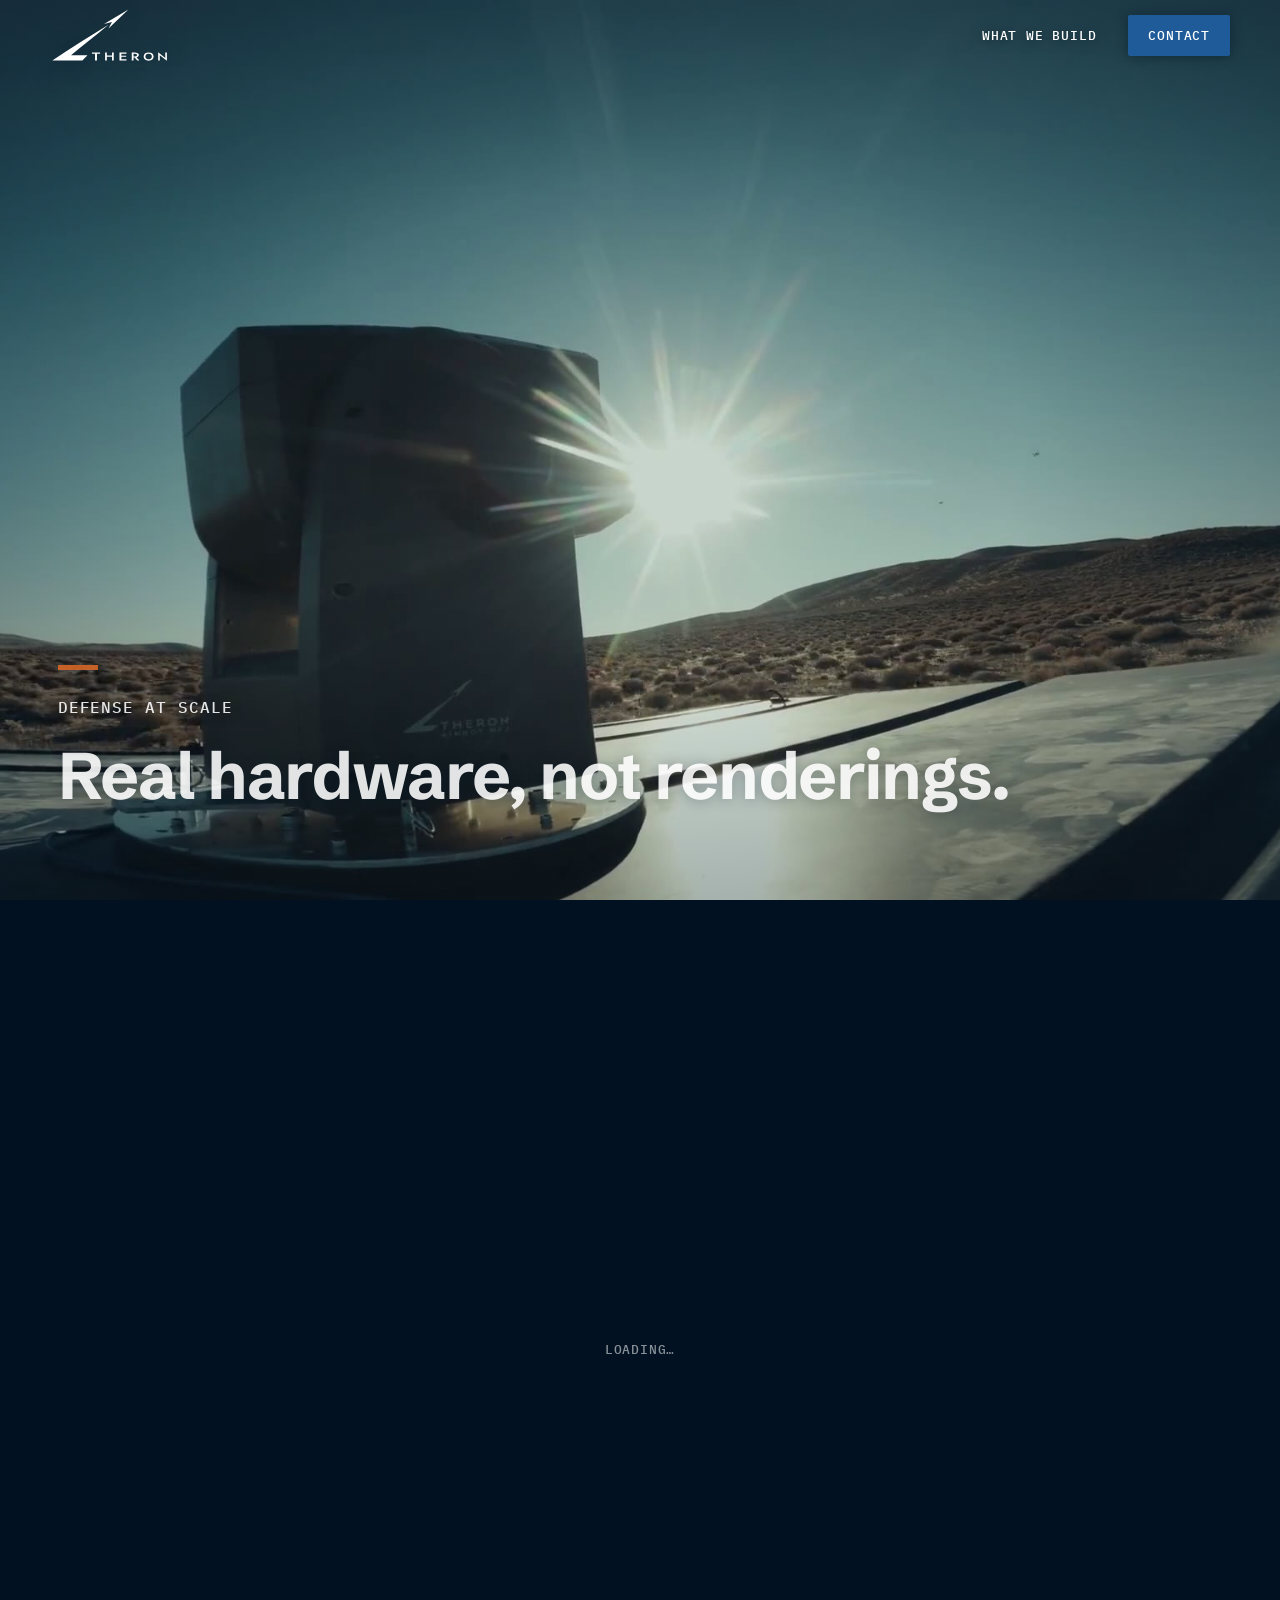
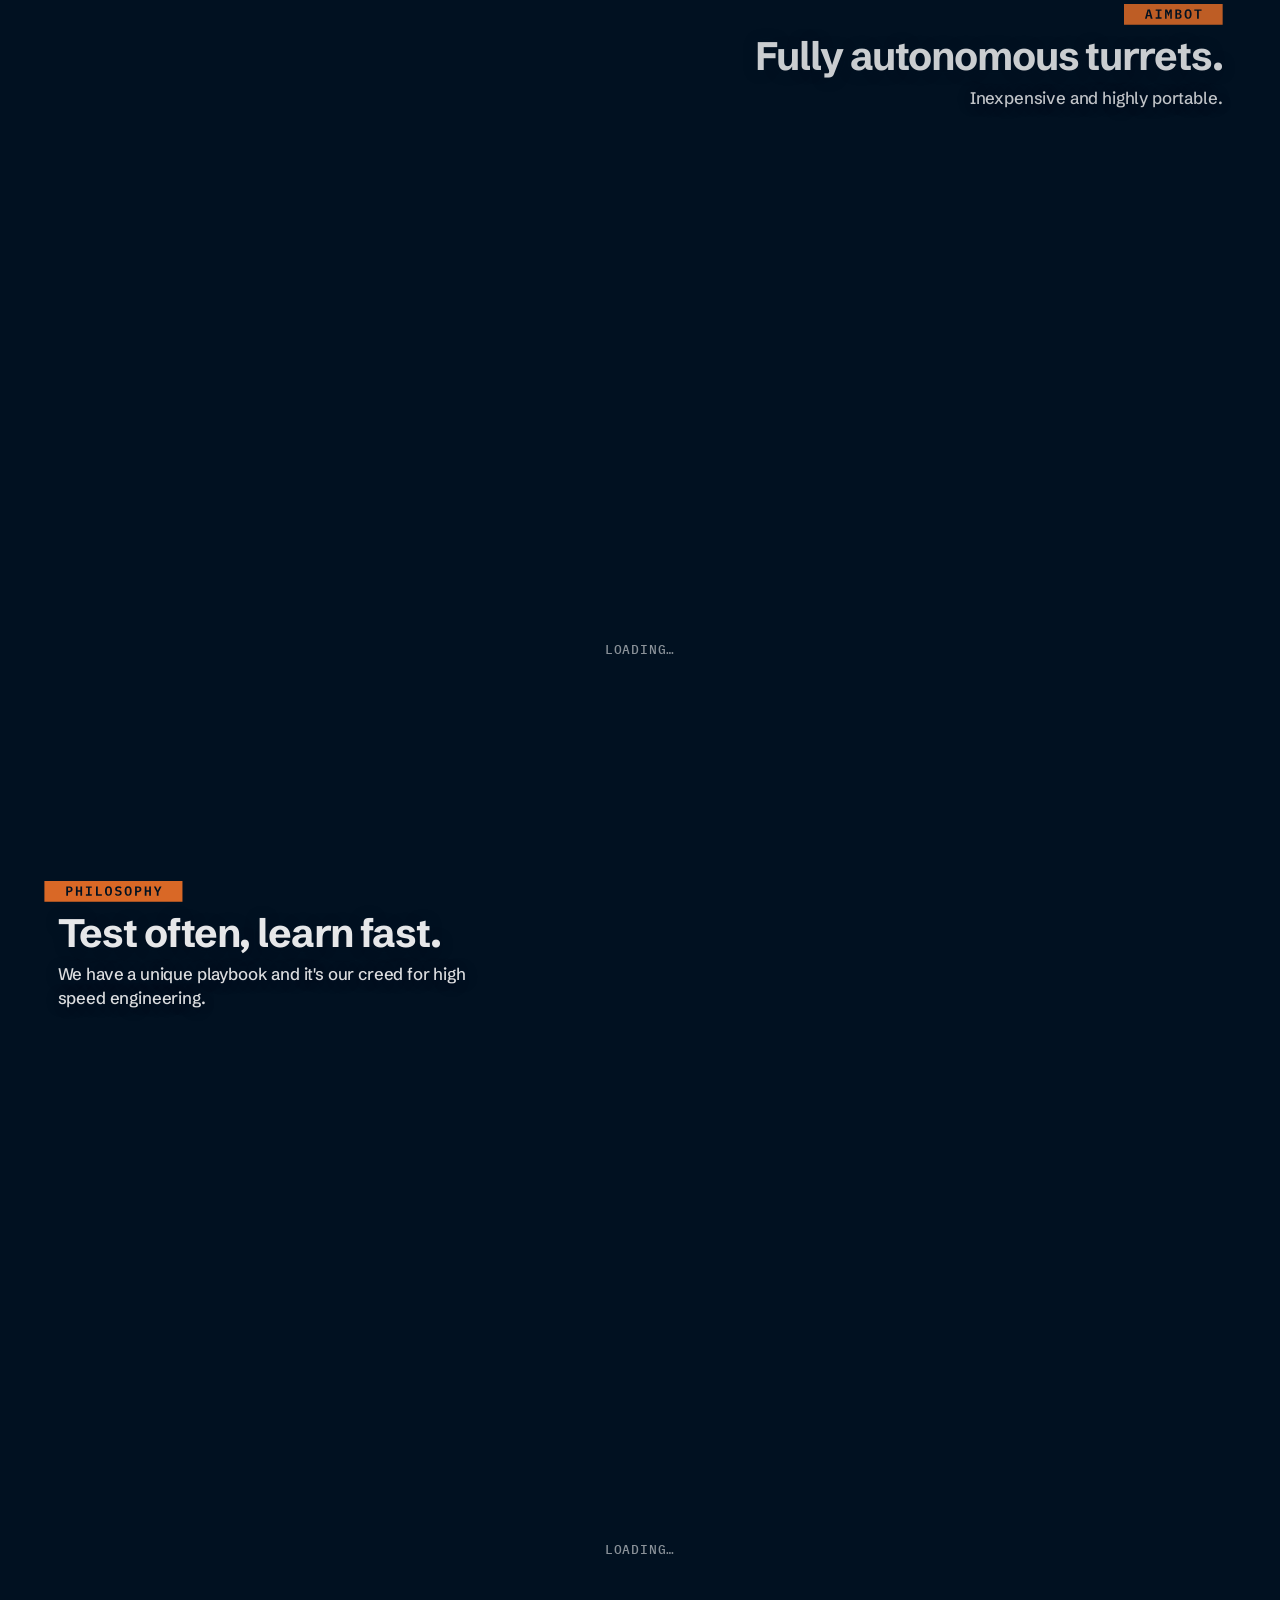
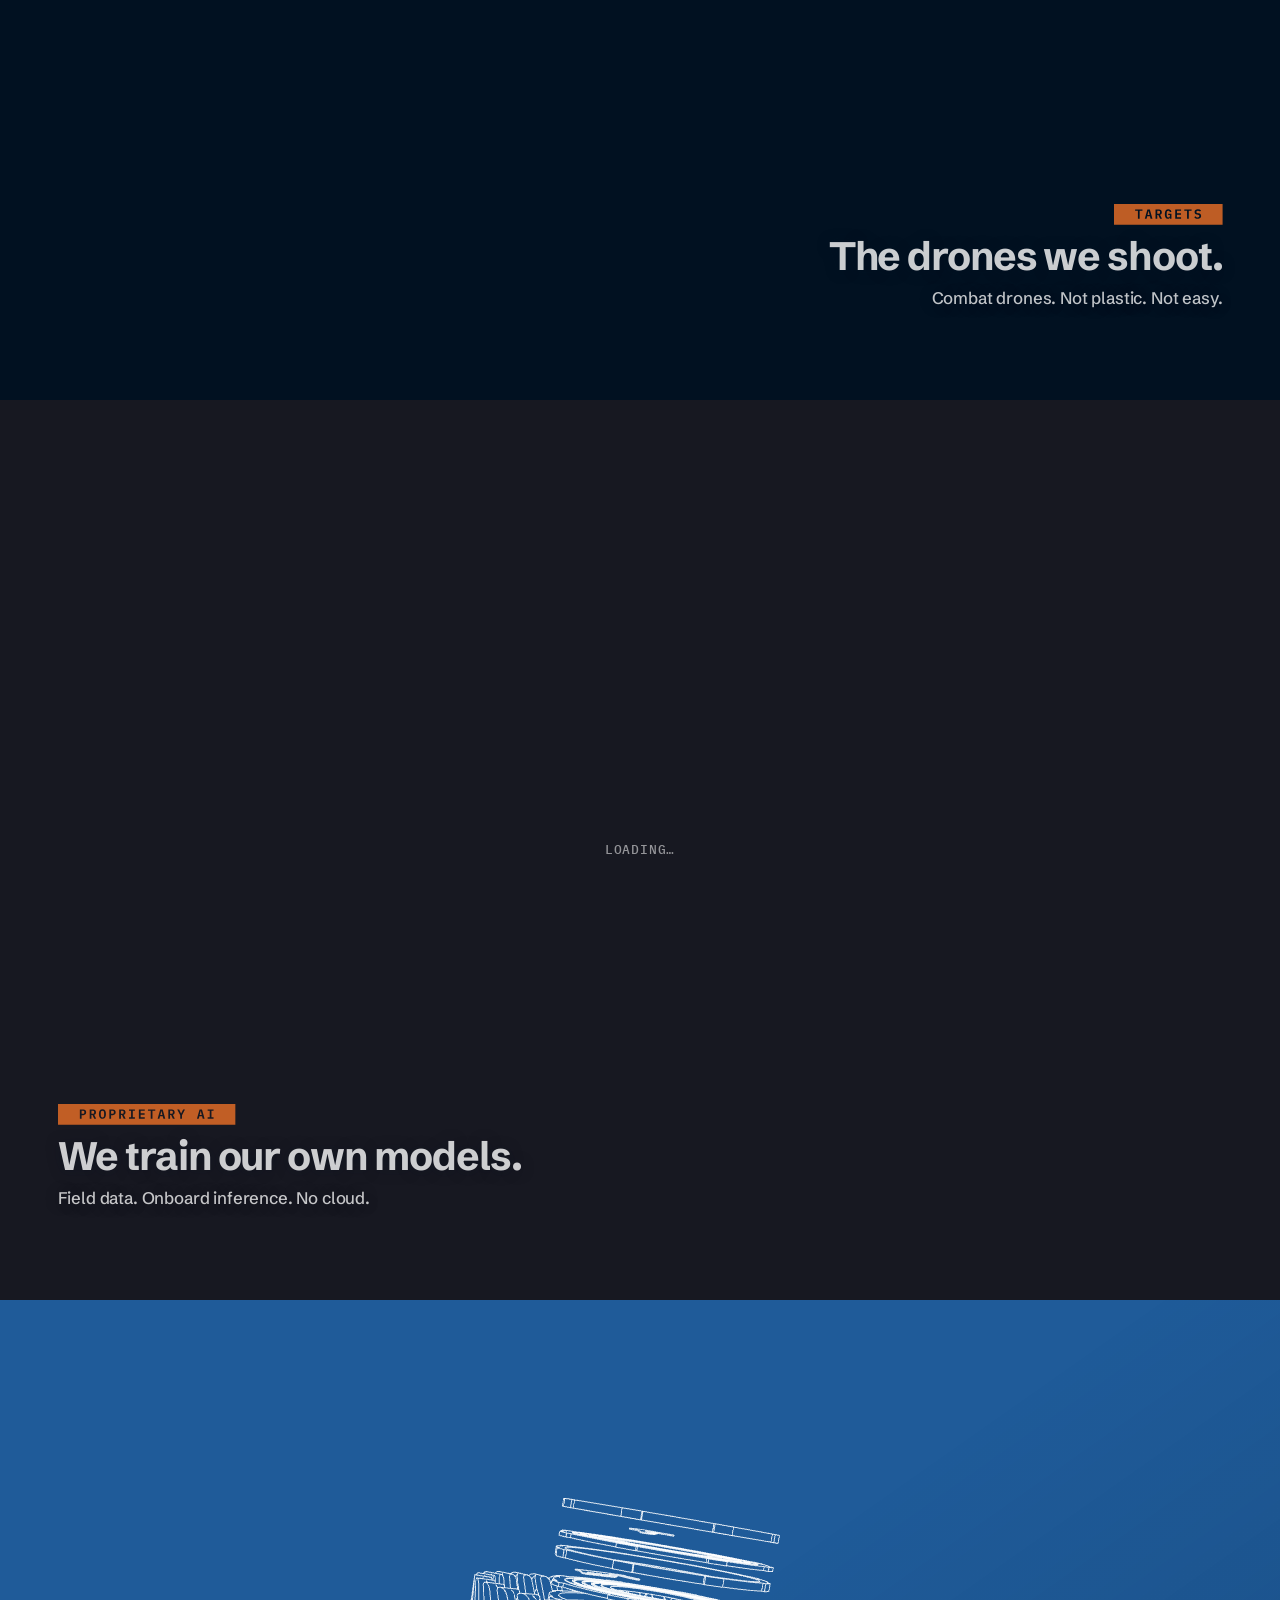
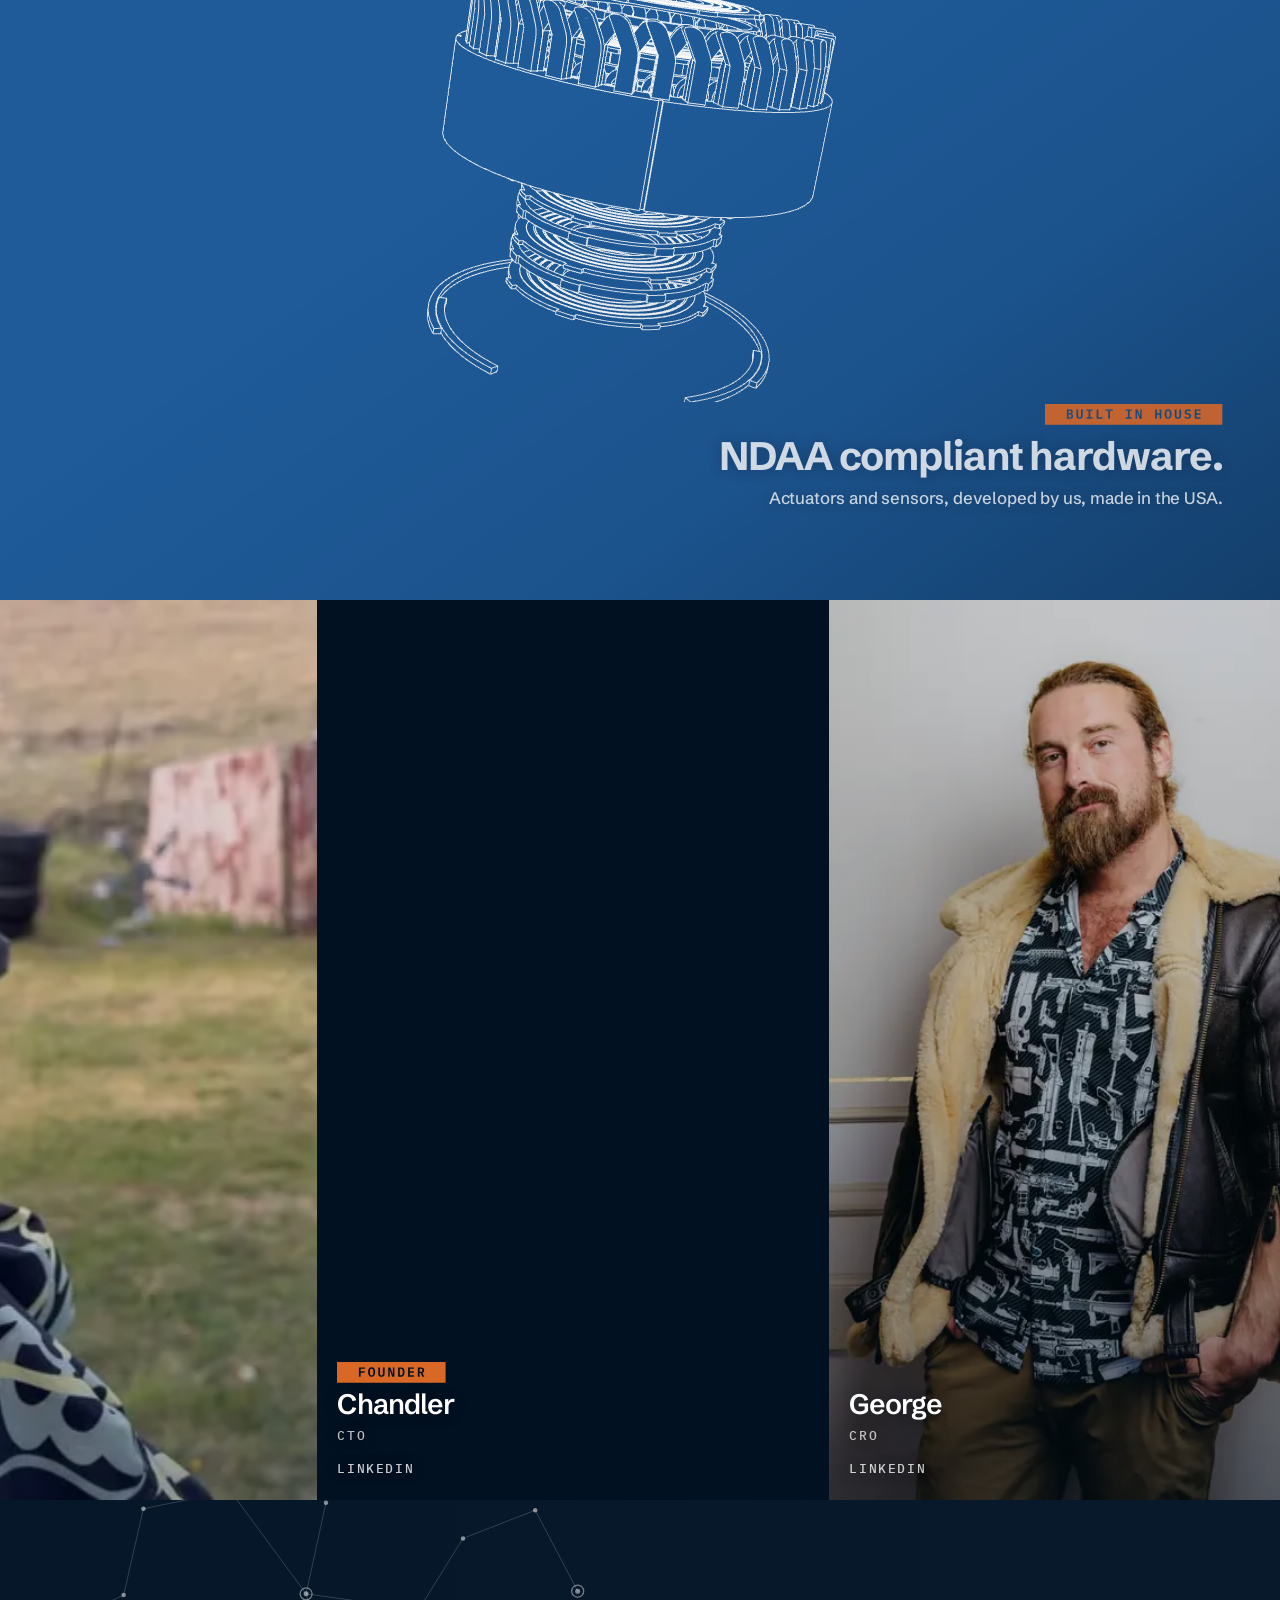
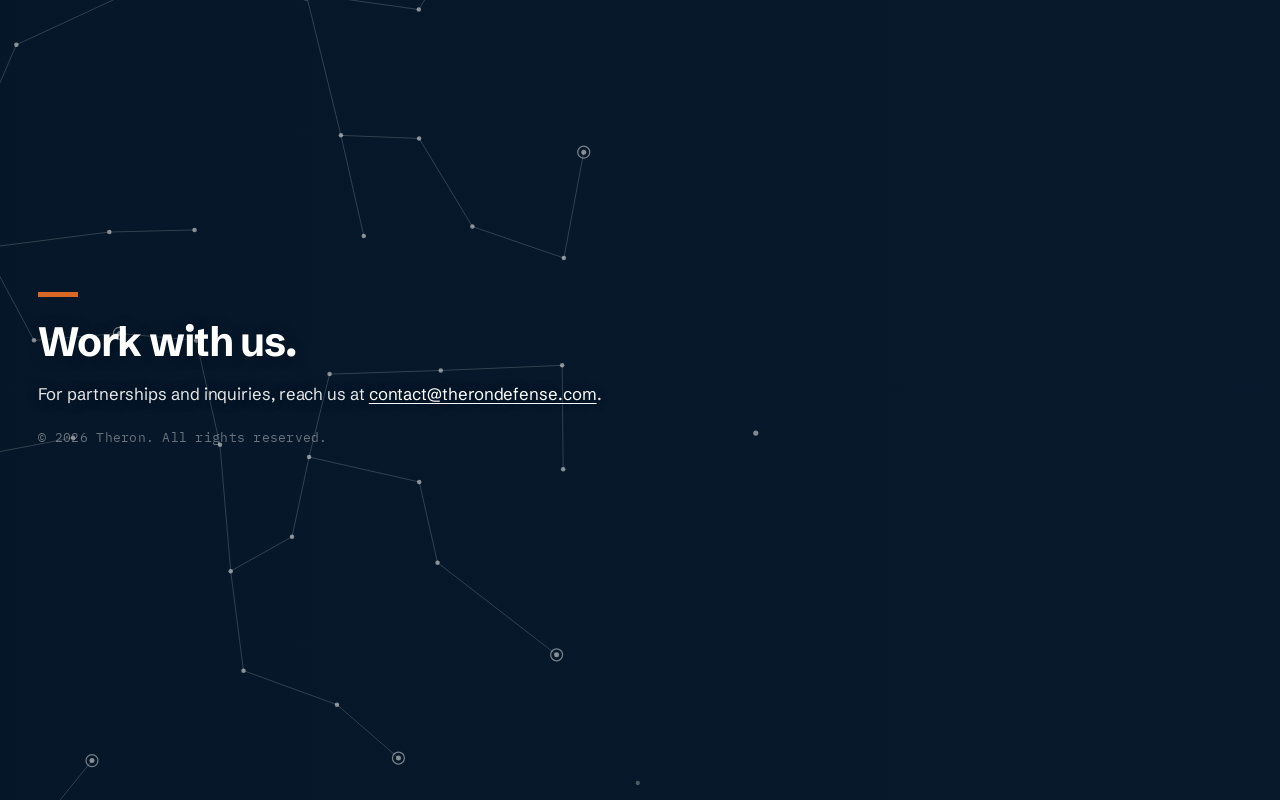
==== index.html @ 2fbc1fd6 "NDAA actuator: quaternion trackball rotation about world axes; no pitch limits, no gimbal flip." ====
<!DOCTYPE html>
<html lang="en">
<head>
  <meta charset="UTF-8">
  <meta name="viewport" content="width=device-width, initial-scale=1.0">
  <meta name="description" content="Theron. Fully autonomous hardware, usable in the field today. We work towards the final weapon, embodied AI protecting the West.">
  <meta name="color-scheme" content="light">
  <title>Theron</title>
  <link rel="icon" href="assets/brand/favicon.svg" type="image/svg+xml">
  <link rel="preconnect" href="https://fonts.googleapis.com">
  <link rel="preconnect" href="https://fonts.gstatic.com" crossorigin>
  <link href="https://fonts.googleapis.com/css2?family=Schibsted+Grotesk:ital,wght@0,400;0,500;0,600;0,700;1,400&family=IBM+Plex+Mono:wght@400;500;600&display=swap" rel="stylesheet">
  <link rel="stylesheet" href="css/styles.css?v=285">
  <link rel="preload" as="image" href="assets/images/hero-poster.jpg?v=2">
  <script>
    document.documentElement.classList.add('js');
    (function () {
      if (window.CSS && CSS.supports && CSS.supports('height', '100dvh')) return;
      var vv = window.visualViewport;
      var h = Math.round((vv && vv.height) || window.innerHeight || 0);
      if (h) document.documentElement.style.setProperty('--pane-h', h + 'px');
    })();
  </script>
</head>
<body class="bg-warm-light font-sans text-base leading-[1.6] text-ink antialiased">
  <header class="site-header on-hero fixed inset-x-0 top-0 z-50 h-[72px] border-b border-line">
    <div class="mx-auto flex h-full w-[min(100%-2.5rem,1180px)] items-center justify-between gap-4">
      <a href="#top" class="shrink-0" aria-label="Theron home">
        <img src="assets/brand/logo.svg?v=2" alt="Theron" class="site-logo logo-on-light" width="158" height="73">
        <img src="assets/brand/logo-white.svg" alt="Theron" class="site-logo logo-on-dark hidden" width="158" height="73">
      </a>
      <div class="flex items-center gap-5 md:gap-8">
        <button class="nav-toggle peer -mr-1 flex shrink-0 cursor-pointer flex-col justify-center gap-1.5 border-0 bg-transparent p-2 md:hidden" aria-expanded="false" aria-controls="site-nav" aria-label="Open menu">
          <span class="nav-bar block h-0.5 w-6 bg-near-black transition-transform duration-300"></span>
          <span class="nav-bar block h-0.5 w-6 bg-near-black transition-transform duration-300"></span>
        </button>
        <nav class="site-nav flex items-center gap-8 max-md:pointer-events-none max-md:fixed max-md:inset-x-0 max-md:top-[72px] max-md:-translate-y-[110%] max-md:flex-col max-md:items-stretch max-md:gap-0 max-md:border-b max-md:border-line max-md:bg-warm-light max-md:px-5 max-md:pt-2 max-md:pb-6 max-md:opacity-0 max-md:transition-all max-md:duration-300 max-md:peer-aria-expanded:pointer-events-auto max-md:peer-aria-expanded:translate-y-0 max-md:peer-aria-expanded:opacity-100" id="site-nav">
          <a href="#aimbot" class="nav-link font-mono text-small font-medium uppercase tracking-[0.06em] transition-colors hover:text-brand-blue max-md:border-b max-md:border-line max-md:py-3.5">What we build</a>
          <a href="#contact" class="rounded-[2px] bg-brand-blue px-5 py-2.5 font-mono text-small font-medium uppercase tracking-[0.06em] text-white transition-colors hover:bg-brand-blue-hover max-md:mt-3 max-md:text-center">Contact</a>
        </nav>
      </div>
    </div>
  </header>

  <main>
    <section class="hero snap-pane" id="top">
      <video class="hero-video" autoplay muted loop playsinline preload="metadata" fetchpriority="high" poster="assets/images/hero-poster.jpg?v=2" aria-hidden="true">
        <source src="assets/videos/hero-loop.mp4?v=4" type="video/mp4">
      </video>
      <div class="hero-scrim" aria-hidden="true"></div>
      <div class="hero-content">
        <div class="hero-copy reveal-group">
          <div class="mb-6 h-[0.3125rem] w-10 bg-signal-orange reveal" aria-hidden="true"></div>
          <p class="eyebrow hero-eyebrow reveal">Defense at Scale</p>
          <h1 class="reveal">Real hardware, not renderings.</h1>
        </div>
      </div>
    </section>

    <section id="capabilities">
      <div class="product-stack">
        <article class="product-panel product-panel--pair" tabindex="0" aria-label="Aimbot, fully autonomous turrets">
          <div class="product-panel-media product-panel-media--lead snap-pane" id="aimbot">
            <video class="product-panel-video" muted loop playsinline preload="none" aria-hidden="true">
              <source src="assets/videos/dawn-demo.mp4?v=3" type="video/mp4">
            </video>
            <div class="product-panel-scrim" aria-hidden="true"></div>
            <div class="product-panel-copy product-panel-copy--intro reveal-group">
              <p class="product-index reveal" aria-label="Aimbot"><svg viewBox="0 0 85.4 18" width="85.4" height="18" aria-hidden="true"><path fill="currentColor" fill-rule="evenodd" d="M0 0H85.4V18H0Z M23.1635 12.7 22.6 10.6645H20.2195L19.6675 12.7H18.1495L20.4035 4.673H22.4965L24.762 12.7ZM21.4615 6.156499999999999H21.3695L20.484 9.434H22.347Z M27.406999999999996 12.7V11.572999999999999H29.2125V5.8H27.406999999999996V4.673H32.513V5.8H30.707499999999996V11.572999999999999H32.513V12.7Z M40.056999999999995 8.985499999999998 40.126 6.6625H40.022499999999994L38.47 10.790999999999999L36.9175 6.6625H36.81399999999999L36.882999999999996 8.985499999999998V12.7H35.571999999999996V4.673H37.366L38.4815 7.628499999999999H38.562L39.68899999999999 4.673H41.367999999999995V12.7H40.056999999999995Z M44.45 4.673H47.2445Q48.383 4.673 48.99825 5.24225Q49.6135 5.8115 49.6135 6.789Q49.6135 7.478999999999999 49.27425 7.892999999999999Q48.935 8.306999999999999 48.314 8.491V8.5485Q49.0385 8.721 49.45825 9.17525Q49.878 9.6295 49.878 10.4575Q49.878 10.9635 49.71125 11.371749999999999Q49.5445 11.78 49.23975 12.079Q48.935 12.378 48.50375 12.539Q48.0725 12.7 47.532000000000004 12.7H44.45ZM47.072 11.6075Q47.7045 11.6075 48.02075000000001 11.371749999999999Q48.337 11.136 48.337 10.561V10.1815Q48.337 9.617999999999999 48.02075000000001 9.382249999999999Q47.7045 9.1465 47.072 9.1465H45.922000000000004V11.6075ZM46.8765 8.1Q47.486000000000004 8.1 47.779250000000005 7.881499999999999Q48.0725 7.662999999999999 48.0725 7.1225V6.742999999999999Q48.0725 6.2025 47.779250000000005 5.984Q47.486000000000004 5.765499999999999 46.8765 5.765499999999999H45.922000000000004V8.1Z M55.49 12.838Q54.708 12.838 54.132999999999996 12.556249999999999Q53.558 12.2745 53.18425 11.7455Q52.8105 11.2165 52.63225 10.446Q52.454 9.6755 52.454 8.686499999999999Q52.454 7.709 52.63225 6.9327499999999995Q52.8105 6.156499999999999 53.18425 5.6274999999999995Q53.558 5.0985 54.132999999999996 4.81675Q54.708 4.535 55.49 4.535Q57.054 4.535 57.79 5.6274999999999995Q58.525999999999996 6.72 58.525999999999996 8.686499999999999Q58.525999999999996 10.652999999999999 57.79 11.7455Q57.054 12.838 55.49 12.838ZM55.49 11.6075Q55.8925 11.6075 56.168499999999995 11.45225Q56.4445 11.296999999999999 56.61125 11.0095Q56.778 10.722 56.85275 10.30225Q56.9275 9.8825 56.9275 9.364999999999998V7.996499999999999Q56.9275 6.961499999999999 56.61125 6.363499999999999Q56.295 5.765499999999999 55.49 5.765499999999999Q54.685 5.765499999999999 54.368750000000006 6.363499999999999Q54.0525 6.961499999999999 54.0525 7.996499999999999V9.3765Q54.0525 10.4115 54.368750000000006 11.0095Q54.685 11.6075 55.49 11.6075Z M64.7475 5.914999999999999V12.7H63.2525V5.914999999999999H60.8375V4.673H67.1625V5.914999999999999Z"/></svg></p>
              <h3 class="reveal">Fully autonomous turrets.</h3>
              <p class="product-panel-kicker reveal">Inexpensive and highly portable.</p>
            </div>
          </div>
          <div class="product-panel-media product-panel-media--demo snap-pane">
            <video class="product-panel-video" muted loop playsinline preload="none" aria-hidden="true">
              <source src="assets/videos/blue-moving-demo.mp4?v=5" type="video/mp4">
            </video>
            <div class="product-panel-scrim" aria-hidden="true"></div>
            <div class="product-panel-copy product-panel-copy--philosophy reveal-group">
              <p class="product-index reveal" aria-label="Philosophy"><svg viewBox="0 0 119.5 18" width="119.5" height="18" aria-hidden="true"><path fill="currentColor" fill-rule="evenodd" d="M0 0H119.5V18H0Z M18.92 12.7V4.673H21.9675Q23.1405 4.673 23.761499999999998 5.34Q24.3825 6.007 24.3825 7.156999999999999Q24.3825 8.306999999999999 23.761499999999998 8.973999999999998Q23.1405 9.640999999999998 21.9675 9.640999999999998H20.4265V12.7ZM20.4265 8.410499999999999H21.657Q22.2665 8.410499999999999 22.531 8.16325Q22.7955 7.9159999999999995 22.7955 7.3755V6.9384999999999994Q22.7955 6.398 22.531 6.1507499999999995Q22.2665 5.903499999999999 21.657 5.903499999999999H20.4265Z M31.133 9.25H28.787V12.7H27.280499999999996V4.673H28.787V8.008H31.133V4.673H32.6395V12.7H31.133Z M35.916999999999994 12.7V11.572999999999999H37.7225V5.8H35.916999999999994V4.673H41.022999999999996V5.8H39.217499999999994V11.572999999999999H41.022999999999996V12.7Z M44.68 12.7V4.673H46.1865V11.457999999999998H49.74V12.7Z M55.49 12.838Q54.708 12.838 54.132999999999996 12.556249999999999Q53.558 12.2745 53.18425 11.7455Q52.8105 11.2165 52.63225 10.446Q52.454 9.6755 52.454 8.686499999999999Q52.454 7.709 52.63225 6.9327499999999995Q52.8105 6.156499999999999 53.18425 5.6274999999999995Q53.558 5.0985 54.132999999999996 4.81675Q54.708 4.535 55.49 4.535Q57.054 4.535 57.79 5.6274999999999995Q58.525999999999996 6.72 58.525999999999996 8.686499999999999Q58.525999999999996 10.652999999999999 57.79 11.7455Q57.054 12.838 55.49 12.838ZM55.49 11.6075Q55.8925 11.6075 56.168499999999995 11.45225Q56.4445 11.296999999999999 56.61125 11.0095Q56.778 10.722 56.85275 10.30225Q56.9275 9.8825 56.9275 9.364999999999998V7.996499999999999Q56.9275 6.961499999999999 56.61125 6.363499999999999Q56.295 5.765499999999999 55.49 5.765499999999999Q54.685 5.765499999999999 54.368750000000006 6.363499999999999Q54.0525 6.961499999999999 54.0525 7.996499999999999V9.3765Q54.0525 10.4115 54.368750000000006 11.0095Q54.685 11.6075 55.49 11.6075Z M63.907999999999994 12.838Q62.873 12.838 62.14274999999999 12.4815Q61.412499999999994 12.125 60.9525 11.538499999999999L61.861 10.5955Q62.3095 11.113 62.83275 11.36025Q63.355999999999995 11.6075 63.95399999999999 11.6075Q64.64399999999999 11.6075 65.012 11.297Q65.38 10.9865 65.38 10.399999999999999Q65.38 9.917 65.104 9.66975Q64.828 9.4225 64.1725 9.318999999999999L63.3215 9.181Q62.205999999999996 8.985499999999998 61.7345 8.370249999999999Q61.263 7.754999999999999 61.263 6.9155Q61.263 5.765499999999999 62.01049999999999 5.15025Q62.757999999999996 4.535 64.0805 4.535Q65.0235 4.535 65.70775 4.834Q66.392 5.132999999999999 66.806 5.650499999999999L65.9205 6.5935Q65.5985 6.2139999999999995 65.15 5.989749999999999Q64.7015 5.765499999999999 64.092 5.765499999999999Q62.781 5.765499999999999 62.781 6.8465Q62.781 7.3065 63.057 7.548Q63.333 7.789499999999999 64.0 7.9045L64.8395 8.053999999999998Q65.886 8.2495 66.392 8.8245Q66.898 9.3995 66.898 10.2965Q66.898 10.86 66.70249999999999 11.32575Q66.50699999999999 11.7915 66.1275 12.130749999999999Q65.74799999999999 12.469999999999999 65.19024999999999 12.654Q64.6325 12.838 63.907999999999994 12.838Z M72.51 12.838Q71.72800000000001 12.838 71.153 12.556249999999999Q70.578 12.2745 70.20425 11.7455Q69.8305 11.2165 69.65225000000001 10.446Q69.474 9.6755 69.474 8.686499999999999Q69.474 7.709 69.65225000000001 6.9327499999999995Q69.8305 6.156499999999999 70.20425 5.6274999999999995Q70.578 5.0985 71.153 4.81675Q71.72800000000001 4.535 72.51 4.535Q74.074 4.535 74.81 5.6274999999999995Q75.546 6.72 75.546 8.686499999999999Q75.546 10.652999999999999 74.81 11.7455Q74.074 12.838 72.51 12.838ZM72.51 11.6075Q72.91250000000001 11.6075 73.1885 11.45225Q73.4645 11.296999999999999 73.63125 11.0095Q73.798 10.722 73.87275 10.30225Q73.9475 9.8825 73.9475 9.364999999999998V7.996499999999999Q73.9475 6.961499999999999 73.63125 6.363499999999999Q73.315 5.765499999999999 72.51 5.765499999999999Q71.705 5.765499999999999 71.38875 6.363499999999999Q71.0725 6.961499999999999 71.0725 7.996499999999999V9.3765Q71.0725 10.4115 71.38875 11.0095Q71.705 11.6075 72.51 11.6075Z M78.49 12.7V4.673H81.5375Q82.7105 4.673 83.33149999999999 5.34Q83.95249999999999 6.007 83.95249999999999 7.156999999999999Q83.95249999999999 8.306999999999999 83.33149999999999 8.973999999999998Q82.7105 9.640999999999998 81.5375 9.640999999999998H79.9965V12.7ZM79.9965 8.410499999999999H81.22699999999999Q81.83649999999999 8.410499999999999 82.101 8.16325Q82.3655 7.9159999999999995 82.3655 7.3755V6.9384999999999994Q82.3655 6.398 82.101 6.1507499999999995Q81.83649999999999 5.903499999999999 81.22699999999999 5.903499999999999H79.9965Z M90.703 9.25H88.357V12.7H86.8505V4.673H88.357V8.008H90.703V4.673H92.20949999999999V12.7H90.703Z M97.2925 12.7V9.767499999999998L94.682 4.673H96.361L97.2925 6.6049999999999995L98.01700000000001 8.2495H98.0975L98.8335 6.6049999999999995L99.7765 4.673H101.398L98.78750000000001 9.767499999999998V12.7Z"/></svg></p>
              <h3 class="reveal">Test often, learn fast.</h3>
              <p class="product-panel-kicker reveal">We have a unique playbook and it's our creed for high speed engineering.</p>
            </div>
          </div>
        </article>

        <article class="product-panel product-panel--film snap-pane" tabindex="0" aria-label="The drones we shoot">
          <div class="product-panel-media">
            <video class="product-panel-video" muted loop playsinline preload="none" aria-hidden="true">
              <source src="assets/videos/drone-demo.mp4?v=1" type="video/mp4">
            </video>
          </div>
          <div class="product-panel-scrim" aria-hidden="true"></div>
          <div class="product-panel-copy reveal-group">
            <p class="product-index reveal" aria-label="Targets"><svg viewBox="0 0 94.0 18" width="94.0" height="18" aria-hidden="true"><path fill="currentColor" fill-rule="evenodd" d="M0 0H94.0V18H0Z M22.197499999999998 5.914999999999999V12.7H20.7025V5.914999999999999H18.2875V4.673H24.6125V5.914999999999999Z M31.673499999999997 12.7 31.11 10.6645H28.729499999999998L28.1775 12.7H26.659499999999998L28.9135 4.673H31.0065L33.272 12.7ZM29.9715 6.156499999999999H29.879499999999997L28.994 9.434H30.857Z M37.44649999999999 12.7H35.94V4.673H38.9875Q40.1605 4.673 40.781499999999994 5.34Q41.402499999999996 6.007 41.402499999999996 7.156999999999999Q41.402499999999996 8.0425 40.994249999999994 8.64625Q40.586 9.25 39.827 9.411L41.540499999999994 12.7H39.884499999999996L38.355 9.583499999999999H37.44649999999999ZM38.67699999999999 8.410499999999999Q39.2865 8.410499999999999 39.550999999999995 8.16325Q39.81549999999999 7.9159999999999995 39.81549999999999 7.3755V6.9384999999999994Q39.81549999999999 6.398 39.550999999999995 6.1507499999999995Q39.2865 5.903499999999999 38.67699999999999 5.903499999999999H37.44649999999999V8.410499999999999Z M48.3715 11.584499999999998H48.2795Q48.176 11.825999999999999 48.0265 12.056Q47.877 12.286 47.658500000000004 12.458499999999999Q47.44 12.630999999999998 47.14675 12.734499999999999Q46.853500000000004 12.838 46.474000000000004 12.838Q45.255 12.838 44.62825 11.76275Q44.0015 10.6875 44.0015 8.744Q44.0015 6.696999999999999 44.7375 5.616Q45.4735 4.535 47.003 4.535Q47.601 4.535 48.05525 4.696Q48.5095 4.856999999999999 48.83725 5.144499999999999Q49.165 5.4319999999999995 49.37775 5.828749999999999Q49.5905 6.225499999999999 49.717 6.685499999999999L48.337 7.076499999999999Q48.2565 6.823499999999999 48.15875 6.581999999999999Q48.061 6.3405 47.90575 6.162249999999999Q47.7505 5.983999999999999 47.532000000000004 5.874749999999999Q47.313500000000005 5.765499999999999 46.9915 5.765499999999999Q46.244 5.765499999999999 45.922 6.363499999999999Q45.6 6.961499999999999 45.6 7.996499999999999V9.2845Q45.6 9.802 45.67475 10.23325Q45.7495 10.6645 45.922 10.975Q46.094500000000004 11.285499999999999 46.37050000000001 11.45225Q46.6465 11.619 47.060500000000005 11.619Q47.7045 11.619 48.038 11.23375Q48.3715 10.8485 48.3715 10.250499999999999V9.594999999999999H46.911V8.5025H49.717V12.7H48.3715Z M52.9945 12.7V4.673H58.066V5.914999999999999H54.501V8.008H57.939499999999995V9.25H54.501V11.457999999999998H58.066V12.7Z M64.7475 5.914999999999999V12.7H63.2525V5.914999999999999H60.8375V4.673H67.1625V5.914999999999999Z M72.418 12.838Q71.383 12.838 70.65275 12.4815Q69.9225 12.125 69.4625 11.538499999999999L70.37100000000001 10.5955Q70.8195 11.113 71.34275 11.36025Q71.866 11.6075 72.464 11.6075Q73.154 11.6075 73.52199999999999 11.297Q73.89 10.9865 73.89 10.399999999999999Q73.89 9.917 73.614 9.66975Q73.33800000000001 9.4225 72.6825 9.318999999999999L71.8315 9.181Q70.71600000000001 8.985499999999998 70.2445 8.370249999999999Q69.773 7.754999999999999 69.773 6.9155Q69.773 5.765499999999999 70.5205 5.15025Q71.268 4.535 72.5905 4.535Q73.5335 4.535 74.21775 4.834Q74.902 5.132999999999999 75.316 5.650499999999999L74.4305 6.5935Q74.1085 6.2139999999999995 73.66 5.989749999999999Q73.2115 5.765499999999999 72.602 5.765499999999999Q71.291 5.765499999999999 71.291 6.8465Q71.291 7.3065 71.56700000000001 7.548Q71.843 7.789499999999999 72.51 7.9045L73.3495 8.053999999999998Q74.396 8.2495 74.902 8.8245Q75.408 9.3995 75.408 10.2965Q75.408 10.86 75.2125 11.32575Q75.017 11.7915 74.63749999999999 12.130749999999999Q74.258 12.469999999999999 73.70025 12.654Q73.1425 12.838 72.418 12.838Z"/></svg></p>
            <h3 class="reveal">The drones we shoot.</h3>
            <p class="product-panel-kicker reveal">Combat drones. Not plastic. Not easy.</p>
          </div>
        </article>

        <article class="product-panel product-panel--film product-panel--ai-viz snap-pane" tabindex="0" aria-label="Proprietary AI models">
          <div class="product-panel-media">
            <video class="product-panel-video" muted loop playsinline preload="none" aria-hidden="true">
              <source src="assets/videos/rotating-drone-loop.mp4?v=1" type="video/mp4">
            </video>
          </div>
          <div class="product-panel-scrim" aria-hidden="true"></div>
          <div class="product-panel-copy product-panel-copy--ai reveal-group">
            <p class="product-index reveal" aria-label="Proprietary AI"><svg viewBox="0 0 153.5 18" width="153.5" height="18" aria-hidden="true"><path fill="currentColor" fill-rule="evenodd" d="M0 0H153.5V18H0Z M18.92 12.7V4.673H21.9675Q23.1405 4.673 23.761499999999998 5.34Q24.3825 6.007 24.3825 7.156999999999999Q24.3825 8.306999999999999 23.761499999999998 8.973999999999998Q23.1405 9.640999999999998 21.9675 9.640999999999998H20.4265V12.7ZM20.4265 8.410499999999999H21.657Q22.2665 8.410499999999999 22.531 8.16325Q22.7955 7.9159999999999995 22.7955 7.3755V6.9384999999999994Q22.7955 6.398 22.531 6.1507499999999995Q22.2665 5.903499999999999 21.657 5.903499999999999H20.4265Z M28.9365 12.7H27.43V4.673H30.4775Q31.650499999999997 4.673 32.271499999999996 5.34Q32.8925 6.007 32.8925 7.156999999999999Q32.8925 8.0425 32.48425 8.64625Q32.076 9.25 31.316999999999997 9.411L33.030499999999996 12.7H31.374499999999998L29.845 9.583499999999999H28.9365ZM30.166999999999998 8.410499999999999Q30.7765 8.410499999999999 31.040999999999997 8.16325Q31.3055 7.9159999999999995 31.3055 7.3755V6.9384999999999994Q31.3055 6.398 31.040999999999997 6.1507499999999995Q30.7765 5.903499999999999 30.166999999999998 5.903499999999999H28.9365V8.410499999999999Z M38.47 12.838Q37.687999999999995 12.838 37.113 12.556249999999999Q36.538 12.2745 36.164249999999996 11.7455Q35.790499999999994 11.2165 35.612249999999996 10.446Q35.434 9.6755 35.434 8.686499999999999Q35.434 7.709 35.612249999999996 6.9327499999999995Q35.790499999999994 6.156499999999999 36.164249999999996 5.6274999999999995Q36.538 5.0985 37.113 4.81675Q37.687999999999995 4.535 38.47 4.535Q40.034 4.535 40.769999999999996 5.6274999999999995Q41.50599999999999 6.72 41.50599999999999 8.686499999999999Q41.50599999999999 10.652999999999999 40.769999999999996 11.7455Q40.034 12.838 38.47 12.838ZM38.47 11.6075Q38.872499999999995 11.6075 39.1485 11.45225Q39.424499999999995 11.296999999999999 39.591249999999995 11.0095Q39.757999999999996 10.722 39.83275 10.30225Q39.9075 9.8825 39.9075 9.364999999999998V7.996499999999999Q39.9075 6.961499999999999 39.59125 6.363499999999999Q39.275 5.765499999999999 38.47 5.765499999999999Q37.665 5.765499999999999 37.348749999999995 6.363499999999999Q37.0325 6.961499999999999 37.0325 7.996499999999999V9.3765Q37.0325 10.4115 37.348749999999995 11.0095Q37.665 11.6075 38.47 11.6075Z M44.45 12.7V4.673H47.4975Q48.670500000000004 4.673 49.2915 5.34Q49.9125 6.007 49.9125 7.156999999999999Q49.9125 8.306999999999999 49.2915 8.973999999999998Q48.670500000000004 9.640999999999998 47.4975 9.640999999999998H45.9565V12.7ZM45.9565 8.410499999999999H47.187Q47.7965 8.410499999999999 48.061 8.16325Q48.3255 7.9159999999999995 48.3255 7.3755V6.9384999999999994Q48.3255 6.398 48.061 6.1507499999999995Q47.7965 5.903499999999999 47.187 5.903499999999999H45.9565Z M54.466499999999996 12.7H52.96V4.673H56.0075Q57.1805 4.673 57.801500000000004 5.34Q58.4225 6.007 58.4225 7.156999999999999Q58.4225 8.0425 58.014250000000004 8.64625Q57.606 9.25 56.847 9.411L58.5605 12.7H56.9045L55.375 9.583499999999999H54.466499999999996ZM55.697 8.410499999999999Q56.3065 8.410499999999999 56.571 8.16325Q56.835499999999996 7.9159999999999995 56.835499999999996 7.3755V6.9384999999999994Q56.835499999999996 6.398 56.571 6.1507499999999995Q56.3065 5.903499999999999 55.697 5.903499999999999H54.466499999999996V8.410499999999999Z M61.446999999999996 12.7V11.572999999999999H63.2525V5.8H61.446999999999996V4.673H66.553V5.8H64.7475V11.572999999999999H66.553V12.7Z M70.0145 12.7V4.673H75.086V5.914999999999999H71.521V8.008H74.9595V9.25H71.521V11.457999999999998H75.086V12.7Z M81.7675 5.914999999999999V12.7H80.2725V5.914999999999999H77.85749999999999V4.673H84.18249999999999V5.914999999999999Z M91.2435 12.7 90.67999999999999 10.6645H88.2995L87.7475 12.7H86.2295L88.48349999999999 4.673H90.5765L92.842 12.7ZM89.5415 6.156499999999999H89.4495L88.564 9.434H90.42699999999999Z M97.01650000000001 12.7H95.51V4.673H98.5575Q99.7305 4.673 100.3515 5.34Q100.9725 6.007 100.9725 7.156999999999999Q100.9725 8.0425 100.56425 8.64625Q100.156 9.25 99.397 9.411L101.1105 12.7H99.4545L97.925 9.583499999999999H97.01650000000001ZM98.247 8.410499999999999Q98.8565 8.410499999999999 99.12100000000001 8.16325Q99.38550000000001 7.9159999999999995 99.38550000000001 7.3755V6.9384999999999994Q99.38550000000001 6.398 99.12100000000001 6.1507499999999995Q98.8565 5.903499999999999 98.247 5.903499999999999H97.01650000000001V8.410499999999999Z M105.80250000000001 12.7V9.767499999999998L103.19200000000001 4.673H104.87100000000001L105.80250000000001 6.6049999999999995L106.52700000000002 8.2495H106.6075L107.3435 6.6049999999999995L108.2865 4.673H109.90800000000002L107.29750000000001 9.767499999999998V12.7Z M125.28350000000002 12.7 124.72000000000001 10.6645H122.33950000000002L121.78750000000002 12.7H120.26950000000002L122.52350000000001 4.673H124.61650000000002L126.88200000000002 12.7ZM123.58150000000002 6.156499999999999H123.48950000000002L122.60400000000001 9.434H124.46700000000001Z M129.52700000000002 12.7V11.572999999999999H131.3325V5.8H129.52700000000002V4.673H134.63300000000004V5.8H132.82750000000001V11.572999999999999H134.63300000000004V12.7Z"/></svg></p>
            <h3 class="reveal">We train our own models.</h3>
            <p class="product-panel-kicker reveal">Field data. Onboard inference. No cloud.</p>
          </div>
        </article>

        <article class="product-panel product-panel--film product-panel--ndaa snap-pane" tabindex="0" aria-label="NDAA compliant hardware, built in house">
          <div class="product-panel-media">
            <canvas class="product-hw-canvas" data-model="assets/models/actuator-exploded.glb" aria-hidden="true"></canvas>
          </div>
          <div class="product-panel-scrim" aria-hidden="true"></div>
          <div class="product-panel-copy reveal-group">
            <p class="product-index reveal" aria-label="Built in house"><svg viewBox="0 0 153.5 18" width="153.5" height="18" aria-hidden="true"><path fill="currentColor" fill-rule="evenodd" d="M0 0H153.5V18H0Z M18.92 4.673H21.7145Q22.853 4.673 23.46825 5.24225Q24.0835 5.8115 24.0835 6.789Q24.0835 7.478999999999999 23.74425 7.892999999999999Q23.405 8.306999999999999 22.784 8.491V8.5485Q23.508499999999998 8.721 23.92825 9.17525Q24.348 9.6295 24.348 10.4575Q24.348 10.9635 24.18125 11.371749999999999Q24.014499999999998 11.78 23.70975 12.079Q23.405 12.378 22.973750000000003 12.539Q22.5425 12.7 22.002 12.7H18.92ZM21.542 11.6075Q22.174500000000002 11.6075 22.49075 11.371749999999999Q22.807 11.136 22.807 10.561V10.1815Q22.807 9.617999999999999 22.49075 9.382249999999999Q22.174500000000002 9.1465 21.542 9.1465H20.392V11.6075ZM21.3465 8.1Q21.956 8.1 22.24925 7.881499999999999Q22.5425 7.662999999999999 22.5425 7.1225V6.742999999999999Q22.5425 6.2025 22.24925 5.984Q21.956 5.765499999999999 21.3465 5.765499999999999H20.392V8.1Z M28.729499999999998 4.673V9.6755Q28.729499999999998 10.123999999999999 28.758249999999997 10.4805Q28.787 10.837 28.90775 11.084249999999999Q29.028499999999998 11.331499999999998 29.275749999999995 11.4695Q29.522999999999996 11.6075 29.959999999999997 11.6075Q30.397 11.6075 30.64425 11.4695Q30.891499999999997 11.331499999999998 31.012249999999998 11.084249999999999Q31.133 10.837 31.161749999999998 10.4805Q31.1905 10.123999999999999 31.1905 9.6755V4.673H32.696999999999996V9.4455Q32.696999999999996 10.2965 32.59349999999999 10.928999999999998Q32.489999999999995 11.561499999999999 32.190999999999995 11.986999999999998Q31.891999999999996 12.4125 31.357249999999997 12.62525Q30.822499999999998 12.838 29.959999999999997 12.838Q29.097499999999997 12.838 28.562749999999998 12.62525Q28.028 12.4125 27.729 11.986999999999998Q27.43 11.561499999999999 27.3265 10.928999999999998Q27.223 10.2965 27.223 9.4455V4.673Z M35.916999999999994 12.7V11.572999999999999H37.7225V5.8H35.916999999999994V4.673H41.022999999999996V5.8H39.217499999999994V11.572999999999999H41.022999999999996V12.7Z M44.68 12.7V4.673H46.1865V11.457999999999998H49.74V12.7Z M56.2375 5.914999999999999V12.7H54.7425V5.914999999999999H52.3275V4.673H58.652499999999996V5.914999999999999Z M69.95700000000001 12.7V11.572999999999999H71.7625V5.8H69.95700000000001V4.673H75.063V5.8H73.25750000000001V11.572999999999999H75.063V12.7Z M79.7435 6.9384999999999994H79.62849999999999V12.7H78.34049999999999V4.673H80.192L82.2965 10.4345H82.41149999999999V4.673H83.6995V12.7H81.848Z M99.21300000000001 9.25H96.867V12.7H95.3605V4.673H96.867V8.008H99.21300000000001V4.673H100.71950000000001V12.7H99.21300000000001Z M106.55000000000001 12.838Q105.76800000000001 12.838 105.19300000000001 12.556249999999999Q104.61800000000001 12.2745 104.24425000000001 11.7455Q103.8705 11.2165 103.69225 10.446Q103.51400000000001 9.6755 103.51400000000001 8.686499999999999Q103.51400000000001 7.709 103.69225 6.9327499999999995Q103.8705 6.156499999999999 104.24425000000001 5.6274999999999995Q104.61800000000001 5.0985 105.19300000000001 4.81675Q105.76800000000001 4.535 106.55000000000001 4.535Q108.114 4.535 108.85000000000001 5.6274999999999995Q109.58600000000001 6.72 109.58600000000001 8.686499999999999Q109.58600000000001 10.652999999999999 108.85000000000001 11.7455Q108.114 12.838 106.55000000000001 12.838ZM106.55000000000001 11.6075Q106.95250000000001 11.6075 107.22850000000001 11.45225Q107.50450000000001 11.296999999999999 107.67125000000001 11.0095Q107.83800000000001 10.722 107.91275000000002 10.30225Q107.98750000000001 9.8825 107.98750000000001 9.364999999999998V7.996499999999999Q107.98750000000001 6.961499999999999 107.67125000000001 6.363499999999999Q107.355 5.765499999999999 106.55000000000001 5.765499999999999Q105.745 5.765499999999999 105.42875000000001 6.363499999999999Q105.11250000000001 6.961499999999999 105.11250000000001 7.996499999999999V9.3765Q105.11250000000001 10.4115 105.42875000000001 11.0095Q105.745 11.6075 106.55000000000001 11.6075Z M113.82950000000001 4.673V9.6755Q113.82950000000001 10.123999999999999 113.85825000000001 10.4805Q113.88700000000001 10.837 114.00775000000002 11.084249999999999Q114.12850000000002 11.331499999999998 114.37575000000001 11.4695Q114.62300000000002 11.6075 115.06000000000002 11.6075Q115.49700000000001 11.6075 115.74425000000002 11.4695Q115.99150000000002 11.331499999999998 116.11225000000002 11.084249999999999Q116.23300000000002 10.837 116.26175 10.4805Q116.29050000000001 10.123999999999999 116.29050000000001 9.6755V4.673H117.79700000000001V9.4455Q117.79700000000001 10.2965 117.69350000000001 10.928999999999998Q117.59000000000002 11.561499999999999 117.29100000000003 11.986999999999998Q116.99200000000002 12.4125 116.45725000000002 12.62525Q115.92250000000001 12.838 115.06000000000002 12.838Q114.19750000000002 12.838 113.66275000000002 12.62525Q113.12800000000001 12.4125 112.82900000000001 11.986999999999998Q112.53000000000002 11.561499999999999 112.4265 10.928999999999998Q112.32300000000001 10.2965 112.32300000000001 9.4455V4.673Z M123.47800000000002 12.838Q122.44300000000001 12.838 121.71275000000001 12.4815Q120.98250000000002 12.125 120.52250000000002 11.538499999999999L121.43100000000001 10.5955Q121.87950000000002 11.113 122.40275000000003 11.36025Q122.92600000000002 11.6075 123.52400000000002 11.6075Q124.21400000000001 11.6075 124.58200000000002 11.297Q124.95000000000002 10.9865 124.95000000000002 10.399999999999999Q124.95000000000002 9.917 124.67400000000002 9.66975Q124.39800000000002 9.4225 123.74250000000002 9.318999999999999L122.89150000000002 9.181Q121.77600000000002 8.985499999999998 121.30450000000002 8.370249999999999Q120.83300000000001 7.754999999999999 120.83300000000001 6.9155Q120.83300000000001 5.765499999999999 121.58050000000001 5.15025Q122.32800000000002 4.535 123.65050000000002 4.535Q124.59350000000002 4.535 125.27775000000003 4.834Q125.96200000000002 5.132999999999999 126.37600000000002 5.650499999999999L125.49050000000003 6.5935Q125.16850000000002 6.2139999999999995 124.72000000000003 5.989749999999999Q124.27150000000002 5.765499999999999 123.66200000000002 5.765499999999999Q122.35100000000001 5.765499999999999 122.35100000000001 6.8465Q122.35100000000001 7.3065 122.62700000000001 7.548Q122.90300000000002 7.789499999999999 123.57000000000002 7.9045L124.40950000000002 8.053999999999998Q125.45600000000002 8.2495 125.96200000000002 8.8245Q126.46800000000002 9.3995 126.46800000000002 10.2965Q126.46800000000002 10.86 126.27250000000001 11.32575Q126.07700000000001 11.7915 125.69750000000002 12.130749999999999Q125.31800000000001 12.469999999999999 124.76025000000001 12.654Q124.20250000000001 12.838 123.47800000000002 12.838Z M129.58450000000002 12.7V4.673H134.65600000000003V5.914999999999999H131.09100000000004V8.008H134.5295V9.25H131.09100000000004V11.457999999999998H134.65600000000003V12.7Z"/></svg></p>
            <h3 class="reveal">NDAA compliant hardware.</h3>
            <p class="product-panel-kicker reveal">Actuators and sensors, developed by us, made in the USA.</p>
          </div>
        </article>
      </div>
    </section>

    <section class="team-section snap-pane" id="about">
      <div class="team-viewport">
      <div class="founder-split" id="team">
        <article class="founder-pane" data-slideshow>
          <div class="founder-pane-media">
            <img src="assets/images/team/hagen/01.webp?v=2" alt="Hagen O&rsquo;Neill" class="is-active hagen-field" width="800" height="600" loading="eager" decoding="async">
            <img src="assets/images/team/hagen/02.webp" alt="Hagen O&rsquo;Neill" width="800" height="451" loading="eager" decoding="async">
          </div>
          <div class="founder-pane-copy">
            <p class="founder-mark" aria-label="Founder"><svg viewBox="0 0 94.0 18" width="94.0" height="18" aria-hidden="true"><path fill="currentColor" fill-rule="evenodd" d="M0 0H94.0V18H0Z M18.9545 12.7V4.673H24.1985V5.914999999999999H20.461V8.008H23.8305V9.25H20.461V12.7Z M29.959999999999997 12.838Q29.177999999999997 12.838 28.602999999999998 12.556249999999999Q28.028 12.2745 27.654249999999998 11.7455Q27.280499999999996 11.2165 27.102249999999998 10.446Q26.924 9.6755 26.924 8.686499999999999Q26.924 7.709 27.102249999999998 6.9327499999999995Q27.280499999999996 6.156499999999999 27.654249999999998 5.6274999999999995Q28.028 5.0985 28.602999999999998 4.81675Q29.177999999999997 4.535 29.959999999999997 4.535Q31.523999999999997 4.535 32.26 5.6274999999999995Q32.995999999999995 6.72 32.995999999999995 8.686499999999999Q32.995999999999995 10.652999999999999 32.26 11.7455Q31.523999999999997 12.838 29.959999999999997 12.838ZM29.959999999999997 11.6075Q30.362499999999997 11.6075 30.638499999999997 11.45225Q30.914499999999997 11.296999999999999 31.081249999999997 11.0095Q31.247999999999998 10.722 31.32275 10.30225Q31.397499999999997 9.8825 31.397499999999997 9.364999999999998V7.996499999999999Q31.397499999999997 6.961499999999999 31.081249999999997 6.363499999999999Q30.764999999999997 5.765499999999999 29.959999999999997 5.765499999999999Q29.154999999999998 5.765499999999999 28.838749999999997 6.363499999999999Q28.522499999999997 6.961499999999999 28.522499999999997 7.996499999999999V9.3765Q28.522499999999997 10.4115 28.838749999999997 11.0095Q29.154999999999998 11.6075 29.959999999999997 11.6075Z M37.23949999999999 4.673V9.6755Q37.23949999999999 10.123999999999999 37.268249999999995 10.4805Q37.297 10.837 37.41775 11.084249999999999Q37.5385 11.331499999999998 37.78574999999999 11.4695Q38.032999999999994 11.6075 38.47 11.6075Q38.907 11.6075 39.15425 11.4695Q39.4015 11.331499999999998 39.52225 11.084249999999999Q39.642999999999994 10.837 39.671749999999996 10.4805Q39.7005 10.123999999999999 39.7005 9.6755V4.673H41.206999999999994V9.4455Q41.206999999999994 10.2965 41.1035 10.928999999999998Q40.99999999999999 11.561499999999999 40.70099999999999 11.986999999999998Q40.401999999999994 12.4125 39.86725 12.62525Q39.332499999999996 12.838 38.47 12.838Q37.607499999999995 12.838 37.07275 12.62525Q36.538 12.4125 36.239 11.986999999999998Q35.94 11.561499999999999 35.8365 10.928999999999998Q35.733 10.2965 35.733 9.4455V4.673Z M45.7035 6.9384999999999994H45.5885V12.7H44.3005V4.673H46.152L48.2565 10.4345H48.3715V4.673H49.6595V12.7H47.808Z M52.8795 4.673H55.375Q56.939 4.673 57.70375 5.708Q58.4685 6.742999999999999 58.4685 8.686499999999999Q58.4685 10.641499999999999 57.70375 11.670749999999998Q56.939 12.7 55.375 12.7H52.8795ZM55.271499999999996 11.4925Q56.0995 11.4925 56.49625 10.952Q56.893 10.4115 56.893 9.3765V7.984999999999999Q56.893 6.961499999999999 56.49625 6.420999999999999Q56.0995 5.8805 55.271499999999996 5.8805H54.363V11.4925Z M61.5045 12.7V4.673H66.576V5.914999999999999H63.010999999999996V8.008H66.4495V9.25H63.010999999999996V11.457999999999998H66.576V12.7Z M71.4865 12.7H69.98V4.673H73.0275Q74.2005 4.673 74.8215 5.34Q75.4425 6.007 75.4425 7.156999999999999Q75.4425 8.0425 75.03425 8.64625Q74.626 9.25 73.867 9.411L75.5805 12.7H73.9245L72.395 9.583499999999999H71.4865ZM72.717 8.410499999999999Q73.3265 8.410499999999999 73.59100000000001 8.16325Q73.8555 7.9159999999999995 73.8555 7.3755V6.9384999999999994Q73.8555 6.398 73.59100000000001 6.1507499999999995Q73.3265 5.903499999999999 72.717 5.903499999999999H71.4865V8.410499999999999Z"/></svg></p>
            <p class="founder-name">Hagen</p>
            <p class="founder-role">CEO</p>
            <a class="founder-social" href="https://www.linkedin.com/in/hagen-o-neill-5105b7207/" target="_blank" rel="noopener noreferrer">LinkedIn</a>
          </div>
        </article>
        <article class="founder-pane" data-slideshow>
          <div class="founder-pane-media">
            <img src="assets/images/team/chandler/03.webp" alt="Chandler Johnson" class="is-active" width="600" height="800" loading="eager" decoding="async">
            <img src="assets/images/team/chandler/01.webp" alt="Chandler Johnson" width="600" height="800" loading="eager" decoding="async">
            <img src="assets/images/team/chandler/02.webp?v=3" alt="Chandler Johnson" width="600" height="800" loading="eager" decoding="async">
          </div>
          <div class="founder-pane-copy">
            <p class="founder-mark" aria-label="Founder"><svg viewBox="0 0 94.0 18" width="94.0" height="18" aria-hidden="true"><path fill="currentColor" fill-rule="evenodd" d="M0 0H94.0V18H0Z M18.9545 12.7V4.673H24.1985V5.914999999999999H20.461V8.008H23.8305V9.25H20.461V12.7Z M29.959999999999997 12.838Q29.177999999999997 12.838 28.602999999999998 12.556249999999999Q28.028 12.2745 27.654249999999998 11.7455Q27.280499999999996 11.2165 27.102249999999998 10.446Q26.924 9.6755 26.924 8.686499999999999Q26.924 7.709 27.102249999999998 6.9327499999999995Q27.280499999999996 6.156499999999999 27.654249999999998 5.6274999999999995Q28.028 5.0985 28.602999999999998 4.81675Q29.177999999999997 4.535 29.959999999999997 4.535Q31.523999999999997 4.535 32.26 5.6274999999999995Q32.995999999999995 6.72 32.995999999999995 8.686499999999999Q32.995999999999995 10.652999999999999 32.26 11.7455Q31.523999999999997 12.838 29.959999999999997 12.838ZM29.959999999999997 11.6075Q30.362499999999997 11.6075 30.638499999999997 11.45225Q30.914499999999997 11.296999999999999 31.081249999999997 11.0095Q31.247999999999998 10.722 31.32275 10.30225Q31.397499999999997 9.8825 31.397499999999997 9.364999999999998V7.996499999999999Q31.397499999999997 6.961499999999999 31.081249999999997 6.363499999999999Q30.764999999999997 5.765499999999999 29.959999999999997 5.765499999999999Q29.154999999999998 5.765499999999999 28.838749999999997 6.363499999999999Q28.522499999999997 6.961499999999999 28.522499999999997 7.996499999999999V9.3765Q28.522499999999997 10.4115 28.838749999999997 11.0095Q29.154999999999998 11.6075 29.959999999999997 11.6075Z M37.23949999999999 4.673V9.6755Q37.23949999999999 10.123999999999999 37.268249999999995 10.4805Q37.297 10.837 37.41775 11.084249999999999Q37.5385 11.331499999999998 37.78574999999999 11.4695Q38.032999999999994 11.6075 38.47 11.6075Q38.907 11.6075 39.15425 11.4695Q39.4015 11.331499999999998 39.52225 11.084249999999999Q39.642999999999994 10.837 39.671749999999996 10.4805Q39.7005 10.123999999999999 39.7005 9.6755V4.673H41.206999999999994V9.4455Q41.206999999999994 10.2965 41.1035 10.928999999999998Q40.99999999999999 11.561499999999999 40.70099999999999 11.986999999999998Q40.401999999999994 12.4125 39.86725 12.62525Q39.332499999999996 12.838 38.47 12.838Q37.607499999999995 12.838 37.07275 12.62525Q36.538 12.4125 36.239 11.986999999999998Q35.94 11.561499999999999 35.8365 10.928999999999998Q35.733 10.2965 35.733 9.4455V4.673Z M45.7035 6.9384999999999994H45.5885V12.7H44.3005V4.673H46.152L48.2565 10.4345H48.3715V4.673H49.6595V12.7H47.808Z M52.8795 4.673H55.375Q56.939 4.673 57.70375 5.708Q58.4685 6.742999999999999 58.4685 8.686499999999999Q58.4685 10.641499999999999 57.70375 11.670749999999998Q56.939 12.7 55.375 12.7H52.8795ZM55.271499999999996 11.4925Q56.0995 11.4925 56.49625 10.952Q56.893 10.4115 56.893 9.3765V7.984999999999999Q56.893 6.961499999999999 56.49625 6.420999999999999Q56.0995 5.8805 55.271499999999996 5.8805H54.363V11.4925Z M61.5045 12.7V4.673H66.576V5.914999999999999H63.010999999999996V8.008H66.4495V9.25H63.010999999999996V11.457999999999998H66.576V12.7Z M71.4865 12.7H69.98V4.673H73.0275Q74.2005 4.673 74.8215 5.34Q75.4425 6.007 75.4425 7.156999999999999Q75.4425 8.0425 75.03425 8.64625Q74.626 9.25 73.867 9.411L75.5805 12.7H73.9245L72.395 9.583499999999999H71.4865ZM72.717 8.410499999999999Q73.3265 8.410499999999999 73.59100000000001 8.16325Q73.8555 7.9159999999999995 73.8555 7.3755V6.9384999999999994Q73.8555 6.398 73.59100000000001 6.1507499999999995Q73.3265 5.903499999999999 72.717 5.903499999999999H71.4865V8.410499999999999Z"/></svg></p>
            <p class="founder-name">Chandler</p>
            <p class="founder-role">CTO</p>
            <a class="founder-social" href="https://www.linkedin.com/in/cyberpunkcoder/" target="_blank" rel="noopener noreferrer">LinkedIn</a>
          </div>
        </article>
        <article class="founder-pane">
          <div class="founder-pane-media">
            <img src="assets/images/team/george/03.webp" alt="George Stratch" class="is-active top-anchor" width="600" height="800" loading="eager" decoding="async">
          </div>
          <div class="founder-pane-copy">
            <p class="founder-name">George</p>
            <p class="founder-role">CRO</p>
            <a class="founder-social" href="https://www.linkedin.com/in/gstratch/" target="_blank" rel="noopener noreferrer">LinkedIn</a>
          </div>
        </article>
        <article class="founder-pane">
          <div class="founder-pane-media">
            <img src="assets/images/team/skylar/01.webp" alt="Skylar" class="is-active" width="600" height="800" loading="eager" decoding="async">
          </div>
          <div class="founder-pane-copy">
            <p class="founder-name">Skylar</p>
            <p class="founder-role">COS</p>
            <a class="founder-social" href="https://www.linkedin.com/in/skylar-kesselring/" target="_blank" rel="noopener noreferrer">LinkedIn</a>
          </div>
        </article>
        <article class="founder-pane">
          <div class="founder-pane-media">
            <img src="assets/images/team/aaron/01.webp?v=6" alt="Aaron" class="is-active aaron-shop" width="900" height="1133" loading="eager" decoding="async">
          </div>
          <div class="founder-pane-copy">
            <p class="founder-name">Aaron</p>
            <p class="founder-role">Tech</p>
            <span class="founder-social founder-social--empty" aria-hidden="true"></span>
          </div>
        </article>
        <article class="founder-pane">
          <div class="founder-pane-media">
            <img src="assets/images/team/eric/01.webp" alt="Eric" class="is-active top-anchor" width="900" height="1200" loading="eager" decoding="async">
          </div>
          <div class="founder-pane-copy">
            <p class="founder-name">Eric</p>
            <p class="founder-role">SWE</p>
            <a class="founder-social" href="https://www.linkedin.com/in/eric-hurchey/" target="_blank" rel="noopener noreferrer">LinkedIn</a>
          </div>
        </article>
      </div>
      </div>
    </section>

  </main>

  <footer class="site-foot snap-pane" id="contact">
    <div class="section-band-field" aria-hidden="true">
      <canvas class="section-band-network"></canvas>
    </div>
    <div class="site-foot-copy reveal-group">
      <div class="mb-6 h-[0.3125rem] w-10 bg-signal-orange reveal" aria-hidden="true"></div>
      <h2 class="reveal">Work with us.</h2>
      <p class="reveal">
        For partnerships and inquiries, reach us at
        <a href="mailto:contact@therondefense.com">contact@therondefense.com</a>.
      </p>
    </div>
    <p class="site-foot-legal">&copy; <span id="year"></span> Theron. All rights reserved.</p>
  </footer>

  <script src="js/main.js?v=73"></script>
  <script type="module" src="js/wireframe.bundle.js?v=4"></script>
</body>
</html>
---- css/styles.css ----
/*! tailwindcss v4.3.3 | MIT License | https://tailwindcss.com */
@layer properties{@supports (((-webkit-hyphens:none)) and (not (margin-trim:inline))) or ((-moz-orient:inline) and (not (color:rgb(from red r g b)))){*,:before,:after,::backdrop{--tw-rotate-x:initial;--tw-rotate-y:initial;--tw-rotate-z:initial;--tw-skew-x:initial;--tw-skew-y:initial;--tw-border-style:solid;--tw-leading:initial;--tw-font-weight:initial;--tw-tracking:initial;--tw-shadow:0 0 #0000;--tw-shadow-color:initial;--tw-shadow-alpha:100%;--tw-inset-shadow:0 0 #0000;--tw-inset-shadow-color:initial;--tw-inset-shadow-alpha:100%;--tw-ring-color:initial;--tw-ring-shadow:0 0 #0000;--tw-inset-ring-color:initial;--tw-inset-ring-shadow:0 0 #0000;--tw-ring-inset:initial;--tw-ring-offset-width:0px;--tw-ring-offset-color:#fff;--tw-ring-offset-shadow:0 0 #0000;--tw-outline-style:solid;--tw-blur:initial;--tw-brightness:initial;--tw-contrast:initial;--tw-grayscale:initial;--tw-hue-rotate:initial;--tw-invert:initial;--tw-opacity:initial;--tw-saturate:initial;--tw-sepia:initial;--tw-drop-shadow:initial;--tw-drop-shadow-color:initial;--tw-drop-shadow-alpha:100%;--tw-drop-shadow-size:initial;--tw-duration:initial;--tw-translate-x:0;--tw-translate-y:0;--tw-translate-z:0}}}@layer theme{:root,:host{--font-sans:"Schibsted Grotesk", -apple-system, BlinkMacSystemFont, "Segoe UI", sans-serif;--font-mono:"IBM Plex Mono", ui-monospace, "SF Mono", Menlo, Consolas, monospace;--color-white:#fff;--spacing:.25rem;--text-base:1rem;--text-base--line-height:calc(1.5 / 1);--font-weight-medium:500;--default-transition-duration:.15s;--default-transition-timing-function:cubic-bezier(.4, 0, .2, 1);--default-font-family:var(--font-sans);--default-mono-font-family:var(--font-mono);--font-display:"Schibsted Grotesk", -apple-system, BlinkMacSystemFont, sans-serif;--text-h2:2.488rem;--text-h3:2.074rem;--text-h5:1.44rem;--text-small:.833rem;--color-near-black:#011121;--color-brand-blue:#1f5b99;--color-brand-blue-hover:#1a4f86;--color-signal-orange:#d96826;--color-slate-blue:#243f5b;--color-warm-light:#f2f0ed;--color-warm-mid:#e8dfda;--color-ink:#011121b8;--color-line:#0111211f}}@layer base{*,:after,:before,::backdrop{box-sizing:border-box;border:0 solid;margin:0;padding:0}::file-selector-button{box-sizing:border-box;border:0 solid;margin:0;padding:0}html,:host{-webkit-text-size-adjust:100%;tab-size:4;line-height:1.5;font-family:var(--default-font-family,-apple-system, BlinkMacSystemFont, "Segoe UI", Roboto, "Helvetica Neue", "Noto Sans", Arial, sans-serif, "Apple Color Emoji", "Segoe UI Emoji", "Segoe UI Symbol", "Noto Color Emoji");font-feature-settings:var(--default-font-feature-settings,normal);font-variation-settings:var(--default-font-variation-settings,normal);-webkit-tap-highlight-color:transparent}hr{height:0;color:inherit;border-top-width:1px}abbr:where([title]){-webkit-text-decoration:underline dotted;text-decoration:underline dotted}h1,h2,h3,h4,h5,h6{font-size:inherit;font-weight:inherit}a{color:inherit;-webkit-text-decoration:inherit;-webkit-text-decoration:inherit;-webkit-text-decoration:inherit;text-decoration:inherit}b,strong{font-weight:bolder}code,kbd,samp,pre{font-family:var(--default-mono-font-family,ui-monospace, SFMono-Regular, Menlo, Monaco, Consolas, "Liberation Mono", "Courier New", monospace);font-feature-settings:var(--default-mono-font-feature-settings,normal);font-variation-settings:var(--default-mono-font-variation-settings,normal);font-size:1em}small{font-size:80%}sub,sup{vertical-align:baseline;font-size:75%;line-height:0;position:relative}sub{bottom:-.25em}sup{top:-.5em}table{text-indent:0;border-color:inherit;border-collapse:collapse}:-moz-focusring:where(:not(iframe)){outline:auto}progress{vertical-align:baseline}summary{display:list-item}ol,ul,menu{list-style:none}img,svg,video,canvas,audio,iframe,embed,object{vertical-align:middle;display:block}img,video{max-width:100%;height:auto}button,input,select,optgroup,textarea{font:inherit;font-feature-settings:inherit;font-variation-settings:inherit;letter-spacing:inherit;color:inherit;opacity:1;background-color:#0000;border-radius:0}::file-selector-button{font:inherit;font-feature-settings:inherit;font-variation-settings:inherit;letter-spacing:inherit;color:inherit;opacity:1;background-color:#0000;border-radius:0}:where(select:is([multiple],[size])) optgroup{font-weight:bolder}:where(select:is([multiple],[size])) optgroup option{padding-inline-start:20px}::file-selector-button{margin-inline-end:4px}::placeholder{opacity:1}@supports (not ((-webkit-appearance:-apple-pay-button))) or (contain-intrinsic-size:1px){::placeholder{color:currentColor}@supports (color:color-mix(in lab, red, red)){::placeholder{color:color-mix(in oklab, currentcolor 50%, transparent)}}}textarea{resize:vertical}::-webkit-search-decoration{-webkit-appearance:none}::-webkit-date-and-time-value{min-height:1lh;text-align:inherit}::-webkit-datetime-edit{display:inline-flex}::-webkit-datetime-edit-fields-wrapper{padding:0}::-webkit-datetime-edit{padding-block:0}::-webkit-datetime-edit-year-field{padding-block:0}::-webkit-datetime-edit-month-field{padding-block:0}::-webkit-datetime-edit-day-field{padding-block:0}::-webkit-datetime-edit-hour-field{padding-block:0}::-webkit-datetime-edit-minute-field{padding-block:0}::-webkit-datetime-edit-second-field{padding-block:0}::-webkit-datetime-edit-millisecond-field{padding-block:0}::-webkit-datetime-edit-meridiem-field{padding-block:0}::-webkit-calendar-picker-indicator{line-height:1}:-moz-ui-invalid{box-shadow:none}button,input:where([type=button],[type=reset],[type=submit]){appearance:button}::file-selector-button{appearance:button}::-webkit-inner-spin-button{height:auto}::-webkit-outer-spin-button{height:auto}[hidden]:where(:not([hidden=until-found])){display:none!important}}@layer components;@layer utilities{.visible{visibility:visible}.absolute{position:absolute}.fixed{position:fixed}.static{position:static}.inset-x-0{inset-inline:0}.top-0{top:0}.z-50{z-index:50}.m-4922{margin:calc(var(--spacing) * 4922)}.mx-auto{margin-inline:auto}.-mr-1{margin-right:calc(var(--spacing) * -1)}.mb-6{margin-bottom:calc(var(--spacing) * 6)}.block{display:block}.flex{display:flex}.grid{display:grid}.hidden{display:none}.h-0\.5{height:calc(var(--spacing) * .5)}.h-\[0\.3125rem\]{height:.3125rem}.h-\[72px\]{height:72px}.h-full{height:100%}.w-6{width:calc(var(--spacing) * 6)}.w-10{width:calc(var(--spacing) * 10)}.w-\[min\(100\%-2\.5rem\,1180px\)\]{width:min(100% - 2.5rem,1180px)}.shrink-0{flex-shrink:0}.transform{transform:var(--tw-rotate-x,) var(--tw-rotate-y,) var(--tw-rotate-z,) var(--tw-skew-x,) var(--tw-skew-y,)}.cursor-pointer{cursor:pointer}.resize{resize:both}.flex-col{flex-direction:column}.items-center{align-items:center}.justify-between{justify-content:space-between}.justify-center{justify-content:center}.gap-1\.5{gap:calc(var(--spacing) * 1.5)}.gap-4{gap:calc(var(--spacing) * 4)}.gap-5{gap:calc(var(--spacing) * 5)}.gap-8{gap:calc(var(--spacing) * 8)}.rounded-\[2px\]{border-radius:2px}.border-0{border-style:var(--tw-border-style);border-width:0}.border-b{border-bottom-style:var(--tw-border-style);border-bottom-width:1px}.border-line{border-color:var(--color-line)}.bg-brand-blue{background-color:var(--color-brand-blue)}.bg-near-black{background-color:var(--color-near-black)}.bg-signal-orange{background-color:var(--color-signal-orange)}.bg-transparent{background-color:#0000}.bg-warm-light{background-color:var(--color-warm-light)}.p-2{padding:calc(var(--spacing) * 2)}.px-5{padding-inline:calc(var(--spacing) * 5)}.py-2\.5{padding-block:calc(var(--spacing) * 2.5)}.font-mono{font-family:var(--font-mono)}.font-sans{font-family:var(--font-sans)}.text-base{font-size:var(--text-base);line-height:var(--tw-leading,var(--text-base--line-height))}.text-small{font-size:var(--text-small)}.leading-\[1\.6\]{--tw-leading:1.6;line-height:1.6}.font-medium{--tw-font-weight:var(--font-weight-medium);font-weight:var(--font-weight-medium)}.tracking-\[0\.06em\]{--tw-tracking:.06em;letter-spacing:.06em}.text-ink{color:var(--color-ink)}.text-white{color:var(--color-white)}.uppercase{text-transform:uppercase}.antialiased{-webkit-font-smoothing:antialiased;-moz-osx-font-smoothing:grayscale}.shadow{--tw-shadow:0 1px 3px 0 var(--tw-shadow-color,#0000001a), 0 1px 2px -1px var(--tw-shadow-color,#0000001a);box-shadow:var(--tw-inset-shadow), var(--tw-inset-ring-shadow), var(--tw-ring-offset-shadow), var(--tw-ring-shadow), var(--tw-shadow)}.shadow\!{--tw-shadow:0 1px 3px 0 var(--tw-shadow-color,#0000001a), 0 1px 2px -1px var(--tw-shadow-color,#0000001a)!important;box-shadow:var(--tw-inset-shadow), var(--tw-inset-ring-shadow), var(--tw-ring-offset-shadow), var(--tw-ring-shadow), var(--tw-shadow)!important}.outline{outline-style:var(--tw-outline-style);outline-width:1px}.blur{--tw-blur:blur(8px);filter:var(--tw-blur,) var(--tw-brightness,) var(--tw-contrast,) var(--tw-grayscale,) var(--tw-hue-rotate,) var(--tw-invert,) var(--tw-saturate,) var(--tw-sepia,) var(--tw-drop-shadow,)}.transition{transition-property:color,background-color,border-color,outline-color,text-decoration-color,fill,stroke,--tw-gradient-from,--tw-gradient-via,--tw-gradient-to,opacity,box-shadow,transform,translate,scale,rotate,filter,-webkit-backdrop-filter,backdrop-filter,display,content-visibility,overlay,pointer-events;transition-timing-function:var(--tw-ease,var(--default-transition-timing-function));transition-duration:var(--tw-duration,var(--default-transition-duration))}.transition-colors{transition-property:color,background-color,border-color,outline-color,text-decoration-color,fill,stroke,--tw-gradient-from,--tw-gradient-via,--tw-gradient-to;transition-timing-function:var(--tw-ease,var(--default-transition-timing-function));transition-duration:var(--tw-duration,var(--default-transition-duration))}.transition-transform{transition-property:transform,translate,scale,rotate;transition-timing-function:var(--tw-ease,var(--default-transition-timing-function));transition-duration:var(--tw-duration,var(--default-transition-duration))}.duration-300{--tw-duration:.3s;transition-duration:.3s}@media (hover:hover){.hover\:bg-brand-blue-hover:hover{background-color:var(--color-brand-blue-hover)}.hover\:text-brand-blue:hover{color:var(--color-brand-blue)}}@media not all and (min-width:48rem){.max-md\:pointer-events-none{pointer-events:none}.max-md\:fixed{position:fixed}.max-md\:inset-x-0{inset-inline:0}.max-md\:top-\[72px\]{top:72px}.max-md\:mt-3{margin-top:calc(var(--spacing) * 3)}.max-md\:-translate-y-\[110\%\]{--tw-translate-y:calc(110% * -1);translate:var(--tw-translate-x) var(--tw-translate-y)}.max-md\:flex-col{flex-direction:column}.max-md\:items-stretch{align-items:stretch}.max-md\:gap-0{gap:0}.max-md\:border-b{border-bottom-style:var(--tw-border-style);border-bottom-width:1px}.max-md\:border-line{border-color:var(--color-line)}.max-md\:bg-warm-light{background-color:var(--color-warm-light)}.max-md\:px-5{padding-inline:calc(var(--spacing) * 5)}.max-md\:py-3\.5{padding-block:calc(var(--spacing) * 3.5)}.max-md\:pt-2{padding-top:calc(var(--spacing) * 2)}.max-md\:pb-6{padding-bottom:calc(var(--spacing) * 6)}.max-md\:text-center{text-align:center}.max-md\:opacity-0{opacity:0}.max-md\:transition-all{transition-property:all;transition-timing-function:var(--tw-ease,var(--default-transition-timing-function));transition-duration:var(--tw-duration,var(--default-transition-duration))}.max-md\:duration-300{--tw-duration:.3s;transition-duration:.3s}.max-md\:peer-aria-expanded\:pointer-events-auto:is(:where(.peer)[aria-expanded=true]~*){pointer-events:auto}.max-md\:peer-aria-expanded\:translate-y-0:is(:where(.peer)[aria-expanded=true]~*){--tw-translate-y:0px;translate:var(--tw-translate-x) var(--tw-translate-y)}.max-md\:peer-aria-expanded\:opacity-100:is(:where(.peer)[aria-expanded=true]~*){opacity:1}}@media (min-width:48rem){.md\:hidden{display:none}.md\:gap-8{gap:calc(var(--spacing) * 8)}}}html{scroll-behavior:auto;scroll-snap-type:y mandatory;overscroll-behavior-y:none;overflow-x:clip}:root{--font-display:"Schibsted Grotesk", -apple-system, BlinkMacSystemFont, sans-serif;--pane-h:100dvh}@supports not (height:100dvh){:root{--pane-h:100vh}}@media (prefers-reduced-motion:reduce){html{scroll-behavior:auto;scroll-snap-type:none}}#capabilities,#aimbot,#about,#team,#contact{scroll-margin-top:0}#capabilities,#about{background:var(--color-warm-mid)}.eyebrow{font-family:var(--font-mono);font-size:var(--text-small);letter-spacing:.06em;text-transform:uppercase;font-weight:500}main{font-family:var(--font-display)}.site-logo{width:120px;height:auto}.site-header{box-shadow:none;background:0 0;border-color:#0000;transition:color .35s}.site-header.on-hero,.site-header.on-team{box-shadow:none;-webkit-backdrop-filter:none;background:0 0;border-color:#0000}.site-header.on-hero .logo-on-light,.site-header.on-team .logo-on-light{display:none}.site-header.on-hero .nav-link,.site-header.on-team .nav-link{color:#fff;text-shadow:0 1px 12px #0111218c}.site-header.on-hero .nav-link:hover,.site-header.on-team .nav-link:hover{color:#fff}.site-header.on-hero .logo-on-dark,.site-header.on-team .logo-on-dark{filter:drop-shadow(0 1px 10px #01112173);display:block}.site-header.on-hero .nav-bar,.site-header.on-team .nav-bar{background:#fff}.site-header.on-hero .site-nav,.site-header.on-team .site-nav{border-color:#ffffff14}.site-header.on-hero a[href=\#contact],.site-header.on-team a[href=\#contact],.site-header.on-ndaa a[href=\#contact]{box-shadow:0 1px 12px #01112173}.site-header.on-ndaa a[href=\#contact]{color:var(--color-brand-blue);background:#fff}.site-header.on-ndaa a[href=\#contact]:hover{background:var(--color-warm-light);color:var(--color-brand-blue)}@media (max-width:767px){.site-header.menu-open,.site-header.menu-open.on-hero,.site-header.menu-open.on-team{background:var(--color-near-black);box-shadow:none;-webkit-backdrop-filter:none;border-color:#0000}.site-header.menu-open .logo-on-light{display:none}.site-header.menu-open .logo-on-dark{filter:none;display:block}.site-header.menu-open .nav-bar{background:#fff}.site-header.menu-open .nav-bar:first-child{transform:translateY(4px)rotate(45deg)}.site-header.menu-open .nav-bar:last-child{transform:translateY(-4px)rotate(-45deg)}.site-header .site-nav,.site-header.on-hero .site-nav,.site-header.on-team .site-nav,.site-header.menu-open .site-nav{background:var(--color-near-black);color:#fff;border:0;height:calc(100dvh - 72px);padding:1.5rem max(1.25rem,4.5vw) 2.5rem;top:72px}.site-header .site-nav .nav-link,.site-header .site-nav a[href=\#contact]{font-family:var(--font-display);font-size:var(--text-h3);letter-spacing:-.02em;text-transform:none;text-shadow:none;color:#fff;text-align:left;background:0 0;border-bottom:1px solid #ffffff1a;border-radius:0;margin:0;padding:1.1rem 0;font-weight:600;line-height:1.1}.site-header .site-nav .nav-link:hover,.site-header .site-nav a[href=\#contact]:hover{color:#fff;background:0 0}.site-header .site-nav a[href=\#contact]{color:var(--color-signal-orange)}}.product-panel-media.is-loading:after{content:"Loading…";font-family:var(--font-mono);font-size:var(--text-small);letter-spacing:.06em;text-transform:uppercase;color:#ffffff8c;pointer-events:none;z-index:0;place-items:center;font-weight:500;animation:1.6s ease-in-out infinite loading-pulse;display:grid;position:absolute;inset:0}@keyframes loading-pulse{0%,to{opacity:.45}50%{opacity:1}}@media (prefers-reduced-motion:reduce){.product-panel-media.is-loading:after{animation:none}}.hero{height:var(--pane-h);min-height:var(--pane-h);background:var(--color-near-black);color:#fff;align-items:flex-end;display:flex;position:relative;overflow:hidden}.hero-video{object-fit:cover;pointer-events:none;width:100%;max-width:none;height:100%;position:absolute;inset:0}.hero-scrim{background:linear-gradient(#01112124,#01112124),radial-gradient(#0000 42%,#01112138 78%,#0111216b 100%);position:absolute;inset:0}.hero-content{z-index:1;width:100%;margin:0;padding:0 max(1.25rem,4.5vw) max(2.5rem,7vw);position:relative}.hero-copy{text-shadow:0 1px 14px #01112159;opacity:.88}.hero-eyebrow{font-size:var(--text-base);color:#fff;margin:0 0 1.25rem}.hero-copy h1{font-family:var(--font-display);font-size:var(--text-h2);letter-spacing:-.02em;color:#fff;text-wrap:balance;margin:0;font-weight:700;line-height:1.05}@media (min-width:768px){.hero-copy h1{white-space:nowrap;font-size:5.14vw}}.js .reveal{opacity:0;transition:opacity .5s cubic-bezier(.22,1,.36,1),transform .5s cubic-bezier(.22,1,.36,1);transition-delay:var(--reveal-delay,0s);transform:translate(-.85rem)}.js .reveal-group.is-in .reveal{opacity:1;transform:none}.js .reveal-group:not(.is-in) .reveal{transition-duration:.32s;transition-delay:0s}.js .reveal-group .reveal:first-child{--reveal-delay:0s}.js .reveal-group .reveal:nth-child(2){--reveal-delay:45ms}.js .reveal-group .reveal:nth-child(3){--reveal-delay:80ms}.js .reveal-group .reveal:nth-child(4){--reveal-delay:.11s}.js .product-panel-copy--intro .reveal,.js .product-panel--film:not(.product-panel--ai-viz) .reveal-group .reveal{transform:translate(.85rem)}.js .product-panel-copy--intro.is-in .reveal,.js .product-panel--film:not(.product-panel--ai-viz) .reveal-group.is-in .reveal{transform:none}main h3{font-weight:600}main p{letter-spacing:-.01em;font-weight:400;line-height:1.7}.team-section{background:var(--color-warm-mid);padding:0;position:relative}.team-viewport{touch-action:pan-x;cursor:grab;-webkit-user-select:none;user-select:none;width:100%;height:100%;overflow:hidden}.team-viewport.is-dragging{cursor:grabbing}.founder-split{--team-rows:2;--team-row-h:calc(var(--pane-h) / var(--team-rows));grid-auto-flow:column;grid-template-rows:repeat(var(--team-rows), minmax(0, 1fr));grid-auto-columns:max(50vw, calc(var(--team-row-h) * .78));will-change:transform;gap:0;width:max-content;height:100%;margin-top:0;display:grid}@media (orientation:landscape) and (min-width:768px){.founder-split{--team-rows:1;grid-auto-columns:40vw}}.founder-pane-media img{-webkit-user-drag:none}.founder-pane{isolation:isolate;aspect-ratio:auto;background:var(--color-near-black);border-radius:0;min-height:min(76svh,48rem);position:relative;overflow:hidden}.founder-pane:after{content:"";z-index:1;pointer-events:none;background:linear-gradient(#0111211a 0%,#0111212e 58%,#0111216b 100%);width:100%;height:100%;position:absolute;inset:0}.founder-pane-media{position:absolute;inset:0}.founder-pane-media img{object-fit:cover;object-position:50% 10%;opacity:0;width:100%;height:100%;transition:opacity .7s;position:absolute;inset:0}.founder-pane-media img.is-active{opacity:1}.founder-pane-media img.aaron-shop,.founder-pane-media img.top-anchor{object-position:50% 0%}.founder-pane-media img.hagen-field{object-position:28% 30%}.founder-pane-copy{--founder-copy-inset:max(1.15rem, 1.6vw);z-index:2;padding:0 var(--founder-copy-inset) var(--founder-copy-inset);color:#fff;text-shadow:0 1px 14px #01112159;display:grid;position:absolute;bottom:0;left:0;right:0}.founder-mark{margin:0 0 .45rem;display:block}.founder-name{font-family:var(--font-display);letter-spacing:-.032em;margin:0;font-size:clamp(1.75rem,2.2vw,2.6rem);font-weight:600;line-height:1.02}.founder-role{font-family:var(--font-mono);font-size:var(--text-small);letter-spacing:.12em;text-transform:uppercase;color:#ffffffb8;margin:.35rem 0 0;font-weight:500}.founder-social{font-family:var(--font-mono);font-size:var(--text-small);letter-spacing:.12em;text-transform:uppercase;color:#ffffffc7;margin-top:.7rem;font-weight:500;text-decoration:none;display:inline-block}.founder-social--empty{pointer-events:none}.founder-social--empty:before{content:" "}.founder-social:hover{color:#fff}@media (max-width:639px){.team-section{padding:0}.founder-pane{min-height:min(72svh,36rem)}.founder-pane-copy{--founder-copy-inset:.65rem}.founder-name{font-size:1.2rem}.founder-role,.founder-social{letter-spacing:.1em;font-size:.68rem}}.site-foot{isolation:isolate;background:var(--color-near-black);flex-direction:column;justify-content:center;min-height:min(42svh,26rem);padding:0;display:flex;position:relative;overflow:hidden}.section-band-field{pointer-events:none;position:absolute;inset:0;overflow:hidden}.site-foot .section-band-field{background:linear-gradient(90deg,#051728 0%,#07192b 100%)}@supports (color:color-mix(in lab, red, red)){.site-foot .section-band-field{background:linear-gradient(90deg, color-mix(in srgb, var(--color-near-black) 88%, var(--color-slate-blue)) 0%, color-mix(in srgb, var(--color-near-black) 82%, var(--color-slate-blue)) 100%)}}.site-foot .section-band-field{opacity:1}.section-band-field:not(.is-live){background:url(../assets/images/vision-network.svg?v=4) 50%/cover no-repeat,linear-gradient(90deg,#051728 0%,#07192b 100%)}@supports (color:color-mix(in lab, red, red)){.section-band-field:not(.is-live){background:url(../assets/images/vision-network.svg?v=4) center / cover no-repeat, linear-gradient(90deg, color-mix(in srgb, var(--color-near-black) 88%, var(--color-slate-blue)) 0%, color-mix(in srgb, var(--color-near-black) 82%, var(--color-slate-blue)) 100%)}}.section-band-network{pointer-events:none;width:100%;height:100%;position:absolute;inset:0}.site-foot-copy{z-index:1;color:#ffffffe6;text-shadow:0 1px 14px #01112159;max-width:54rem;padding:clamp(2.75rem,5vw,4rem) clamp(1.5rem,3vw,2.5rem) 1.25rem;position:relative}.site-foot h2{font-family:var(--font-display);letter-spacing:-.032em;color:#fff;margin:0;font-size:clamp(2rem,3.2vw,3.6rem);font-weight:700;line-height:1.02}.site-foot-copy p{letter-spacing:-.005em;margin:clamp(1rem,1.4vw,1.6rem) 0 0;font-size:clamp(1.05rem,1.15vw,1.35rem);line-height:1.55}.site-foot-copy a{z-index:2;pointer-events:auto;color:#fff;text-underline-offset:3px;text-decoration:underline;position:relative}.site-foot-copy a:hover{opacity:.8}.site-foot-legal{z-index:1;font-family:var(--font-mono);font-size:var(--text-small);letter-spacing:.02em;color:#fff6;margin:0;padding:0 clamp(1.5rem,3vw,2.5rem) 1.5rem;position:relative}@media (max-width:768px){.site-logo{width:min(120px,34vw)}}.product-stack{flex-direction:column;display:flex}.product-panel{isolation:isolate;color:#fff;outline:none;align-items:flex-end;display:flex;position:relative;overflow:hidden}.product-panel:focus-visible{box-shadow:inset 0 0 0 2px var(--color-signal-orange)}.product-panel-media{background:var(--color-near-black);position:absolute;inset:0}.product-panel-scrim{pointer-events:none;background:linear-gradient(#01112114 0%,#01112147 58%,#011121c7 100%);position:absolute;inset:0}.product-panel-copy{z-index:1;opacity:.88;width:min(100% - 2.5rem,1180px);margin:0 auto;padding:4.5rem 0 3.25rem;position:relative}.product-panel--film{height:var(--pane-h);min-height:var(--pane-h);background:var(--color-near-black);align-items:flex-end}.product-panel--film .product-panel-media{position:absolute;inset:0}.product-panel--film .product-panel-video{object-fit:cover;width:100%;height:100%;display:block}.product-hw-canvas{box-sizing:border-box;touch-action:none;cursor:grab;-webkit-user-select:none;user-select:none;display:block}.product-hw-canvas.is-dragging{cursor:grabbing}.product-panel--film .product-hw-canvas{width:88%;height:calc(78% - 5rem);margin:0;position:absolute;inset:5rem 6% 22%}@media (max-width:639px){.product-panel--ndaa .product-hw-canvas{width:100%;height:calc(86% - 4.25rem);inset:4.25rem 0 14%}}.product-panel--ndaa,.product-panel--ndaa .product-panel-media{background:var(--color-brand-blue)}.product-panel--ndaa .product-panel-scrim{background:linear-gradient(to top left,#01112147 0%,#01112114 28%,#01112100 55%)}.product-panel--pair{background:var(--color-near-black);flex-direction:column;align-items:stretch;min-height:0;display:flex;overflow:visible}.product-panel--pair .product-panel-media--lead,.product-panel--pair .product-panel-media--demo{width:100%;min-width:0;height:var(--pane-h);min-height:var(--pane-h);flex:none;justify-content:flex-end;align-items:flex-end;display:flex;position:relative;inset:auto;overflow:hidden}.product-panel--pair .product-panel-media--demo{justify-content:flex-start}.product-panel--pair .product-panel-video{object-fit:cover;width:100%;height:100%;display:block;position:absolute;inset:0}.product-panel--film .product-panel-scrim,.product-panel--pair .product-panel-scrim{z-index:1;background:linear-gradient(to top left,#01112161 0%,#0111211a 28%,#01112100 55%)}.product-panel--film .product-panel-copy,.product-panel--pair .product-panel-copy{z-index:2;color:#fff;text-align:right;text-shadow:0 1px 14px #01112159;mix-blend-mode:normal;flex-direction:column;align-items:flex-end;width:100%;max-width:none;margin:0;padding:0 max(1.25rem,4.5vw) max(2.5rem,7vw);display:flex;position:relative}.product-panel--ndaa .product-panel-copy,.product-panel--ai-viz .product-panel-copy{mix-blend-mode:normal;text-shadow:0 1px 14px #01112159}.product-panel--film .product-index,.product-panel--pair .product-index{margin:0 0 .65rem;display:block}.founder-mark,.product-panel--film .product-index,.product-panel--pair .product-index{color:var(--color-signal-orange);line-height:0}.founder-mark svg,.product-panel--film .product-index svg,.product-panel--pair .product-index svg{width:auto;height:1.3rem;display:inline-block;overflow:visible}.product-panel.product-panel--film h3,.product-panel.product-panel--pair h3{letter-spacing:-.028em;color:#ffffffe6;max-width:100%;font-size:clamp(1.95rem,3.1vw,2.85rem);font-weight:700;line-height:1.08}.product-panel--film .product-panel-kicker,.product-panel--pair .product-panel-kicker{color:#ffffffdb;width:max-content;max-width:100%;margin:.55rem 0 0;font-size:clamp(1.05rem,1.2vw,1.2rem);font-weight:500;line-height:1.4}.product-panel--pair .product-panel-copy--philosophy{text-align:left;opacity:1;align-items:flex-start}.product-panel--pair .product-panel-copy--philosophy .product-index{opacity:1;justify-content:flex-start}.product-panel--pair .product-panel-copy--philosophy .product-panel-kicker{width:auto;max-width:min(26rem,100%)}.product-panel--ai-viz,.product-panel--ai-viz .product-panel-media{background:#171821}.product-panel--ai-viz .product-panel-media{justify-content:center;align-items:center;padding:0;display:flex}.product-panel--film.product-panel--ai-viz .product-panel-video{object-fit:contain;width:min(64rem,96%);height:auto;max-height:88vh;margin:0 auto}.product-panel--ai-viz .product-panel-copy,.product-panel--ai-viz .product-panel-copy--ai{text-align:left;align-items:flex-start}.product-panel--ai-viz .product-index{justify-content:flex-start}.product-panel--ai-viz .product-panel-scrim{background:linear-gradient(to top right,#17182161 0%,#1718211a 28%,#17182100 55%)}.product-panel--pair .product-panel-media--demo .product-panel-scrim{background:linear-gradient(to top right,#01112161 0%,#0111211a 28%,#01112100 55%)}.product-index{font-family:var(--font-mono);font-size:var(--text-h5);letter-spacing:.04em;color:var(--color-signal-orange);margin:0 0 .85rem;font-weight:600}.product-panel h3{max-width:18ch;font-family:var(--font-display);letter-spacing:-.03em;margin:0;font-size:clamp(2.4rem,6vw,5rem);font-weight:700;line-height:1.05}.snap-pane{scroll-snap-align:start;scroll-snap-stop:always;box-sizing:border-box}.team-section.snap-pane{height:var(--pane-h);min-height:var(--pane-h);display:flex}.team-section.snap-pane .team-viewport{flex:1;min-height:0}.team-section.snap-pane .founder-pane{min-height:0}.site-foot.snap-pane{height:var(--pane-h);min-height:var(--pane-h)}.hero,.product-panel--film,.product-panel--pair .product-panel-media--lead,.product-panel--pair .product-panel-media--demo,.team-section.snap-pane,.site-foot.snap-pane{height:var(--pane-h);min-height:var(--pane-h);max-height:var(--pane-h)}@media (prefers-reduced-motion:reduce){.js .reveal,.js .reveal-group.is-in .reveal{opacity:1;transition:none;transform:none}.hero-video{display:none}.hero{background-image:url(../assets/images/hero-field.jpg);background-position:72%;background-size:cover}}@media (max-width:767px) and (orientation:portrait){.hero,.product-panel--film:not(.product-panel--ai-viz):not(.product-panel--ndaa),.product-panel--pair,.product-panel--film:not(.product-panel--ai-viz):not(.product-panel--ndaa) .product-panel-media,.product-panel--pair .product-panel-media--lead,.product-panel--pair .product-panel-media--demo{background:#000}.hero-scrim{background:0 0}.hero-video,.product-panel--film:not(.product-panel--ai-viz):not(.product-panel--ndaa) .product-panel-video,.product-panel--pair .product-panel-video{object-fit:contain;background:#000;width:136%;max-width:none;height:100%;inset:0 auto 0 -18%}}@media (pointer:coarse){html{scroll-snap-type:y proximity}.snap-pane{scroll-snap-stop:normal}}html.touch-pager{overscroll-behavior:none;scroll-snap-type:none;height:100%;overflow:hidden}html.touch-pager body{overscroll-behavior:none;width:100%;height:100%;position:fixed;inset:0;overflow:hidden}html.touch-pager .snap-track{will-change:transform;transition:transform .65s cubic-bezier(.22,1,.36,1)}@property --tw-rotate-x{syntax:"*";inherits:false}@property --tw-rotate-y{syntax:"*";inherits:false}@property --tw-rotate-z{syntax:"*";inherits:false}@property --tw-skew-x{syntax:"*";inherits:false}@property --tw-skew-y{syntax:"*";inherits:false}@property --tw-border-style{syntax:"*";inherits:false;initial-value:solid}@property --tw-leading{syntax:"*";inherits:false}@property --tw-font-weight{syntax:"*";inherits:false}@property --tw-tracking{syntax:"*";inherits:false}@property --tw-shadow{syntax:"*";inherits:false;initial-value:0 0 #0000}@property --tw-shadow-color{syntax:"*";inherits:false}@property --tw-shadow-alpha{syntax:"<percentage>";inherits:false;initial-value:100%}@property --tw-inset-shadow{syntax:"*";inherits:false;initial-value:0 0 #0000}@property --tw-inset-shadow-color{syntax:"*";inherits:false}@property --tw-inset-shadow-alpha{syntax:"<percentage>";inherits:false;initial-value:100%}@property --tw-ring-color{syntax:"*";inherits:false}@property --tw-ring-shadow{syntax:"*";inherits:false;initial-value:0 0 #0000}@property --tw-inset-ring-color{syntax:"*";inherits:false}@property --tw-inset-ring-shadow{syntax:"*";inherits:false;initial-value:0 0 #0000}@property --tw-ring-inset{syntax:"*";inherits:false}@property --tw-ring-offset-width{syntax:"<length>";inherits:false;initial-value:0}@property --tw-ring-offset-color{syntax:"*";inherits:false;initial-value:#fff}@property --tw-ring-offset-shadow{syntax:"*";inherits:false;initial-value:0 0 #0000}@property --tw-outline-style{syntax:"*";inherits:false;initial-value:solid}@property --tw-blur{syntax:"*";inherits:false}@property --tw-brightness{syntax:"*";inherits:false}@property --tw-contrast{syntax:"*";inherits:false}@property --tw-grayscale{syntax:"*";inherits:false}@property --tw-hue-rotate{syntax:"*";inherits:false}@property --tw-invert{syntax:"*";inherits:false}@property --tw-opacity{syntax:"*";inherits:false}@property --tw-saturate{syntax:"*";inherits:false}@property --tw-sepia{syntax:"*";inherits:false}@property --tw-drop-shadow{syntax:"*";inherits:false}@property --tw-drop-shadow-color{syntax:"*";inherits:false}@property --tw-drop-shadow-alpha{syntax:"<percentage>";inherits:false;initial-value:100%}@property --tw-drop-shadow-size{syntax:"*";inherits:false}@property --tw-duration{syntax:"*";inherits:false}@property --tw-translate-x{syntax:"*";inherits:false;initial-value:0}@property --tw-translate-y{syntax:"*";inherits:false;initial-value:0}@property --tw-translate-z{syntax:"*";inherits:false;initial-value:0}
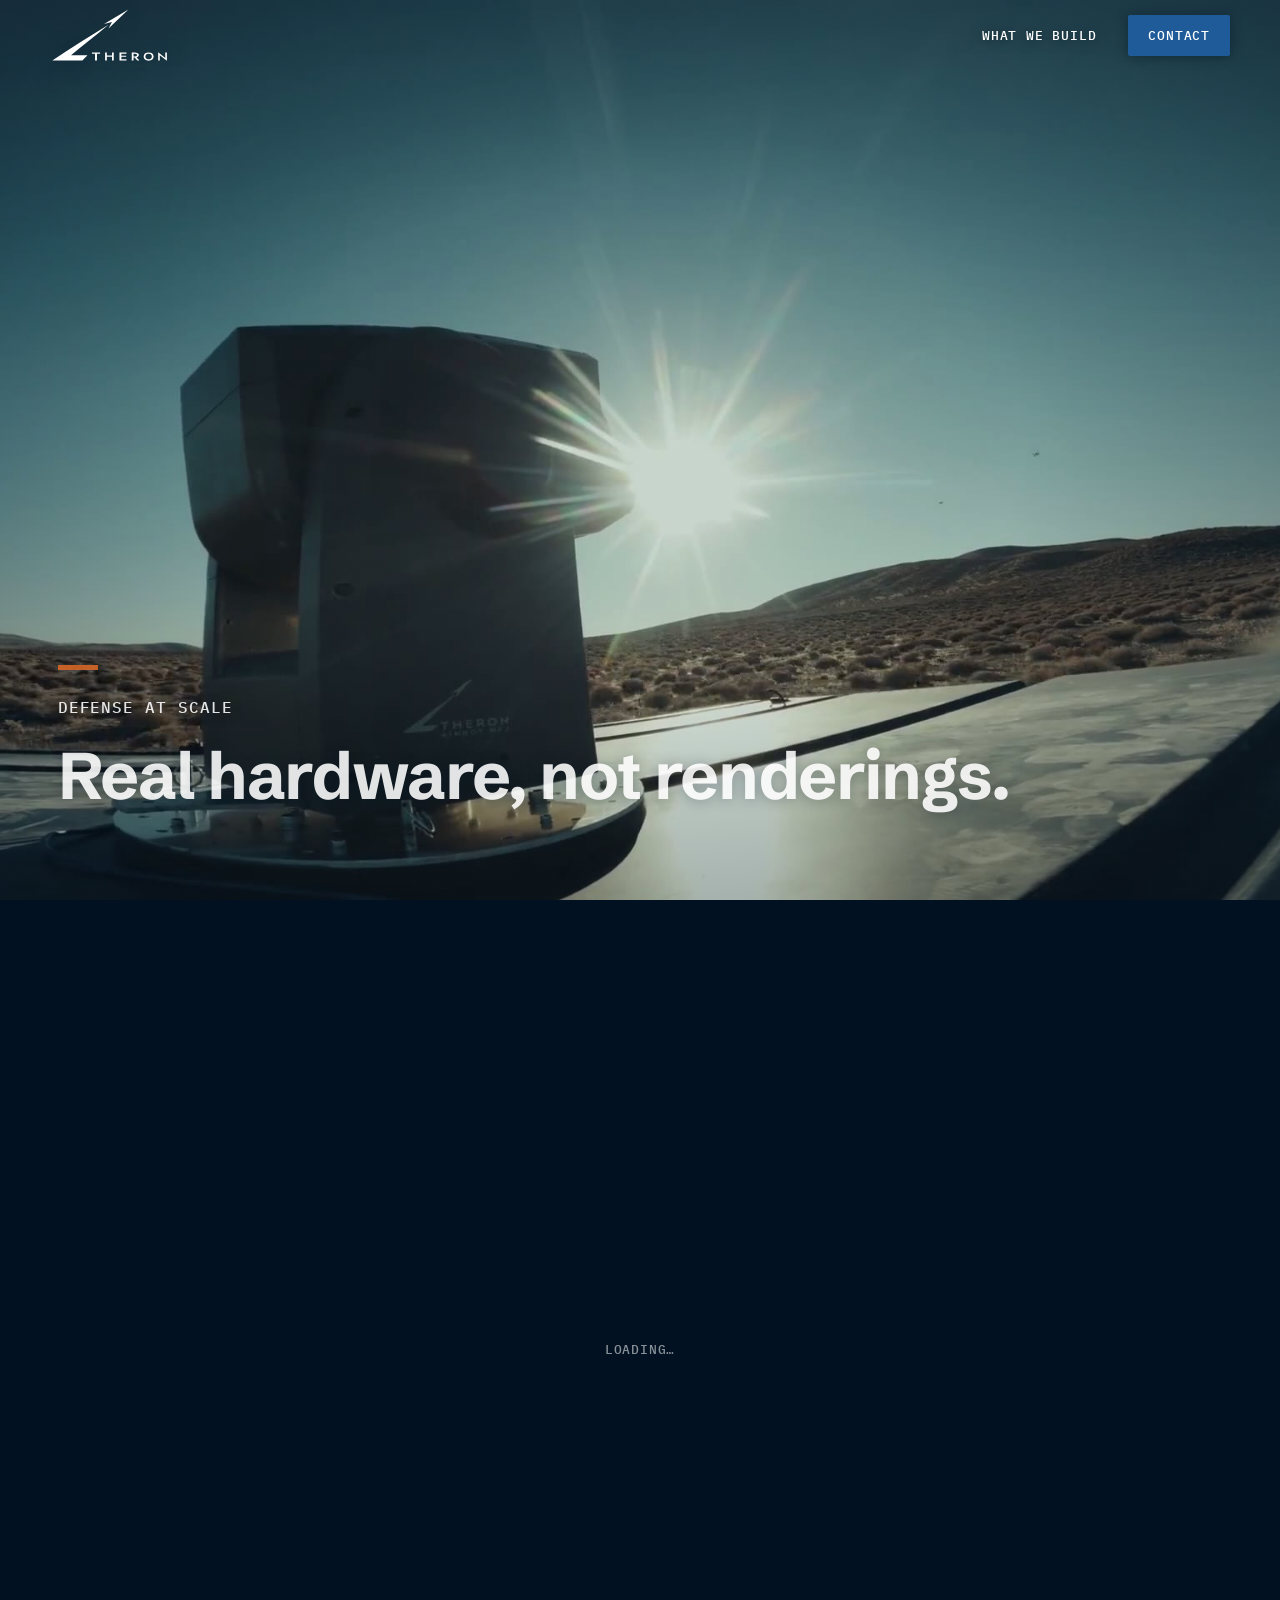
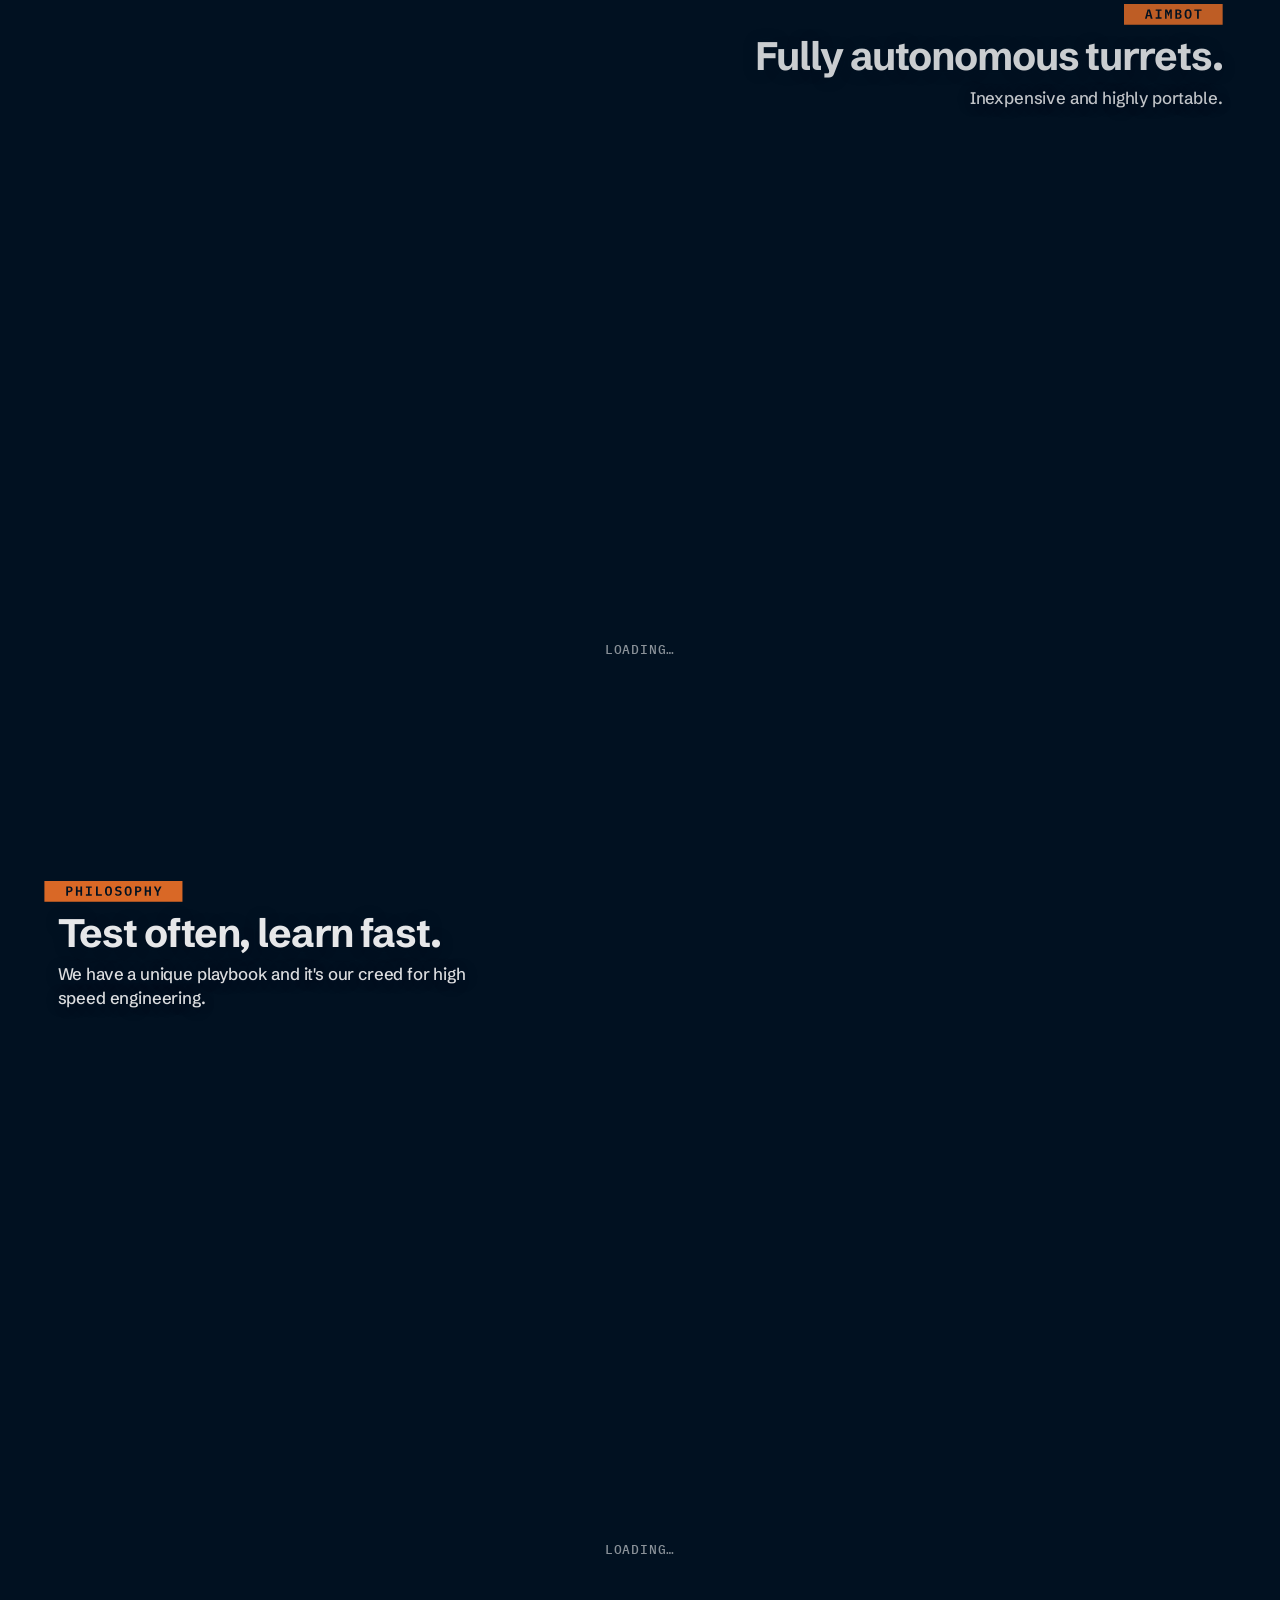
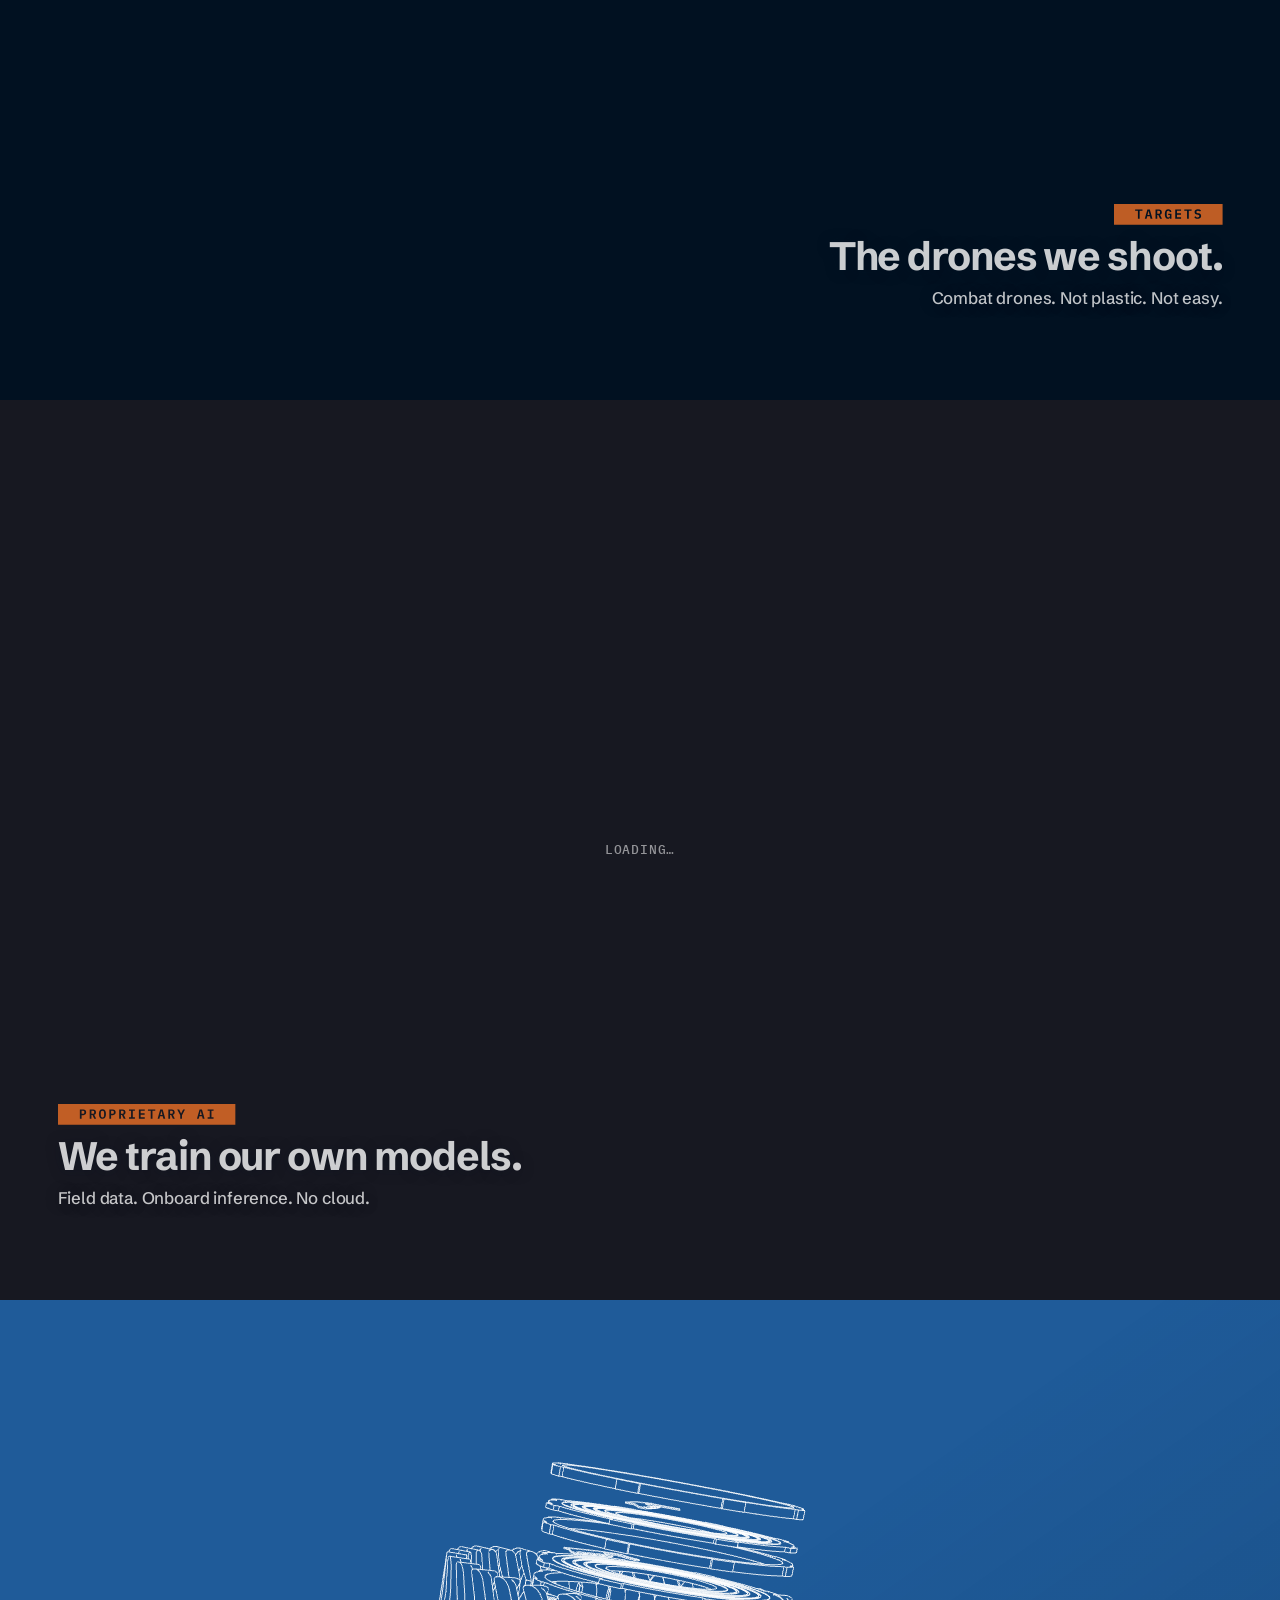
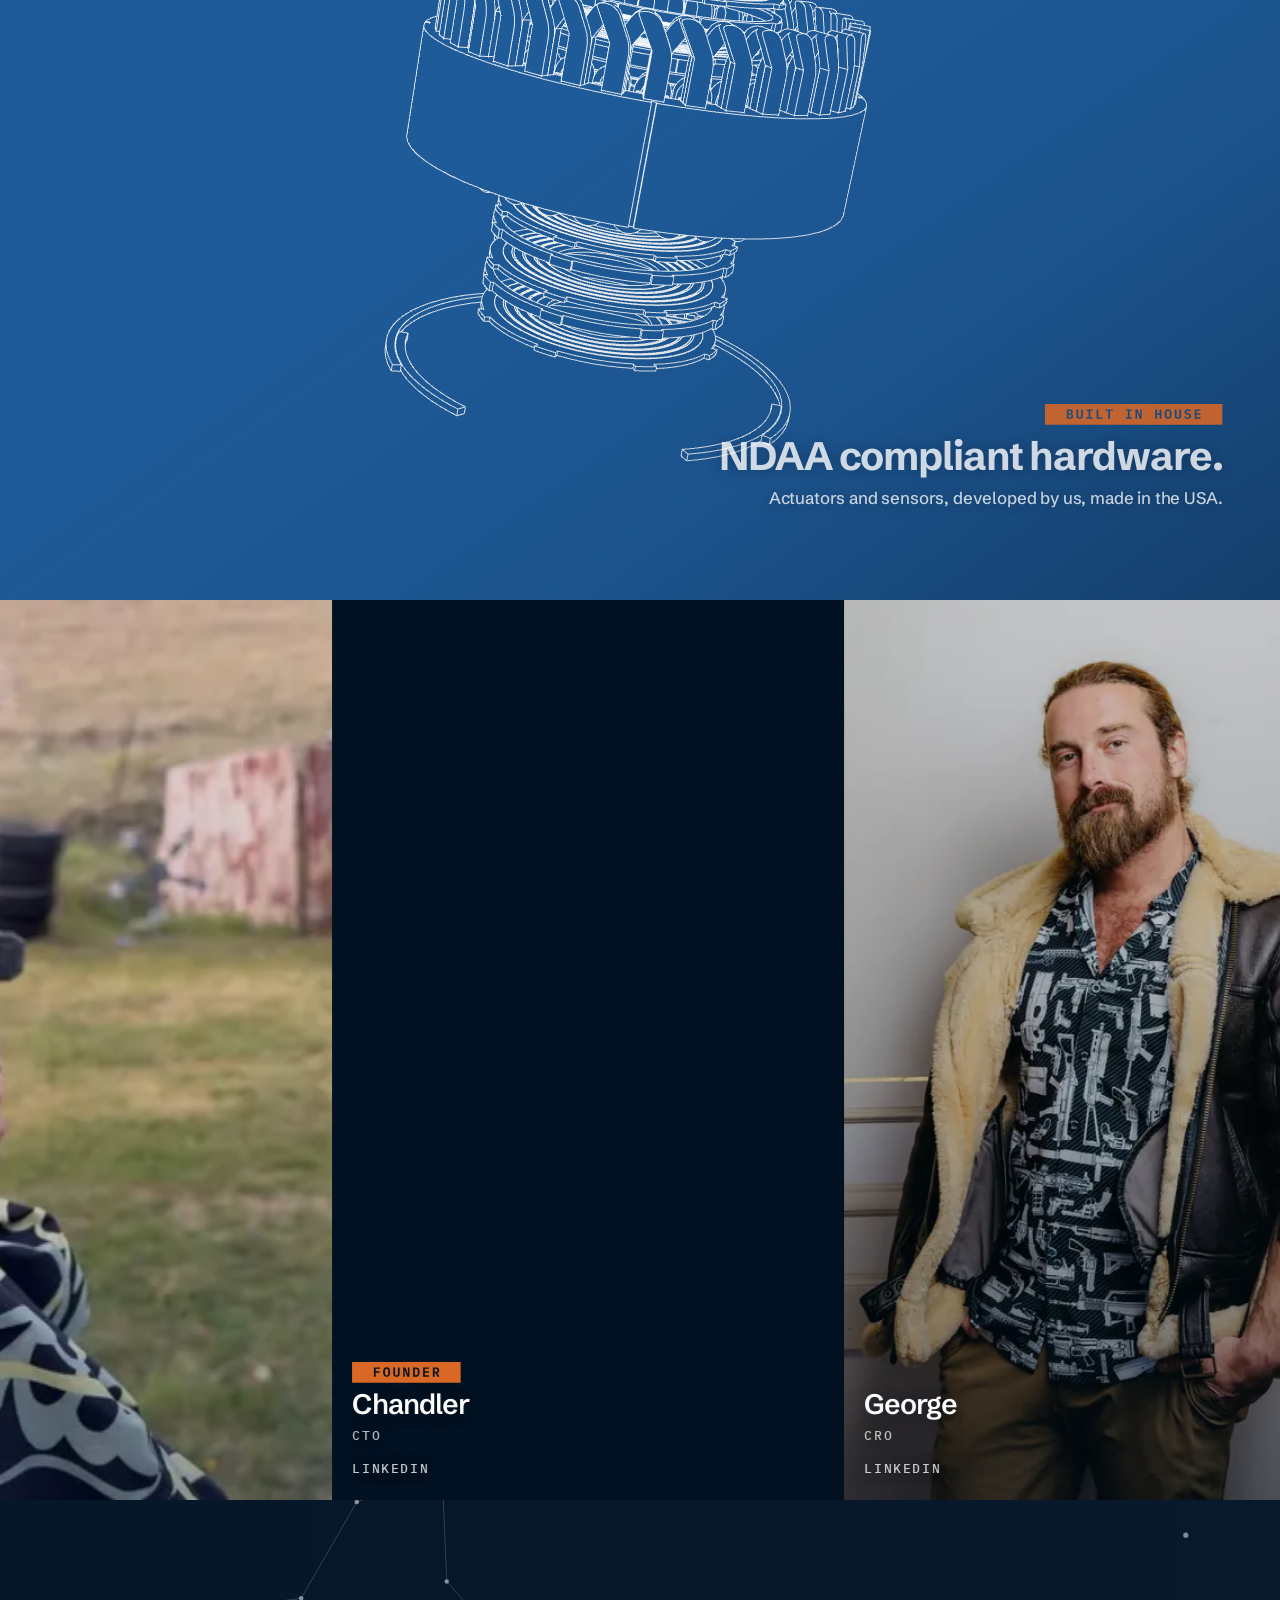
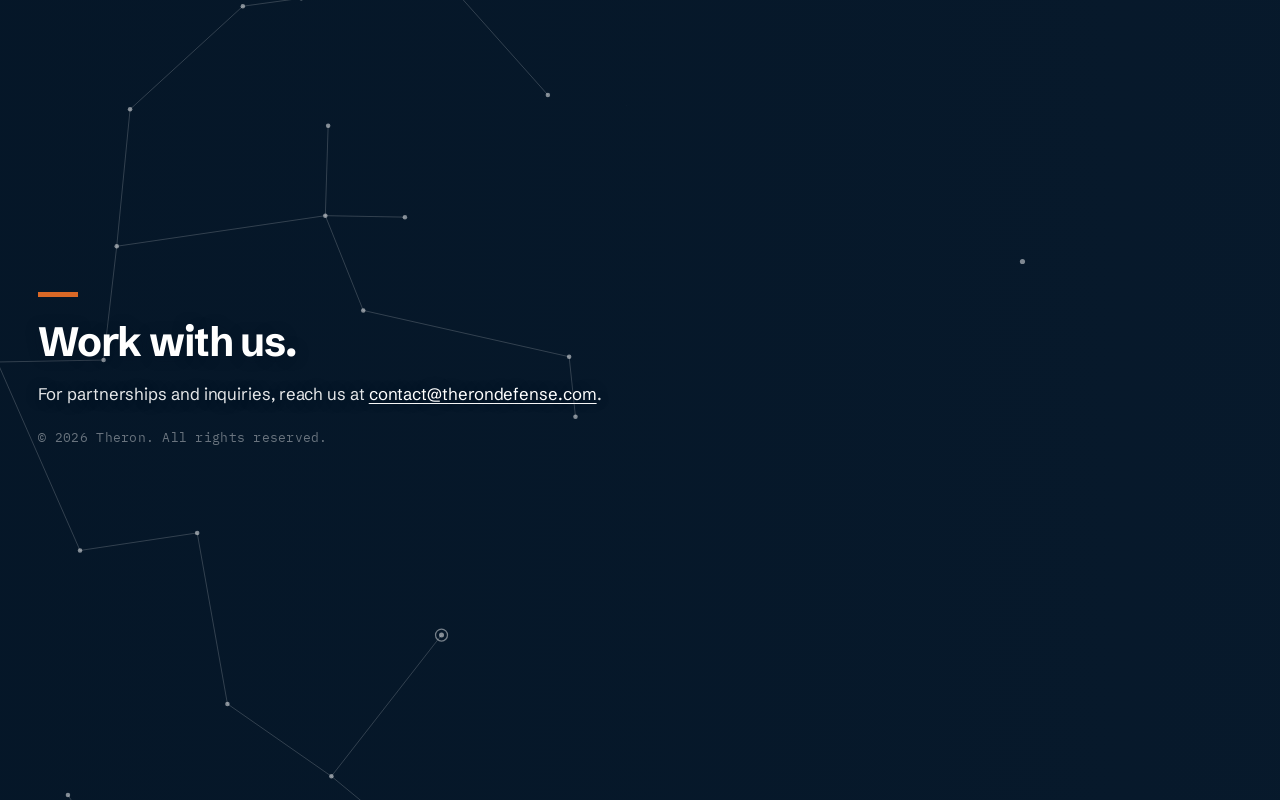
==== commit ab4b55a4: "NDAA actuator: full-pane canvas (never clips), camera fits the bounding sphere, separate grip box fo" ====
--- a/index.html
+++ b/index.html
@@ -10,7 +10,7 @@
   <link rel="preconnect" href="https://fonts.googleapis.com">
   <link rel="preconnect" href="https://fonts.gstatic.com" crossorigin>
   <link href="https://fonts.googleapis.com/css2?family=Schibsted+Grotesk:ital,wght@0,400;0,500;0,600;0,700;1,400&family=IBM+Plex+Mono:wght@400;500;600&display=swap" rel="stylesheet">
-  <link rel="stylesheet" href="css/styles.css?v=285">
+  <link rel="stylesheet" href="css/styles.css?v=286">
   <link rel="preload" as="image" href="assets/images/hero-poster.jpg?v=2">
   <script>
     document.documentElement.classList.add('js');
@@ -115,6 +115,7 @@
         <article class="product-panel product-panel--film product-panel--ndaa snap-pane" tabindex="0" aria-label="NDAA compliant hardware, built in house">
           <div class="product-panel-media">
             <canvas class="product-hw-canvas" data-model="assets/models/actuator-exploded.glb" aria-hidden="true"></canvas>
+            <div class="product-hw-grip" aria-hidden="true"></div>
           </div>
           <div class="product-panel-scrim" aria-hidden="true"></div>
           <div class="product-panel-copy reveal-group">
@@ -215,7 +216,7 @@
     <p class="site-foot-legal">&copy; <span id="year"></span> Theron. All rights reserved.</p>
   </footer>
 
-  <script src="js/main.js?v=73"></script>
-  <script type="module" src="js/wireframe.bundle.js?v=4"></script>
+  <script src="js/main.js?v=74"></script>
+  <script type="module" src="js/wireframe.bundle.js?v=6"></script>
 </body>
 </html>
--- a/css/styles.css
+++ b/css/styles.css
@@ -1,2 +1,2 @@
 /*! tailwindcss v4.3.3 | MIT License | https://tailwindcss.com */
-@layer properties{@supports (((-webkit-hyphens:none)) and (not (margin-trim:inline))) or ((-moz-orient:inline) and (not (color:rgb(from red r g b)))){*,:before,:after,::backdrop{--tw-rotate-x:initial;--tw-rotate-y:initial;--tw-rotate-z:initial;--tw-skew-x:initial;--tw-skew-y:initial;--tw-border-style:solid;--tw-leading:initial;--tw-font-weight:initial;--tw-tracking:initial;--tw-shadow:0 0 #0000;--tw-shadow-color:initial;--tw-shadow-alpha:100%;--tw-inset-shadow:0 0 #0000;--tw-inset-shadow-color:initial;--tw-inset-shadow-alpha:100%;--tw-ring-color:initial;--tw-ring-shadow:0 0 #0000;--tw-inset-ring-color:initial;--tw-inset-ring-shadow:0 0 #0000;--tw-ring-inset:initial;--tw-ring-offset-width:0px;--tw-ring-offset-color:#fff;--tw-ring-offset-shadow:0 0 #0000;--tw-outline-style:solid;--tw-blur:initial;--tw-brightness:initial;--tw-contrast:initial;--tw-grayscale:initial;--tw-hue-rotate:initial;--tw-invert:initial;--tw-opacity:initial;--tw-saturate:initial;--tw-sepia:initial;--tw-drop-shadow:initial;--tw-drop-shadow-color:initial;--tw-drop-shadow-alpha:100%;--tw-drop-shadow-size:initial;--tw-duration:initial;--tw-translate-x:0;--tw-translate-y:0;--tw-translate-z:0}}}@layer theme{:root,:host{--font-sans:"Schibsted Grotesk", -apple-system, BlinkMacSystemFont, "Segoe UI", sans-serif;--font-mono:"IBM Plex Mono", ui-monospace, "SF Mono", Menlo, Consolas, monospace;--color-white:#fff;--spacing:.25rem;--text-base:1rem;--text-base--line-height:calc(1.5 / 1);--font-weight-medium:500;--default-transition-duration:.15s;--default-transition-timing-function:cubic-bezier(.4, 0, .2, 1);--default-font-family:var(--font-sans);--default-mono-font-family:var(--font-mono);--font-display:"Schibsted Grotesk", -apple-system, BlinkMacSystemFont, sans-serif;--text-h2:2.488rem;--text-h3:2.074rem;--text-h5:1.44rem;--text-small:.833rem;--color-near-black:#011121;--color-brand-blue:#1f5b99;--color-brand-blue-hover:#1a4f86;--color-signal-orange:#d96826;--color-slate-blue:#243f5b;--color-warm-light:#f2f0ed;--color-warm-mid:#e8dfda;--color-ink:#011121b8;--color-line:#0111211f}}@layer base{*,:after,:before,::backdrop{box-sizing:border-box;border:0 solid;margin:0;padding:0}::file-selector-button{box-sizing:border-box;border:0 solid;margin:0;padding:0}html,:host{-webkit-text-size-adjust:100%;tab-size:4;line-height:1.5;font-family:var(--default-font-family,-apple-system, BlinkMacSystemFont, "Segoe UI", Roboto, "Helvetica Neue", "Noto Sans", Arial, sans-serif, "Apple Color Emoji", "Segoe UI Emoji", "Segoe UI Symbol", "Noto Color Emoji");font-feature-settings:var(--default-font-feature-settings,normal);font-variation-settings:var(--default-font-variation-settings,normal);-webkit-tap-highlight-color:transparent}hr{height:0;color:inherit;border-top-width:1px}abbr:where([title]){-webkit-text-decoration:underline dotted;text-decoration:underline dotted}h1,h2,h3,h4,h5,h6{font-size:inherit;font-weight:inherit}a{color:inherit;-webkit-text-decoration:inherit;-webkit-text-decoration:inherit;-webkit-text-decoration:inherit;text-decoration:inherit}b,strong{font-weight:bolder}code,kbd,samp,pre{font-family:var(--default-mono-font-family,ui-monospace, SFMono-Regular, Menlo, Monaco, Consolas, "Liberation Mono", "Courier New", monospace);font-feature-settings:var(--default-mono-font-feature-settings,normal);font-variation-settings:var(--default-mono-font-variation-settings,normal);font-size:1em}small{font-size:80%}sub,sup{vertical-align:baseline;font-size:75%;line-height:0;position:relative}sub{bottom:-.25em}sup{top:-.5em}table{text-indent:0;border-color:inherit;border-collapse:collapse}:-moz-focusring:where(:not(iframe)){outline:auto}progress{vertical-align:baseline}summary{display:list-item}ol,ul,menu{list-style:none}img,svg,video,canvas,audio,iframe,embed,object{vertical-align:middle;display:block}img,video{max-width:100%;height:auto}button,input,select,optgroup,textarea{font:inherit;font-feature-settings:inherit;font-variation-settings:inherit;letter-spacing:inherit;color:inherit;opacity:1;background-color:#0000;border-radius:0}::file-selector-button{font:inherit;font-feature-settings:inherit;font-variation-settings:inherit;letter-spacing:inherit;color:inherit;opacity:1;background-color:#0000;border-radius:0}:where(select:is([multiple],[size])) optgroup{font-weight:bolder}:where(select:is([multiple],[size])) optgroup option{padding-inline-start:20px}::file-selector-button{margin-inline-end:4px}::placeholder{opacity:1}@supports (not ((-webkit-appearance:-apple-pay-button))) or (contain-intrinsic-size:1px){::placeholder{color:currentColor}@supports (color:color-mix(in lab, red, red)){::placeholder{color:color-mix(in oklab, currentcolor 50%, transparent)}}}textarea{resize:vertical}::-webkit-search-decoration{-webkit-appearance:none}::-webkit-date-and-time-value{min-height:1lh;text-align:inherit}::-webkit-datetime-edit{display:inline-flex}::-webkit-datetime-edit-fields-wrapper{padding:0}::-webkit-datetime-edit{padding-block:0}::-webkit-datetime-edit-year-field{padding-block:0}::-webkit-datetime-edit-month-field{padding-block:0}::-webkit-datetime-edit-day-field{padding-block:0}::-webkit-datetime-edit-hour-field{padding-block:0}::-webkit-datetime-edit-minute-field{padding-block:0}::-webkit-datetime-edit-second-field{padding-block:0}::-webkit-datetime-edit-millisecond-field{padding-block:0}::-webkit-datetime-edit-meridiem-field{padding-block:0}::-webkit-calendar-picker-indicator{line-height:1}:-moz-ui-invalid{box-shadow:none}button,input:where([type=button],[type=reset],[type=submit]){appearance:button}::file-selector-button{appearance:button}::-webkit-inner-spin-button{height:auto}::-webkit-outer-spin-button{height:auto}[hidden]:where(:not([hidden=until-found])){display:none!important}}@layer components;@layer utilities{.visible{visibility:visible}.absolute{position:absolute}.fixed{position:fixed}.static{position:static}.inset-x-0{inset-inline:0}.top-0{top:0}.z-50{z-index:50}.m-4922{margin:calc(var(--spacing) * 4922)}.mx-auto{margin-inline:auto}.-mr-1{margin-right:calc(var(--spacing) * -1)}.mb-6{margin-bottom:calc(var(--spacing) * 6)}.block{display:block}.flex{display:flex}.grid{display:grid}.hidden{display:none}.h-0\.5{height:calc(var(--spacing) * .5)}.h-\[0\.3125rem\]{height:.3125rem}.h-\[72px\]{height:72px}.h-full{height:100%}.w-6{width:calc(var(--spacing) * 6)}.w-10{width:calc(var(--spacing) * 10)}.w-\[min\(100\%-2\.5rem\,1180px\)\]{width:min(100% - 2.5rem,1180px)}.shrink-0{flex-shrink:0}.transform{transform:var(--tw-rotate-x,) var(--tw-rotate-y,) var(--tw-rotate-z,) var(--tw-skew-x,) var(--tw-skew-y,)}.cursor-pointer{cursor:pointer}.resize{resize:both}.flex-col{flex-direction:column}.items-center{align-items:center}.justify-between{justify-content:space-between}.justify-center{justify-content:center}.gap-1\.5{gap:calc(var(--spacing) * 1.5)}.gap-4{gap:calc(var(--spacing) * 4)}.gap-5{gap:calc(var(--spacing) * 5)}.gap-8{gap:calc(var(--spacing) * 8)}.rounded-\[2px\]{border-radius:2px}.border-0{border-style:var(--tw-border-style);border-width:0}.border-b{border-bottom-style:var(--tw-border-style);border-bottom-width:1px}.border-line{border-color:var(--color-line)}.bg-brand-blue{background-color:var(--color-brand-blue)}.bg-near-black{background-color:var(--color-near-black)}.bg-signal-orange{background-color:var(--color-signal-orange)}.bg-transparent{background-color:#0000}.bg-warm-light{background-color:var(--color-warm-light)}.p-2{padding:calc(var(--spacing) * 2)}.px-5{padding-inline:calc(var(--spacing) * 5)}.py-2\.5{padding-block:calc(var(--spacing) * 2.5)}.font-mono{font-family:var(--font-mono)}.font-sans{font-family:var(--font-sans)}.text-base{font-size:var(--text-base);line-height:var(--tw-leading,var(--text-base--line-height))}.text-small{font-size:var(--text-small)}.leading-\[1\.6\]{--tw-leading:1.6;line-height:1.6}.font-medium{--tw-font-weight:var(--font-weight-medium);font-weight:var(--font-weight-medium)}.tracking-\[0\.06em\]{--tw-tracking:.06em;letter-spacing:.06em}.text-ink{color:var(--color-ink)}.text-white{color:var(--color-white)}.uppercase{text-transform:uppercase}.antialiased{-webkit-font-smoothing:antialiased;-moz-osx-font-smoothing:grayscale}.shadow{--tw-shadow:0 1px 3px 0 var(--tw-shadow-color,#0000001a), 0 1px 2px -1px var(--tw-shadow-color,#0000001a);box-shadow:var(--tw-inset-shadow), var(--tw-inset-ring-shadow), var(--tw-ring-offset-shadow), var(--tw-ring-shadow), var(--tw-shadow)}.shadow\!{--tw-shadow:0 1px 3px 0 var(--tw-shadow-color,#0000001a), 0 1px 2px -1px var(--tw-shadow-color,#0000001a)!important;box-shadow:var(--tw-inset-shadow), var(--tw-inset-ring-shadow), var(--tw-ring-offset-shadow), var(--tw-ring-shadow), var(--tw-shadow)!important}.outline{outline-style:var(--tw-outline-style);outline-width:1px}.blur{--tw-blur:blur(8px);filter:var(--tw-blur,) var(--tw-brightness,) var(--tw-contrast,) var(--tw-grayscale,) var(--tw-hue-rotate,) var(--tw-invert,) var(--tw-saturate,) var(--tw-sepia,) var(--tw-drop-shadow,)}.transition{transition-property:color,background-color,border-color,outline-color,text-decoration-color,fill,stroke,--tw-gradient-from,--tw-gradient-via,--tw-gradient-to,opacity,box-shadow,transform,translate,scale,rotate,filter,-webkit-backdrop-filter,backdrop-filter,display,content-visibility,overlay,pointer-events;transition-timing-function:var(--tw-ease,var(--default-transition-timing-function));transition-duration:var(--tw-duration,var(--default-transition-duration))}.transition-colors{transition-property:color,background-color,border-color,outline-color,text-decoration-color,fill,stroke,--tw-gradient-from,--tw-gradient-via,--tw-gradient-to;transition-timing-function:var(--tw-ease,var(--default-transition-timing-function));transition-duration:var(--tw-duration,var(--default-transition-duration))}.transition-transform{transition-property:transform,translate,scale,rotate;transition-timing-function:var(--tw-ease,var(--default-transition-timing-function));transition-duration:var(--tw-duration,var(--default-transition-duration))}.duration-300{--tw-duration:.3s;transition-duration:.3s}@media (hover:hover){.hover\:bg-brand-blue-hover:hover{background-color:var(--color-brand-blue-hover)}.hover\:text-brand-blue:hover{color:var(--color-brand-blue)}}@media not all and (min-width:48rem){.max-md\:pointer-events-none{pointer-events:none}.max-md\:fixed{position:fixed}.max-md\:inset-x-0{inset-inline:0}.max-md\:top-\[72px\]{top:72px}.max-md\:mt-3{margin-top:calc(var(--spacing) * 3)}.max-md\:-translate-y-\[110\%\]{--tw-translate-y:calc(110% * -1);translate:var(--tw-translate-x) var(--tw-translate-y)}.max-md\:flex-col{flex-direction:column}.max-md\:items-stretch{align-items:stretch}.max-md\:gap-0{gap:0}.max-md\:border-b{border-bottom-style:var(--tw-border-style);border-bottom-width:1px}.max-md\:border-line{border-color:var(--color-line)}.max-md\:bg-warm-light{background-color:var(--color-warm-light)}.max-md\:px-5{padding-inline:calc(var(--spacing) * 5)}.max-md\:py-3\.5{padding-block:calc(var(--spacing) * 3.5)}.max-md\:pt-2{padding-top:calc(var(--spacing) * 2)}.max-md\:pb-6{padding-bottom:calc(var(--spacing) * 6)}.max-md\:text-center{text-align:center}.max-md\:opacity-0{opacity:0}.max-md\:transition-all{transition-property:all;transition-timing-function:var(--tw-ease,var(--default-transition-timing-function));transition-duration:var(--tw-duration,var(--default-transition-duration))}.max-md\:duration-300{--tw-duration:.3s;transition-duration:.3s}.max-md\:peer-aria-expanded\:pointer-events-auto:is(:where(.peer)[aria-expanded=true]~*){pointer-events:auto}.max-md\:peer-aria-expanded\:translate-y-0:is(:where(.peer)[aria-expanded=true]~*){--tw-translate-y:0px;translate:var(--tw-translate-x) var(--tw-translate-y)}.max-md\:peer-aria-expanded\:opacity-100:is(:where(.peer)[aria-expanded=true]~*){opacity:1}}@media (min-width:48rem){.md\:hidden{display:none}.md\:gap-8{gap:calc(var(--spacing) * 8)}}}html{scroll-behavior:auto;scroll-snap-type:y mandatory;overscroll-behavior-y:none;overflow-x:clip}:root{--font-display:"Schibsted Grotesk", -apple-system, BlinkMacSystemFont, sans-serif;--pane-h:100dvh}@supports not (height:100dvh){:root{--pane-h:100vh}}@media (prefers-reduced-motion:reduce){html{scroll-behavior:auto;scroll-snap-type:none}}#capabilities,#aimbot,#about,#team,#contact{scroll-margin-top:0}#capabilities,#about{background:var(--color-warm-mid)}.eyebrow{font-family:var(--font-mono);font-size:var(--text-small);letter-spacing:.06em;text-transform:uppercase;font-weight:500}main{font-family:var(--font-display)}.site-logo{width:120px;height:auto}.site-header{box-shadow:none;background:0 0;border-color:#0000;transition:color .35s}.site-header.on-hero,.site-header.on-team{box-shadow:none;-webkit-backdrop-filter:none;background:0 0;border-color:#0000}.site-header.on-hero .logo-on-light,.site-header.on-team .logo-on-light{display:none}.site-header.on-hero .nav-link,.site-header.on-team .nav-link{color:#fff;text-shadow:0 1px 12px #0111218c}.site-header.on-hero .nav-link:hover,.site-header.on-team .nav-link:hover{color:#fff}.site-header.on-hero .logo-on-dark,.site-header.on-team .logo-on-dark{filter:drop-shadow(0 1px 10px #01112173);display:block}.site-header.on-hero .nav-bar,.site-header.on-team .nav-bar{background:#fff}.site-header.on-hero .site-nav,.site-header.on-team .site-nav{border-color:#ffffff14}.site-header.on-hero a[href=\#contact],.site-header.on-team a[href=\#contact],.site-header.on-ndaa a[href=\#contact]{box-shadow:0 1px 12px #01112173}.site-header.on-ndaa a[href=\#contact]{color:var(--color-brand-blue);background:#fff}.site-header.on-ndaa a[href=\#contact]:hover{background:var(--color-warm-light);color:var(--color-brand-blue)}@media (max-width:767px){.site-header.menu-open,.site-header.menu-open.on-hero,.site-header.menu-open.on-team{background:var(--color-near-black);box-shadow:none;-webkit-backdrop-filter:none;border-color:#0000}.site-header.menu-open .logo-on-light{display:none}.site-header.menu-open .logo-on-dark{filter:none;display:block}.site-header.menu-open .nav-bar{background:#fff}.site-header.menu-open .nav-bar:first-child{transform:translateY(4px)rotate(45deg)}.site-header.menu-open .nav-bar:last-child{transform:translateY(-4px)rotate(-45deg)}.site-header .site-nav,.site-header.on-hero .site-nav,.site-header.on-team .site-nav,.site-header.menu-open .site-nav{background:var(--color-near-black);color:#fff;border:0;height:calc(100dvh - 72px);padding:1.5rem max(1.25rem,4.5vw) 2.5rem;top:72px}.site-header .site-nav .nav-link,.site-header .site-nav a[href=\#contact]{font-family:var(--font-display);font-size:var(--text-h3);letter-spacing:-.02em;text-transform:none;text-shadow:none;color:#fff;text-align:left;background:0 0;border-bottom:1px solid #ffffff1a;border-radius:0;margin:0;padding:1.1rem 0;font-weight:600;line-height:1.1}.site-header .site-nav .nav-link:hover,.site-header .site-nav a[href=\#contact]:hover{color:#fff;background:0 0}.site-header .site-nav a[href=\#contact]{color:var(--color-signal-orange)}}.product-panel-media.is-loading:after{content:"Loading…";font-family:var(--font-mono);font-size:var(--text-small);letter-spacing:.06em;text-transform:uppercase;color:#ffffff8c;pointer-events:none;z-index:0;place-items:center;font-weight:500;animation:1.6s ease-in-out infinite loading-pulse;display:grid;position:absolute;inset:0}@keyframes loading-pulse{0%,to{opacity:.45}50%{opacity:1}}@media (prefers-reduced-motion:reduce){.product-panel-media.is-loading:after{animation:none}}.hero{height:var(--pane-h);min-height:var(--pane-h);background:var(--color-near-black);color:#fff;align-items:flex-end;display:flex;position:relative;overflow:hidden}.hero-video{object-fit:cover;pointer-events:none;width:100%;max-width:none;height:100%;position:absolute;inset:0}.hero-scrim{background:linear-gradient(#01112124,#01112124),radial-gradient(#0000 42%,#01112138 78%,#0111216b 100%);position:absolute;inset:0}.hero-content{z-index:1;width:100%;margin:0;padding:0 max(1.25rem,4.5vw) max(2.5rem,7vw);position:relative}.hero-copy{text-shadow:0 1px 14px #01112159;opacity:.88}.hero-eyebrow{font-size:var(--text-base);color:#fff;margin:0 0 1.25rem}.hero-copy h1{font-family:var(--font-display);font-size:var(--text-h2);letter-spacing:-.02em;color:#fff;text-wrap:balance;margin:0;font-weight:700;line-height:1.05}@media (min-width:768px){.hero-copy h1{white-space:nowrap;font-size:5.14vw}}.js .reveal{opacity:0;transition:opacity .5s cubic-bezier(.22,1,.36,1),transform .5s cubic-bezier(.22,1,.36,1);transition-delay:var(--reveal-delay,0s);transform:translate(-.85rem)}.js .reveal-group.is-in .reveal{opacity:1;transform:none}.js .reveal-group:not(.is-in) .reveal{transition-duration:.32s;transition-delay:0s}.js .reveal-group .reveal:first-child{--reveal-delay:0s}.js .reveal-group .reveal:nth-child(2){--reveal-delay:45ms}.js .reveal-group .reveal:nth-child(3){--reveal-delay:80ms}.js .reveal-group .reveal:nth-child(4){--reveal-delay:.11s}.js .product-panel-copy--intro .reveal,.js .product-panel--film:not(.product-panel--ai-viz) .reveal-group .reveal{transform:translate(.85rem)}.js .product-panel-copy--intro.is-in .reveal,.js .product-panel--film:not(.product-panel--ai-viz) .reveal-group.is-in .reveal{transform:none}main h3{font-weight:600}main p{letter-spacing:-.01em;font-weight:400;line-height:1.7}.team-section{background:var(--color-warm-mid);padding:0;position:relative}.team-viewport{touch-action:pan-x;cursor:grab;-webkit-user-select:none;user-select:none;width:100%;height:100%;overflow:hidden}.team-viewport.is-dragging{cursor:grabbing}.founder-split{--team-rows:2;--team-row-h:calc(var(--pane-h) / var(--team-rows));grid-auto-flow:column;grid-template-rows:repeat(var(--team-rows), minmax(0, 1fr));grid-auto-columns:max(50vw, calc(var(--team-row-h) * .78));will-change:transform;gap:0;width:max-content;height:100%;margin-top:0;display:grid}@media (orientation:landscape) and (min-width:768px){.founder-split{--team-rows:1;grid-auto-columns:40vw}}.founder-pane-media img{-webkit-user-drag:none}.founder-pane{isolation:isolate;aspect-ratio:auto;background:var(--color-near-black);border-radius:0;min-height:min(76svh,48rem);position:relative;overflow:hidden}.founder-pane:after{content:"";z-index:1;pointer-events:none;background:linear-gradient(#0111211a 0%,#0111212e 58%,#0111216b 100%);width:100%;height:100%;position:absolute;inset:0}.founder-pane-media{position:absolute;inset:0}.founder-pane-media img{object-fit:cover;object-position:50% 10%;opacity:0;width:100%;height:100%;transition:opacity .7s;position:absolute;inset:0}.founder-pane-media img.is-active{opacity:1}.founder-pane-media img.aaron-shop,.founder-pane-media img.top-anchor{object-position:50% 0%}.founder-pane-media img.hagen-field{object-position:28% 30%}.founder-pane-copy{--founder-copy-inset:max(1.15rem, 1.6vw);z-index:2;padding:0 var(--founder-copy-inset) var(--founder-copy-inset);color:#fff;text-shadow:0 1px 14px #01112159;display:grid;position:absolute;bottom:0;left:0;right:0}.founder-mark{margin:0 0 .45rem;display:block}.founder-name{font-family:var(--font-display);letter-spacing:-.032em;margin:0;font-size:clamp(1.75rem,2.2vw,2.6rem);font-weight:600;line-height:1.02}.founder-role{font-family:var(--font-mono);font-size:var(--text-small);letter-spacing:.12em;text-transform:uppercase;color:#ffffffb8;margin:.35rem 0 0;font-weight:500}.founder-social{font-family:var(--font-mono);font-size:var(--text-small);letter-spacing:.12em;text-transform:uppercase;color:#ffffffc7;margin-top:.7rem;font-weight:500;text-decoration:none;display:inline-block}.founder-social--empty{pointer-events:none}.founder-social--empty:before{content:" "}.founder-social:hover{color:#fff}@media (max-width:639px){.team-section{padding:0}.founder-pane{min-height:min(72svh,36rem)}.founder-pane-copy{--founder-copy-inset:.65rem}.founder-name{font-size:1.2rem}.founder-role,.founder-social{letter-spacing:.1em;font-size:.68rem}}.site-foot{isolation:isolate;background:var(--color-near-black);flex-direction:column;justify-content:center;min-height:min(42svh,26rem);padding:0;display:flex;position:relative;overflow:hidden}.section-band-field{pointer-events:none;position:absolute;inset:0;overflow:hidden}.site-foot .section-band-field{background:linear-gradient(90deg,#051728 0%,#07192b 100%)}@supports (color:color-mix(in lab, red, red)){.site-foot .section-band-field{background:linear-gradient(90deg, color-mix(in srgb, var(--color-near-black) 88%, var(--color-slate-blue)) 0%, color-mix(in srgb, var(--color-near-black) 82%, var(--color-slate-blue)) 100%)}}.site-foot .section-band-field{opacity:1}.section-band-field:not(.is-live){background:url(../assets/images/vision-network.svg?v=4) 50%/cover no-repeat,linear-gradient(90deg,#051728 0%,#07192b 100%)}@supports (color:color-mix(in lab, red, red)){.section-band-field:not(.is-live){background:url(../assets/images/vision-network.svg?v=4) center / cover no-repeat, linear-gradient(90deg, color-mix(in srgb, var(--color-near-black) 88%, var(--color-slate-blue)) 0%, color-mix(in srgb, var(--color-near-black) 82%, var(--color-slate-blue)) 100%)}}.section-band-network{pointer-events:none;width:100%;height:100%;position:absolute;inset:0}.site-foot-copy{z-index:1;color:#ffffffe6;text-shadow:0 1px 14px #01112159;max-width:54rem;padding:clamp(2.75rem,5vw,4rem) clamp(1.5rem,3vw,2.5rem) 1.25rem;position:relative}.site-foot h2{font-family:var(--font-display);letter-spacing:-.032em;color:#fff;margin:0;font-size:clamp(2rem,3.2vw,3.6rem);font-weight:700;line-height:1.02}.site-foot-copy p{letter-spacing:-.005em;margin:clamp(1rem,1.4vw,1.6rem) 0 0;font-size:clamp(1.05rem,1.15vw,1.35rem);line-height:1.55}.site-foot-copy a{z-index:2;pointer-events:auto;color:#fff;text-underline-offset:3px;text-decoration:underline;position:relative}.site-foot-copy a:hover{opacity:.8}.site-foot-legal{z-index:1;font-family:var(--font-mono);font-size:var(--text-small);letter-spacing:.02em;color:#fff6;margin:0;padding:0 clamp(1.5rem,3vw,2.5rem) 1.5rem;position:relative}@media (max-width:768px){.site-logo{width:min(120px,34vw)}}.product-stack{flex-direction:column;display:flex}.product-panel{isolation:isolate;color:#fff;outline:none;align-items:flex-end;display:flex;position:relative;overflow:hidden}.product-panel:focus-visible{box-shadow:inset 0 0 0 2px var(--color-signal-orange)}.product-panel-media{background:var(--color-near-black);position:absolute;inset:0}.product-panel-scrim{pointer-events:none;background:linear-gradient(#01112114 0%,#01112147 58%,#011121c7 100%);position:absolute;inset:0}.product-panel-copy{z-index:1;opacity:.88;width:min(100% - 2.5rem,1180px);margin:0 auto;padding:4.5rem 0 3.25rem;position:relative}.product-panel--film{height:var(--pane-h);min-height:var(--pane-h);background:var(--color-near-black);align-items:flex-end}.product-panel--film .product-panel-media{position:absolute;inset:0}.product-panel--film .product-panel-video{object-fit:cover;width:100%;height:100%;display:block}.product-hw-canvas{box-sizing:border-box;touch-action:none;cursor:grab;-webkit-user-select:none;user-select:none;display:block}.product-hw-canvas.is-dragging{cursor:grabbing}.product-panel--film .product-hw-canvas{width:88%;height:calc(78% - 5rem);margin:0;position:absolute;inset:5rem 6% 22%}@media (max-width:639px){.product-panel--ndaa .product-hw-canvas{width:100%;height:calc(86% - 4.25rem);inset:4.25rem 0 14%}}.product-panel--ndaa,.product-panel--ndaa .product-panel-media{background:var(--color-brand-blue)}.product-panel--ndaa .product-panel-scrim{background:linear-gradient(to top left,#01112147 0%,#01112114 28%,#01112100 55%)}.product-panel--pair{background:var(--color-near-black);flex-direction:column;align-items:stretch;min-height:0;display:flex;overflow:visible}.product-panel--pair .product-panel-media--lead,.product-panel--pair .product-panel-media--demo{width:100%;min-width:0;height:var(--pane-h);min-height:var(--pane-h);flex:none;justify-content:flex-end;align-items:flex-end;display:flex;position:relative;inset:auto;overflow:hidden}.product-panel--pair .product-panel-media--demo{justify-content:flex-start}.product-panel--pair .product-panel-video{object-fit:cover;width:100%;height:100%;display:block;position:absolute;inset:0}.product-panel--film .product-panel-scrim,.product-panel--pair .product-panel-scrim{z-index:1;background:linear-gradient(to top left,#01112161 0%,#0111211a 28%,#01112100 55%)}.product-panel--film .product-panel-copy,.product-panel--pair .product-panel-copy{z-index:2;color:#fff;text-align:right;text-shadow:0 1px 14px #01112159;mix-blend-mode:normal;flex-direction:column;align-items:flex-end;width:100%;max-width:none;margin:0;padding:0 max(1.25rem,4.5vw) max(2.5rem,7vw);display:flex;position:relative}.product-panel--ndaa .product-panel-copy,.product-panel--ai-viz .product-panel-copy{mix-blend-mode:normal;text-shadow:0 1px 14px #01112159}.product-panel--film .product-index,.product-panel--pair .product-index{margin:0 0 .65rem;display:block}.founder-mark,.product-panel--film .product-index,.product-panel--pair .product-index{color:var(--color-signal-orange);line-height:0}.founder-mark svg,.product-panel--film .product-index svg,.product-panel--pair .product-index svg{width:auto;height:1.3rem;display:inline-block;overflow:visible}.product-panel.product-panel--film h3,.product-panel.product-panel--pair h3{letter-spacing:-.028em;color:#ffffffe6;max-width:100%;font-size:clamp(1.95rem,3.1vw,2.85rem);font-weight:700;line-height:1.08}.product-panel--film .product-panel-kicker,.product-panel--pair .product-panel-kicker{color:#ffffffdb;width:max-content;max-width:100%;margin:.55rem 0 0;font-size:clamp(1.05rem,1.2vw,1.2rem);font-weight:500;line-height:1.4}.product-panel--pair .product-panel-copy--philosophy{text-align:left;opacity:1;align-items:flex-start}.product-panel--pair .product-panel-copy--philosophy .product-index{opacity:1;justify-content:flex-start}.product-panel--pair .product-panel-copy--philosophy .product-panel-kicker{width:auto;max-width:min(26rem,100%)}.product-panel--ai-viz,.product-panel--ai-viz .product-panel-media{background:#171821}.product-panel--ai-viz .product-panel-media{justify-content:center;align-items:center;padding:0;display:flex}.product-panel--film.product-panel--ai-viz .product-panel-video{object-fit:contain;width:min(64rem,96%);height:auto;max-height:88vh;margin:0 auto}.product-panel--ai-viz .product-panel-copy,.product-panel--ai-viz .product-panel-copy--ai{text-align:left;align-items:flex-start}.product-panel--ai-viz .product-index{justify-content:flex-start}.product-panel--ai-viz .product-panel-scrim{background:linear-gradient(to top right,#17182161 0%,#1718211a 28%,#17182100 55%)}.product-panel--pair .product-panel-media--demo .product-panel-scrim{background:linear-gradient(to top right,#01112161 0%,#0111211a 28%,#01112100 55%)}.product-index{font-family:var(--font-mono);font-size:var(--text-h5);letter-spacing:.04em;color:var(--color-signal-orange);margin:0 0 .85rem;font-weight:600}.product-panel h3{max-width:18ch;font-family:var(--font-display);letter-spacing:-.03em;margin:0;font-size:clamp(2.4rem,6vw,5rem);font-weight:700;line-height:1.05}.snap-pane{scroll-snap-align:start;scroll-snap-stop:always;box-sizing:border-box}.team-section.snap-pane{height:var(--pane-h);min-height:var(--pane-h);display:flex}.team-section.snap-pane .team-viewport{flex:1;min-height:0}.team-section.snap-pane .founder-pane{min-height:0}.site-foot.snap-pane{height:var(--pane-h);min-height:var(--pane-h)}.hero,.product-panel--film,.product-panel--pair .product-panel-media--lead,.product-panel--pair .product-panel-media--demo,.team-section.snap-pane,.site-foot.snap-pane{height:var(--pane-h);min-height:var(--pane-h);max-height:var(--pane-h)}@media (prefers-reduced-motion:reduce){.js .reveal,.js .reveal-group.is-in .reveal{opacity:1;transition:none;transform:none}.hero-video{display:none}.hero{background-image:url(../assets/images/hero-field.jpg);background-position:72%;background-size:cover}}@media (max-width:767px) and (orientation:portrait){.hero,.product-panel--film:not(.product-panel--ai-viz):not(.product-panel--ndaa),.product-panel--pair,.product-panel--film:not(.product-panel--ai-viz):not(.product-panel--ndaa) .product-panel-media,.product-panel--pair .product-panel-media--lead,.product-panel--pair .product-panel-media--demo{background:#000}.hero-scrim{background:0 0}.hero-video,.product-panel--film:not(.product-panel--ai-viz):not(.product-panel--ndaa) .product-panel-video,.product-panel--pair .product-panel-video{object-fit:contain;background:#000;width:136%;max-width:none;height:100%;inset:0 auto 0 -18%}}@media (pointer:coarse){html{scroll-snap-type:y proximity}.snap-pane{scroll-snap-stop:normal}}html.touch-pager{overscroll-behavior:none;scroll-snap-type:none;height:100%;overflow:hidden}html.touch-pager body{overscroll-behavior:none;width:100%;height:100%;position:fixed;inset:0;overflow:hidden}html.touch-pager .snap-track{will-change:transform;transition:transform .65s cubic-bezier(.22,1,.36,1)}@property --tw-rotate-x{syntax:"*";inherits:false}@property --tw-rotate-y{syntax:"*";inherits:false}@property --tw-rotate-z{syntax:"*";inherits:false}@property --tw-skew-x{syntax:"*";inherits:false}@property --tw-skew-y{syntax:"*";inherits:false}@property --tw-border-style{syntax:"*";inherits:false;initial-value:solid}@property --tw-leading{syntax:"*";inherits:false}@property --tw-font-weight{syntax:"*";inherits:false}@property --tw-tracking{syntax:"*";inherits:false}@property --tw-shadow{syntax:"*";inherits:false;initial-value:0 0 #0000}@property --tw-shadow-color{syntax:"*";inherits:false}@property --tw-shadow-alpha{syntax:"<percentage>";inherits:false;initial-value:100%}@property --tw-inset-shadow{syntax:"*";inherits:false;initial-value:0 0 #0000}@property --tw-inset-shadow-color{syntax:"*";inherits:false}@property --tw-inset-shadow-alpha{syntax:"<percentage>";inherits:false;initial-value:100%}@property --tw-ring-color{syntax:"*";inherits:false}@property --tw-ring-shadow{syntax:"*";inherits:false;initial-value:0 0 #0000}@property --tw-inset-ring-color{syntax:"*";inherits:false}@property --tw-inset-ring-shadow{syntax:"*";inherits:false;initial-value:0 0 #0000}@property --tw-ring-inset{syntax:"*";inherits:false}@property --tw-ring-offset-width{syntax:"<length>";inherits:false;initial-value:0}@property --tw-ring-offset-color{syntax:"*";inherits:false;initial-value:#fff}@property --tw-ring-offset-shadow{syntax:"*";inherits:false;initial-value:0 0 #0000}@property --tw-outline-style{syntax:"*";inherits:false;initial-value:solid}@property --tw-blur{syntax:"*";inherits:false}@property --tw-brightness{syntax:"*";inherits:false}@property --tw-contrast{syntax:"*";inherits:false}@property --tw-grayscale{syntax:"*";inherits:false}@property --tw-hue-rotate{syntax:"*";inherits:false}@property --tw-invert{syntax:"*";inherits:false}@property --tw-opacity{syntax:"*";inherits:false}@property --tw-saturate{syntax:"*";inherits:false}@property --tw-sepia{syntax:"*";inherits:false}@property --tw-drop-shadow{syntax:"*";inherits:false}@property --tw-drop-shadow-color{syntax:"*";inherits:false}@property --tw-drop-shadow-alpha{syntax:"<percentage>";inherits:false;initial-value:100%}@property --tw-drop-shadow-size{syntax:"*";inherits:false}@property --tw-duration{syntax:"*";inherits:false}@property --tw-translate-x{syntax:"*";inherits:false;initial-value:0}@property --tw-translate-y{syntax:"*";inherits:false;initial-value:0}@property --tw-translate-z{syntax:"*";inherits:false;initial-value:0}+@layer properties{@supports (((-webkit-hyphens:none)) and (not (margin-trim:inline))) or ((-moz-orient:inline) and (not (color:rgb(from red r g b)))){*,:before,:after,::backdrop{--tw-rotate-x:initial;--tw-rotate-y:initial;--tw-rotate-z:initial;--tw-skew-x:initial;--tw-skew-y:initial;--tw-border-style:solid;--tw-leading:initial;--tw-font-weight:initial;--tw-tracking:initial;--tw-shadow:0 0 #0000;--tw-shadow-color:initial;--tw-shadow-alpha:100%;--tw-inset-shadow:0 0 #0000;--tw-inset-shadow-color:initial;--tw-inset-shadow-alpha:100%;--tw-ring-color:initial;--tw-ring-shadow:0 0 #0000;--tw-inset-ring-color:initial;--tw-inset-ring-shadow:0 0 #0000;--tw-ring-inset:initial;--tw-ring-offset-width:0px;--tw-ring-offset-color:#fff;--tw-ring-offset-shadow:0 0 #0000;--tw-outline-style:solid;--tw-blur:initial;--tw-brightness:initial;--tw-contrast:initial;--tw-grayscale:initial;--tw-hue-rotate:initial;--tw-invert:initial;--tw-opacity:initial;--tw-saturate:initial;--tw-sepia:initial;--tw-drop-shadow:initial;--tw-drop-shadow-color:initial;--tw-drop-shadow-alpha:100%;--tw-drop-shadow-size:initial;--tw-duration:initial;--tw-translate-x:0;--tw-translate-y:0;--tw-translate-z:0}}}@layer theme{:root,:host{--font-sans:"Schibsted Grotesk", -apple-system, BlinkMacSystemFont, "Segoe UI", sans-serif;--font-mono:"IBM Plex Mono", ui-monospace, "SF Mono", Menlo, Consolas, monospace;--color-white:#fff;--spacing:.25rem;--text-base:1rem;--text-base--line-height:calc(1.5 / 1);--font-weight-medium:500;--default-transition-duration:.15s;--default-transition-timing-function:cubic-bezier(.4, 0, .2, 1);--default-font-family:var(--font-sans);--default-mono-font-family:var(--font-mono);--font-display:"Schibsted Grotesk", -apple-system, BlinkMacSystemFont, sans-serif;--text-h2:2.488rem;--text-h3:2.074rem;--text-h5:1.44rem;--text-small:.833rem;--color-near-black:#011121;--color-brand-blue:#1f5b99;--color-brand-blue-hover:#1a4f86;--color-signal-orange:#d96826;--color-slate-blue:#243f5b;--color-warm-light:#f2f0ed;--color-warm-mid:#e8dfda;--color-ink:#011121b8;--color-line:#0111211f}}@layer base{*,:after,:before,::backdrop{box-sizing:border-box;border:0 solid;margin:0;padding:0}::file-selector-button{box-sizing:border-box;border:0 solid;margin:0;padding:0}html,:host{-webkit-text-size-adjust:100%;tab-size:4;line-height:1.5;font-family:var(--default-font-family,-apple-system, BlinkMacSystemFont, "Segoe UI", Roboto, "Helvetica Neue", "Noto Sans", Arial, sans-serif, "Apple Color Emoji", "Segoe UI Emoji", "Segoe UI Symbol", "Noto Color Emoji");font-feature-settings:var(--default-font-feature-settings,normal);font-variation-settings:var(--default-font-variation-settings,normal);-webkit-tap-highlight-color:transparent}hr{height:0;color:inherit;border-top-width:1px}abbr:where([title]){-webkit-text-decoration:underline dotted;text-decoration:underline dotted}h1,h2,h3,h4,h5,h6{font-size:inherit;font-weight:inherit}a{color:inherit;-webkit-text-decoration:inherit;-webkit-text-decoration:inherit;-webkit-text-decoration:inherit;text-decoration:inherit}b,strong{font-weight:bolder}code,kbd,samp,pre{font-family:var(--default-mono-font-family,ui-monospace, SFMono-Regular, Menlo, Monaco, Consolas, "Liberation Mono", "Courier New", monospace);font-feature-settings:var(--default-mono-font-feature-settings,normal);font-variation-settings:var(--default-mono-font-variation-settings,normal);font-size:1em}small{font-size:80%}sub,sup{vertical-align:baseline;font-size:75%;line-height:0;position:relative}sub{bottom:-.25em}sup{top:-.5em}table{text-indent:0;border-color:inherit;border-collapse:collapse}:-moz-focusring:where(:not(iframe)){outline:auto}progress{vertical-align:baseline}summary{display:list-item}ol,ul,menu{list-style:none}img,svg,video,canvas,audio,iframe,embed,object{vertical-align:middle;display:block}img,video{max-width:100%;height:auto}button,input,select,optgroup,textarea{font:inherit;font-feature-settings:inherit;font-variation-settings:inherit;letter-spacing:inherit;color:inherit;opacity:1;background-color:#0000;border-radius:0}::file-selector-button{font:inherit;font-feature-settings:inherit;font-variation-settings:inherit;letter-spacing:inherit;color:inherit;opacity:1;background-color:#0000;border-radius:0}:where(select:is([multiple],[size])) optgroup{font-weight:bolder}:where(select:is([multiple],[size])) optgroup option{padding-inline-start:20px}::file-selector-button{margin-inline-end:4px}::placeholder{opacity:1}@supports (not ((-webkit-appearance:-apple-pay-button))) or (contain-intrinsic-size:1px){::placeholder{color:currentColor}@supports (color:color-mix(in lab, red, red)){::placeholder{color:color-mix(in oklab, currentcolor 50%, transparent)}}}textarea{resize:vertical}::-webkit-search-decoration{-webkit-appearance:none}::-webkit-date-and-time-value{min-height:1lh;text-align:inherit}::-webkit-datetime-edit{display:inline-flex}::-webkit-datetime-edit-fields-wrapper{padding:0}::-webkit-datetime-edit{padding-block:0}::-webkit-datetime-edit-year-field{padding-block:0}::-webkit-datetime-edit-month-field{padding-block:0}::-webkit-datetime-edit-day-field{padding-block:0}::-webkit-datetime-edit-hour-field{padding-block:0}::-webkit-datetime-edit-minute-field{padding-block:0}::-webkit-datetime-edit-second-field{padding-block:0}::-webkit-datetime-edit-millisecond-field{padding-block:0}::-webkit-datetime-edit-meridiem-field{padding-block:0}::-webkit-calendar-picker-indicator{line-height:1}:-moz-ui-invalid{box-shadow:none}button,input:where([type=button],[type=reset],[type=submit]){appearance:button}::file-selector-button{appearance:button}::-webkit-inner-spin-button{height:auto}::-webkit-outer-spin-button{height:auto}[hidden]:where(:not([hidden=until-found])){display:none!important}}@layer components;@layer utilities{.visible{visibility:visible}.absolute{position:absolute}.fixed{position:fixed}.static{position:static}.inset-x-0{inset-inline:0}.top-0{top:0}.z-50{z-index:50}.m-4922{margin:calc(var(--spacing) * 4922)}.mx-auto{margin-inline:auto}.-mr-1{margin-right:calc(var(--spacing) * -1)}.mb-6{margin-bottom:calc(var(--spacing) * 6)}.block{display:block}.flex{display:flex}.grid{display:grid}.hidden{display:none}.h-0\.5{height:calc(var(--spacing) * .5)}.h-\[0\.3125rem\]{height:.3125rem}.h-\[72px\]{height:72px}.h-full{height:100%}.w-6{width:calc(var(--spacing) * 6)}.w-10{width:calc(var(--spacing) * 10)}.w-\[min\(100\%-2\.5rem\,1180px\)\]{width:min(100% - 2.5rem,1180px)}.shrink-0{flex-shrink:0}.transform{transform:var(--tw-rotate-x,) var(--tw-rotate-y,) var(--tw-rotate-z,) var(--tw-skew-x,) var(--tw-skew-y,)}.cursor-pointer{cursor:pointer}.resize{resize:both}.flex-col{flex-direction:column}.items-center{align-items:center}.justify-between{justify-content:space-between}.justify-center{justify-content:center}.gap-1\.5{gap:calc(var(--spacing) * 1.5)}.gap-4{gap:calc(var(--spacing) * 4)}.gap-5{gap:calc(var(--spacing) * 5)}.gap-8{gap:calc(var(--spacing) * 8)}.rounded-\[2px\]{border-radius:2px}.border-0{border-style:var(--tw-border-style);border-width:0}.border-b{border-bottom-style:var(--tw-border-style);border-bottom-width:1px}.border-line{border-color:var(--color-line)}.bg-brand-blue{background-color:var(--color-brand-blue)}.bg-near-black{background-color:var(--color-near-black)}.bg-signal-orange{background-color:var(--color-signal-orange)}.bg-transparent{background-color:#0000}.bg-warm-light{background-color:var(--color-warm-light)}.p-2{padding:calc(var(--spacing) * 2)}.px-5{padding-inline:calc(var(--spacing) * 5)}.py-2\.5{padding-block:calc(var(--spacing) * 2.5)}.font-mono{font-family:var(--font-mono)}.font-sans{font-family:var(--font-sans)}.text-base{font-size:var(--text-base);line-height:var(--tw-leading,var(--text-base--line-height))}.text-small{font-size:var(--text-small)}.leading-\[1\.6\]{--tw-leading:1.6;line-height:1.6}.font-medium{--tw-font-weight:var(--font-weight-medium);font-weight:var(--font-weight-medium)}.tracking-\[0\.06em\]{--tw-tracking:.06em;letter-spacing:.06em}.text-ink{color:var(--color-ink)}.text-white{color:var(--color-white)}.uppercase{text-transform:uppercase}.antialiased{-webkit-font-smoothing:antialiased;-moz-osx-font-smoothing:grayscale}.shadow{--tw-shadow:0 1px 3px 0 var(--tw-shadow-color,#0000001a), 0 1px 2px -1px var(--tw-shadow-color,#0000001a);box-shadow:var(--tw-inset-shadow), var(--tw-inset-ring-shadow), var(--tw-ring-offset-shadow), var(--tw-ring-shadow), var(--tw-shadow)}.shadow\!{--tw-shadow:0 1px 3px 0 var(--tw-shadow-color,#0000001a), 0 1px 2px -1px var(--tw-shadow-color,#0000001a)!important;box-shadow:var(--tw-inset-shadow), var(--tw-inset-ring-shadow), var(--tw-ring-offset-shadow), var(--tw-ring-shadow), var(--tw-shadow)!important}.outline{outline-style:var(--tw-outline-style);outline-width:1px}.blur{--tw-blur:blur(8px);filter:var(--tw-blur,) var(--tw-brightness,) var(--tw-contrast,) var(--tw-grayscale,) var(--tw-hue-rotate,) var(--tw-invert,) var(--tw-saturate,) var(--tw-sepia,) var(--tw-drop-shadow,)}.transition{transition-property:color,background-color,border-color,outline-color,text-decoration-color,fill,stroke,--tw-gradient-from,--tw-gradient-via,--tw-gradient-to,opacity,box-shadow,transform,translate,scale,rotate,filter,-webkit-backdrop-filter,backdrop-filter,display,content-visibility,overlay,pointer-events;transition-timing-function:var(--tw-ease,var(--default-transition-timing-function));transition-duration:var(--tw-duration,var(--default-transition-duration))}.transition-colors{transition-property:color,background-color,border-color,outline-color,text-decoration-color,fill,stroke,--tw-gradient-from,--tw-gradient-via,--tw-gradient-to;transition-timing-function:var(--tw-ease,var(--default-transition-timing-function));transition-duration:var(--tw-duration,var(--default-transition-duration))}.transition-transform{transition-property:transform,translate,scale,rotate;transition-timing-function:var(--tw-ease,var(--default-transition-timing-function));transition-duration:var(--tw-duration,var(--default-transition-duration))}.duration-300{--tw-duration:.3s;transition-duration:.3s}@media (hover:hover){.hover\:bg-brand-blue-hover:hover{background-color:var(--color-brand-blue-hover)}.hover\:text-brand-blue:hover{color:var(--color-brand-blue)}}@media not all and (min-width:48rem){.max-md\:pointer-events-none{pointer-events:none}.max-md\:fixed{position:fixed}.max-md\:inset-x-0{inset-inline:0}.max-md\:top-\[72px\]{top:72px}.max-md\:mt-3{margin-top:calc(var(--spacing) * 3)}.max-md\:-translate-y-\[110\%\]{--tw-translate-y:calc(110% * -1);translate:var(--tw-translate-x) var(--tw-translate-y)}.max-md\:flex-col{flex-direction:column}.max-md\:items-stretch{align-items:stretch}.max-md\:gap-0{gap:0}.max-md\:border-b{border-bottom-style:var(--tw-border-style);border-bottom-width:1px}.max-md\:border-line{border-color:var(--color-line)}.max-md\:bg-warm-light{background-color:var(--color-warm-light)}.max-md\:px-5{padding-inline:calc(var(--spacing) * 5)}.max-md\:py-3\.5{padding-block:calc(var(--spacing) * 3.5)}.max-md\:pt-2{padding-top:calc(var(--spacing) * 2)}.max-md\:pb-6{padding-bottom:calc(var(--spacing) * 6)}.max-md\:text-center{text-align:center}.max-md\:opacity-0{opacity:0}.max-md\:transition-all{transition-property:all;transition-timing-function:var(--tw-ease,var(--default-transition-timing-function));transition-duration:var(--tw-duration,var(--default-transition-duration))}.max-md\:duration-300{--tw-duration:.3s;transition-duration:.3s}.max-md\:peer-aria-expanded\:pointer-events-auto:is(:where(.peer)[aria-expanded=true]~*){pointer-events:auto}.max-md\:peer-aria-expanded\:translate-y-0:is(:where(.peer)[aria-expanded=true]~*){--tw-translate-y:0px;translate:var(--tw-translate-x) var(--tw-translate-y)}.max-md\:peer-aria-expanded\:opacity-100:is(:where(.peer)[aria-expanded=true]~*){opacity:1}}@media (min-width:48rem){.md\:hidden{display:none}.md\:gap-8{gap:calc(var(--spacing) * 8)}}}html{scroll-behavior:auto;scroll-snap-type:y mandatory;overscroll-behavior-y:none;overflow-x:clip}:root{--font-display:"Schibsted Grotesk", -apple-system, BlinkMacSystemFont, sans-serif;--pane-h:100dvh}@supports not (height:100dvh){:root{--pane-h:100vh}}@media (prefers-reduced-motion:reduce){html{scroll-behavior:auto;scroll-snap-type:none}}#capabilities,#aimbot,#about,#team,#contact{scroll-margin-top:0}#capabilities,#about{background:var(--color-warm-mid)}.eyebrow{font-family:var(--font-mono);font-size:var(--text-small);letter-spacing:.06em;text-transform:uppercase;font-weight:500}main{font-family:var(--font-display)}.site-logo{width:120px;height:auto}.site-header{box-shadow:none;background:0 0;border-color:#0000;transition:color .35s}.site-header.on-hero,.site-header.on-team{box-shadow:none;-webkit-backdrop-filter:none;background:0 0;border-color:#0000}.site-header.on-hero .logo-on-light,.site-header.on-team .logo-on-light{display:none}.site-header.on-hero .nav-link,.site-header.on-team .nav-link{color:#fff;text-shadow:0 1px 12px #0111218c}.site-header.on-hero .nav-link:hover,.site-header.on-team .nav-link:hover{color:#fff}.site-header.on-hero .logo-on-dark,.site-header.on-team .logo-on-dark{filter:drop-shadow(0 1px 10px #01112173);display:block}.site-header.on-hero .nav-bar,.site-header.on-team .nav-bar{background:#fff}.site-header.on-hero .site-nav,.site-header.on-team .site-nav{border-color:#ffffff14}.site-header.on-hero a[href=\#contact],.site-header.on-team a[href=\#contact],.site-header.on-ndaa a[href=\#contact]{box-shadow:0 1px 12px #01112173}.site-header.on-ndaa a[href=\#contact]{color:var(--color-brand-blue);background:#fff}.site-header.on-ndaa a[href=\#contact]:hover{background:var(--color-warm-light);color:var(--color-brand-blue)}@media (max-width:767px){.site-header.menu-open,.site-header.menu-open.on-hero,.site-header.menu-open.on-team{background:var(--color-near-black);box-shadow:none;-webkit-backdrop-filter:none;border-color:#0000}.site-header.menu-open .logo-on-light{display:none}.site-header.menu-open .logo-on-dark{filter:none;display:block}.site-header.menu-open .nav-bar{background:#fff}.site-header.menu-open .nav-bar:first-child{transform:translateY(4px)rotate(45deg)}.site-header.menu-open .nav-bar:last-child{transform:translateY(-4px)rotate(-45deg)}.site-header .site-nav,.site-header.on-hero .site-nav,.site-header.on-team .site-nav,.site-header.menu-open .site-nav{background:var(--color-near-black);color:#fff;border:0;height:calc(100dvh - 72px);padding:1.5rem max(1.25rem,4.5vw) 2.5rem;top:72px}.site-header .site-nav .nav-link,.site-header .site-nav a[href=\#contact]{font-family:var(--font-display);font-size:var(--text-h3);letter-spacing:-.02em;text-transform:none;text-shadow:none;color:#fff;text-align:left;background:0 0;border-bottom:1px solid #ffffff1a;border-radius:0;margin:0;padding:1.1rem 0;font-weight:600;line-height:1.1}.site-header .site-nav .nav-link:hover,.site-header .site-nav a[href=\#contact]:hover{color:#fff;background:0 0}.site-header .site-nav a[href=\#contact]{color:var(--color-signal-orange)}}.product-panel-media.is-loading:after{content:"Loading…";font-family:var(--font-mono);font-size:var(--text-small);letter-spacing:.06em;text-transform:uppercase;color:#ffffff8c;pointer-events:none;z-index:0;place-items:center;font-weight:500;animation:1.6s ease-in-out infinite loading-pulse;display:grid;position:absolute;inset:0}@keyframes loading-pulse{0%,to{opacity:.45}50%{opacity:1}}@media (prefers-reduced-motion:reduce){.product-panel-media.is-loading:after{animation:none}}.hero{height:var(--pane-h);min-height:var(--pane-h);background:var(--color-near-black);color:#fff;align-items:flex-end;display:flex;position:relative;overflow:hidden}.hero-video{object-fit:cover;pointer-events:none;width:100%;max-width:none;height:100%;position:absolute;inset:0}.hero-scrim{background:linear-gradient(#01112124,#01112124),radial-gradient(#0000 42%,#01112138 78%,#0111216b 100%);position:absolute;inset:0}.hero-content{z-index:1;width:100%;margin:0;padding:0 max(1.25rem,4.5vw) max(2.5rem,7vw);position:relative}.hero-copy{text-shadow:0 1px 14px #01112159;opacity:.88}.hero-eyebrow{font-size:var(--text-base);color:#fff;margin:0 0 1.25rem}.hero-copy h1{font-family:var(--font-display);font-size:var(--text-h2);letter-spacing:-.02em;color:#fff;text-wrap:balance;margin:0;font-weight:700;line-height:1.05}@media (min-width:768px){.hero-copy h1{white-space:nowrap;font-size:5.14vw}}.js .reveal{opacity:0;transition:opacity .5s cubic-bezier(.22,1,.36,1),transform .5s cubic-bezier(.22,1,.36,1);transition-delay:var(--reveal-delay,0s);transform:translate(-.85rem)}.js .reveal-group.is-in .reveal{opacity:1;transform:none}.js .reveal-group:not(.is-in) .reveal{transition-duration:.32s;transition-delay:0s}.js .reveal-group .reveal:first-child{--reveal-delay:0s}.js .reveal-group .reveal:nth-child(2){--reveal-delay:45ms}.js .reveal-group .reveal:nth-child(3){--reveal-delay:80ms}.js .reveal-group .reveal:nth-child(4){--reveal-delay:.11s}.js .product-panel-copy--intro .reveal,.js .product-panel--film:not(.product-panel--ai-viz) .reveal-group .reveal{transform:translate(.85rem)}.js .product-panel-copy--intro.is-in .reveal,.js .product-panel--film:not(.product-panel--ai-viz) .reveal-group.is-in .reveal{transform:none}main h3{font-weight:600}main p{letter-spacing:-.01em;font-weight:400;line-height:1.7}.team-section{background:var(--color-warm-mid);padding:0;position:relative}.team-viewport{touch-action:pan-x;cursor:grab;-webkit-user-select:none;user-select:none;width:100%;height:100%;overflow:hidden}.team-viewport.is-dragging{cursor:grabbing}.founder-split{--team-rows:2;--team-row-h:calc(var(--pane-h) / var(--team-rows));grid-auto-flow:column;grid-template-rows:repeat(var(--team-rows), minmax(0, 1fr));grid-auto-columns:max(50vw, calc(var(--team-row-h) * .78));will-change:transform;gap:0;width:max-content;height:100%;margin-top:0;display:grid}@media (orientation:landscape) and (min-width:768px){.founder-split{--team-rows:1;grid-auto-columns:40vw}}.founder-pane-media img{-webkit-user-drag:none}.founder-pane{isolation:isolate;aspect-ratio:auto;background:var(--color-near-black);border-radius:0;min-height:min(76svh,48rem);position:relative;overflow:hidden}.founder-pane:after{content:"";z-index:1;pointer-events:none;background:linear-gradient(#0111211a 0%,#0111212e 58%,#0111216b 100%);width:100%;height:100%;position:absolute;inset:0}.founder-pane-media{position:absolute;inset:0}.founder-pane-media img{object-fit:cover;object-position:50% 10%;opacity:0;width:100%;height:100%;transition:opacity .7s;position:absolute;inset:0}.founder-pane-media img.is-active{opacity:1}.founder-pane-media img.aaron-shop,.founder-pane-media img.top-anchor{object-position:50% 0%}.founder-pane-media img.hagen-field{object-position:28% 30%}.founder-pane-copy{--founder-copy-inset:max(1.15rem, 1.6vw);z-index:2;padding:0 var(--founder-copy-inset) var(--founder-copy-inset);color:#fff;text-shadow:0 1px 14px #01112159;display:grid;position:absolute;bottom:0;left:0;right:0}.founder-mark{margin:0 0 .45rem;display:block}.founder-name{font-family:var(--font-display);letter-spacing:-.032em;margin:0;font-size:clamp(1.75rem,2.2vw,2.6rem);font-weight:600;line-height:1.02}.founder-role{font-family:var(--font-mono);font-size:var(--text-small);letter-spacing:.12em;text-transform:uppercase;color:#ffffffb8;margin:.35rem 0 0;font-weight:500}.founder-social{font-family:var(--font-mono);font-size:var(--text-small);letter-spacing:.12em;text-transform:uppercase;color:#ffffffc7;margin-top:.7rem;font-weight:500;text-decoration:none;display:inline-block}.founder-social--empty{pointer-events:none}.founder-social--empty:before{content:" "}.founder-social:hover{color:#fff}@media (max-width:639px){.team-section{padding:0}.founder-pane{min-height:min(72svh,36rem)}.founder-pane-copy{--founder-copy-inset:.65rem}.founder-name{font-size:1.2rem}.founder-role,.founder-social{letter-spacing:.1em;font-size:.68rem}}.site-foot{isolation:isolate;background:var(--color-near-black);flex-direction:column;justify-content:center;min-height:min(42svh,26rem);padding:0;display:flex;position:relative;overflow:hidden}.section-band-field{pointer-events:none;position:absolute;inset:0;overflow:hidden}.site-foot .section-band-field{background:linear-gradient(90deg,#051728 0%,#07192b 100%)}@supports (color:color-mix(in lab, red, red)){.site-foot .section-band-field{background:linear-gradient(90deg, color-mix(in srgb, var(--color-near-black) 88%, var(--color-slate-blue)) 0%, color-mix(in srgb, var(--color-near-black) 82%, var(--color-slate-blue)) 100%)}}.site-foot .section-band-field{opacity:1}.section-band-field:not(.is-live){background:url(../assets/images/vision-network.svg?v=4) 50%/cover no-repeat,linear-gradient(90deg,#051728 0%,#07192b 100%)}@supports (color:color-mix(in lab, red, red)){.section-band-field:not(.is-live){background:url(../assets/images/vision-network.svg?v=4) center / cover no-repeat, linear-gradient(90deg, color-mix(in srgb, var(--color-near-black) 88%, var(--color-slate-blue)) 0%, color-mix(in srgb, var(--color-near-black) 82%, var(--color-slate-blue)) 100%)}}.section-band-network{pointer-events:none;width:100%;height:100%;position:absolute;inset:0}.site-foot-copy{z-index:1;color:#ffffffe6;text-shadow:0 1px 14px #01112159;max-width:54rem;padding:clamp(2.75rem,5vw,4rem) clamp(1.5rem,3vw,2.5rem) 1.25rem;position:relative}.site-foot h2{font-family:var(--font-display);letter-spacing:-.032em;color:#fff;margin:0;font-size:clamp(2rem,3.2vw,3.6rem);font-weight:700;line-height:1.02}.site-foot-copy p{letter-spacing:-.005em;margin:clamp(1rem,1.4vw,1.6rem) 0 0;font-size:clamp(1.05rem,1.15vw,1.35rem);line-height:1.55}.site-foot-copy a{z-index:2;pointer-events:auto;color:#fff;text-underline-offset:3px;text-decoration:underline;position:relative}.site-foot-copy a:hover{opacity:.8}.site-foot-legal{z-index:1;font-family:var(--font-mono);font-size:var(--text-small);letter-spacing:.02em;color:#fff6;margin:0;padding:0 clamp(1.5rem,3vw,2.5rem) 1.5rem;position:relative}@media (max-width:768px){.site-logo{width:min(120px,34vw)}}.product-stack{flex-direction:column;display:flex}.product-panel{isolation:isolate;color:#fff;outline:none;align-items:flex-end;display:flex;position:relative;overflow:hidden}.product-panel:focus-visible{box-shadow:inset 0 0 0 2px var(--color-signal-orange)}.product-panel-media{background:var(--color-near-black);position:absolute;inset:0}.product-panel-scrim{pointer-events:none;background:linear-gradient(#01112114 0%,#01112147 58%,#011121c7 100%);position:absolute;inset:0}.product-panel-copy{z-index:1;opacity:.88;width:min(100% - 2.5rem,1180px);margin:0 auto;padding:4.5rem 0 3.25rem;position:relative}.product-panel--film{height:var(--pane-h);min-height:var(--pane-h);background:var(--color-near-black);align-items:flex-end}.product-panel--film .product-panel-media{position:absolute;inset:0}.product-panel--film .product-panel-video{object-fit:cover;width:100%;height:100%;display:block}.product-hw-canvas{box-sizing:border-box;touch-action:none;cursor:grab;-webkit-user-select:none;user-select:none;display:block}.product-panel--film .product-hw-canvas{pointer-events:none;width:100%;height:100%;margin:0;position:absolute;inset:0}.product-hw-grip{z-index:1;touch-action:none;cursor:grab;-webkit-user-select:none;user-select:none;position:absolute;inset:5rem 6% 22%}.product-hw-grip.is-dragging{cursor:grabbing}@media (max-width:639px){.product-panel--ndaa .product-hw-grip{inset:4.25rem 0 14%}}.product-panel--ndaa,.product-panel--ndaa .product-panel-media{background:var(--color-brand-blue)}.product-panel--ndaa .product-panel-scrim{background:linear-gradient(to top left,#01112147 0%,#01112114 28%,#01112100 55%)}.product-panel--pair{background:var(--color-near-black);flex-direction:column;align-items:stretch;min-height:0;display:flex;overflow:visible}.product-panel--pair .product-panel-media--lead,.product-panel--pair .product-panel-media--demo{width:100%;min-width:0;height:var(--pane-h);min-height:var(--pane-h);flex:none;justify-content:flex-end;align-items:flex-end;display:flex;position:relative;inset:auto;overflow:hidden}.product-panel--pair .product-panel-media--demo{justify-content:flex-start}.product-panel--pair .product-panel-video{object-fit:cover;width:100%;height:100%;display:block;position:absolute;inset:0}.product-panel--film .product-panel-scrim,.product-panel--pair .product-panel-scrim{z-index:1;background:linear-gradient(to top left,#01112161 0%,#0111211a 28%,#01112100 55%)}.product-panel--film .product-panel-copy,.product-panel--pair .product-panel-copy{z-index:2;color:#fff;text-align:right;text-shadow:0 1px 14px #01112159;mix-blend-mode:normal;flex-direction:column;align-items:flex-end;width:100%;max-width:none;margin:0;padding:0 max(1.25rem,4.5vw) max(2.5rem,7vw);display:flex;position:relative}.product-panel--ndaa .product-panel-copy,.product-panel--ai-viz .product-panel-copy{mix-blend-mode:normal;text-shadow:0 1px 14px #01112159}.product-panel--film .product-index,.product-panel--pair .product-index{margin:0 0 .65rem;display:block}.founder-mark,.product-panel--film .product-index,.product-panel--pair .product-index{color:var(--color-signal-orange);line-height:0}.founder-mark svg,.product-panel--film .product-index svg,.product-panel--pair .product-index svg{width:auto;height:1.3rem;display:inline-block;overflow:visible}.product-panel.product-panel--film h3,.product-panel.product-panel--pair h3{letter-spacing:-.028em;color:#ffffffe6;max-width:100%;font-size:clamp(1.95rem,3.1vw,2.85rem);font-weight:700;line-height:1.08}.product-panel--film .product-panel-kicker,.product-panel--pair .product-panel-kicker{color:#ffffffdb;width:max-content;max-width:100%;margin:.55rem 0 0;font-size:clamp(1.05rem,1.2vw,1.2rem);font-weight:500;line-height:1.4}.product-panel--pair .product-panel-copy--philosophy{text-align:left;opacity:1;align-items:flex-start}.product-panel--pair .product-panel-copy--philosophy .product-index{opacity:1;justify-content:flex-start}.product-panel--pair .product-panel-copy--philosophy .product-panel-kicker{width:auto;max-width:min(26rem,100%)}.product-panel--ai-viz,.product-panel--ai-viz .product-panel-media{background:#171821}.product-panel--ai-viz .product-panel-media{justify-content:center;align-items:center;padding:0;display:flex}.product-panel--film.product-panel--ai-viz .product-panel-video{object-fit:contain;width:min(64rem,96%);height:auto;max-height:88vh;margin:0 auto}.product-panel--ai-viz .product-panel-copy,.product-panel--ai-viz .product-panel-copy--ai{text-align:left;align-items:flex-start}.product-panel--ai-viz .product-index{justify-content:flex-start}.product-panel--ai-viz .product-panel-scrim{background:linear-gradient(to top right,#17182161 0%,#1718211a 28%,#17182100 55%)}.product-panel--pair .product-panel-media--demo .product-panel-scrim{background:linear-gradient(to top right,#01112161 0%,#0111211a 28%,#01112100 55%)}.product-index{font-family:var(--font-mono);font-size:var(--text-h5);letter-spacing:.04em;color:var(--color-signal-orange);margin:0 0 .85rem;font-weight:600}.product-panel h3{max-width:18ch;font-family:var(--font-display);letter-spacing:-.03em;margin:0;font-size:clamp(2.4rem,6vw,5rem);font-weight:700;line-height:1.05}.snap-pane{scroll-snap-align:start;scroll-snap-stop:always;box-sizing:border-box}.team-section.snap-pane{height:var(--pane-h);min-height:var(--pane-h);display:flex}.team-section.snap-pane .team-viewport{flex:1;min-height:0}.team-section.snap-pane .founder-pane{min-height:0}.site-foot.snap-pane{height:var(--pane-h);min-height:var(--pane-h)}.hero,.product-panel--film,.product-panel--pair .product-panel-media--lead,.product-panel--pair .product-panel-media--demo,.team-section.snap-pane,.site-foot.snap-pane{height:var(--pane-h);min-height:var(--pane-h);max-height:var(--pane-h)}@media (prefers-reduced-motion:reduce){.js .reveal,.js .reveal-group.is-in .reveal{opacity:1;transition:none;transform:none}.hero-video{display:none}.hero{background-image:url(../assets/images/hero-field.jpg);background-position:72%;background-size:cover}}@media (max-width:767px) and (orientation:portrait){.hero,.product-panel--film:not(.product-panel--ai-viz):not(.product-panel--ndaa),.product-panel--pair,.product-panel--film:not(.product-panel--ai-viz):not(.product-panel--ndaa) .product-panel-media,.product-panel--pair .product-panel-media--lead,.product-panel--pair .product-panel-media--demo{background:#000}.hero-scrim{background:0 0}.hero-video,.product-panel--film:not(.product-panel--ai-viz):not(.product-panel--ndaa) .product-panel-video,.product-panel--pair .product-panel-video{object-fit:contain;background:#000;width:136%;max-width:none;height:100%;inset:0 auto 0 -18%}}@media (pointer:coarse){html{scroll-snap-type:y proximity}.snap-pane{scroll-snap-stop:normal}}html.touch-pager{overscroll-behavior:none;scroll-snap-type:none;height:100%;overflow:hidden}html.touch-pager body{overscroll-behavior:none;width:100%;height:100%;position:fixed;inset:0;overflow:hidden}html.touch-pager .snap-track{will-change:transform;transition:transform .65s cubic-bezier(.22,1,.36,1)}@property --tw-rotate-x{syntax:"*";inherits:false}@property --tw-rotate-y{syntax:"*";inherits:false}@property --tw-rotate-z{syntax:"*";inherits:false}@property --tw-skew-x{syntax:"*";inherits:false}@property --tw-skew-y{syntax:"*";inherits:false}@property --tw-border-style{syntax:"*";inherits:false;initial-value:solid}@property --tw-leading{syntax:"*";inherits:false}@property --tw-font-weight{syntax:"*";inherits:false}@property --tw-tracking{syntax:"*";inherits:false}@property --tw-shadow{syntax:"*";inherits:false;initial-value:0 0 #0000}@property --tw-shadow-color{syntax:"*";inherits:false}@property --tw-shadow-alpha{syntax:"<percentage>";inherits:false;initial-value:100%}@property --tw-inset-shadow{syntax:"*";inherits:false;initial-value:0 0 #0000}@property --tw-inset-shadow-color{syntax:"*";inherits:false}@property --tw-inset-shadow-alpha{syntax:"<percentage>";inherits:false;initial-value:100%}@property --tw-ring-color{syntax:"*";inherits:false}@property --tw-ring-shadow{syntax:"*";inherits:false;initial-value:0 0 #0000}@property --tw-inset-ring-color{syntax:"*";inherits:false}@property --tw-inset-ring-shadow{syntax:"*";inherits:false;initial-value:0 0 #0000}@property --tw-ring-inset{syntax:"*";inherits:false}@property --tw-ring-offset-width{syntax:"<length>";inherits:false;initial-value:0}@property --tw-ring-offset-color{syntax:"*";inherits:false;initial-value:#fff}@property --tw-ring-offset-shadow{syntax:"*";inherits:false;initial-value:0 0 #0000}@property --tw-outline-style{syntax:"*";inherits:false;initial-value:solid}@property --tw-blur{syntax:"*";inherits:false}@property --tw-brightness{syntax:"*";inherits:false}@property --tw-contrast{syntax:"*";inherits:false}@property --tw-grayscale{syntax:"*";inherits:false}@property --tw-hue-rotate{syntax:"*";inherits:false}@property --tw-invert{syntax:"*";inherits:false}@property --tw-opacity{syntax:"*";inherits:false}@property --tw-saturate{syntax:"*";inherits:false}@property --tw-sepia{syntax:"*";inherits:false}@property --tw-drop-shadow{syntax:"*";inherits:false}@property --tw-drop-shadow-color{syntax:"*";inherits:false}@property --tw-drop-shadow-alpha{syntax:"<percentage>";inherits:false;initial-value:100%}@property --tw-drop-shadow-size{syntax:"*";inherits:false}@property --tw-duration{syntax:"*";inherits:false}@property --tw-translate-x{syntax:"*";inherits:false;initial-value:0}@property --tw-translate-y{syntax:"*";inherits:false;initial-value:0}@property --tw-translate-z{syntax:"*";inherits:false;initial-value:0}
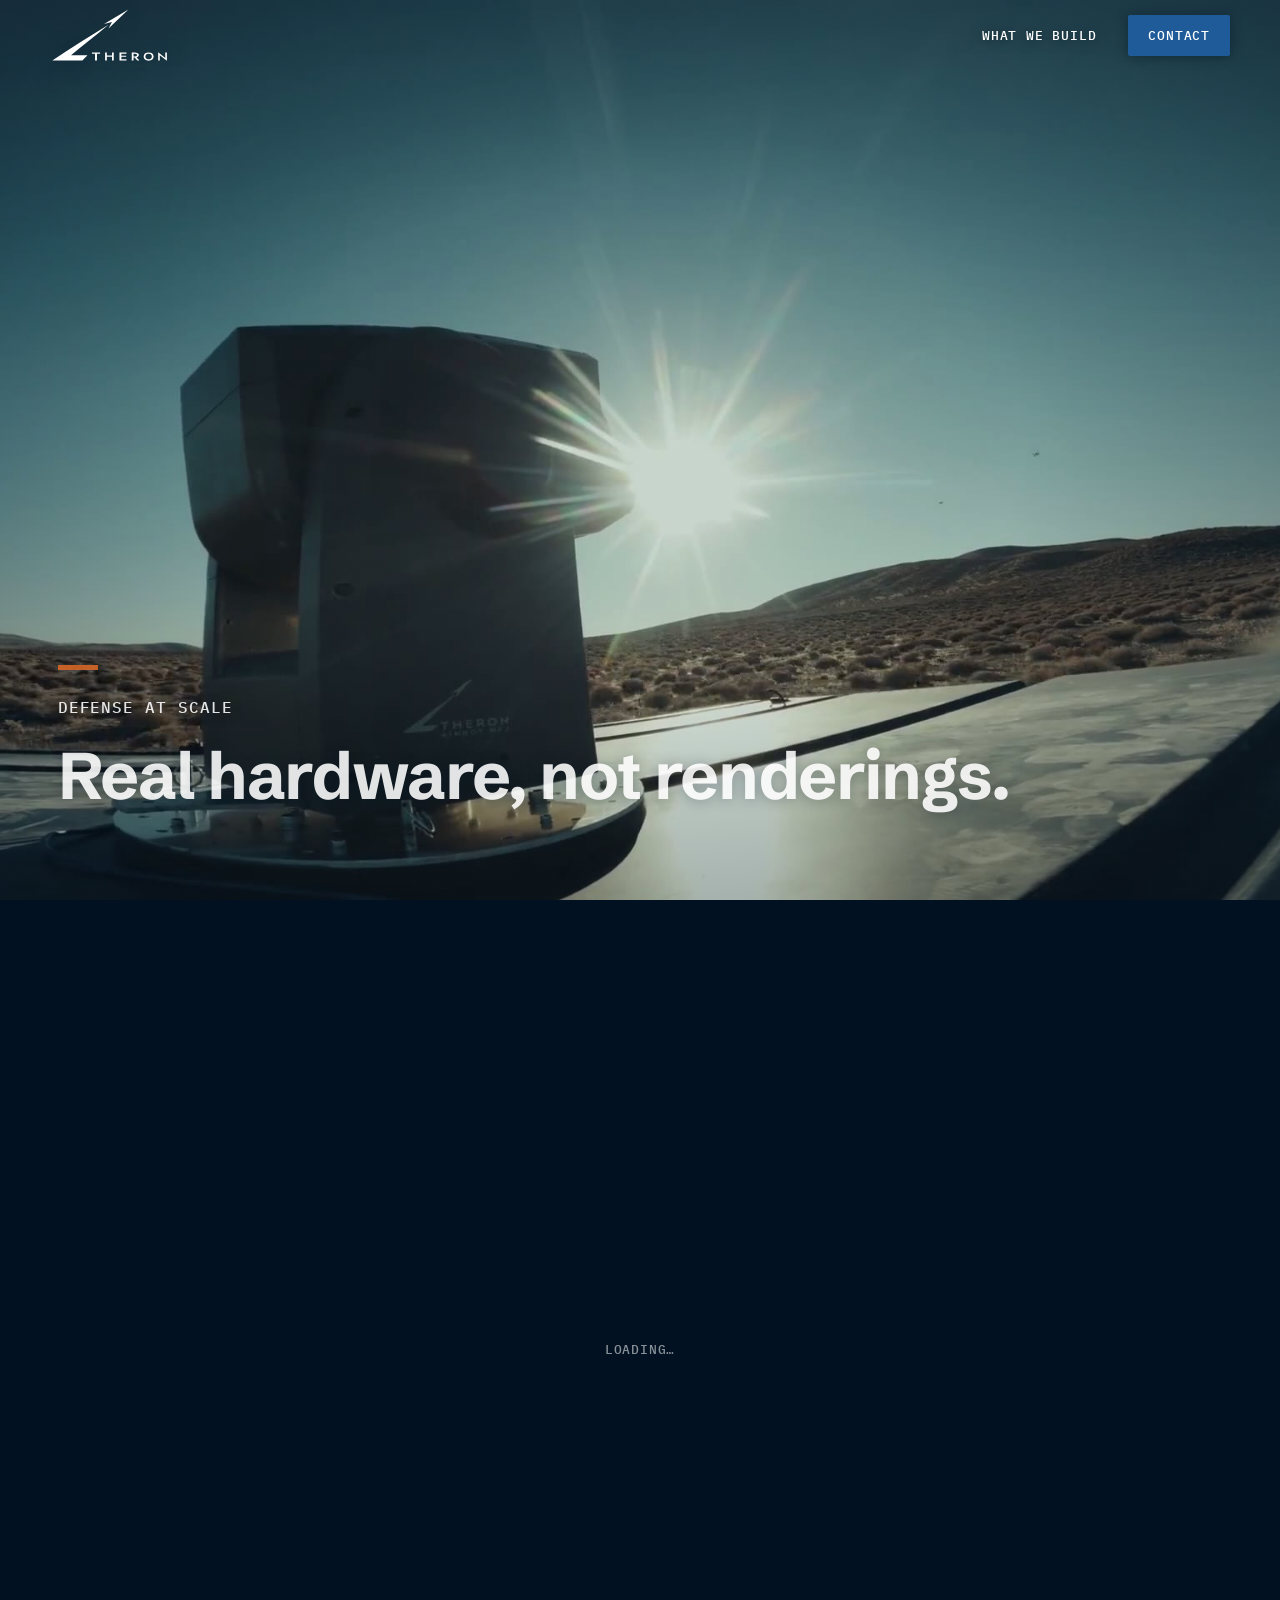
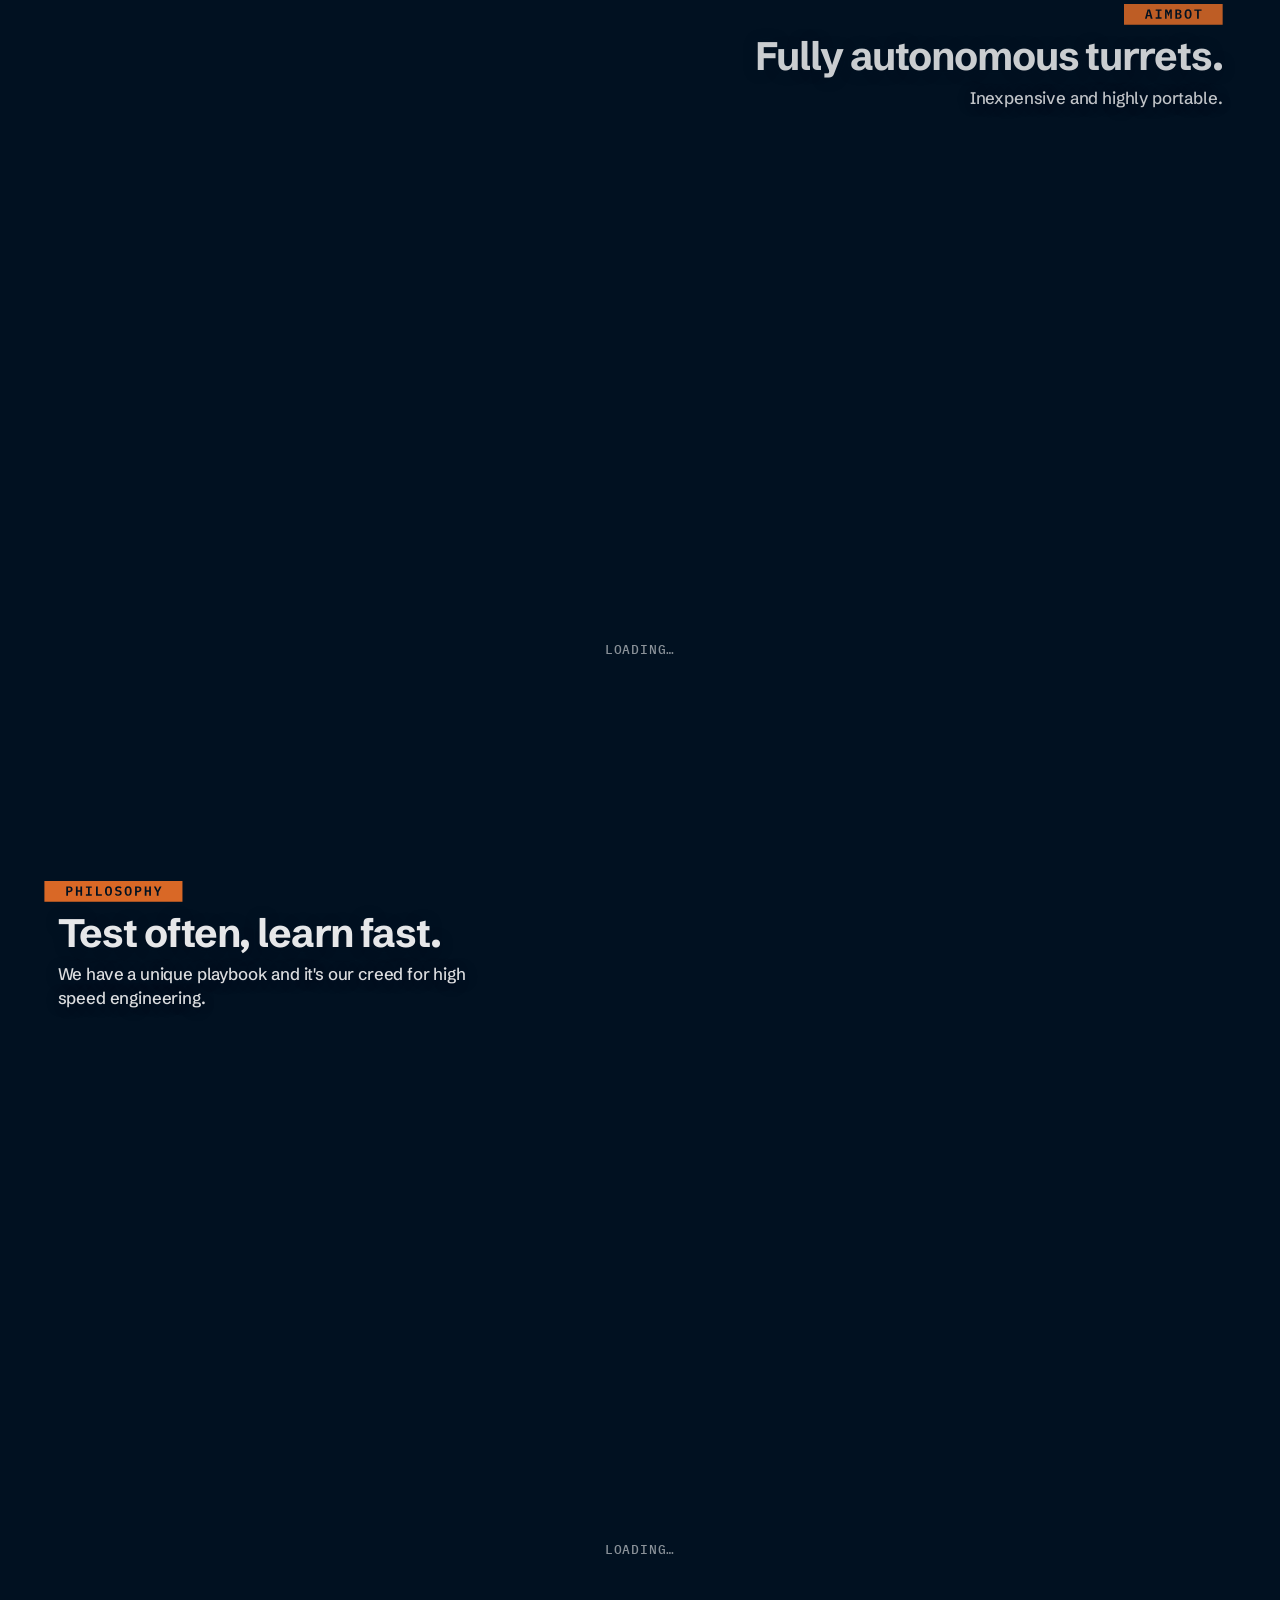
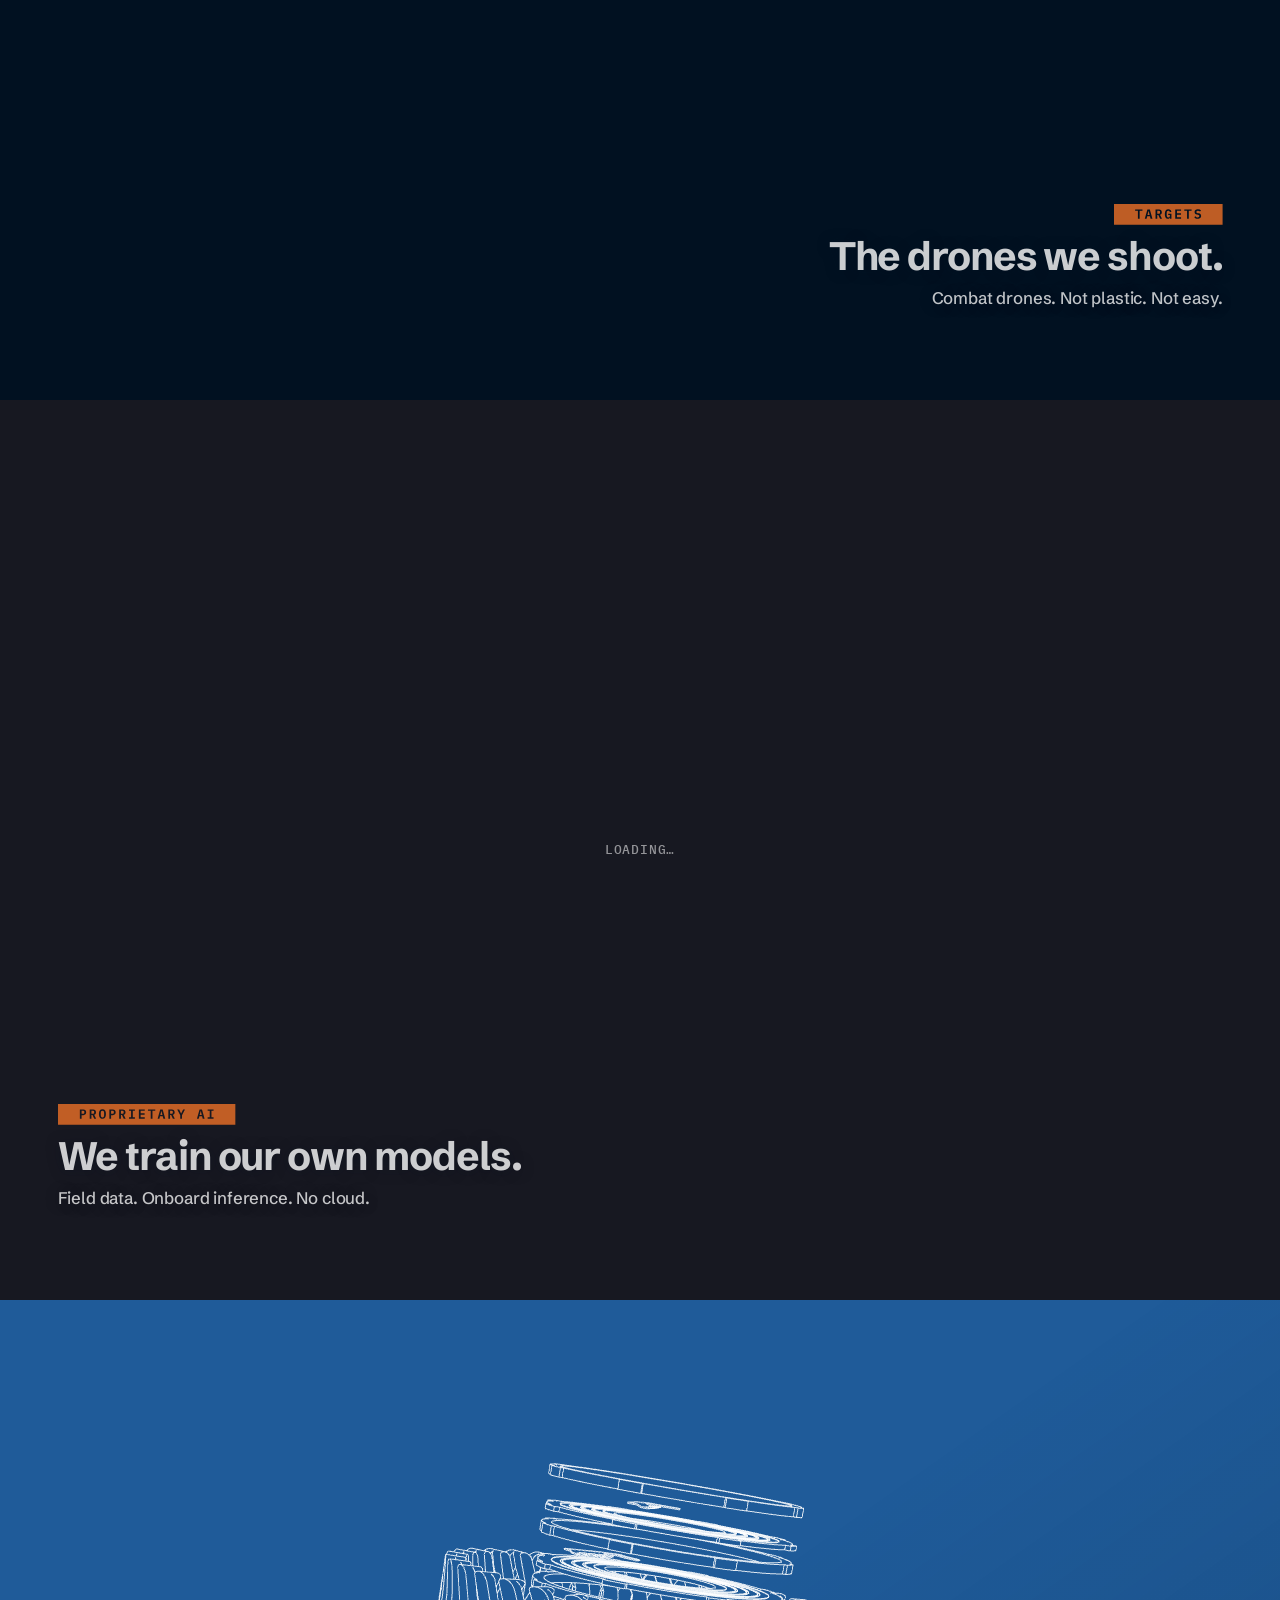
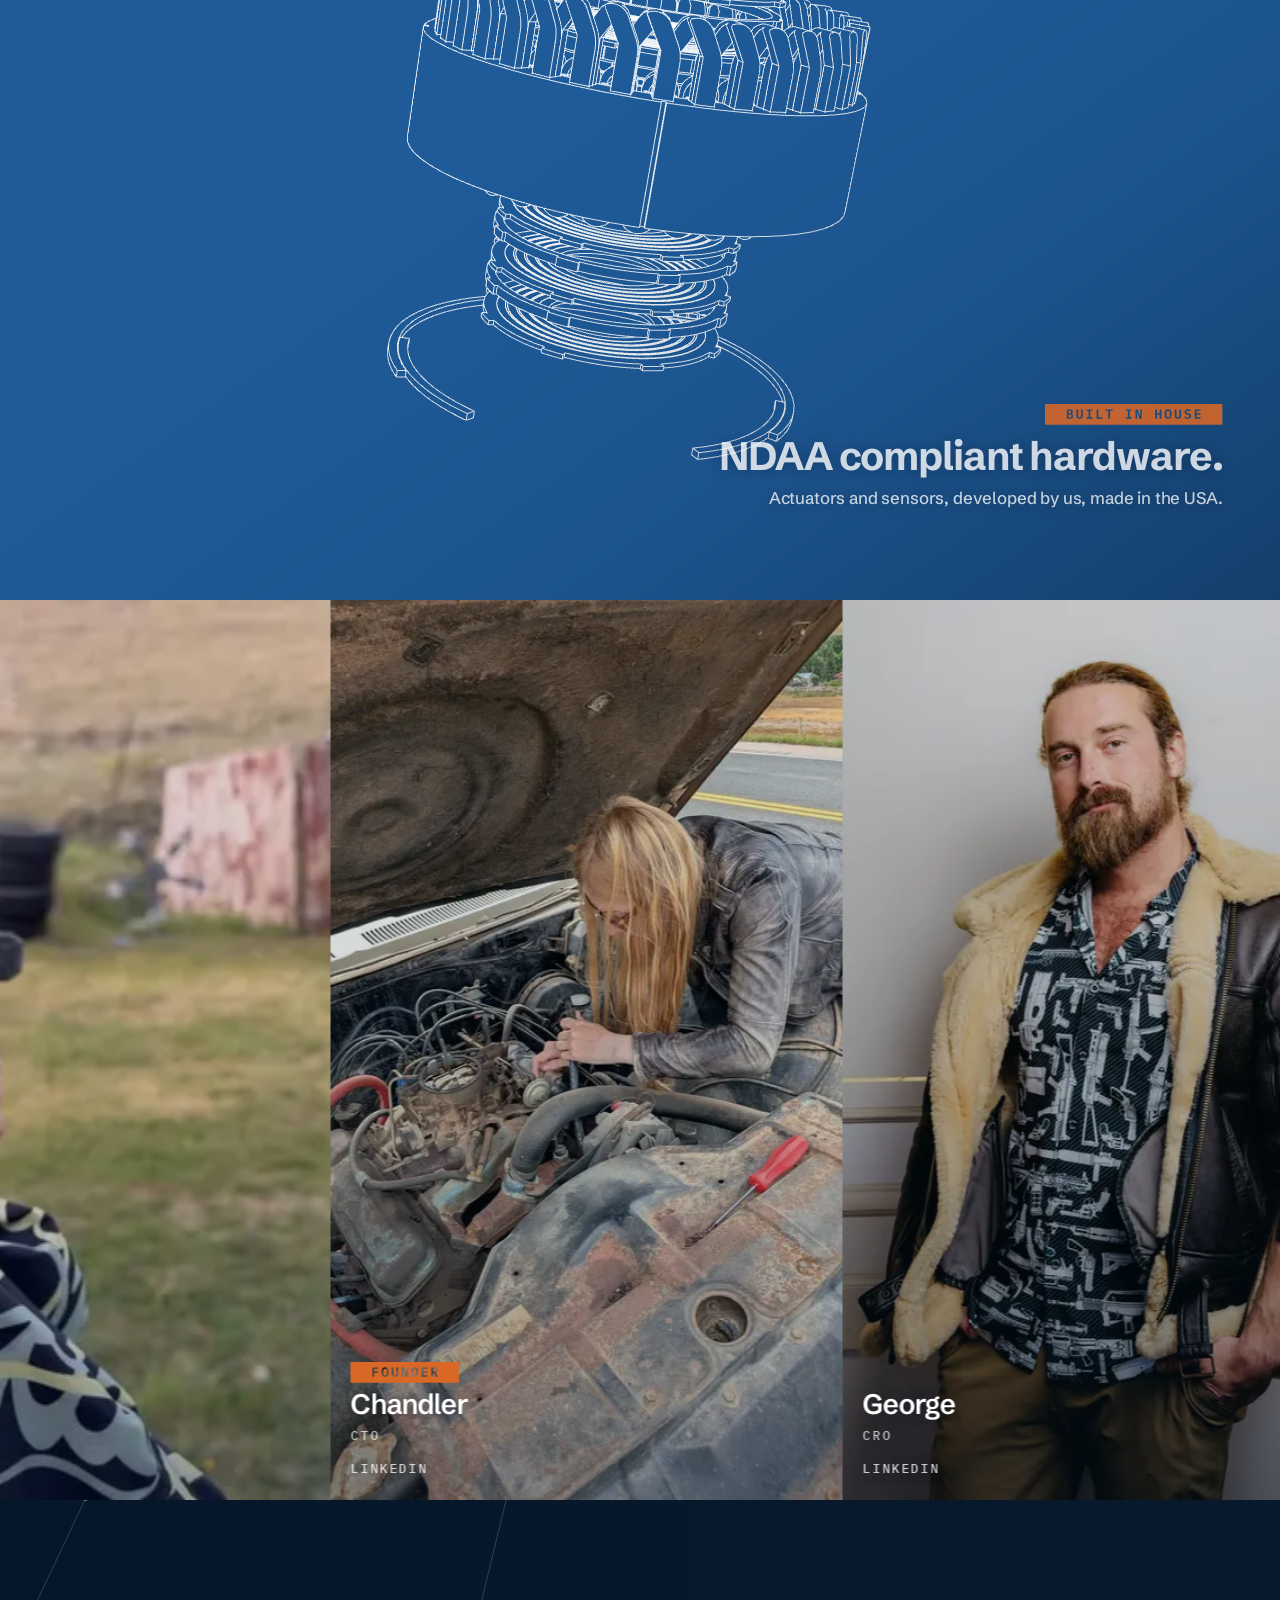
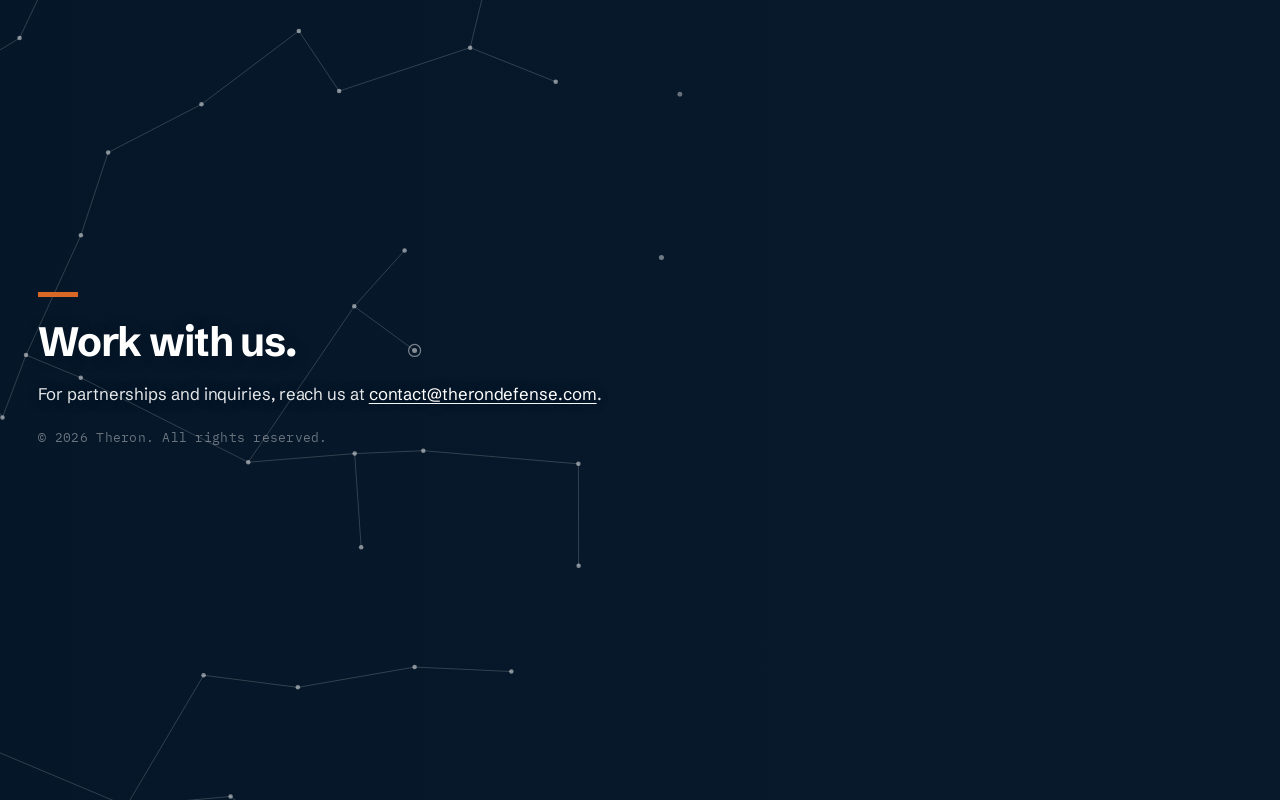
==== commit de561642: "Add Raquel (VP of Operations) after Skylar." ====
--- a/index.html
+++ b/index.html
@@ -177,6 +177,16 @@
         </article>
         <article class="founder-pane">
           <div class="founder-pane-media">
+            <img src="assets/images/team/raquel/01.webp" alt="Raquel" class="is-active" width="900" height="1200" loading="eager" decoding="async">
+          </div>
+          <div class="founder-pane-copy">
+            <p class="founder-name">Raquel</p>
+            <p class="founder-role">VP of Operations</p>
+            <span class="founder-social founder-social--empty" aria-hidden="true"></span>
+          </div>
+        </article>
+        <article class="founder-pane">
+          <div class="founder-pane-media">
             <img src="assets/images/team/aaron/01.webp?v=6" alt="Aaron" class="is-active aaron-shop" width="900" height="1133" loading="eager" decoding="async">
           </div>
           <div class="founder-pane-copy">
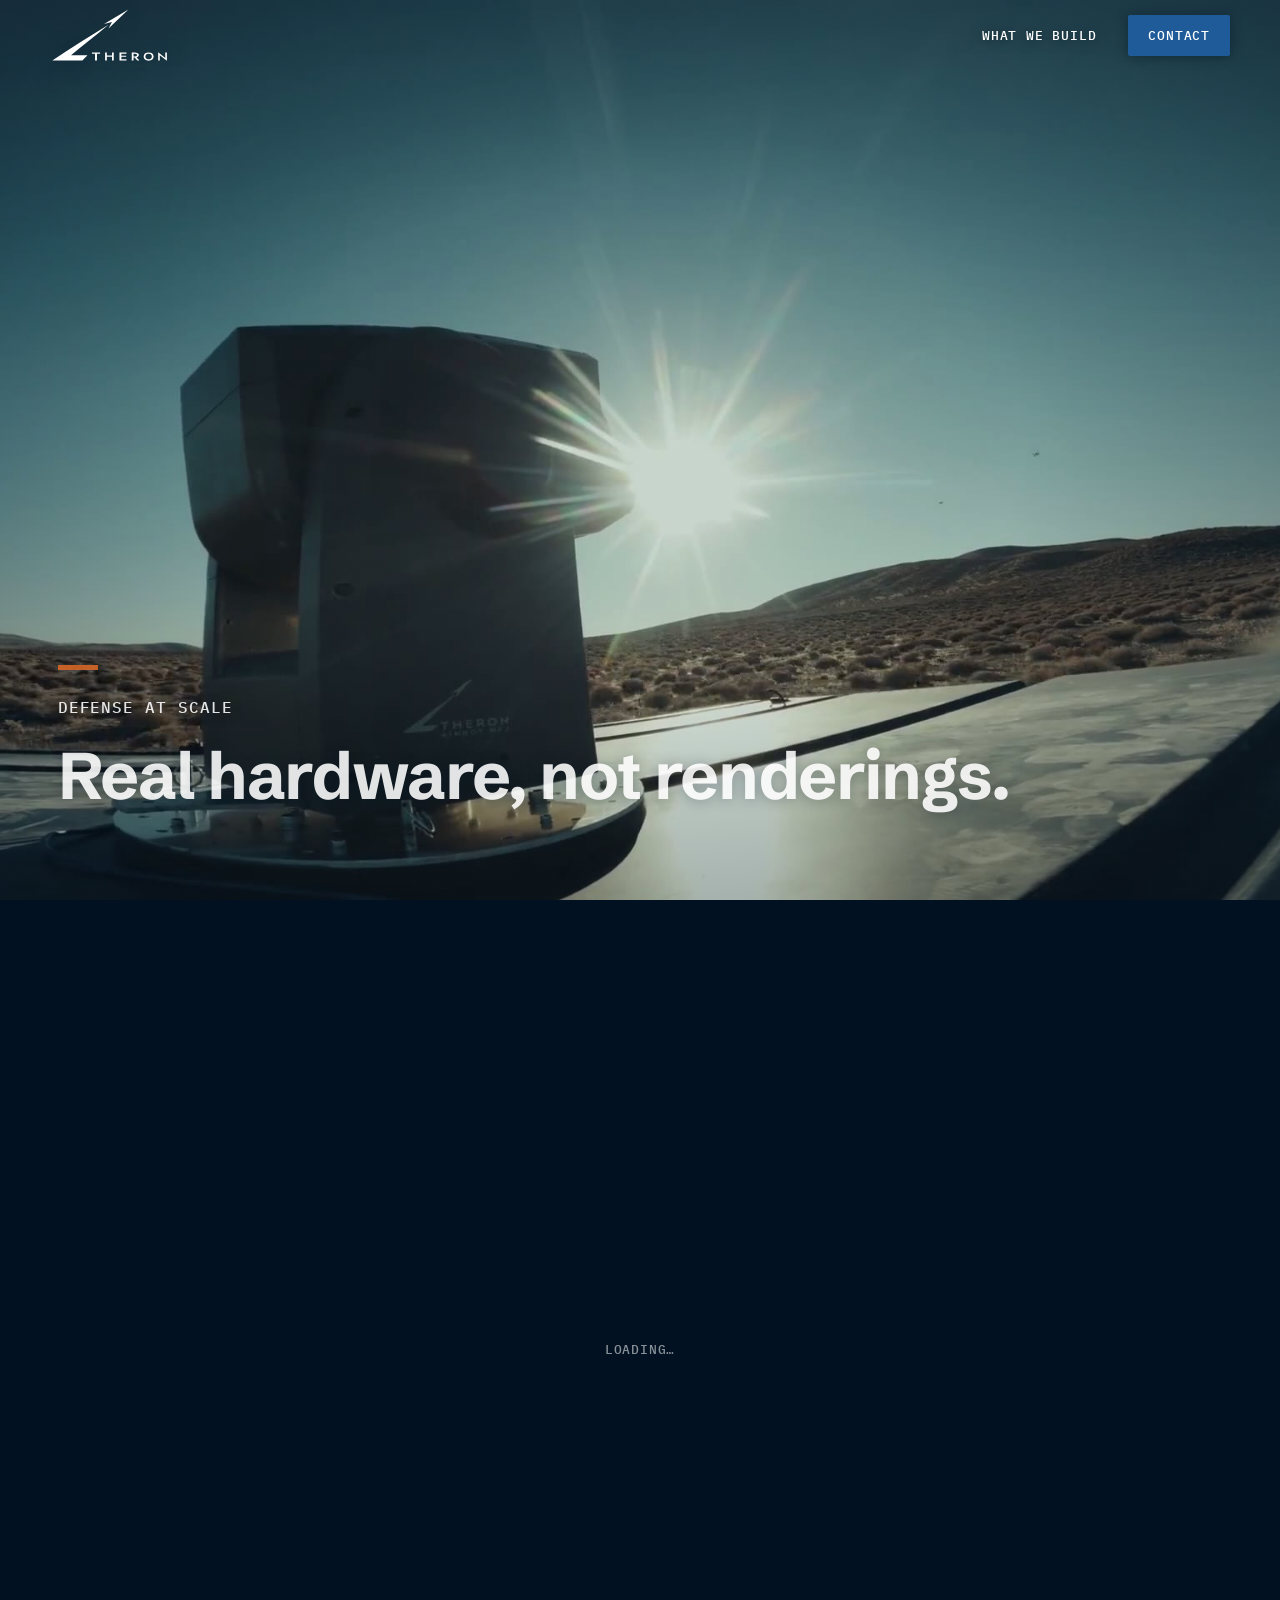
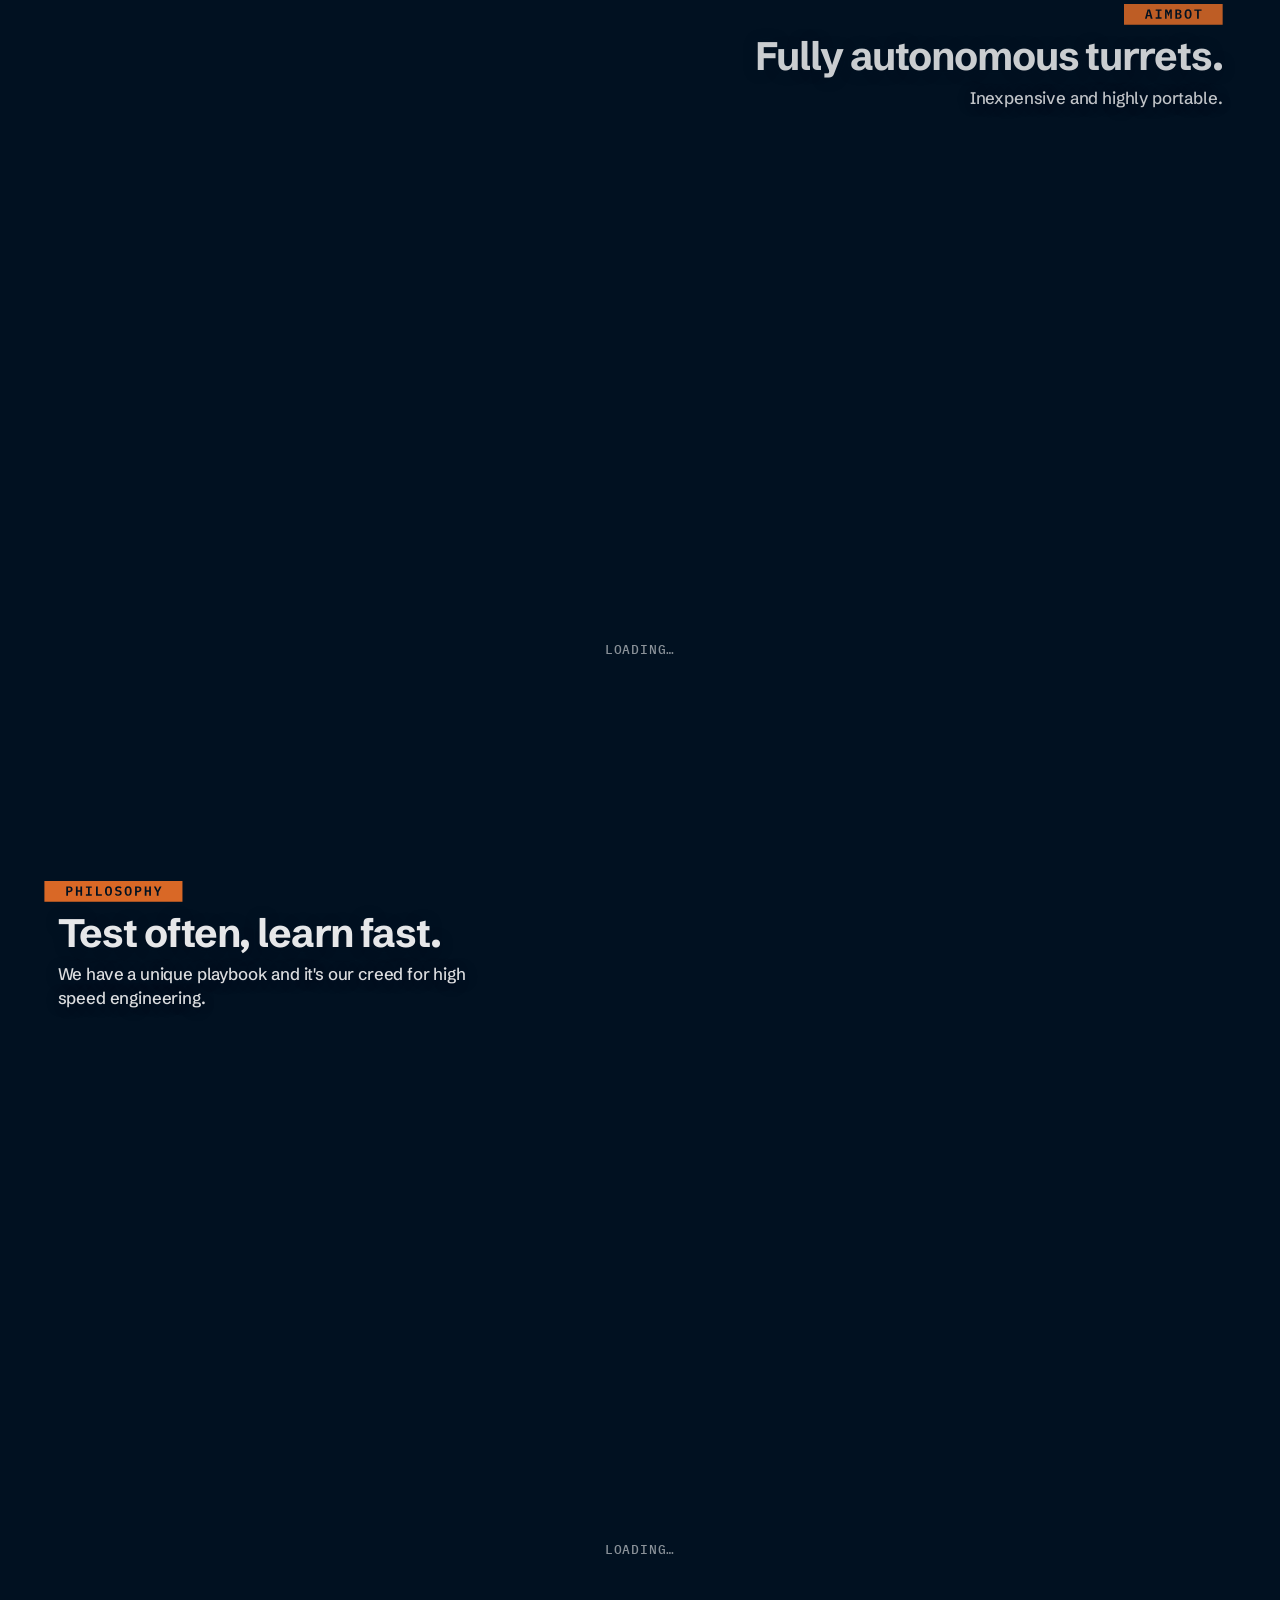
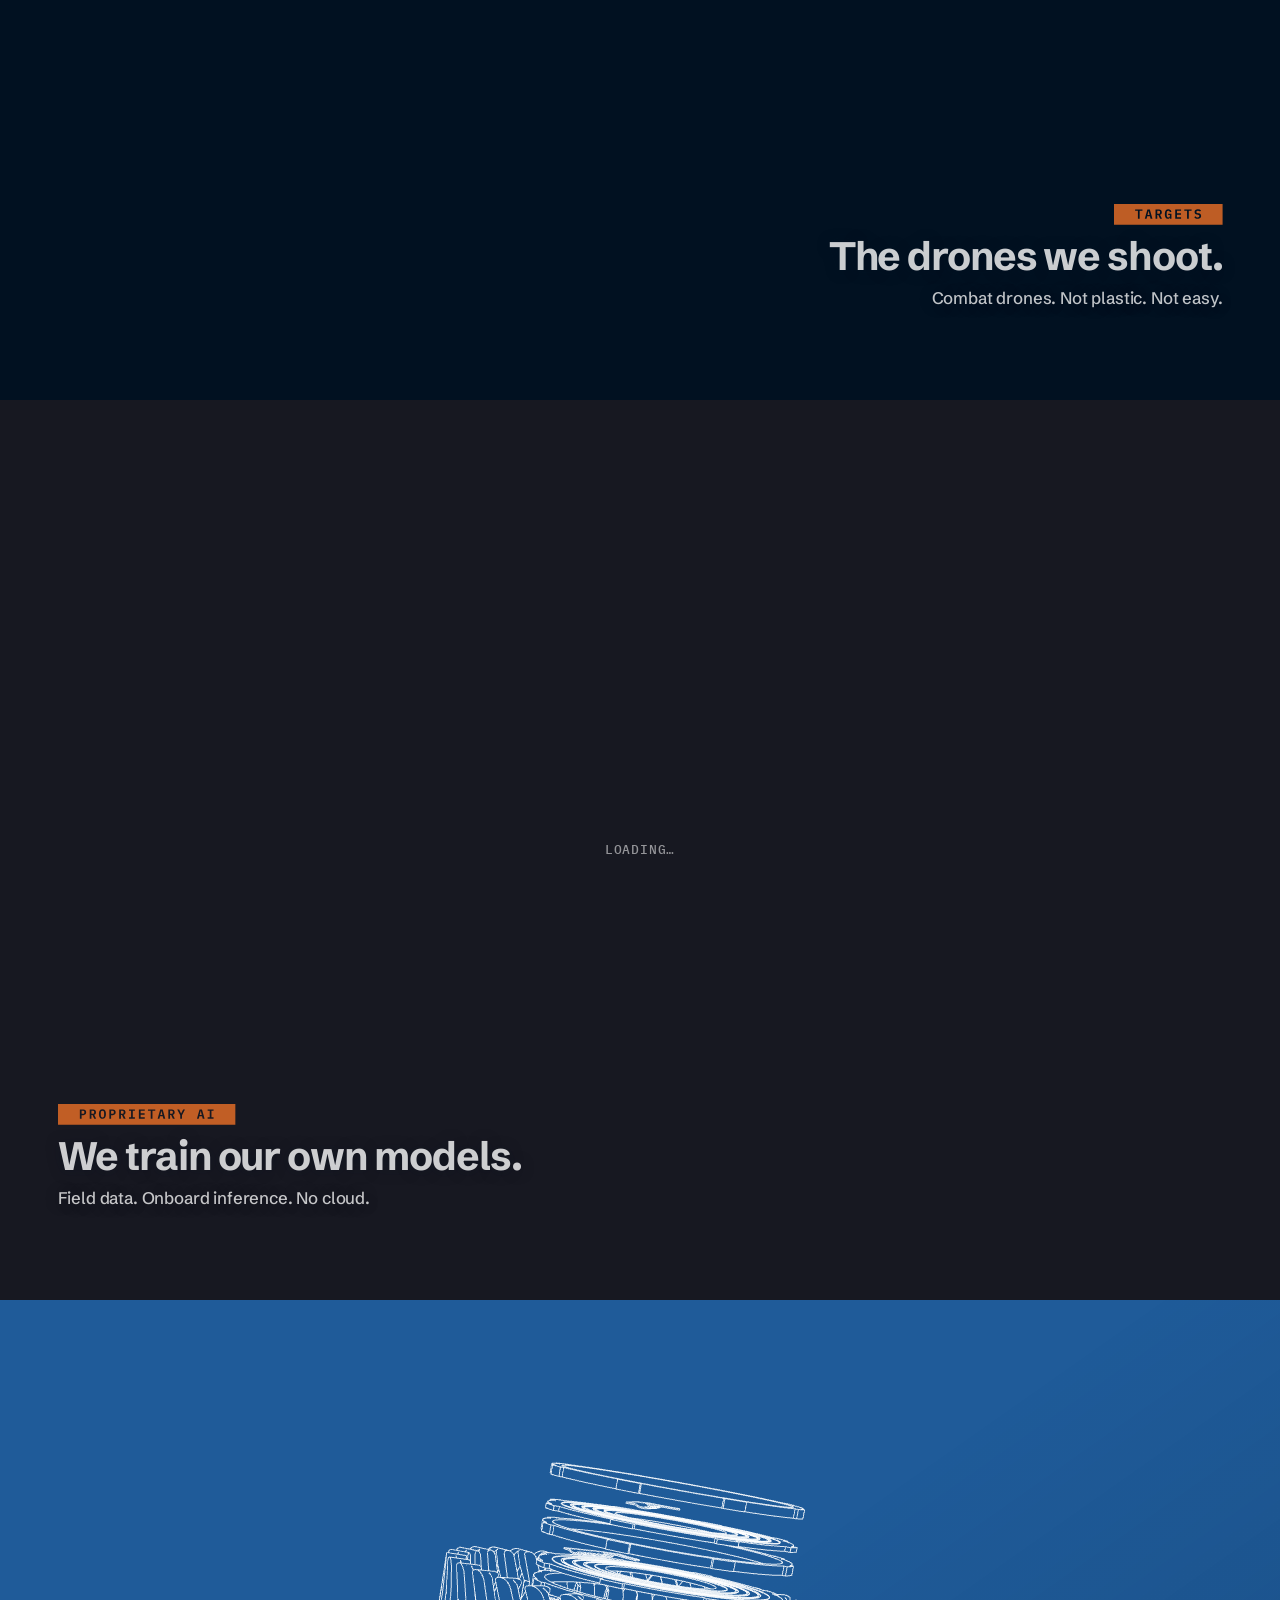
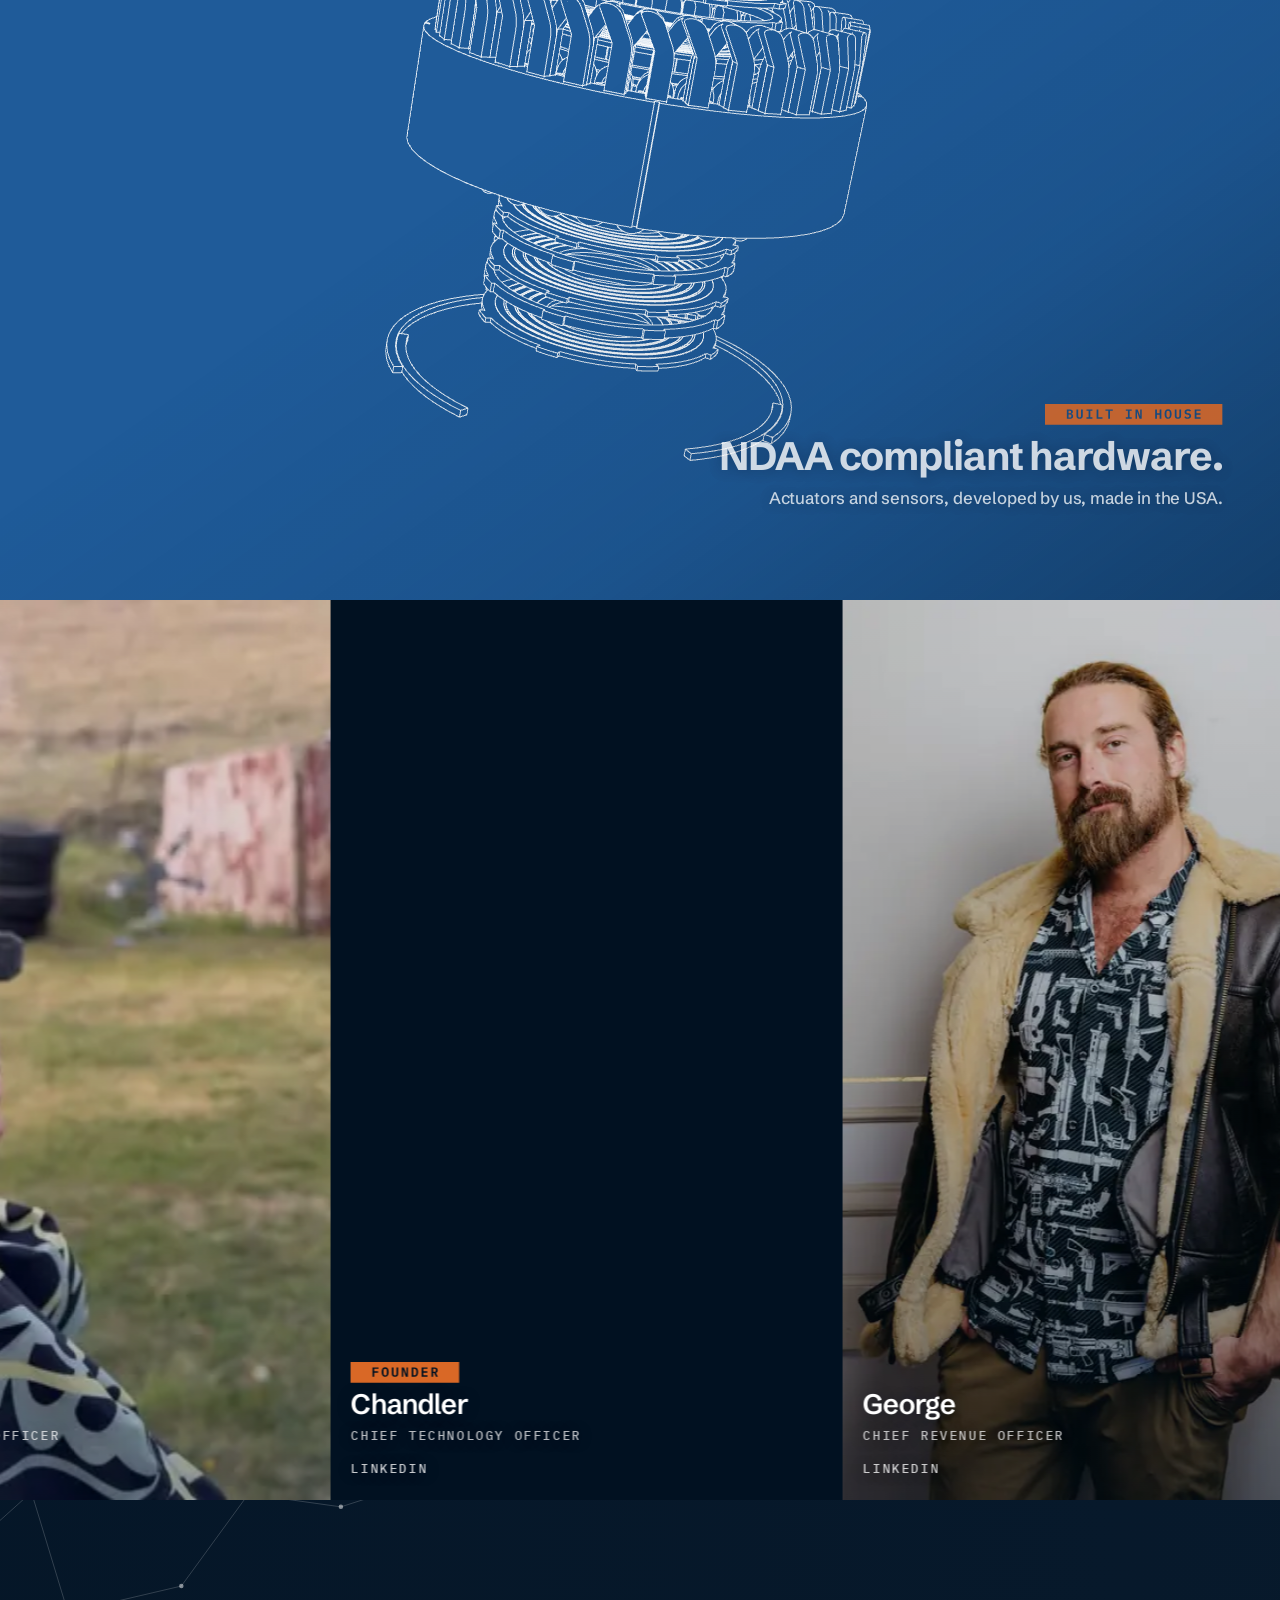
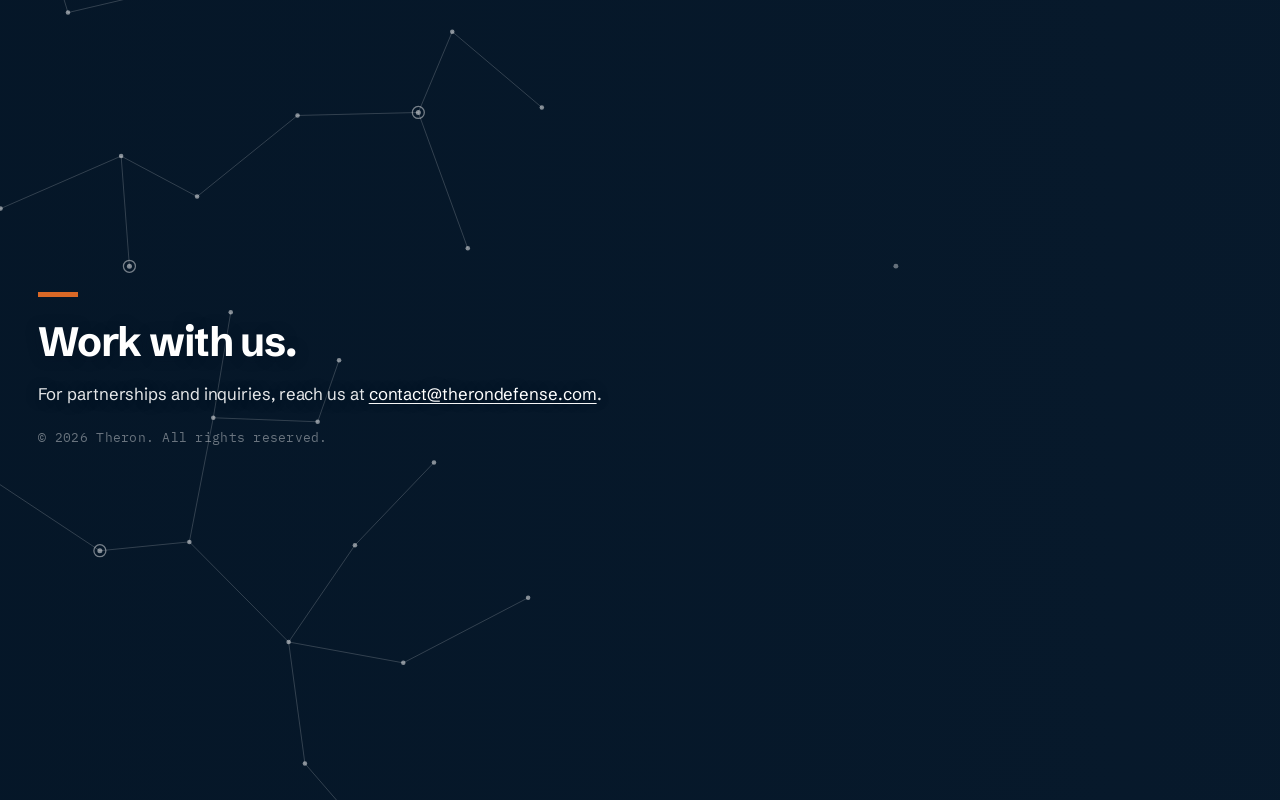
==== commit 75db2dca: "Team: full titles on every card." ====
--- a/index.html
+++ b/index.html
@@ -138,7 +138,7 @@
           <div class="founder-pane-copy">
             <p class="founder-mark" aria-label="Founder"><svg viewBox="0 0 94.0 18" width="94.0" height="18" aria-hidden="true"><path fill="currentColor" fill-rule="evenodd" d="M0 0H94.0V18H0Z M18.9545 12.7V4.673H24.1985V5.914999999999999H20.461V8.008H23.8305V9.25H20.461V12.7Z M29.959999999999997 12.838Q29.177999999999997 12.838 28.602999999999998 12.556249999999999Q28.028 12.2745 27.654249999999998 11.7455Q27.280499999999996 11.2165 27.102249999999998 10.446Q26.924 9.6755 26.924 8.686499999999999Q26.924 7.709 27.102249999999998 6.9327499999999995Q27.280499999999996 6.156499999999999 27.654249999999998 5.6274999999999995Q28.028 5.0985 28.602999999999998 4.81675Q29.177999999999997 4.535 29.959999999999997 4.535Q31.523999999999997 4.535 32.26 5.6274999999999995Q32.995999999999995 6.72 32.995999999999995 8.686499999999999Q32.995999999999995 10.652999999999999 32.26 11.7455Q31.523999999999997 12.838 29.959999999999997 12.838ZM29.959999999999997 11.6075Q30.362499999999997 11.6075 30.638499999999997 11.45225Q30.914499999999997 11.296999999999999 31.081249999999997 11.0095Q31.247999999999998 10.722 31.32275 10.30225Q31.397499999999997 9.8825 31.397499999999997 9.364999999999998V7.996499999999999Q31.397499999999997 6.961499999999999 31.081249999999997 6.363499999999999Q30.764999999999997 5.765499999999999 29.959999999999997 5.765499999999999Q29.154999999999998 5.765499999999999 28.838749999999997 6.363499999999999Q28.522499999999997 6.961499999999999 28.522499999999997 7.996499999999999V9.3765Q28.522499999999997 10.4115 28.838749999999997 11.0095Q29.154999999999998 11.6075 29.959999999999997 11.6075Z M37.23949999999999 4.673V9.6755Q37.23949999999999 10.123999999999999 37.268249999999995 10.4805Q37.297 10.837 37.41775 11.084249999999999Q37.5385 11.331499999999998 37.78574999999999 11.4695Q38.032999999999994 11.6075 38.47 11.6075Q38.907 11.6075 39.15425 11.4695Q39.4015 11.331499999999998 39.52225 11.084249999999999Q39.642999999999994 10.837 39.671749999999996 10.4805Q39.7005 10.123999999999999 39.7005 9.6755V4.673H41.206999999999994V9.4455Q41.206999999999994 10.2965 41.1035 10.928999999999998Q40.99999999999999 11.561499999999999 40.70099999999999 11.986999999999998Q40.401999999999994 12.4125 39.86725 12.62525Q39.332499999999996 12.838 38.47 12.838Q37.607499999999995 12.838 37.07275 12.62525Q36.538 12.4125 36.239 11.986999999999998Q35.94 11.561499999999999 35.8365 10.928999999999998Q35.733 10.2965 35.733 9.4455V4.673Z M45.7035 6.9384999999999994H45.5885V12.7H44.3005V4.673H46.152L48.2565 10.4345H48.3715V4.673H49.6595V12.7H47.808Z M52.8795 4.673H55.375Q56.939 4.673 57.70375 5.708Q58.4685 6.742999999999999 58.4685 8.686499999999999Q58.4685 10.641499999999999 57.70375 11.670749999999998Q56.939 12.7 55.375 12.7H52.8795ZM55.271499999999996 11.4925Q56.0995 11.4925 56.49625 10.952Q56.893 10.4115 56.893 9.3765V7.984999999999999Q56.893 6.961499999999999 56.49625 6.420999999999999Q56.0995 5.8805 55.271499999999996 5.8805H54.363V11.4925Z M61.5045 12.7V4.673H66.576V5.914999999999999H63.010999999999996V8.008H66.4495V9.25H63.010999999999996V11.457999999999998H66.576V12.7Z M71.4865 12.7H69.98V4.673H73.0275Q74.2005 4.673 74.8215 5.34Q75.4425 6.007 75.4425 7.156999999999999Q75.4425 8.0425 75.03425 8.64625Q74.626 9.25 73.867 9.411L75.5805 12.7H73.9245L72.395 9.583499999999999H71.4865ZM72.717 8.410499999999999Q73.3265 8.410499999999999 73.59100000000001 8.16325Q73.8555 7.9159999999999995 73.8555 7.3755V6.9384999999999994Q73.8555 6.398 73.59100000000001 6.1507499999999995Q73.3265 5.903499999999999 72.717 5.903499999999999H71.4865V8.410499999999999Z"/></svg></p>
             <p class="founder-name">Hagen</p>
-            <p class="founder-role">CEO</p>
+            <p class="founder-role">Chief Executive Officer</p>
             <a class="founder-social" href="https://www.linkedin.com/in/hagen-o-neill-5105b7207/" target="_blank" rel="noopener noreferrer">LinkedIn</a>
           </div>
         </article>
@@ -151,7 +151,7 @@
           <div class="founder-pane-copy">
             <p class="founder-mark" aria-label="Founder"><svg viewBox="0 0 94.0 18" width="94.0" height="18" aria-hidden="true"><path fill="currentColor" fill-rule="evenodd" d="M0 0H94.0V18H0Z M18.9545 12.7V4.673H24.1985V5.914999999999999H20.461V8.008H23.8305V9.25H20.461V12.7Z M29.959999999999997 12.838Q29.177999999999997 12.838 28.602999999999998 12.556249999999999Q28.028 12.2745 27.654249999999998 11.7455Q27.280499999999996 11.2165 27.102249999999998 10.446Q26.924 9.6755 26.924 8.686499999999999Q26.924 7.709 27.102249999999998 6.9327499999999995Q27.280499999999996 6.156499999999999 27.654249999999998 5.6274999999999995Q28.028 5.0985 28.602999999999998 4.81675Q29.177999999999997 4.535 29.959999999999997 4.535Q31.523999999999997 4.535 32.26 5.6274999999999995Q32.995999999999995 6.72 32.995999999999995 8.686499999999999Q32.995999999999995 10.652999999999999 32.26 11.7455Q31.523999999999997 12.838 29.959999999999997 12.838ZM29.959999999999997 11.6075Q30.362499999999997 11.6075 30.638499999999997 11.45225Q30.914499999999997 11.296999999999999 31.081249999999997 11.0095Q31.247999999999998 10.722 31.32275 10.30225Q31.397499999999997 9.8825 31.397499999999997 9.364999999999998V7.996499999999999Q31.397499999999997 6.961499999999999 31.081249999999997 6.363499999999999Q30.764999999999997 5.765499999999999 29.959999999999997 5.765499999999999Q29.154999999999998 5.765499999999999 28.838749999999997 6.363499999999999Q28.522499999999997 6.961499999999999 28.522499999999997 7.996499999999999V9.3765Q28.522499999999997 10.4115 28.838749999999997 11.0095Q29.154999999999998 11.6075 29.959999999999997 11.6075Z M37.23949999999999 4.673V9.6755Q37.23949999999999 10.123999999999999 37.268249999999995 10.4805Q37.297 10.837 37.41775 11.084249999999999Q37.5385 11.331499999999998 37.78574999999999 11.4695Q38.032999999999994 11.6075 38.47 11.6075Q38.907 11.6075 39.15425 11.4695Q39.4015 11.331499999999998 39.52225 11.084249999999999Q39.642999999999994 10.837 39.671749999999996 10.4805Q39.7005 10.123999999999999 39.7005 9.6755V4.673H41.206999999999994V9.4455Q41.206999999999994 10.2965 41.1035 10.928999999999998Q40.99999999999999 11.561499999999999 40.70099999999999 11.986999999999998Q40.401999999999994 12.4125 39.86725 12.62525Q39.332499999999996 12.838 38.47 12.838Q37.607499999999995 12.838 37.07275 12.62525Q36.538 12.4125 36.239 11.986999999999998Q35.94 11.561499999999999 35.8365 10.928999999999998Q35.733 10.2965 35.733 9.4455V4.673Z M45.7035 6.9384999999999994H45.5885V12.7H44.3005V4.673H46.152L48.2565 10.4345H48.3715V4.673H49.6595V12.7H47.808Z M52.8795 4.673H55.375Q56.939 4.673 57.70375 5.708Q58.4685 6.742999999999999 58.4685 8.686499999999999Q58.4685 10.641499999999999 57.70375 11.670749999999998Q56.939 12.7 55.375 12.7H52.8795ZM55.271499999999996 11.4925Q56.0995 11.4925 56.49625 10.952Q56.893 10.4115 56.893 9.3765V7.984999999999999Q56.893 6.961499999999999 56.49625 6.420999999999999Q56.0995 5.8805 55.271499999999996 5.8805H54.363V11.4925Z M61.5045 12.7V4.673H66.576V5.914999999999999H63.010999999999996V8.008H66.4495V9.25H63.010999999999996V11.457999999999998H66.576V12.7Z M71.4865 12.7H69.98V4.673H73.0275Q74.2005 4.673 74.8215 5.34Q75.4425 6.007 75.4425 7.156999999999999Q75.4425 8.0425 75.03425 8.64625Q74.626 9.25 73.867 9.411L75.5805 12.7H73.9245L72.395 9.583499999999999H71.4865ZM72.717 8.410499999999999Q73.3265 8.410499999999999 73.59100000000001 8.16325Q73.8555 7.9159999999999995 73.8555 7.3755V6.9384999999999994Q73.8555 6.398 73.59100000000001 6.1507499999999995Q73.3265 5.903499999999999 72.717 5.903499999999999H71.4865V8.410499999999999Z"/></svg></p>
             <p class="founder-name">Chandler</p>
-            <p class="founder-role">CTO</p>
+            <p class="founder-role">Chief Technology Officer</p>
             <a class="founder-social" href="https://www.linkedin.com/in/cyberpunkcoder/" target="_blank" rel="noopener noreferrer">LinkedIn</a>
           </div>
         </article>
@@ -161,7 +161,7 @@
           </div>
           <div class="founder-pane-copy">
             <p class="founder-name">George</p>
-            <p class="founder-role">CRO</p>
+            <p class="founder-role">Chief Revenue Officer</p>
             <a class="founder-social" href="https://www.linkedin.com/in/gstratch/" target="_blank" rel="noopener noreferrer">LinkedIn</a>
           </div>
         </article>
@@ -171,7 +171,7 @@
           </div>
           <div class="founder-pane-copy">
             <p class="founder-name">Skylar</p>
-            <p class="founder-role">COS</p>
+            <p class="founder-role">Chief of Staff</p>
             <a class="founder-social" href="https://www.linkedin.com/in/skylar-kesselring/" target="_blank" rel="noopener noreferrer">LinkedIn</a>
           </div>
         </article>
@@ -191,7 +191,7 @@
           </div>
           <div class="founder-pane-copy">
             <p class="founder-name">Aaron</p>
-            <p class="founder-role">Tech</p>
+            <p class="founder-role">Technician</p>
             <span class="founder-social founder-social--empty" aria-hidden="true"></span>
           </div>
         </article>
@@ -201,7 +201,7 @@
           </div>
           <div class="founder-pane-copy">
             <p class="founder-name">Eric</p>
-            <p class="founder-role">SWE</p>
+            <p class="founder-role">Software Engineer</p>
             <a class="founder-social" href="https://www.linkedin.com/in/eric-hurchey/" target="_blank" rel="noopener noreferrer">LinkedIn</a>
           </div>
         </article>
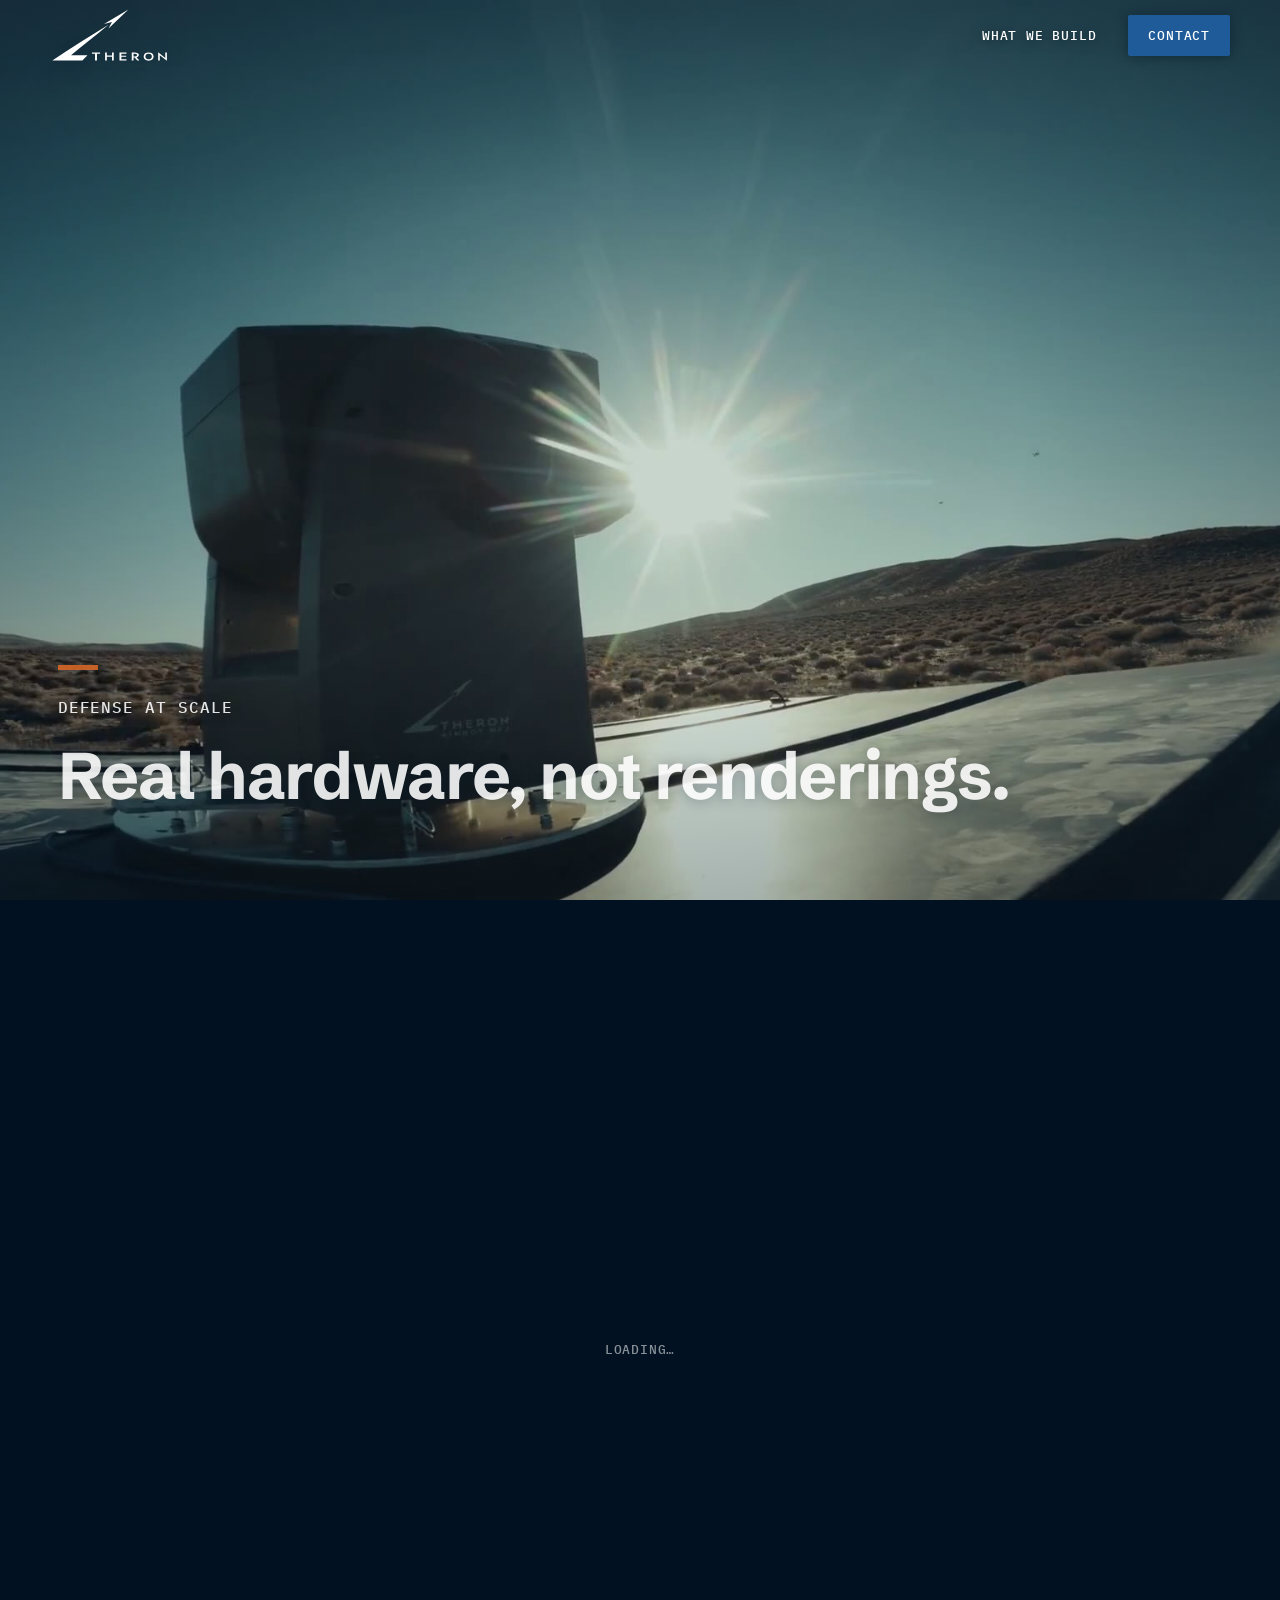
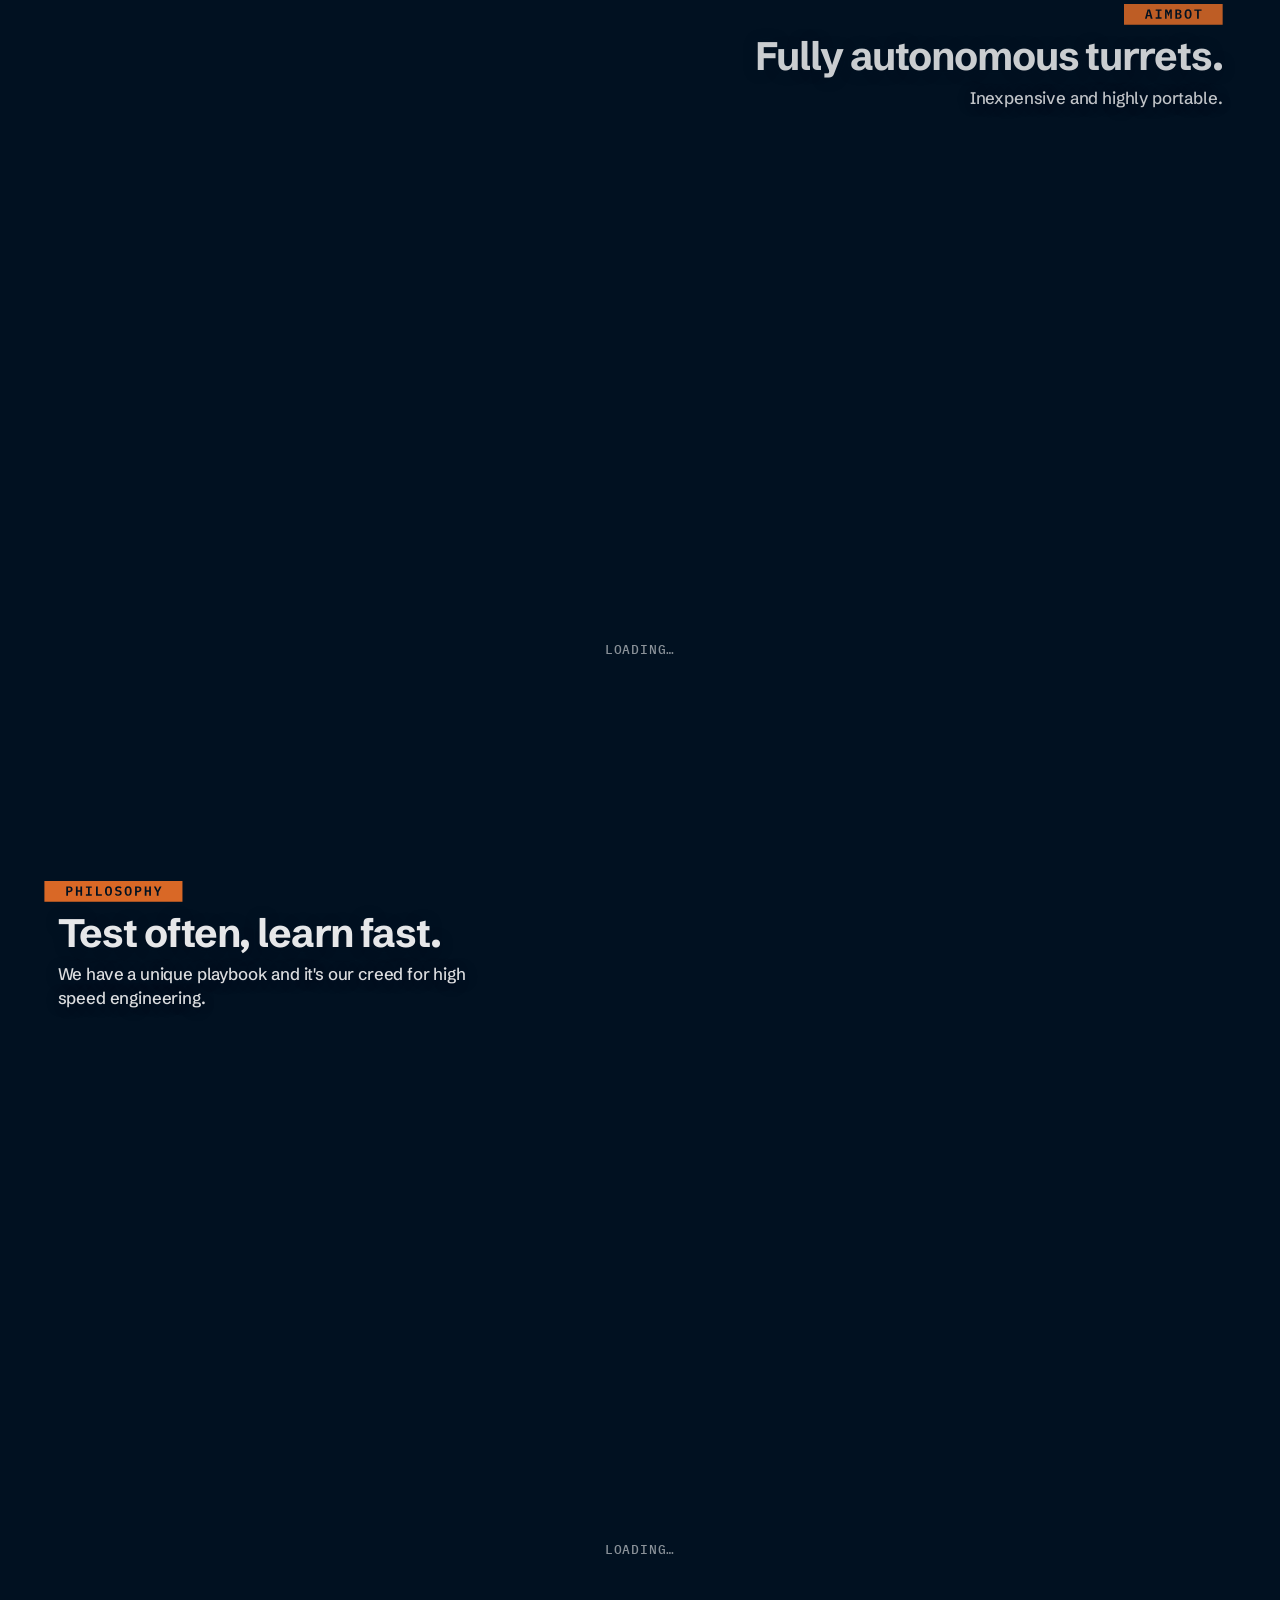
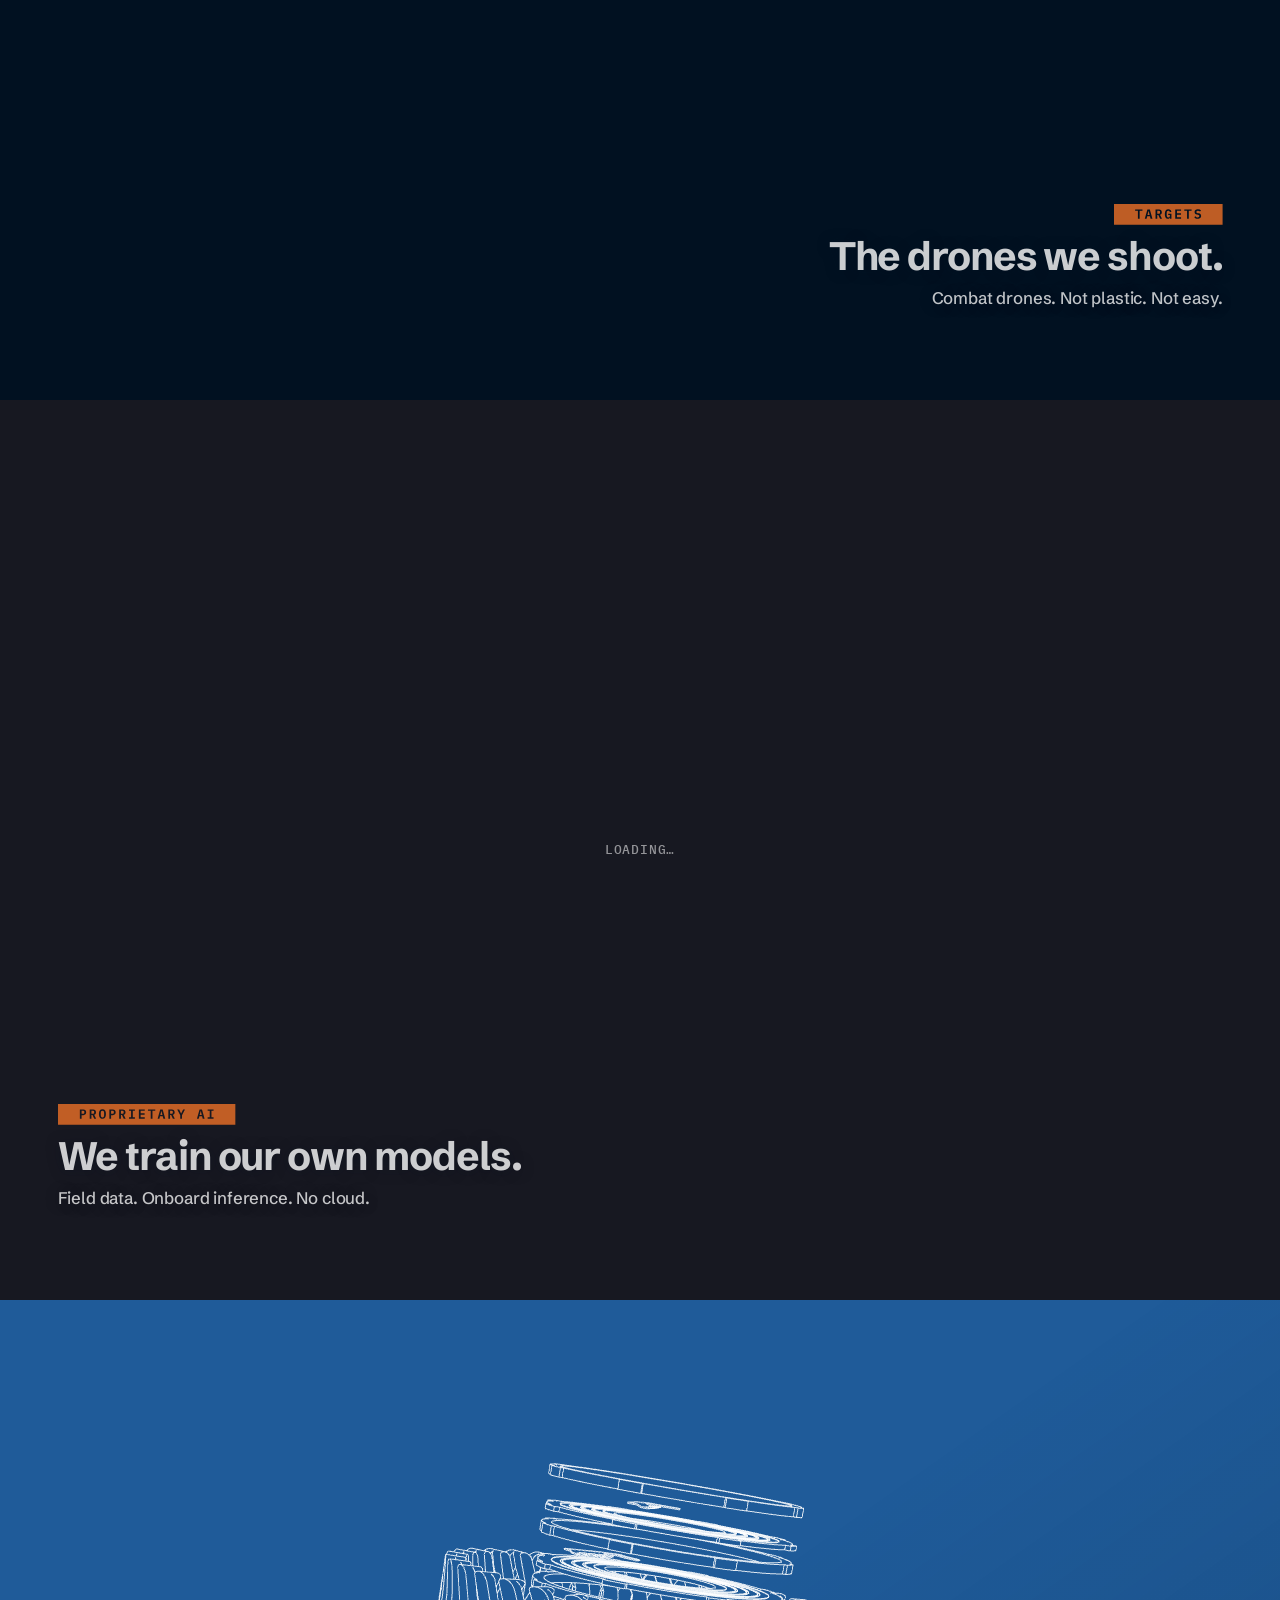
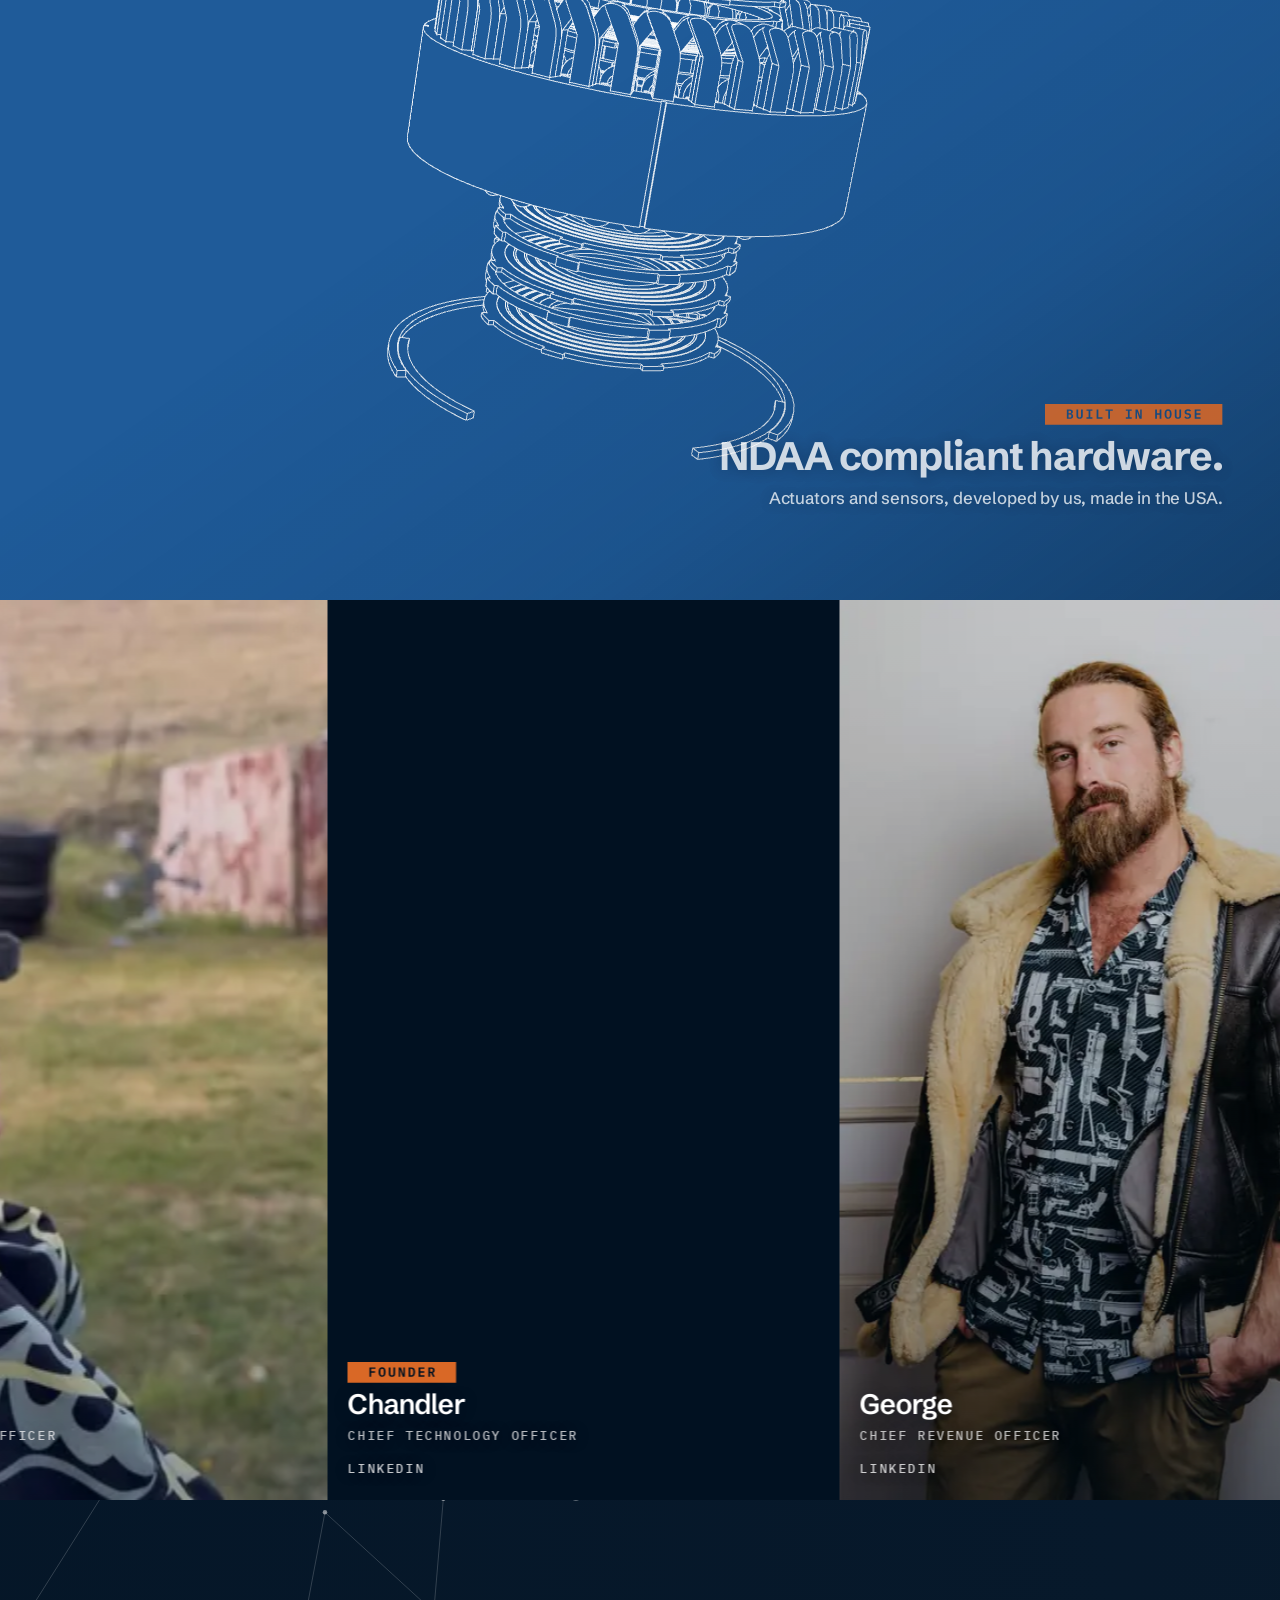
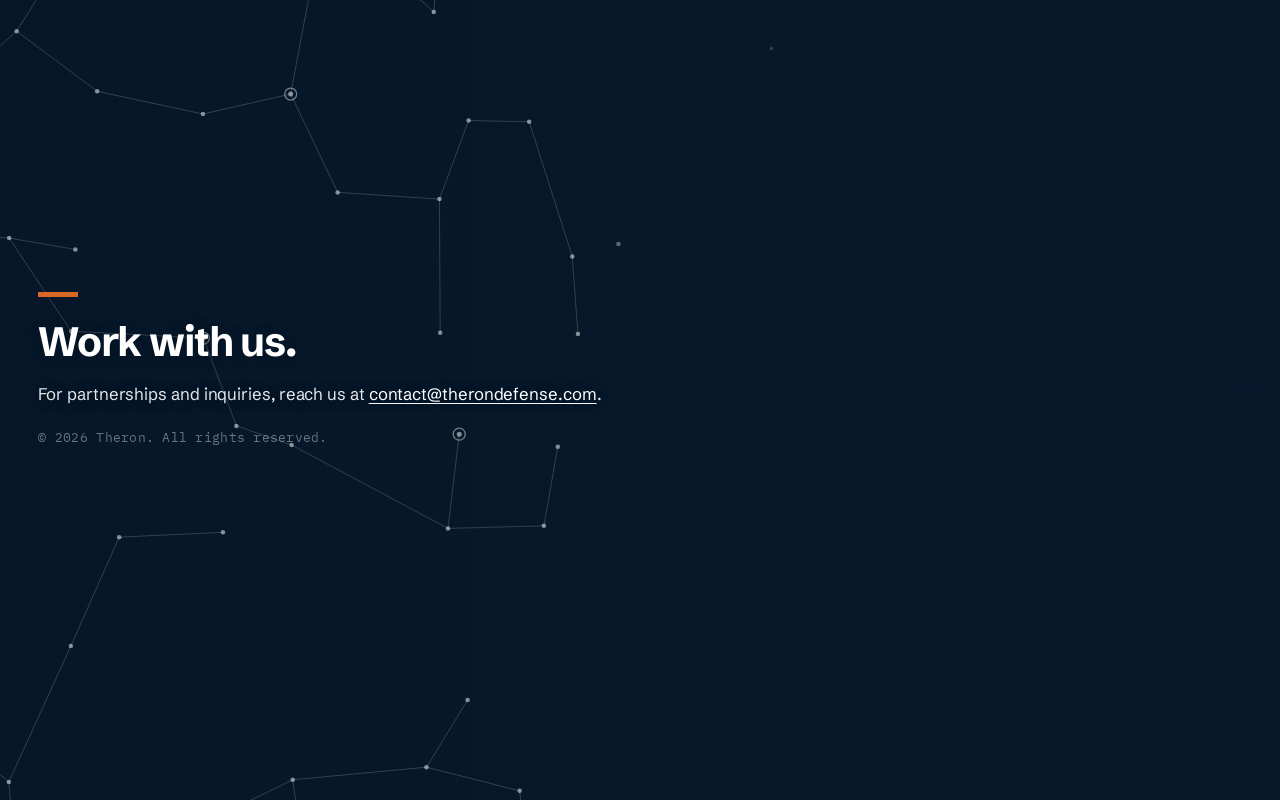
==== commit 8493f7ee: "Chandler: Humvee/turrets photo first." ====
--- a/index.html
+++ b/index.html
@@ -144,9 +144,9 @@
         </article>
         <article class="founder-pane" data-slideshow>
           <div class="founder-pane-media">
-            <img src="assets/images/team/chandler/03.webp" alt="Chandler Johnson" class="is-active" width="600" height="800" loading="eager" decoding="async">
+            <img src="assets/images/team/chandler/02.webp?v=3" alt="Chandler Johnson" class="is-active" width="600" height="800" loading="eager" decoding="async">
+            <img src="assets/images/team/chandler/03.webp" alt="Chandler Johnson" width="600" height="800" loading="eager" decoding="async">
             <img src="assets/images/team/chandler/01.webp" alt="Chandler Johnson" width="600" height="800" loading="eager" decoding="async">
-            <img src="assets/images/team/chandler/02.webp?v=3" alt="Chandler Johnson" width="600" height="800" loading="eager" decoding="async">
           </div>
           <div class="founder-pane-copy">
             <p class="founder-mark" aria-label="Founder"><svg viewBox="0 0 94.0 18" width="94.0" height="18" aria-hidden="true"><path fill="currentColor" fill-rule="evenodd" d="M0 0H94.0V18H0Z M18.9545 12.7V4.673H24.1985V5.914999999999999H20.461V8.008H23.8305V9.25H20.461V12.7Z M29.959999999999997 12.838Q29.177999999999997 12.838 28.602999999999998 12.556249999999999Q28.028 12.2745 27.654249999999998 11.7455Q27.280499999999996 11.2165 27.102249999999998 10.446Q26.924 9.6755 26.924 8.686499999999999Q26.924 7.709 27.102249999999998 6.9327499999999995Q27.280499999999996 6.156499999999999 27.654249999999998 5.6274999999999995Q28.028 5.0985 28.602999999999998 4.81675Q29.177999999999997 4.535 29.959999999999997 4.535Q31.523999999999997 4.535 32.26 5.6274999999999995Q32.995999999999995 6.72 32.995999999999995 8.686499999999999Q32.995999999999995 10.652999999999999 32.26 11.7455Q31.523999999999997 12.838 29.959999999999997 12.838ZM29.959999999999997 11.6075Q30.362499999999997 11.6075 30.638499999999997 11.45225Q30.914499999999997 11.296999999999999 31.081249999999997 11.0095Q31.247999999999998 10.722 31.32275 10.30225Q31.397499999999997 9.8825 31.397499999999997 9.364999999999998V7.996499999999999Q31.397499999999997 6.961499999999999 31.081249999999997 6.363499999999999Q30.764999999999997 5.765499999999999 29.959999999999997 5.765499999999999Q29.154999999999998 5.765499999999999 28.838749999999997 6.363499999999999Q28.522499999999997 6.961499999999999 28.522499999999997 7.996499999999999V9.3765Q28.522499999999997 10.4115 28.838749999999997 11.0095Q29.154999999999998 11.6075 29.959999999999997 11.6075Z M37.23949999999999 4.673V9.6755Q37.23949999999999 10.123999999999999 37.268249999999995 10.4805Q37.297 10.837 37.41775 11.084249999999999Q37.5385 11.331499999999998 37.78574999999999 11.4695Q38.032999999999994 11.6075 38.47 11.6075Q38.907 11.6075 39.15425 11.4695Q39.4015 11.331499999999998 39.52225 11.084249999999999Q39.642999999999994 10.837 39.671749999999996 10.4805Q39.7005 10.123999999999999 39.7005 9.6755V4.673H41.206999999999994V9.4455Q41.206999999999994 10.2965 41.1035 10.928999999999998Q40.99999999999999 11.561499999999999 40.70099999999999 11.986999999999998Q40.401999999999994 12.4125 39.86725 12.62525Q39.332499999999996 12.838 38.47 12.838Q37.607499999999995 12.838 37.07275 12.62525Q36.538 12.4125 36.239 11.986999999999998Q35.94 11.561499999999999 35.8365 10.928999999999998Q35.733 10.2965 35.733 9.4455V4.673Z M45.7035 6.9384999999999994H45.5885V12.7H44.3005V4.673H46.152L48.2565 10.4345H48.3715V4.673H49.6595V12.7H47.808Z M52.8795 4.673H55.375Q56.939 4.673 57.70375 5.708Q58.4685 6.742999999999999 58.4685 8.686499999999999Q58.4685 10.641499999999999 57.70375 11.670749999999998Q56.939 12.7 55.375 12.7H52.8795ZM55.271499999999996 11.4925Q56.0995 11.4925 56.49625 10.952Q56.893 10.4115 56.893 9.3765V7.984999999999999Q56.893 6.961499999999999 56.49625 6.420999999999999Q56.0995 5.8805 55.271499999999996 5.8805H54.363V11.4925Z M61.5045 12.7V4.673H66.576V5.914999999999999H63.010999999999996V8.008H66.4495V9.25H63.010999999999996V11.457999999999998H66.576V12.7Z M71.4865 12.7H69.98V4.673H73.0275Q74.2005 4.673 74.8215 5.34Q75.4425 6.007 75.4425 7.156999999999999Q75.4425 8.0425 75.03425 8.64625Q74.626 9.25 73.867 9.411L75.5805 12.7H73.9245L72.395 9.583499999999999H71.4865ZM72.717 8.410499999999999Q73.3265 8.410499999999999 73.59100000000001 8.16325Q73.8555 7.9159999999999995 73.8555 7.3755V6.9384999999999994Q73.8555 6.398 73.59100000000001 6.1507499999999995Q73.3265 5.903499999999999 72.717 5.903499999999999H71.4865V8.410499999999999Z"/></svg></p>
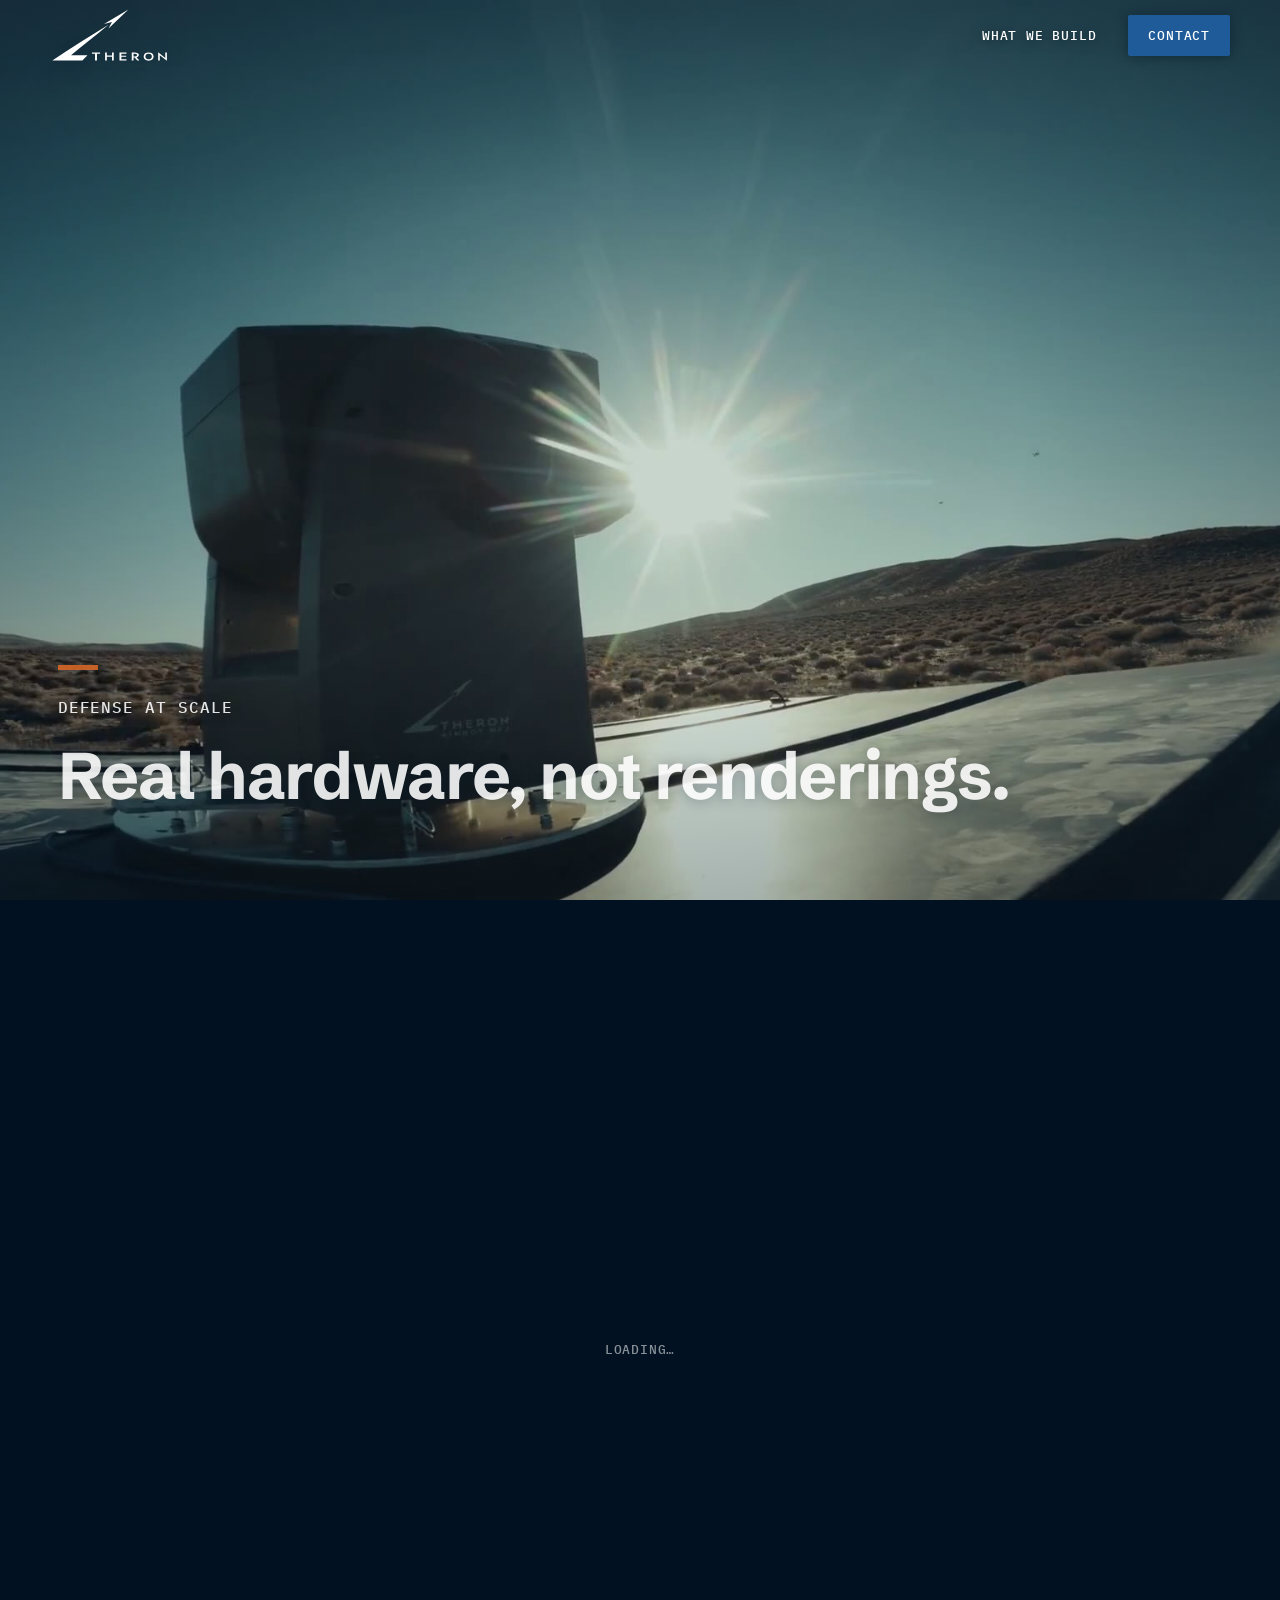
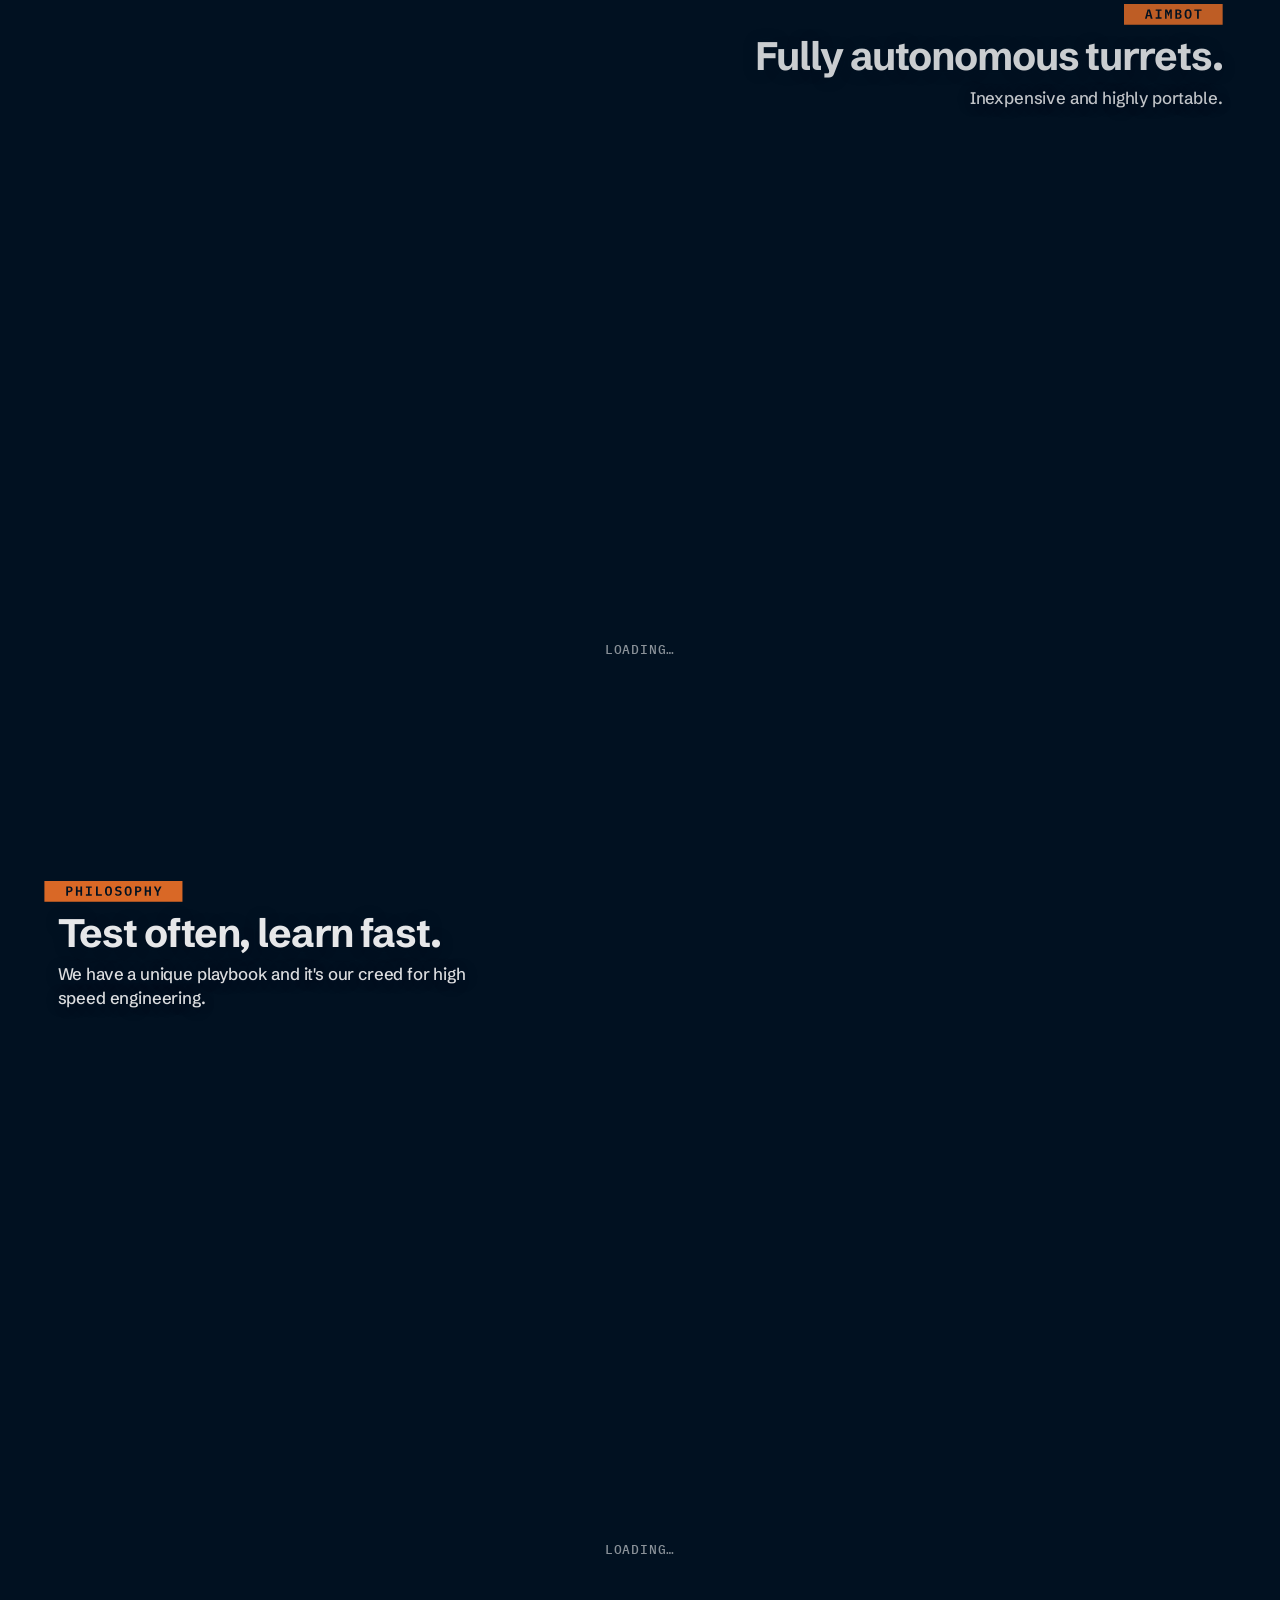
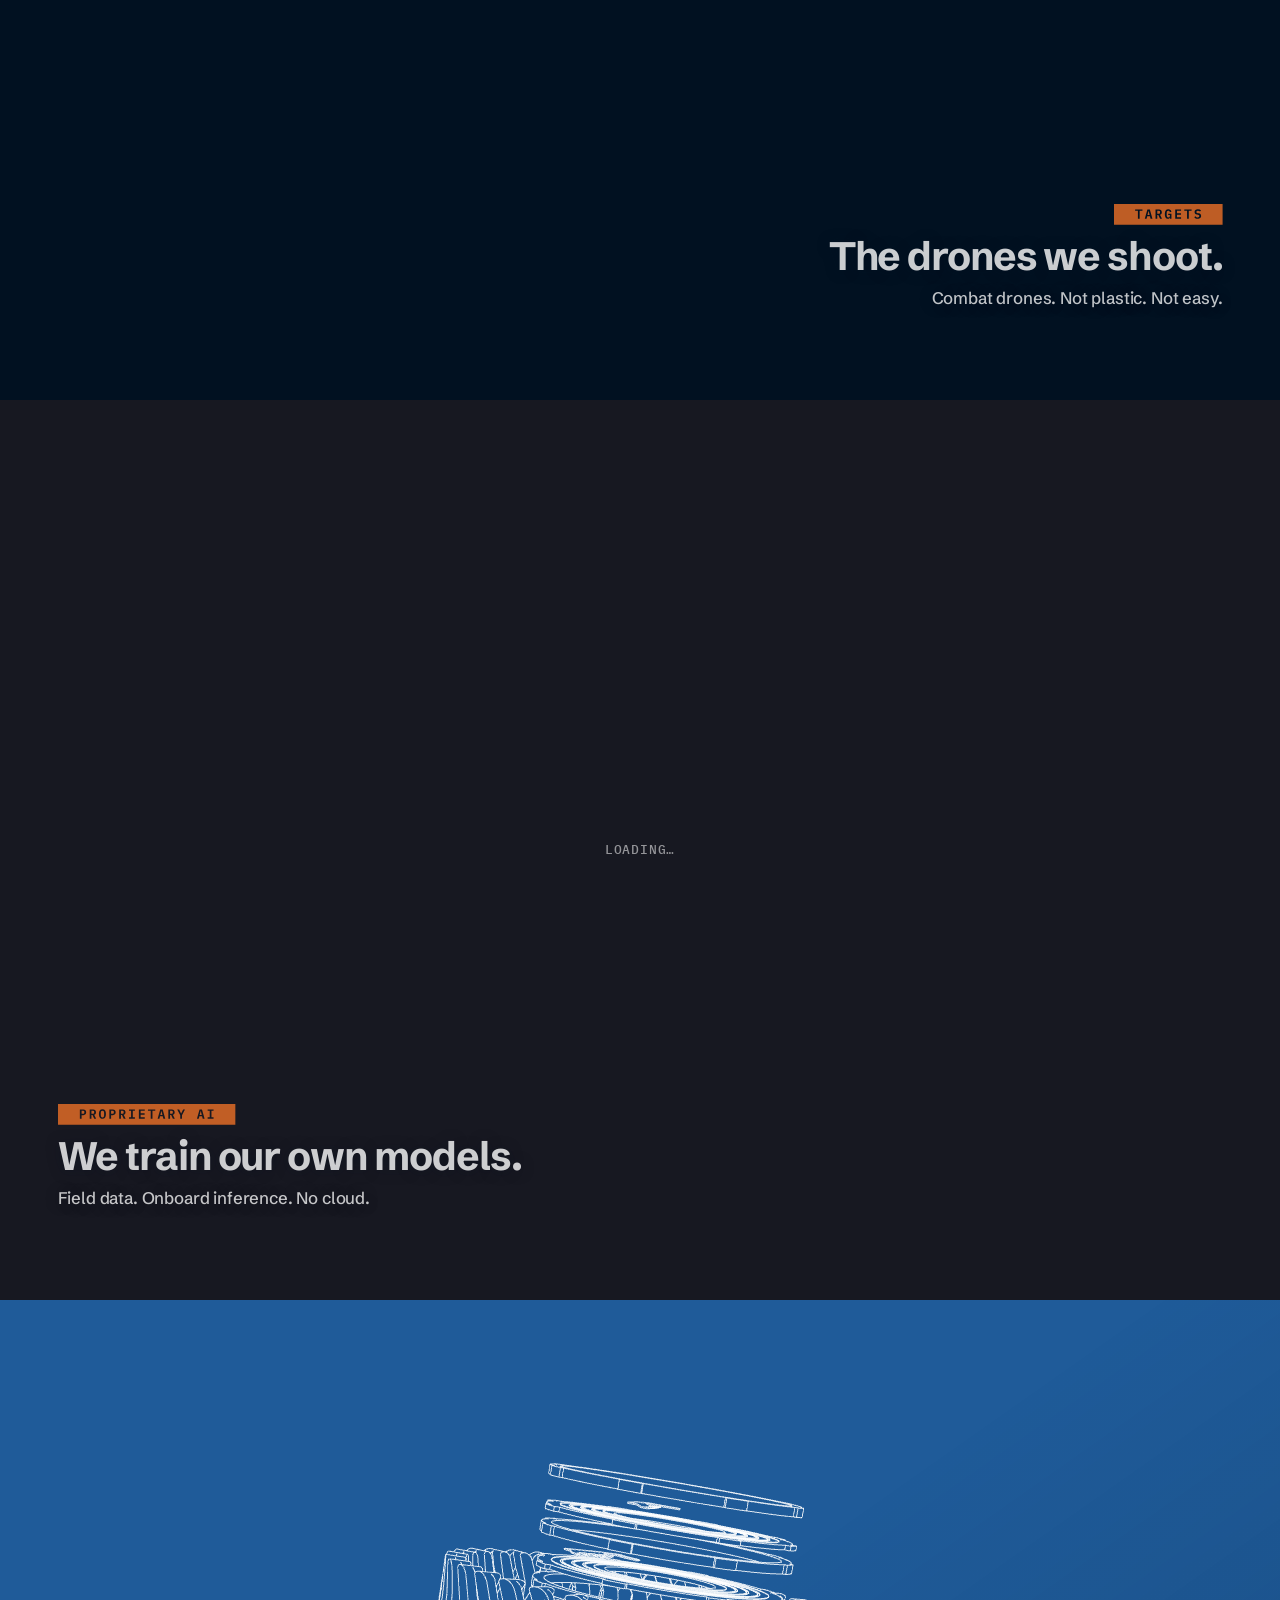
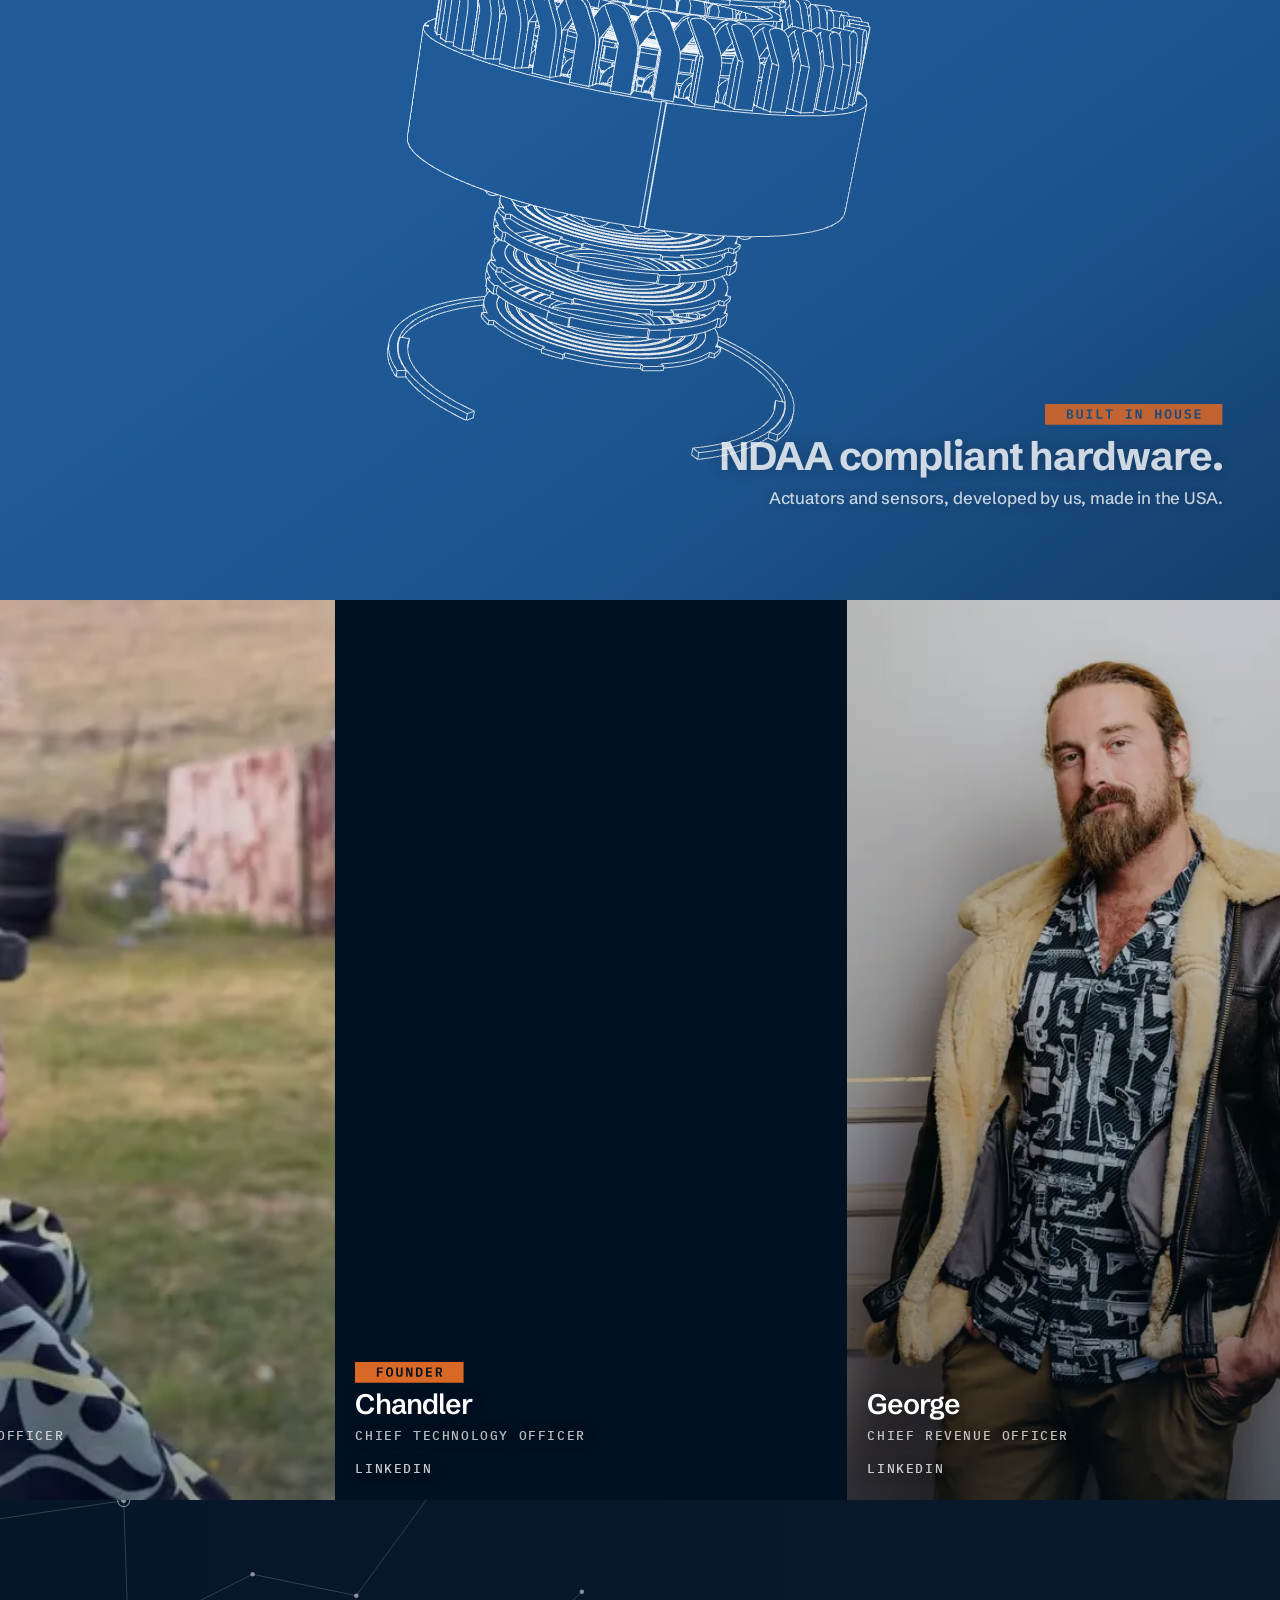
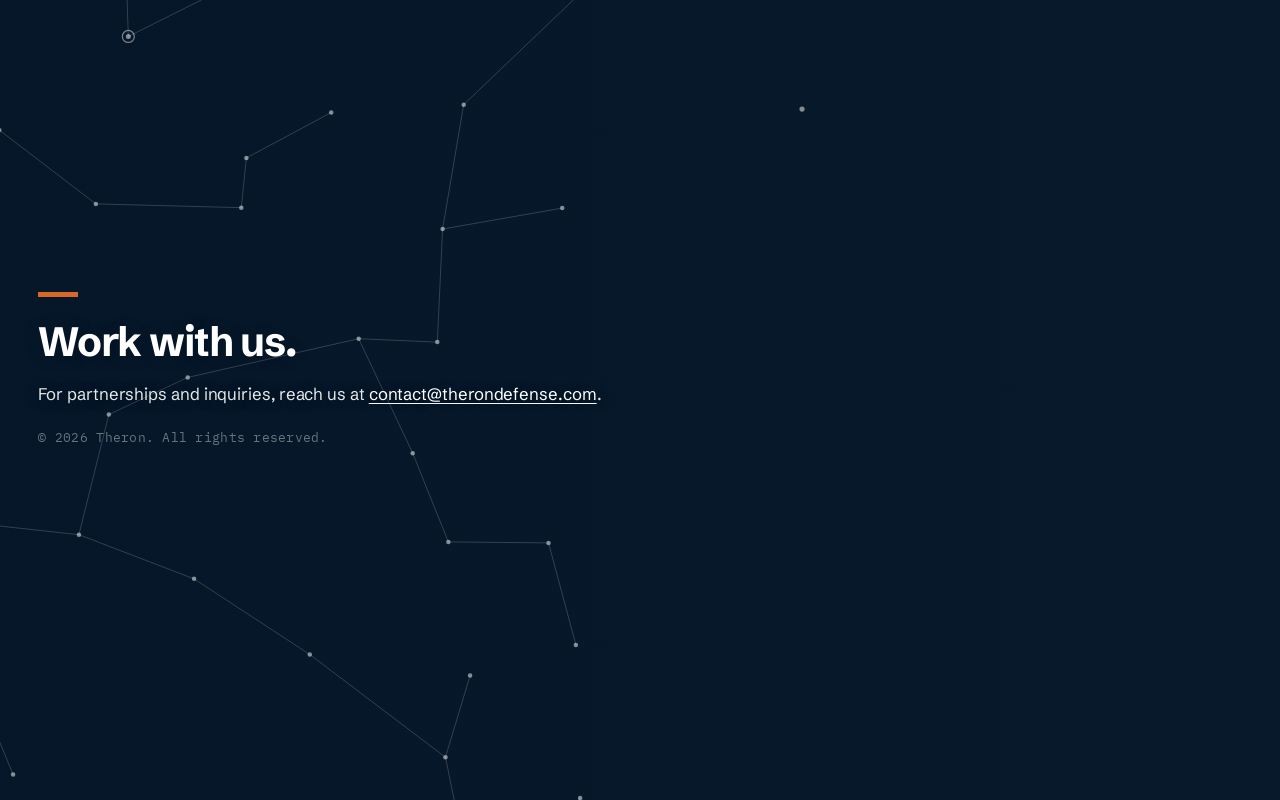
==== commit 1b71a2f9: "Favicon: white Theron arrow on brand blue (vector, no embedded PNG)." ====
--- a/index.html
+++ b/index.html
@@ -6,7 +6,7 @@
   <meta name="description" content="Theron. Fully autonomous hardware, usable in the field today. We work towards the final weapon, embodied AI protecting the West.">
   <meta name="color-scheme" content="light">
   <title>Theron</title>
-  <link rel="icon" href="assets/brand/favicon.svg" type="image/svg+xml">
+  <link rel="icon" href="assets/brand/favicon.svg?v=2" type="image/svg+xml">
   <link rel="preconnect" href="https://fonts.googleapis.com">
   <link rel="preconnect" href="https://fonts.gstatic.com" crossorigin>
   <link href="https://fonts.googleapis.com/css2?family=Schibsted+Grotesk:ital,wght@0,400;0,500;0,600;0,700;1,400&family=IBM+Plex+Mono:wght@400;500;600&display=swap" rel="stylesheet">
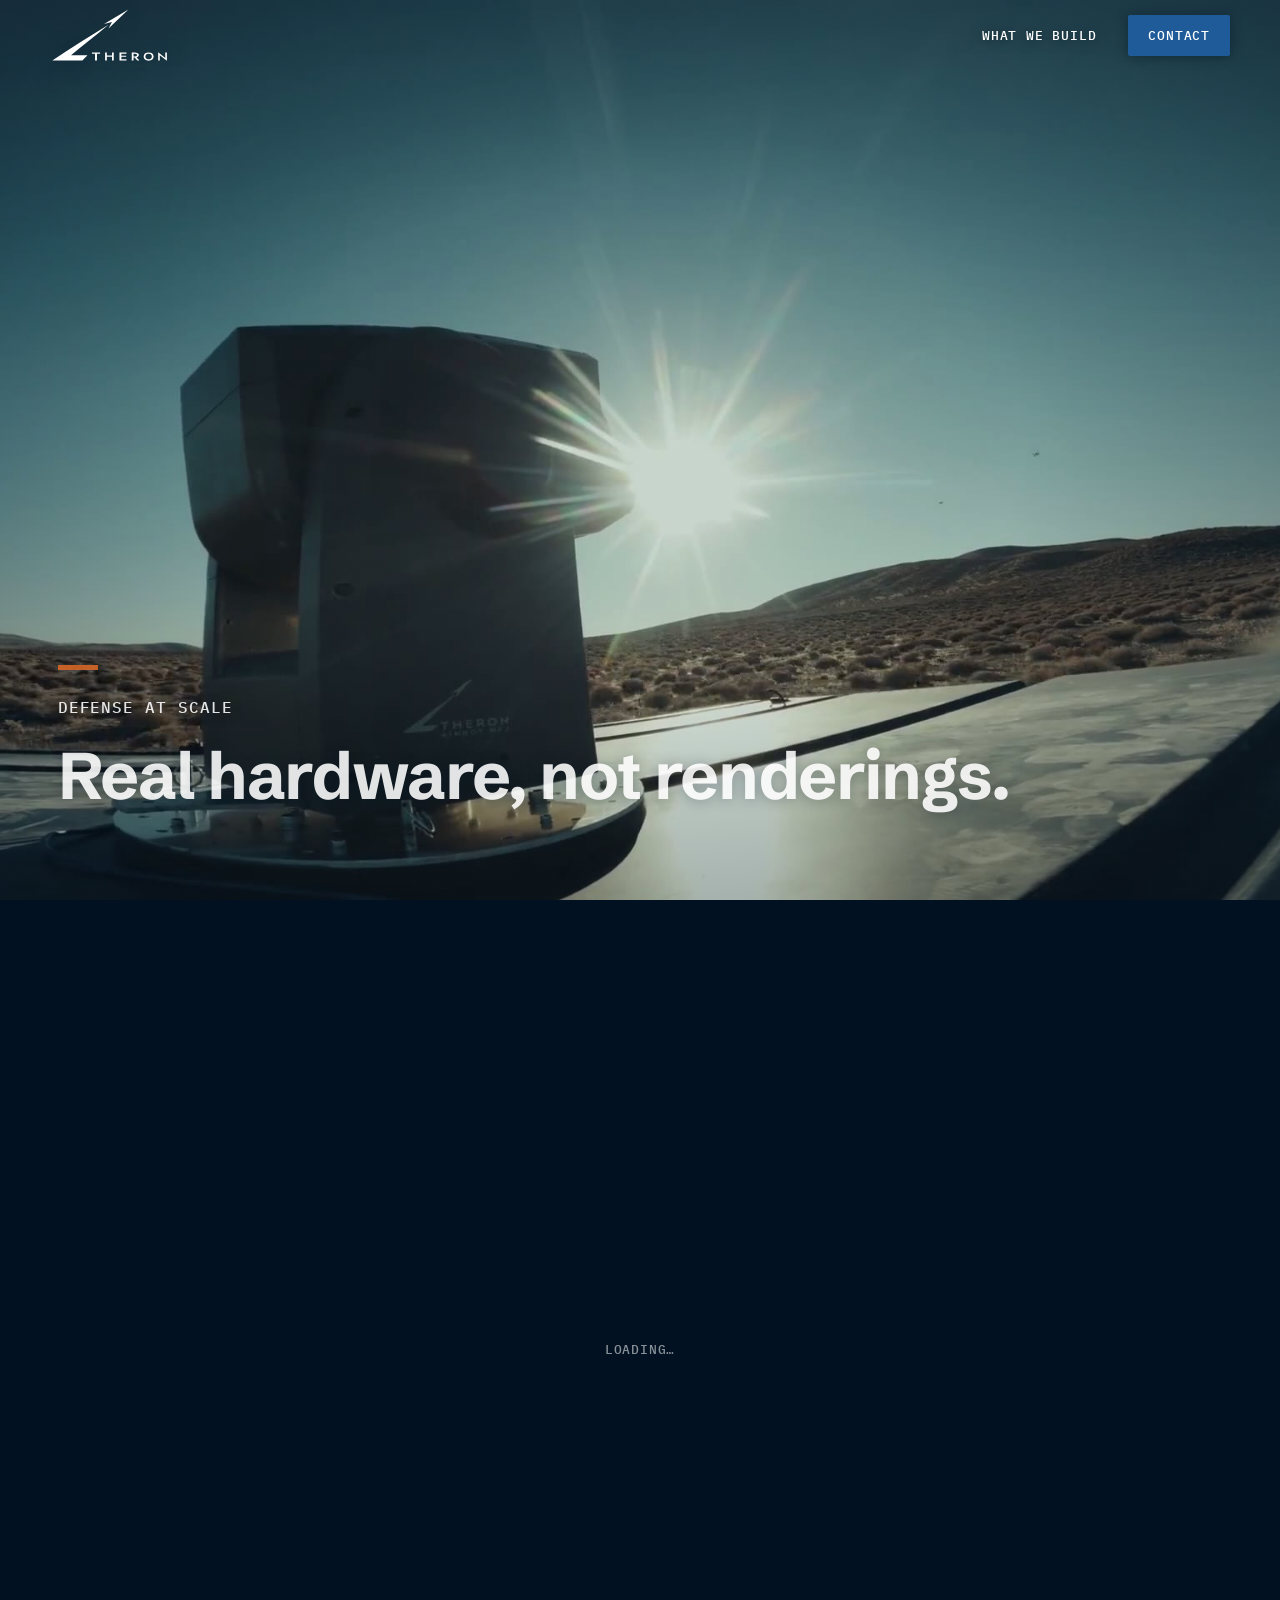
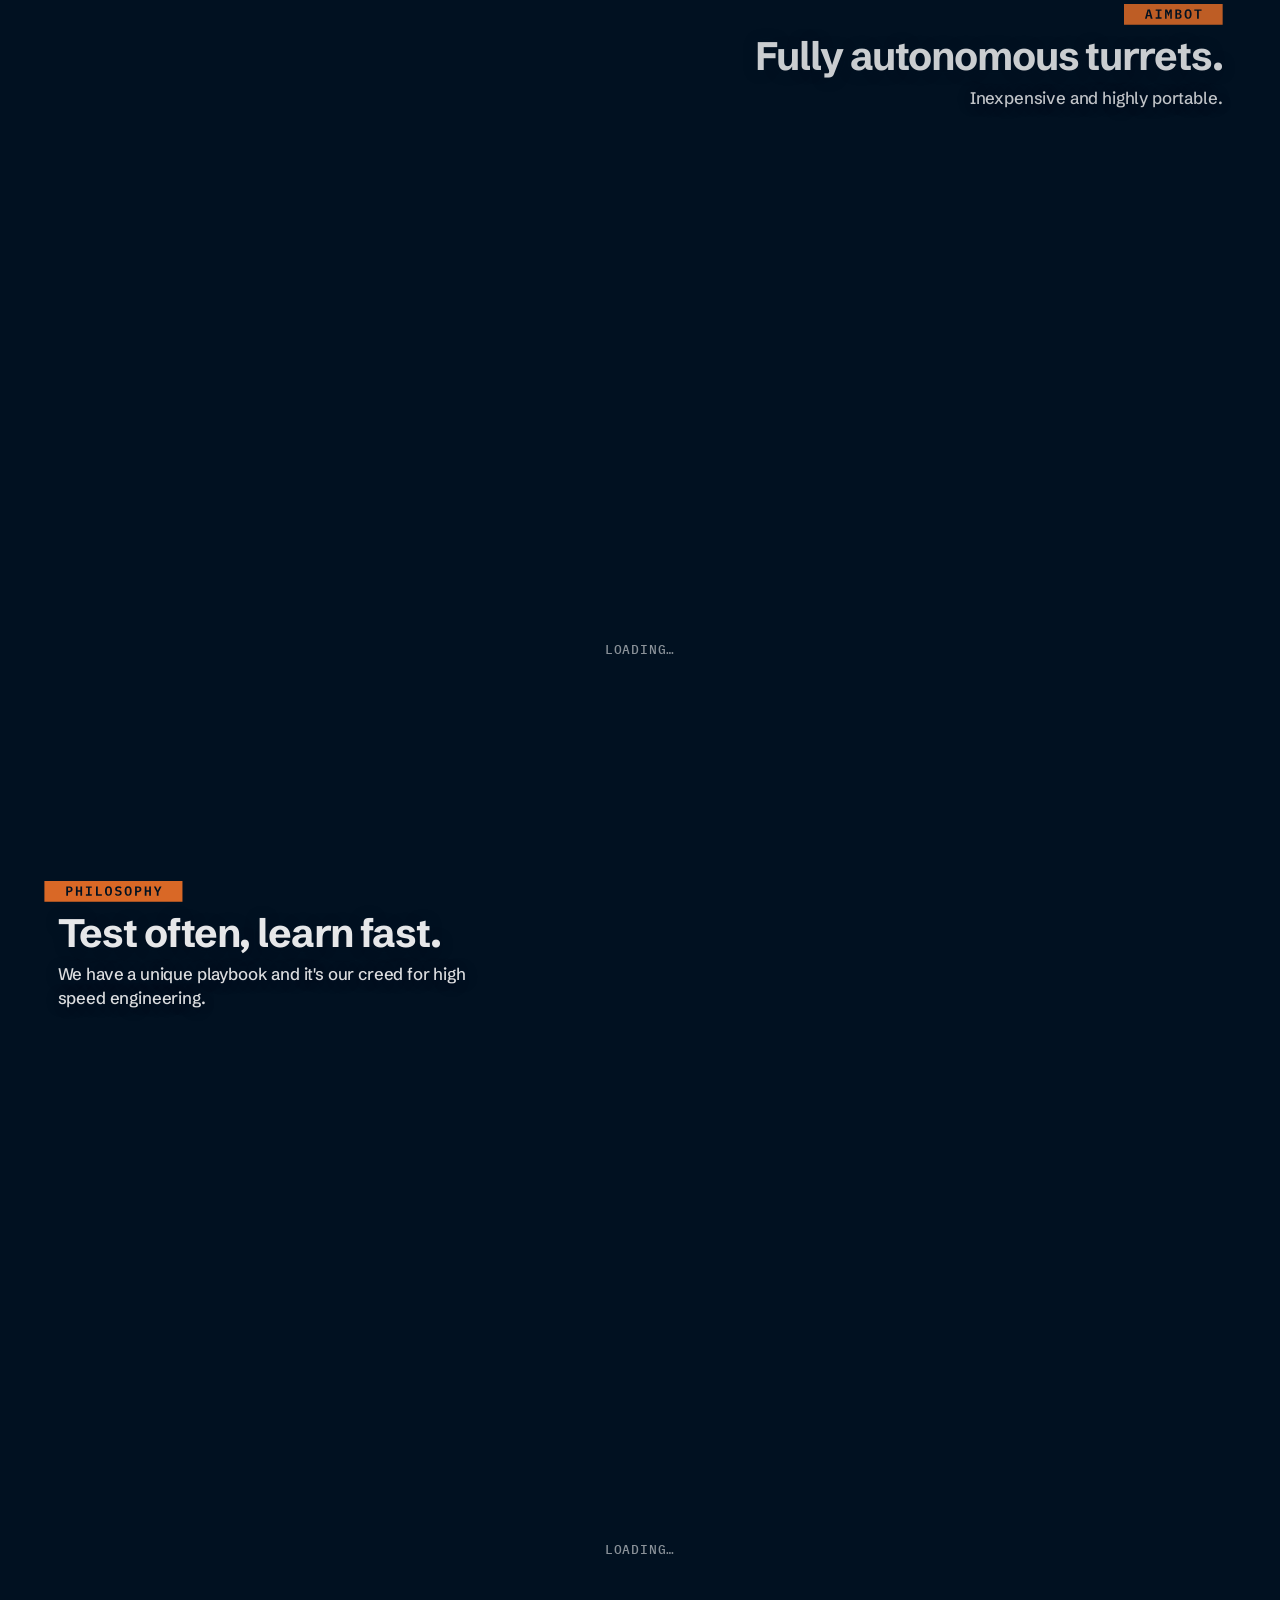
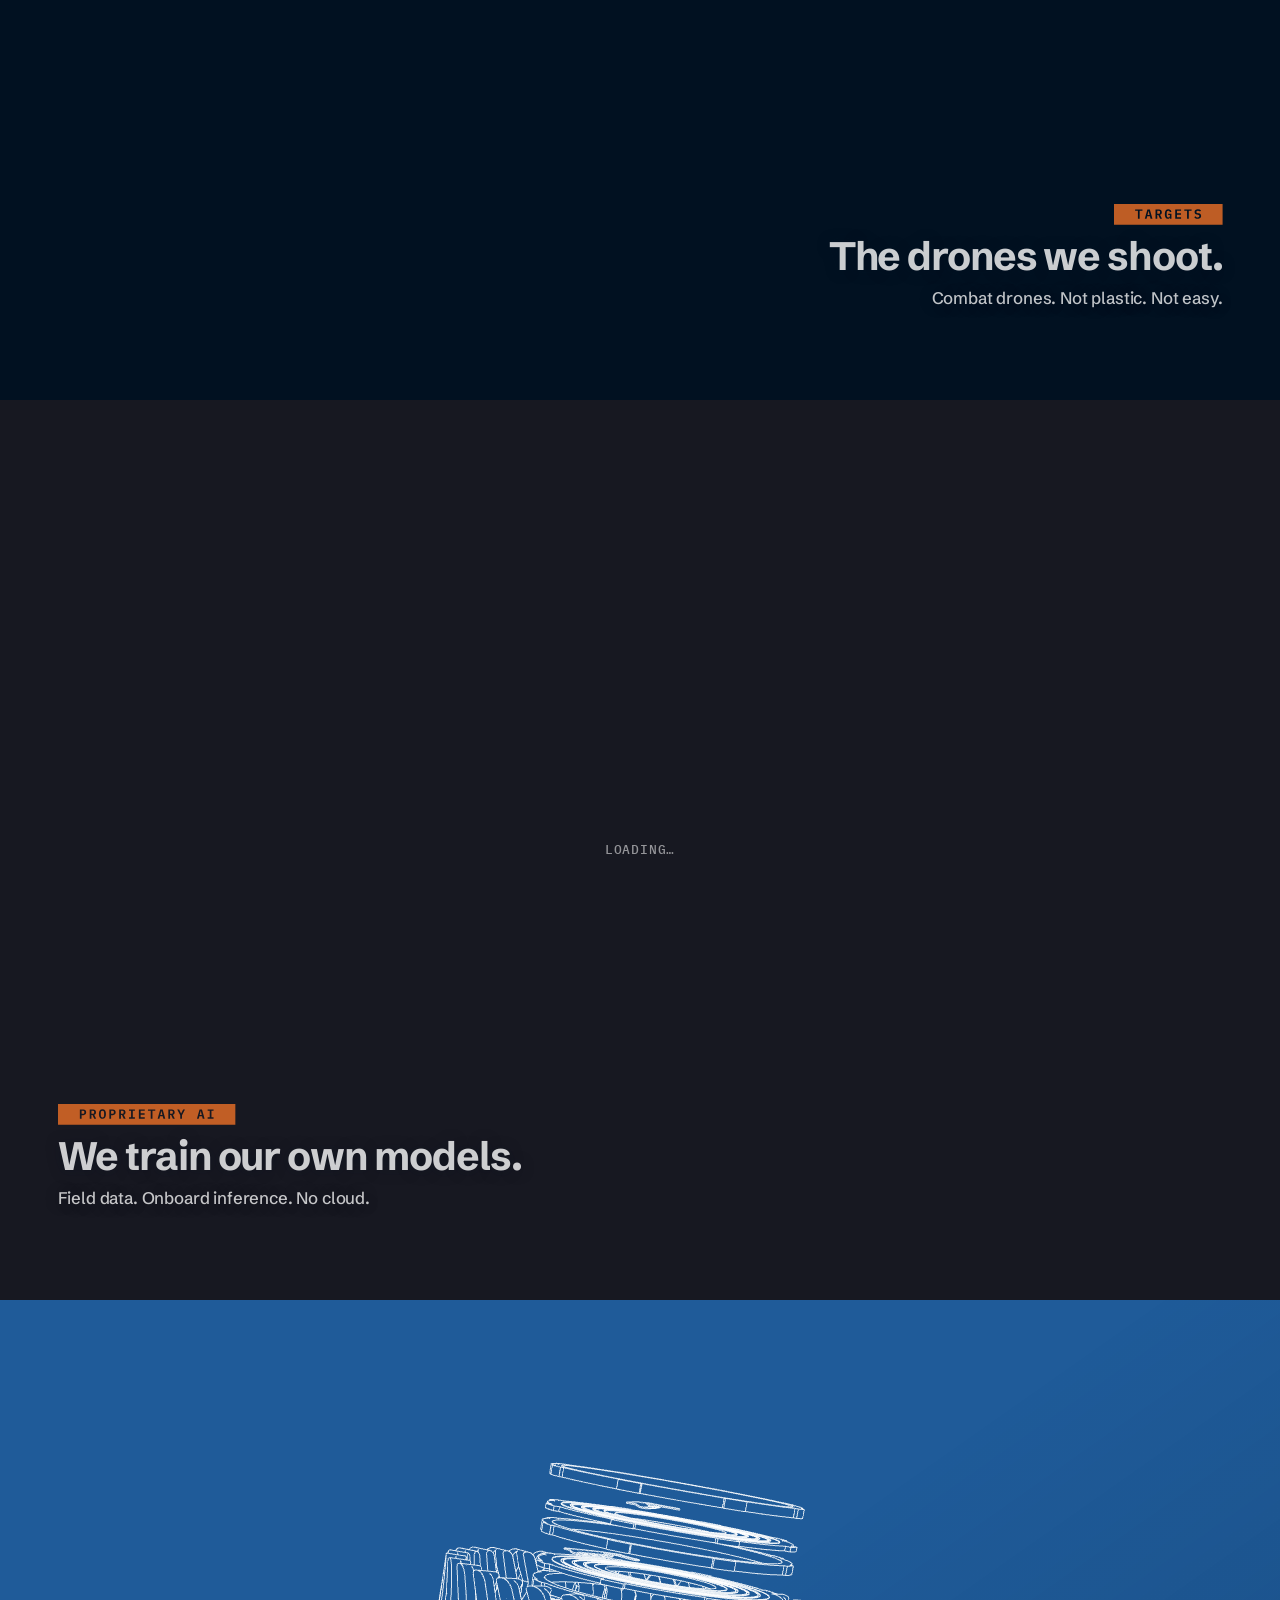
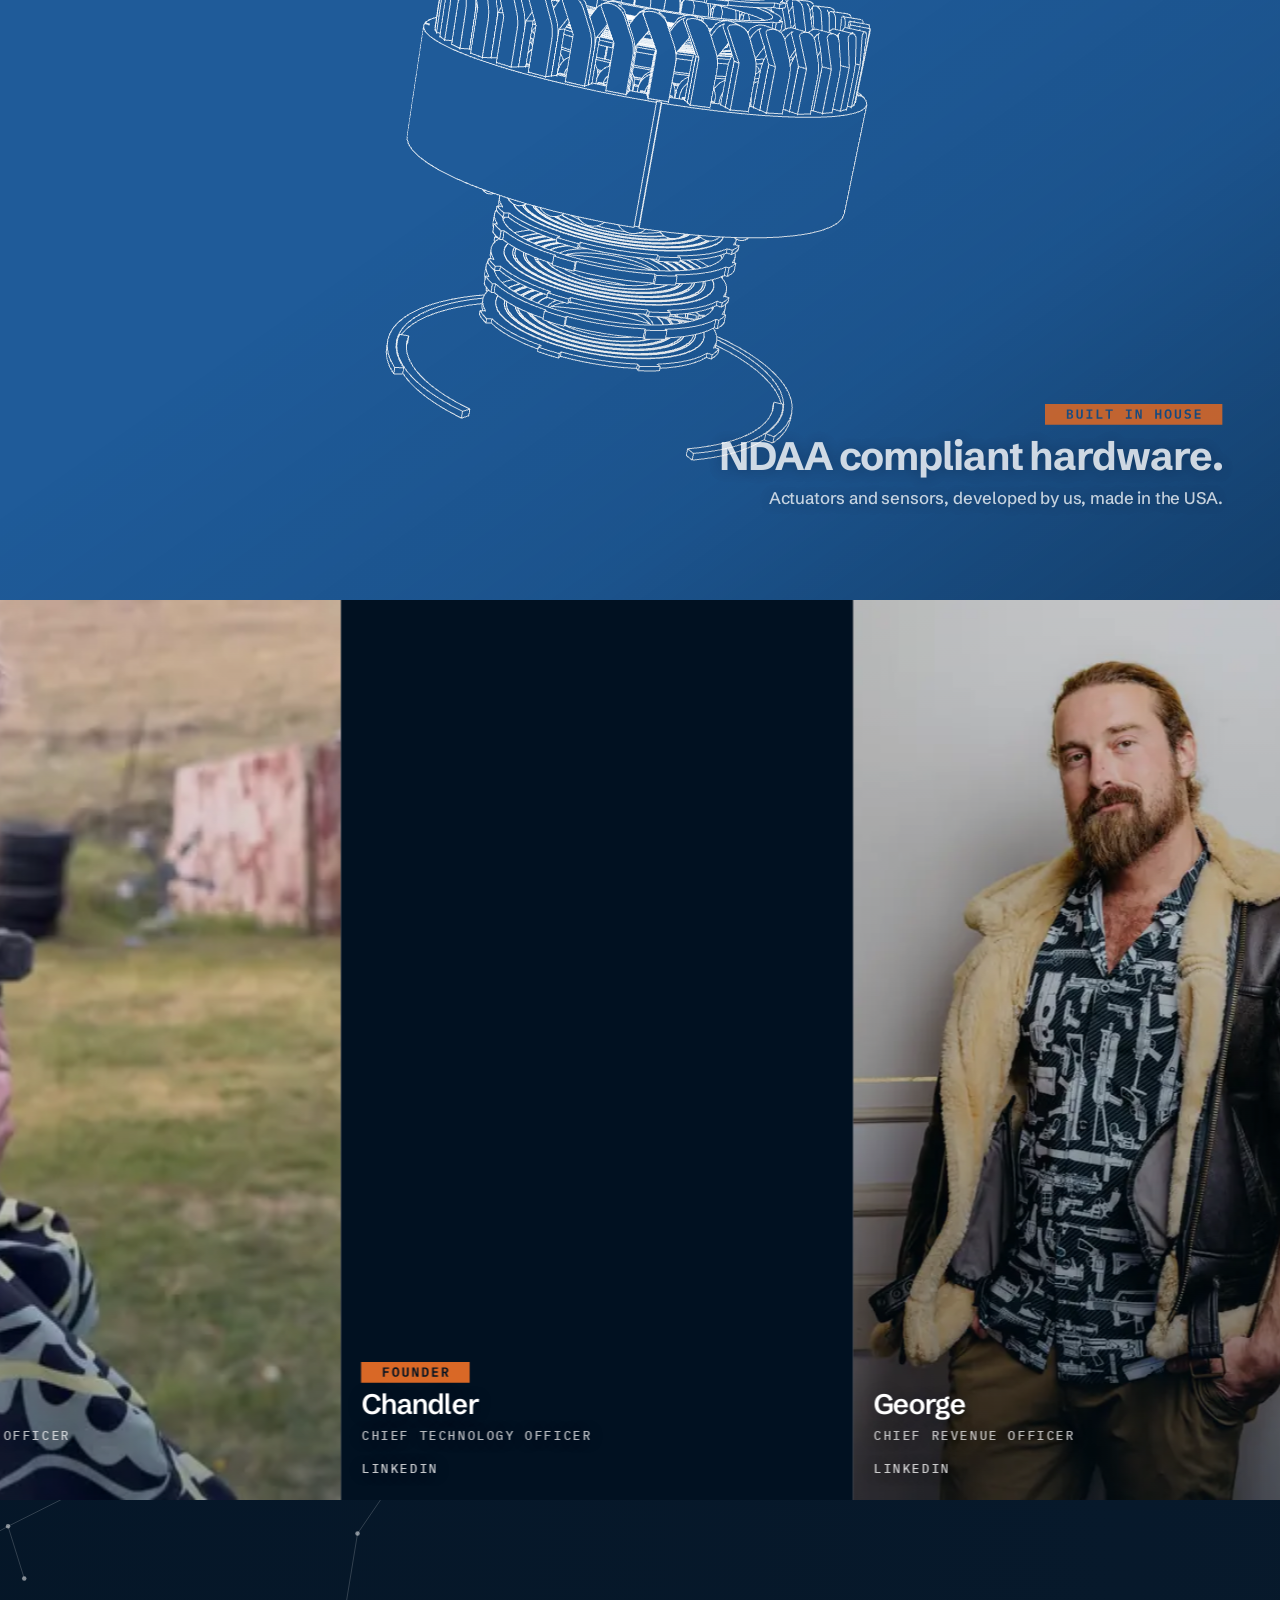
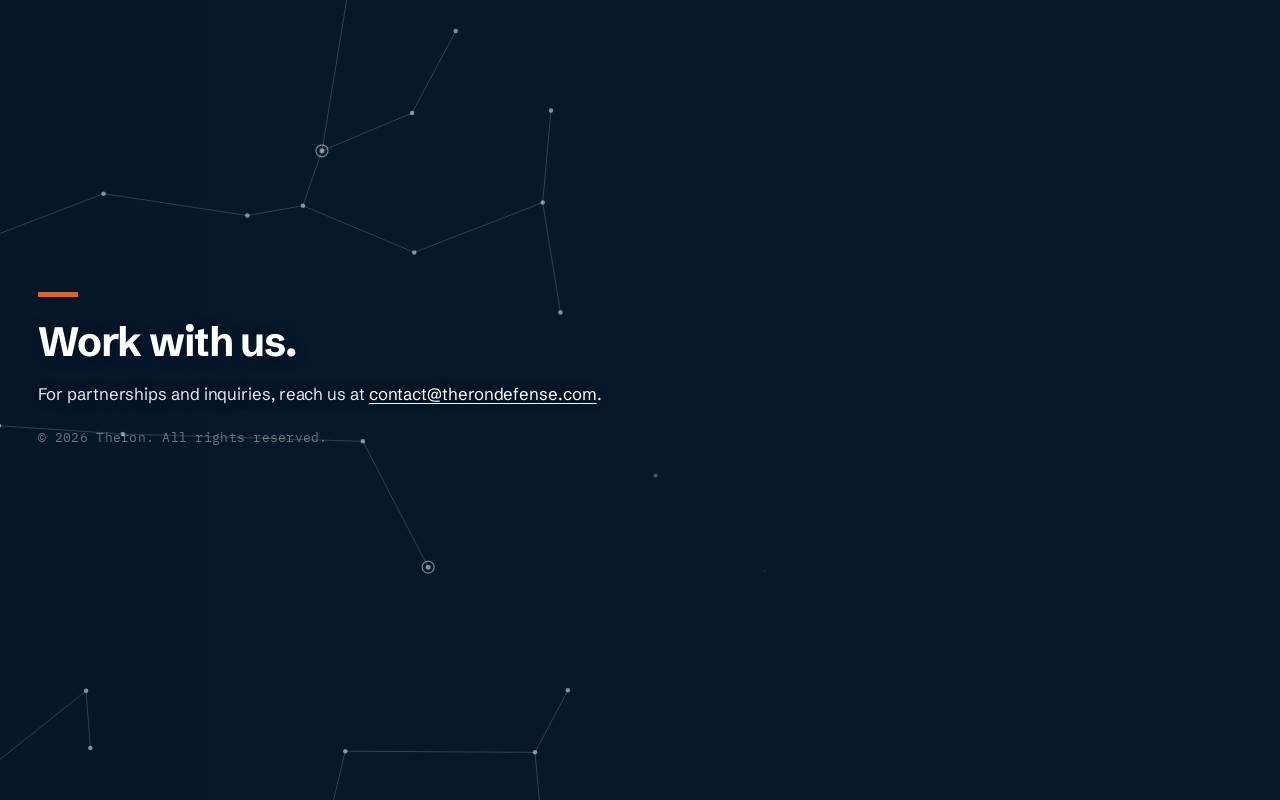
==== commit 67256927: "Team strip: pad each set to whole columns in the 2-row grid so the loop is seamless with an odd head" ====
--- a/index.html
+++ b/index.html
@@ -10,7 +10,7 @@
   <link rel="preconnect" href="https://fonts.googleapis.com">
   <link rel="preconnect" href="https://fonts.gstatic.com" crossorigin>
   <link href="https://fonts.googleapis.com/css2?family=Schibsted+Grotesk:ital,wght@0,400;0,500;0,600;0,700;1,400&family=IBM+Plex+Mono:wght@400;500;600&display=swap" rel="stylesheet">
-  <link rel="stylesheet" href="css/styles.css?v=286">
+  <link rel="stylesheet" href="css/styles.css?v=287">
   <link rel="preload" as="image" href="assets/images/hero-poster.jpg?v=2">
   <script>
     document.documentElement.classList.add('js');
@@ -226,7 +226,7 @@
     <p class="site-foot-legal">&copy; <span id="year"></span> Theron. All rights reserved.</p>
   </footer>
 
-  <script src="js/main.js?v=74"></script>
+  <script src="js/main.js?v=75"></script>
   <script type="module" src="js/wireframe.bundle.js?v=6"></script>
 </body>
 </html>
--- a/css/styles.css
+++ b/css/styles.css
@@ -1,2 +1,2 @@
 /*! tailwindcss v4.3.3 | MIT License | https://tailwindcss.com */
-@layer properties{@supports (((-webkit-hyphens:none)) and (not (margin-trim:inline))) or ((-moz-orient:inline) and (not (color:rgb(from red r g b)))){*,:before,:after,::backdrop{--tw-rotate-x:initial;--tw-rotate-y:initial;--tw-rotate-z:initial;--tw-skew-x:initial;--tw-skew-y:initial;--tw-border-style:solid;--tw-leading:initial;--tw-font-weight:initial;--tw-tracking:initial;--tw-shadow:0 0 #0000;--tw-shadow-color:initial;--tw-shadow-alpha:100%;--tw-inset-shadow:0 0 #0000;--tw-inset-shadow-color:initial;--tw-inset-shadow-alpha:100%;--tw-ring-color:initial;--tw-ring-shadow:0 0 #0000;--tw-inset-ring-color:initial;--tw-inset-ring-shadow:0 0 #0000;--tw-ring-inset:initial;--tw-ring-offset-width:0px;--tw-ring-offset-color:#fff;--tw-ring-offset-shadow:0 0 #0000;--tw-outline-style:solid;--tw-blur:initial;--tw-brightness:initial;--tw-contrast:initial;--tw-grayscale:initial;--tw-hue-rotate:initial;--tw-invert:initial;--tw-opacity:initial;--tw-saturate:initial;--tw-sepia:initial;--tw-drop-shadow:initial;--tw-drop-shadow-color:initial;--tw-drop-shadow-alpha:100%;--tw-drop-shadow-size:initial;--tw-duration:initial;--tw-translate-x:0;--tw-translate-y:0;--tw-translate-z:0}}}@layer theme{:root,:host{--font-sans:"Schibsted Grotesk", -apple-system, BlinkMacSystemFont, "Segoe UI", sans-serif;--font-mono:"IBM Plex Mono", ui-monospace, "SF Mono", Menlo, Consolas, monospace;--color-white:#fff;--spacing:.25rem;--text-base:1rem;--text-base--line-height:calc(1.5 / 1);--font-weight-medium:500;--default-transition-duration:.15s;--default-transition-timing-function:cubic-bezier(.4, 0, .2, 1);--default-font-family:var(--font-sans);--default-mono-font-family:var(--font-mono);--font-display:"Schibsted Grotesk", -apple-system, BlinkMacSystemFont, sans-serif;--text-h2:2.488rem;--text-h3:2.074rem;--text-h5:1.44rem;--text-small:.833rem;--color-near-black:#011121;--color-brand-blue:#1f5b99;--color-brand-blue-hover:#1a4f86;--color-signal-orange:#d96826;--color-slate-blue:#243f5b;--color-warm-light:#f2f0ed;--color-warm-mid:#e8dfda;--color-ink:#011121b8;--color-line:#0111211f}}@layer base{*,:after,:before,::backdrop{box-sizing:border-box;border:0 solid;margin:0;padding:0}::file-selector-button{box-sizing:border-box;border:0 solid;margin:0;padding:0}html,:host{-webkit-text-size-adjust:100%;tab-size:4;line-height:1.5;font-family:var(--default-font-family,-apple-system, BlinkMacSystemFont, "Segoe UI", Roboto, "Helvetica Neue", "Noto Sans", Arial, sans-serif, "Apple Color Emoji", "Segoe UI Emoji", "Segoe UI Symbol", "Noto Color Emoji");font-feature-settings:var(--default-font-feature-settings,normal);font-variation-settings:var(--default-font-variation-settings,normal);-webkit-tap-highlight-color:transparent}hr{height:0;color:inherit;border-top-width:1px}abbr:where([title]){-webkit-text-decoration:underline dotted;text-decoration:underline dotted}h1,h2,h3,h4,h5,h6{font-size:inherit;font-weight:inherit}a{color:inherit;-webkit-text-decoration:inherit;-webkit-text-decoration:inherit;-webkit-text-decoration:inherit;text-decoration:inherit}b,strong{font-weight:bolder}code,kbd,samp,pre{font-family:var(--default-mono-font-family,ui-monospace, SFMono-Regular, Menlo, Monaco, Consolas, "Liberation Mono", "Courier New", monospace);font-feature-settings:var(--default-mono-font-feature-settings,normal);font-variation-settings:var(--default-mono-font-variation-settings,normal);font-size:1em}small{font-size:80%}sub,sup{vertical-align:baseline;font-size:75%;line-height:0;position:relative}sub{bottom:-.25em}sup{top:-.5em}table{text-indent:0;border-color:inherit;border-collapse:collapse}:-moz-focusring:where(:not(iframe)){outline:auto}progress{vertical-align:baseline}summary{display:list-item}ol,ul,menu{list-style:none}img,svg,video,canvas,audio,iframe,embed,object{vertical-align:middle;display:block}img,video{max-width:100%;height:auto}button,input,select,optgroup,textarea{font:inherit;font-feature-settings:inherit;font-variation-settings:inherit;letter-spacing:inherit;color:inherit;opacity:1;background-color:#0000;border-radius:0}::file-selector-button{font:inherit;font-feature-settings:inherit;font-variation-settings:inherit;letter-spacing:inherit;color:inherit;opacity:1;background-color:#0000;border-radius:0}:where(select:is([multiple],[size])) optgroup{font-weight:bolder}:where(select:is([multiple],[size])) optgroup option{padding-inline-start:20px}::file-selector-button{margin-inline-end:4px}::placeholder{opacity:1}@supports (not ((-webkit-appearance:-apple-pay-button))) or (contain-intrinsic-size:1px){::placeholder{color:currentColor}@supports (color:color-mix(in lab, red, red)){::placeholder{color:color-mix(in oklab, currentcolor 50%, transparent)}}}textarea{resize:vertical}::-webkit-search-decoration{-webkit-appearance:none}::-webkit-date-and-time-value{min-height:1lh;text-align:inherit}::-webkit-datetime-edit{display:inline-flex}::-webkit-datetime-edit-fields-wrapper{padding:0}::-webkit-datetime-edit{padding-block:0}::-webkit-datetime-edit-year-field{padding-block:0}::-webkit-datetime-edit-month-field{padding-block:0}::-webkit-datetime-edit-day-field{padding-block:0}::-webkit-datetime-edit-hour-field{padding-block:0}::-webkit-datetime-edit-minute-field{padding-block:0}::-webkit-datetime-edit-second-field{padding-block:0}::-webkit-datetime-edit-millisecond-field{padding-block:0}::-webkit-datetime-edit-meridiem-field{padding-block:0}::-webkit-calendar-picker-indicator{line-height:1}:-moz-ui-invalid{box-shadow:none}button,input:where([type=button],[type=reset],[type=submit]){appearance:button}::file-selector-button{appearance:button}::-webkit-inner-spin-button{height:auto}::-webkit-outer-spin-button{height:auto}[hidden]:where(:not([hidden=until-found])){display:none!important}}@layer components;@layer utilities{.visible{visibility:visible}.absolute{position:absolute}.fixed{position:fixed}.static{position:static}.inset-x-0{inset-inline:0}.top-0{top:0}.z-50{z-index:50}.m-4922{margin:calc(var(--spacing) * 4922)}.mx-auto{margin-inline:auto}.-mr-1{margin-right:calc(var(--spacing) * -1)}.mb-6{margin-bottom:calc(var(--spacing) * 6)}.block{display:block}.flex{display:flex}.grid{display:grid}.hidden{display:none}.h-0\.5{height:calc(var(--spacing) * .5)}.h-\[0\.3125rem\]{height:.3125rem}.h-\[72px\]{height:72px}.h-full{height:100%}.w-6{width:calc(var(--spacing) * 6)}.w-10{width:calc(var(--spacing) * 10)}.w-\[min\(100\%-2\.5rem\,1180px\)\]{width:min(100% - 2.5rem,1180px)}.shrink-0{flex-shrink:0}.transform{transform:var(--tw-rotate-x,) var(--tw-rotate-y,) var(--tw-rotate-z,) var(--tw-skew-x,) var(--tw-skew-y,)}.cursor-pointer{cursor:pointer}.resize{resize:both}.flex-col{flex-direction:column}.items-center{align-items:center}.justify-between{justify-content:space-between}.justify-center{justify-content:center}.gap-1\.5{gap:calc(var(--spacing) * 1.5)}.gap-4{gap:calc(var(--spacing) * 4)}.gap-5{gap:calc(var(--spacing) * 5)}.gap-8{gap:calc(var(--spacing) * 8)}.rounded-\[2px\]{border-radius:2px}.border-0{border-style:var(--tw-border-style);border-width:0}.border-b{border-bottom-style:var(--tw-border-style);border-bottom-width:1px}.border-line{border-color:var(--color-line)}.bg-brand-blue{background-color:var(--color-brand-blue)}.bg-near-black{background-color:var(--color-near-black)}.bg-signal-orange{background-color:var(--color-signal-orange)}.bg-transparent{background-color:#0000}.bg-warm-light{background-color:var(--color-warm-light)}.p-2{padding:calc(var(--spacing) * 2)}.px-5{padding-inline:calc(var(--spacing) * 5)}.py-2\.5{padding-block:calc(var(--spacing) * 2.5)}.font-mono{font-family:var(--font-mono)}.font-sans{font-family:var(--font-sans)}.text-base{font-size:var(--text-base);line-height:var(--tw-leading,var(--text-base--line-height))}.text-small{font-size:var(--text-small)}.leading-\[1\.6\]{--tw-leading:1.6;line-height:1.6}.font-medium{--tw-font-weight:var(--font-weight-medium);font-weight:var(--font-weight-medium)}.tracking-\[0\.06em\]{--tw-tracking:.06em;letter-spacing:.06em}.text-ink{color:var(--color-ink)}.text-white{color:var(--color-white)}.uppercase{text-transform:uppercase}.antialiased{-webkit-font-smoothing:antialiased;-moz-osx-font-smoothing:grayscale}.shadow{--tw-shadow:0 1px 3px 0 var(--tw-shadow-color,#0000001a), 0 1px 2px -1px var(--tw-shadow-color,#0000001a);box-shadow:var(--tw-inset-shadow), var(--tw-inset-ring-shadow), var(--tw-ring-offset-shadow), var(--tw-ring-shadow), var(--tw-shadow)}.shadow\!{--tw-shadow:0 1px 3px 0 var(--tw-shadow-color,#0000001a), 0 1px 2px -1px var(--tw-shadow-color,#0000001a)!important;box-shadow:var(--tw-inset-shadow), var(--tw-inset-ring-shadow), var(--tw-ring-offset-shadow), var(--tw-ring-shadow), var(--tw-shadow)!important}.outline{outline-style:var(--tw-outline-style);outline-width:1px}.blur{--tw-blur:blur(8px);filter:var(--tw-blur,) var(--tw-brightness,) var(--tw-contrast,) var(--tw-grayscale,) var(--tw-hue-rotate,) var(--tw-invert,) var(--tw-saturate,) var(--tw-sepia,) var(--tw-drop-shadow,)}.transition{transition-property:color,background-color,border-color,outline-color,text-decoration-color,fill,stroke,--tw-gradient-from,--tw-gradient-via,--tw-gradient-to,opacity,box-shadow,transform,translate,scale,rotate,filter,-webkit-backdrop-filter,backdrop-filter,display,content-visibility,overlay,pointer-events;transition-timing-function:var(--tw-ease,var(--default-transition-timing-function));transition-duration:var(--tw-duration,var(--default-transition-duration))}.transition-colors{transition-property:color,background-color,border-color,outline-color,text-decoration-color,fill,stroke,--tw-gradient-from,--tw-gradient-via,--tw-gradient-to;transition-timing-function:var(--tw-ease,var(--default-transition-timing-function));transition-duration:var(--tw-duration,var(--default-transition-duration))}.transition-transform{transition-property:transform,translate,scale,rotate;transition-timing-function:var(--tw-ease,var(--default-transition-timing-function));transition-duration:var(--tw-duration,var(--default-transition-duration))}.duration-300{--tw-duration:.3s;transition-duration:.3s}@media (hover:hover){.hover\:bg-brand-blue-hover:hover{background-color:var(--color-brand-blue-hover)}.hover\:text-brand-blue:hover{color:var(--color-brand-blue)}}@media not all and (min-width:48rem){.max-md\:pointer-events-none{pointer-events:none}.max-md\:fixed{position:fixed}.max-md\:inset-x-0{inset-inline:0}.max-md\:top-\[72px\]{top:72px}.max-md\:mt-3{margin-top:calc(var(--spacing) * 3)}.max-md\:-translate-y-\[110\%\]{--tw-translate-y:calc(110% * -1);translate:var(--tw-translate-x) var(--tw-translate-y)}.max-md\:flex-col{flex-direction:column}.max-md\:items-stretch{align-items:stretch}.max-md\:gap-0{gap:0}.max-md\:border-b{border-bottom-style:var(--tw-border-style);border-bottom-width:1px}.max-md\:border-line{border-color:var(--color-line)}.max-md\:bg-warm-light{background-color:var(--color-warm-light)}.max-md\:px-5{padding-inline:calc(var(--spacing) * 5)}.max-md\:py-3\.5{padding-block:calc(var(--spacing) * 3.5)}.max-md\:pt-2{padding-top:calc(var(--spacing) * 2)}.max-md\:pb-6{padding-bottom:calc(var(--spacing) * 6)}.max-md\:text-center{text-align:center}.max-md\:opacity-0{opacity:0}.max-md\:transition-all{transition-property:all;transition-timing-function:var(--tw-ease,var(--default-transition-timing-function));transition-duration:var(--tw-duration,var(--default-transition-duration))}.max-md\:duration-300{--tw-duration:.3s;transition-duration:.3s}.max-md\:peer-aria-expanded\:pointer-events-auto:is(:where(.peer)[aria-expanded=true]~*){pointer-events:auto}.max-md\:peer-aria-expanded\:translate-y-0:is(:where(.peer)[aria-expanded=true]~*){--tw-translate-y:0px;translate:var(--tw-translate-x) var(--tw-translate-y)}.max-md\:peer-aria-expanded\:opacity-100:is(:where(.peer)[aria-expanded=true]~*){opacity:1}}@media (min-width:48rem){.md\:hidden{display:none}.md\:gap-8{gap:calc(var(--spacing) * 8)}}}html{scroll-behavior:auto;scroll-snap-type:y mandatory;overscroll-behavior-y:none;overflow-x:clip}:root{--font-display:"Schibsted Grotesk", -apple-system, BlinkMacSystemFont, sans-serif;--pane-h:100dvh}@supports not (height:100dvh){:root{--pane-h:100vh}}@media (prefers-reduced-motion:reduce){html{scroll-behavior:auto;scroll-snap-type:none}}#capabilities,#aimbot,#about,#team,#contact{scroll-margin-top:0}#capabilities,#about{background:var(--color-warm-mid)}.eyebrow{font-family:var(--font-mono);font-size:var(--text-small);letter-spacing:.06em;text-transform:uppercase;font-weight:500}main{font-family:var(--font-display)}.site-logo{width:120px;height:auto}.site-header{box-shadow:none;background:0 0;border-color:#0000;transition:color .35s}.site-header.on-hero,.site-header.on-team{box-shadow:none;-webkit-backdrop-filter:none;background:0 0;border-color:#0000}.site-header.on-hero .logo-on-light,.site-header.on-team .logo-on-light{display:none}.site-header.on-hero .nav-link,.site-header.on-team .nav-link{color:#fff;text-shadow:0 1px 12px #0111218c}.site-header.on-hero .nav-link:hover,.site-header.on-team .nav-link:hover{color:#fff}.site-header.on-hero .logo-on-dark,.site-header.on-team .logo-on-dark{filter:drop-shadow(0 1px 10px #01112173);display:block}.site-header.on-hero .nav-bar,.site-header.on-team .nav-bar{background:#fff}.site-header.on-hero .site-nav,.site-header.on-team .site-nav{border-color:#ffffff14}.site-header.on-hero a[href=\#contact],.site-header.on-team a[href=\#contact],.site-header.on-ndaa a[href=\#contact]{box-shadow:0 1px 12px #01112173}.site-header.on-ndaa a[href=\#contact]{color:var(--color-brand-blue);background:#fff}.site-header.on-ndaa a[href=\#contact]:hover{background:var(--color-warm-light);color:var(--color-brand-blue)}@media (max-width:767px){.site-header.menu-open,.site-header.menu-open.on-hero,.site-header.menu-open.on-team{background:var(--color-near-black);box-shadow:none;-webkit-backdrop-filter:none;border-color:#0000}.site-header.menu-open .logo-on-light{display:none}.site-header.menu-open .logo-on-dark{filter:none;display:block}.site-header.menu-open .nav-bar{background:#fff}.site-header.menu-open .nav-bar:first-child{transform:translateY(4px)rotate(45deg)}.site-header.menu-open .nav-bar:last-child{transform:translateY(-4px)rotate(-45deg)}.site-header .site-nav,.site-header.on-hero .site-nav,.site-header.on-team .site-nav,.site-header.menu-open .site-nav{background:var(--color-near-black);color:#fff;border:0;height:calc(100dvh - 72px);padding:1.5rem max(1.25rem,4.5vw) 2.5rem;top:72px}.site-header .site-nav .nav-link,.site-header .site-nav a[href=\#contact]{font-family:var(--font-display);font-size:var(--text-h3);letter-spacing:-.02em;text-transform:none;text-shadow:none;color:#fff;text-align:left;background:0 0;border-bottom:1px solid #ffffff1a;border-radius:0;margin:0;padding:1.1rem 0;font-weight:600;line-height:1.1}.site-header .site-nav .nav-link:hover,.site-header .site-nav a[href=\#contact]:hover{color:#fff;background:0 0}.site-header .site-nav a[href=\#contact]{color:var(--color-signal-orange)}}.product-panel-media.is-loading:after{content:"Loading…";font-family:var(--font-mono);font-size:var(--text-small);letter-spacing:.06em;text-transform:uppercase;color:#ffffff8c;pointer-events:none;z-index:0;place-items:center;font-weight:500;animation:1.6s ease-in-out infinite loading-pulse;display:grid;position:absolute;inset:0}@keyframes loading-pulse{0%,to{opacity:.45}50%{opacity:1}}@media (prefers-reduced-motion:reduce){.product-panel-media.is-loading:after{animation:none}}.hero{height:var(--pane-h);min-height:var(--pane-h);background:var(--color-near-black);color:#fff;align-items:flex-end;display:flex;position:relative;overflow:hidden}.hero-video{object-fit:cover;pointer-events:none;width:100%;max-width:none;height:100%;position:absolute;inset:0}.hero-scrim{background:linear-gradient(#01112124,#01112124),radial-gradient(#0000 42%,#01112138 78%,#0111216b 100%);position:absolute;inset:0}.hero-content{z-index:1;width:100%;margin:0;padding:0 max(1.25rem,4.5vw) max(2.5rem,7vw);position:relative}.hero-copy{text-shadow:0 1px 14px #01112159;opacity:.88}.hero-eyebrow{font-size:var(--text-base);color:#fff;margin:0 0 1.25rem}.hero-copy h1{font-family:var(--font-display);font-size:var(--text-h2);letter-spacing:-.02em;color:#fff;text-wrap:balance;margin:0;font-weight:700;line-height:1.05}@media (min-width:768px){.hero-copy h1{white-space:nowrap;font-size:5.14vw}}.js .reveal{opacity:0;transition:opacity .5s cubic-bezier(.22,1,.36,1),transform .5s cubic-bezier(.22,1,.36,1);transition-delay:var(--reveal-delay,0s);transform:translate(-.85rem)}.js .reveal-group.is-in .reveal{opacity:1;transform:none}.js .reveal-group:not(.is-in) .reveal{transition-duration:.32s;transition-delay:0s}.js .reveal-group .reveal:first-child{--reveal-delay:0s}.js .reveal-group .reveal:nth-child(2){--reveal-delay:45ms}.js .reveal-group .reveal:nth-child(3){--reveal-delay:80ms}.js .reveal-group .reveal:nth-child(4){--reveal-delay:.11s}.js .product-panel-copy--intro .reveal,.js .product-panel--film:not(.product-panel--ai-viz) .reveal-group .reveal{transform:translate(.85rem)}.js .product-panel-copy--intro.is-in .reveal,.js .product-panel--film:not(.product-panel--ai-viz) .reveal-group.is-in .reveal{transform:none}main h3{font-weight:600}main p{letter-spacing:-.01em;font-weight:400;line-height:1.7}.team-section{background:var(--color-warm-mid);padding:0;position:relative}.team-viewport{touch-action:pan-x;cursor:grab;-webkit-user-select:none;user-select:none;width:100%;height:100%;overflow:hidden}.team-viewport.is-dragging{cursor:grabbing}.founder-split{--team-rows:2;--team-row-h:calc(var(--pane-h) / var(--team-rows));grid-auto-flow:column;grid-template-rows:repeat(var(--team-rows), minmax(0, 1fr));grid-auto-columns:max(50vw, calc(var(--team-row-h) * .78));will-change:transform;gap:0;width:max-content;height:100%;margin-top:0;display:grid}@media (orientation:landscape) and (min-width:768px){.founder-split{--team-rows:1;grid-auto-columns:40vw}}.founder-pane-media img{-webkit-user-drag:none}.founder-pane{isolation:isolate;aspect-ratio:auto;background:var(--color-near-black);border-radius:0;min-height:min(76svh,48rem);position:relative;overflow:hidden}.founder-pane:after{content:"";z-index:1;pointer-events:none;background:linear-gradient(#0111211a 0%,#0111212e 58%,#0111216b 100%);width:100%;height:100%;position:absolute;inset:0}.founder-pane-media{position:absolute;inset:0}.founder-pane-media img{object-fit:cover;object-position:50% 10%;opacity:0;width:100%;height:100%;transition:opacity .7s;position:absolute;inset:0}.founder-pane-media img.is-active{opacity:1}.founder-pane-media img.aaron-shop,.founder-pane-media img.top-anchor{object-position:50% 0%}.founder-pane-media img.hagen-field{object-position:28% 30%}.founder-pane-copy{--founder-copy-inset:max(1.15rem, 1.6vw);z-index:2;padding:0 var(--founder-copy-inset) var(--founder-copy-inset);color:#fff;text-shadow:0 1px 14px #01112159;display:grid;position:absolute;bottom:0;left:0;right:0}.founder-mark{margin:0 0 .45rem;display:block}.founder-name{font-family:var(--font-display);letter-spacing:-.032em;margin:0;font-size:clamp(1.75rem,2.2vw,2.6rem);font-weight:600;line-height:1.02}.founder-role{font-family:var(--font-mono);font-size:var(--text-small);letter-spacing:.12em;text-transform:uppercase;color:#ffffffb8;margin:.35rem 0 0;font-weight:500}.founder-social{font-family:var(--font-mono);font-size:var(--text-small);letter-spacing:.12em;text-transform:uppercase;color:#ffffffc7;margin-top:.7rem;font-weight:500;text-decoration:none;display:inline-block}.founder-social--empty{pointer-events:none}.founder-social--empty:before{content:" "}.founder-social:hover{color:#fff}@media (max-width:639px){.team-section{padding:0}.founder-pane{min-height:min(72svh,36rem)}.founder-pane-copy{--founder-copy-inset:.65rem}.founder-name{font-size:1.2rem}.founder-role,.founder-social{letter-spacing:.1em;font-size:.68rem}}.site-foot{isolation:isolate;background:var(--color-near-black);flex-direction:column;justify-content:center;min-height:min(42svh,26rem);padding:0;display:flex;position:relative;overflow:hidden}.section-band-field{pointer-events:none;position:absolute;inset:0;overflow:hidden}.site-foot .section-band-field{background:linear-gradient(90deg,#051728 0%,#07192b 100%)}@supports (color:color-mix(in lab, red, red)){.site-foot .section-band-field{background:linear-gradient(90deg, color-mix(in srgb, var(--color-near-black) 88%, var(--color-slate-blue)) 0%, color-mix(in srgb, var(--color-near-black) 82%, var(--color-slate-blue)) 100%)}}.site-foot .section-band-field{opacity:1}.section-band-field:not(.is-live){background:url(../assets/images/vision-network.svg?v=4) 50%/cover no-repeat,linear-gradient(90deg,#051728 0%,#07192b 100%)}@supports (color:color-mix(in lab, red, red)){.section-band-field:not(.is-live){background:url(../assets/images/vision-network.svg?v=4) center / cover no-repeat, linear-gradient(90deg, color-mix(in srgb, var(--color-near-black) 88%, var(--color-slate-blue)) 0%, color-mix(in srgb, var(--color-near-black) 82%, var(--color-slate-blue)) 100%)}}.section-band-network{pointer-events:none;width:100%;height:100%;position:absolute;inset:0}.site-foot-copy{z-index:1;color:#ffffffe6;text-shadow:0 1px 14px #01112159;max-width:54rem;padding:clamp(2.75rem,5vw,4rem) clamp(1.5rem,3vw,2.5rem) 1.25rem;position:relative}.site-foot h2{font-family:var(--font-display);letter-spacing:-.032em;color:#fff;margin:0;font-size:clamp(2rem,3.2vw,3.6rem);font-weight:700;line-height:1.02}.site-foot-copy p{letter-spacing:-.005em;margin:clamp(1rem,1.4vw,1.6rem) 0 0;font-size:clamp(1.05rem,1.15vw,1.35rem);line-height:1.55}.site-foot-copy a{z-index:2;pointer-events:auto;color:#fff;text-underline-offset:3px;text-decoration:underline;position:relative}.site-foot-copy a:hover{opacity:.8}.site-foot-legal{z-index:1;font-family:var(--font-mono);font-size:var(--text-small);letter-spacing:.02em;color:#fff6;margin:0;padding:0 clamp(1.5rem,3vw,2.5rem) 1.5rem;position:relative}@media (max-width:768px){.site-logo{width:min(120px,34vw)}}.product-stack{flex-direction:column;display:flex}.product-panel{isolation:isolate;color:#fff;outline:none;align-items:flex-end;display:flex;position:relative;overflow:hidden}.product-panel:focus-visible{box-shadow:inset 0 0 0 2px var(--color-signal-orange)}.product-panel-media{background:var(--color-near-black);position:absolute;inset:0}.product-panel-scrim{pointer-events:none;background:linear-gradient(#01112114 0%,#01112147 58%,#011121c7 100%);position:absolute;inset:0}.product-panel-copy{z-index:1;opacity:.88;width:min(100% - 2.5rem,1180px);margin:0 auto;padding:4.5rem 0 3.25rem;position:relative}.product-panel--film{height:var(--pane-h);min-height:var(--pane-h);background:var(--color-near-black);align-items:flex-end}.product-panel--film .product-panel-media{position:absolute;inset:0}.product-panel--film .product-panel-video{object-fit:cover;width:100%;height:100%;display:block}.product-hw-canvas{box-sizing:border-box;touch-action:none;cursor:grab;-webkit-user-select:none;user-select:none;display:block}.product-panel--film .product-hw-canvas{pointer-events:none;width:100%;height:100%;margin:0;position:absolute;inset:0}.product-hw-grip{z-index:1;touch-action:none;cursor:grab;-webkit-user-select:none;user-select:none;position:absolute;inset:5rem 6% 22%}.product-hw-grip.is-dragging{cursor:grabbing}@media (max-width:639px){.product-panel--ndaa .product-hw-grip{inset:4.25rem 0 14%}}.product-panel--ndaa,.product-panel--ndaa .product-panel-media{background:var(--color-brand-blue)}.product-panel--ndaa .product-panel-scrim{background:linear-gradient(to top left,#01112147 0%,#01112114 28%,#01112100 55%)}.product-panel--pair{background:var(--color-near-black);flex-direction:column;align-items:stretch;min-height:0;display:flex;overflow:visible}.product-panel--pair .product-panel-media--lead,.product-panel--pair .product-panel-media--demo{width:100%;min-width:0;height:var(--pane-h);min-height:var(--pane-h);flex:none;justify-content:flex-end;align-items:flex-end;display:flex;position:relative;inset:auto;overflow:hidden}.product-panel--pair .product-panel-media--demo{justify-content:flex-start}.product-panel--pair .product-panel-video{object-fit:cover;width:100%;height:100%;display:block;position:absolute;inset:0}.product-panel--film .product-panel-scrim,.product-panel--pair .product-panel-scrim{z-index:1;background:linear-gradient(to top left,#01112161 0%,#0111211a 28%,#01112100 55%)}.product-panel--film .product-panel-copy,.product-panel--pair .product-panel-copy{z-index:2;color:#fff;text-align:right;text-shadow:0 1px 14px #01112159;mix-blend-mode:normal;flex-direction:column;align-items:flex-end;width:100%;max-width:none;margin:0;padding:0 max(1.25rem,4.5vw) max(2.5rem,7vw);display:flex;position:relative}.product-panel--ndaa .product-panel-copy,.product-panel--ai-viz .product-panel-copy{mix-blend-mode:normal;text-shadow:0 1px 14px #01112159}.product-panel--film .product-index,.product-panel--pair .product-index{margin:0 0 .65rem;display:block}.founder-mark,.product-panel--film .product-index,.product-panel--pair .product-index{color:var(--color-signal-orange);line-height:0}.founder-mark svg,.product-panel--film .product-index svg,.product-panel--pair .product-index svg{width:auto;height:1.3rem;display:inline-block;overflow:visible}.product-panel.product-panel--film h3,.product-panel.product-panel--pair h3{letter-spacing:-.028em;color:#ffffffe6;max-width:100%;font-size:clamp(1.95rem,3.1vw,2.85rem);font-weight:700;line-height:1.08}.product-panel--film .product-panel-kicker,.product-panel--pair .product-panel-kicker{color:#ffffffdb;width:max-content;max-width:100%;margin:.55rem 0 0;font-size:clamp(1.05rem,1.2vw,1.2rem);font-weight:500;line-height:1.4}.product-panel--pair .product-panel-copy--philosophy{text-align:left;opacity:1;align-items:flex-start}.product-panel--pair .product-panel-copy--philosophy .product-index{opacity:1;justify-content:flex-start}.product-panel--pair .product-panel-copy--philosophy .product-panel-kicker{width:auto;max-width:min(26rem,100%)}.product-panel--ai-viz,.product-panel--ai-viz .product-panel-media{background:#171821}.product-panel--ai-viz .product-panel-media{justify-content:center;align-items:center;padding:0;display:flex}.product-panel--film.product-panel--ai-viz .product-panel-video{object-fit:contain;width:min(64rem,96%);height:auto;max-height:88vh;margin:0 auto}.product-panel--ai-viz .product-panel-copy,.product-panel--ai-viz .product-panel-copy--ai{text-align:left;align-items:flex-start}.product-panel--ai-viz .product-index{justify-content:flex-start}.product-panel--ai-viz .product-panel-scrim{background:linear-gradient(to top right,#17182161 0%,#1718211a 28%,#17182100 55%)}.product-panel--pair .product-panel-media--demo .product-panel-scrim{background:linear-gradient(to top right,#01112161 0%,#0111211a 28%,#01112100 55%)}.product-index{font-family:var(--font-mono);font-size:var(--text-h5);letter-spacing:.04em;color:var(--color-signal-orange);margin:0 0 .85rem;font-weight:600}.product-panel h3{max-width:18ch;font-family:var(--font-display);letter-spacing:-.03em;margin:0;font-size:clamp(2.4rem,6vw,5rem);font-weight:700;line-height:1.05}.snap-pane{scroll-snap-align:start;scroll-snap-stop:always;box-sizing:border-box}.team-section.snap-pane{height:var(--pane-h);min-height:var(--pane-h);display:flex}.team-section.snap-pane .team-viewport{flex:1;min-height:0}.team-section.snap-pane .founder-pane{min-height:0}.site-foot.snap-pane{height:var(--pane-h);min-height:var(--pane-h)}.hero,.product-panel--film,.product-panel--pair .product-panel-media--lead,.product-panel--pair .product-panel-media--demo,.team-section.snap-pane,.site-foot.snap-pane{height:var(--pane-h);min-height:var(--pane-h);max-height:var(--pane-h)}@media (prefers-reduced-motion:reduce){.js .reveal,.js .reveal-group.is-in .reveal{opacity:1;transition:none;transform:none}.hero-video{display:none}.hero{background-image:url(../assets/images/hero-field.jpg);background-position:72%;background-size:cover}}@media (max-width:767px) and (orientation:portrait){.hero,.product-panel--film:not(.product-panel--ai-viz):not(.product-panel--ndaa),.product-panel--pair,.product-panel--film:not(.product-panel--ai-viz):not(.product-panel--ndaa) .product-panel-media,.product-panel--pair .product-panel-media--lead,.product-panel--pair .product-panel-media--demo{background:#000}.hero-scrim{background:0 0}.hero-video,.product-panel--film:not(.product-panel--ai-viz):not(.product-panel--ndaa) .product-panel-video,.product-panel--pair .product-panel-video{object-fit:contain;background:#000;width:136%;max-width:none;height:100%;inset:0 auto 0 -18%}}@media (pointer:coarse){html{scroll-snap-type:y proximity}.snap-pane{scroll-snap-stop:normal}}html.touch-pager{overscroll-behavior:none;scroll-snap-type:none;height:100%;overflow:hidden}html.touch-pager body{overscroll-behavior:none;width:100%;height:100%;position:fixed;inset:0;overflow:hidden}html.touch-pager .snap-track{will-change:transform;transition:transform .65s cubic-bezier(.22,1,.36,1)}@property --tw-rotate-x{syntax:"*";inherits:false}@property --tw-rotate-y{syntax:"*";inherits:false}@property --tw-rotate-z{syntax:"*";inherits:false}@property --tw-skew-x{syntax:"*";inherits:false}@property --tw-skew-y{syntax:"*";inherits:false}@property --tw-border-style{syntax:"*";inherits:false;initial-value:solid}@property --tw-leading{syntax:"*";inherits:false}@property --tw-font-weight{syntax:"*";inherits:false}@property --tw-tracking{syntax:"*";inherits:false}@property --tw-shadow{syntax:"*";inherits:false;initial-value:0 0 #0000}@property --tw-shadow-color{syntax:"*";inherits:false}@property --tw-shadow-alpha{syntax:"<percentage>";inherits:false;initial-value:100%}@property --tw-inset-shadow{syntax:"*";inherits:false;initial-value:0 0 #0000}@property --tw-inset-shadow-color{syntax:"*";inherits:false}@property --tw-inset-shadow-alpha{syntax:"<percentage>";inherits:false;initial-value:100%}@property --tw-ring-color{syntax:"*";inherits:false}@property --tw-ring-shadow{syntax:"*";inherits:false;initial-value:0 0 #0000}@property --tw-inset-ring-color{syntax:"*";inherits:false}@property --tw-inset-ring-shadow{syntax:"*";inherits:false;initial-value:0 0 #0000}@property --tw-ring-inset{syntax:"*";inherits:false}@property --tw-ring-offset-width{syntax:"<length>";inherits:false;initial-value:0}@property --tw-ring-offset-color{syntax:"*";inherits:false;initial-value:#fff}@property --tw-ring-offset-shadow{syntax:"*";inherits:false;initial-value:0 0 #0000}@property --tw-outline-style{syntax:"*";inherits:false;initial-value:solid}@property --tw-blur{syntax:"*";inherits:false}@property --tw-brightness{syntax:"*";inherits:false}@property --tw-contrast{syntax:"*";inherits:false}@property --tw-grayscale{syntax:"*";inherits:false}@property --tw-hue-rotate{syntax:"*";inherits:false}@property --tw-invert{syntax:"*";inherits:false}@property --tw-opacity{syntax:"*";inherits:false}@property --tw-saturate{syntax:"*";inherits:false}@property --tw-sepia{syntax:"*";inherits:false}@property --tw-drop-shadow{syntax:"*";inherits:false}@property --tw-drop-shadow-color{syntax:"*";inherits:false}@property --tw-drop-shadow-alpha{syntax:"<percentage>";inherits:false;initial-value:100%}@property --tw-drop-shadow-size{syntax:"*";inherits:false}@property --tw-duration{syntax:"*";inherits:false}@property --tw-translate-x{syntax:"*";inherits:false;initial-value:0}@property --tw-translate-y{syntax:"*";inherits:false;initial-value:0}@property --tw-translate-z{syntax:"*";inherits:false;initial-value:0}+@layer properties{@supports (((-webkit-hyphens:none)) and (not (margin-trim:inline))) or ((-moz-orient:inline) and (not (color:rgb(from red r g b)))){*,:before,:after,::backdrop{--tw-rotate-x:initial;--tw-rotate-y:initial;--tw-rotate-z:initial;--tw-skew-x:initial;--tw-skew-y:initial;--tw-border-style:solid;--tw-leading:initial;--tw-font-weight:initial;--tw-tracking:initial;--tw-shadow:0 0 #0000;--tw-shadow-color:initial;--tw-shadow-alpha:100%;--tw-inset-shadow:0 0 #0000;--tw-inset-shadow-color:initial;--tw-inset-shadow-alpha:100%;--tw-ring-color:initial;--tw-ring-shadow:0 0 #0000;--tw-inset-ring-color:initial;--tw-inset-ring-shadow:0 0 #0000;--tw-ring-inset:initial;--tw-ring-offset-width:0px;--tw-ring-offset-color:#fff;--tw-ring-offset-shadow:0 0 #0000;--tw-outline-style:solid;--tw-blur:initial;--tw-brightness:initial;--tw-contrast:initial;--tw-grayscale:initial;--tw-hue-rotate:initial;--tw-invert:initial;--tw-opacity:initial;--tw-saturate:initial;--tw-sepia:initial;--tw-drop-shadow:initial;--tw-drop-shadow-color:initial;--tw-drop-shadow-alpha:100%;--tw-drop-shadow-size:initial;--tw-duration:initial;--tw-translate-x:0;--tw-translate-y:0;--tw-translate-z:0}}}@layer theme{:root,:host{--font-sans:"Schibsted Grotesk", -apple-system, BlinkMacSystemFont, "Segoe UI", sans-serif;--font-mono:"IBM Plex Mono", ui-monospace, "SF Mono", Menlo, Consolas, monospace;--color-white:#fff;--spacing:.25rem;--text-base:1rem;--text-base--line-height:calc(1.5 / 1);--font-weight-medium:500;--default-transition-duration:.15s;--default-transition-timing-function:cubic-bezier(.4, 0, .2, 1);--default-font-family:var(--font-sans);--default-mono-font-family:var(--font-mono);--font-display:"Schibsted Grotesk", -apple-system, BlinkMacSystemFont, sans-serif;--text-h2:2.488rem;--text-h3:2.074rem;--text-h5:1.44rem;--text-small:.833rem;--color-near-black:#011121;--color-brand-blue:#1f5b99;--color-brand-blue-hover:#1a4f86;--color-signal-orange:#d96826;--color-slate-blue:#243f5b;--color-warm-light:#f2f0ed;--color-warm-mid:#e8dfda;--color-ink:#011121b8;--color-line:#0111211f}}@layer base{*,:after,:before,::backdrop{box-sizing:border-box;border:0 solid;margin:0;padding:0}::file-selector-button{box-sizing:border-box;border:0 solid;margin:0;padding:0}html,:host{-webkit-text-size-adjust:100%;tab-size:4;line-height:1.5;font-family:var(--default-font-family,-apple-system, BlinkMacSystemFont, "Segoe UI", Roboto, "Helvetica Neue", "Noto Sans", Arial, sans-serif, "Apple Color Emoji", "Segoe UI Emoji", "Segoe UI Symbol", "Noto Color Emoji");font-feature-settings:var(--default-font-feature-settings,normal);font-variation-settings:var(--default-font-variation-settings,normal);-webkit-tap-highlight-color:transparent}hr{height:0;color:inherit;border-top-width:1px}abbr:where([title]){-webkit-text-decoration:underline dotted;text-decoration:underline dotted}h1,h2,h3,h4,h5,h6{font-size:inherit;font-weight:inherit}a{color:inherit;-webkit-text-decoration:inherit;-webkit-text-decoration:inherit;-webkit-text-decoration:inherit;text-decoration:inherit}b,strong{font-weight:bolder}code,kbd,samp,pre{font-family:var(--default-mono-font-family,ui-monospace, SFMono-Regular, Menlo, Monaco, Consolas, "Liberation Mono", "Courier New", monospace);font-feature-settings:var(--default-mono-font-feature-settings,normal);font-variation-settings:var(--default-mono-font-variation-settings,normal);font-size:1em}small{font-size:80%}sub,sup{vertical-align:baseline;font-size:75%;line-height:0;position:relative}sub{bottom:-.25em}sup{top:-.5em}table{text-indent:0;border-color:inherit;border-collapse:collapse}:-moz-focusring:where(:not(iframe)){outline:auto}progress{vertical-align:baseline}summary{display:list-item}ol,ul,menu{list-style:none}img,svg,video,canvas,audio,iframe,embed,object{vertical-align:middle;display:block}img,video{max-width:100%;height:auto}button,input,select,optgroup,textarea{font:inherit;font-feature-settings:inherit;font-variation-settings:inherit;letter-spacing:inherit;color:inherit;opacity:1;background-color:#0000;border-radius:0}::file-selector-button{font:inherit;font-feature-settings:inherit;font-variation-settings:inherit;letter-spacing:inherit;color:inherit;opacity:1;background-color:#0000;border-radius:0}:where(select:is([multiple],[size])) optgroup{font-weight:bolder}:where(select:is([multiple],[size])) optgroup option{padding-inline-start:20px}::file-selector-button{margin-inline-end:4px}::placeholder{opacity:1}@supports (not ((-webkit-appearance:-apple-pay-button))) or (contain-intrinsic-size:1px){::placeholder{color:currentColor}@supports (color:color-mix(in lab, red, red)){::placeholder{color:color-mix(in oklab, currentcolor 50%, transparent)}}}textarea{resize:vertical}::-webkit-search-decoration{-webkit-appearance:none}::-webkit-date-and-time-value{min-height:1lh;text-align:inherit}::-webkit-datetime-edit{display:inline-flex}::-webkit-datetime-edit-fields-wrapper{padding:0}::-webkit-datetime-edit{padding-block:0}::-webkit-datetime-edit-year-field{padding-block:0}::-webkit-datetime-edit-month-field{padding-block:0}::-webkit-datetime-edit-day-field{padding-block:0}::-webkit-datetime-edit-hour-field{padding-block:0}::-webkit-datetime-edit-minute-field{padding-block:0}::-webkit-datetime-edit-second-field{padding-block:0}::-webkit-datetime-edit-millisecond-field{padding-block:0}::-webkit-datetime-edit-meridiem-field{padding-block:0}::-webkit-calendar-picker-indicator{line-height:1}:-moz-ui-invalid{box-shadow:none}button,input:where([type=button],[type=reset],[type=submit]){appearance:button}::file-selector-button{appearance:button}::-webkit-inner-spin-button{height:auto}::-webkit-outer-spin-button{height:auto}[hidden]:where(:not([hidden=until-found])){display:none!important}}@layer components;@layer utilities{.visible{visibility:visible}.absolute{position:absolute}.fixed{position:fixed}.static{position:static}.inset-x-0{inset-inline:0}.top-0{top:0}.z-50{z-index:50}.m-4922{margin:calc(var(--spacing) * 4922)}.mx-auto{margin-inline:auto}.-mr-1{margin-right:calc(var(--spacing) * -1)}.mb-6{margin-bottom:calc(var(--spacing) * 6)}.block{display:block}.flex{display:flex}.grid{display:grid}.hidden{display:none}.h-0\.5{height:calc(var(--spacing) * .5)}.h-\[0\.3125rem\]{height:.3125rem}.h-\[72px\]{height:72px}.h-full{height:100%}.w-6{width:calc(var(--spacing) * 6)}.w-10{width:calc(var(--spacing) * 10)}.w-\[min\(100\%-2\.5rem\,1180px\)\]{width:min(100% - 2.5rem,1180px)}.shrink-0{flex-shrink:0}.transform{transform:var(--tw-rotate-x,) var(--tw-rotate-y,) var(--tw-rotate-z,) var(--tw-skew-x,) var(--tw-skew-y,)}.cursor-pointer{cursor:pointer}.resize{resize:both}.flex-col{flex-direction:column}.items-center{align-items:center}.justify-between{justify-content:space-between}.justify-center{justify-content:center}.gap-1\.5{gap:calc(var(--spacing) * 1.5)}.gap-4{gap:calc(var(--spacing) * 4)}.gap-5{gap:calc(var(--spacing) * 5)}.gap-8{gap:calc(var(--spacing) * 8)}.rounded-\[2px\]{border-radius:2px}.border-0{border-style:var(--tw-border-style);border-width:0}.border-b{border-bottom-style:var(--tw-border-style);border-bottom-width:1px}.border-line{border-color:var(--color-line)}.bg-brand-blue{background-color:var(--color-brand-blue)}.bg-near-black{background-color:var(--color-near-black)}.bg-signal-orange{background-color:var(--color-signal-orange)}.bg-transparent{background-color:#0000}.bg-warm-light{background-color:var(--color-warm-light)}.p-2{padding:calc(var(--spacing) * 2)}.px-5{padding-inline:calc(var(--spacing) * 5)}.py-2\.5{padding-block:calc(var(--spacing) * 2.5)}.font-mono{font-family:var(--font-mono)}.font-sans{font-family:var(--font-sans)}.text-base{font-size:var(--text-base);line-height:var(--tw-leading,var(--text-base--line-height))}.text-small{font-size:var(--text-small)}.leading-\[1\.6\]{--tw-leading:1.6;line-height:1.6}.font-medium{--tw-font-weight:var(--font-weight-medium);font-weight:var(--font-weight-medium)}.tracking-\[0\.06em\]{--tw-tracking:.06em;letter-spacing:.06em}.text-ink{color:var(--color-ink)}.text-white{color:var(--color-white)}.uppercase{text-transform:uppercase}.antialiased{-webkit-font-smoothing:antialiased;-moz-osx-font-smoothing:grayscale}.shadow{--tw-shadow:0 1px 3px 0 var(--tw-shadow-color,#0000001a), 0 1px 2px -1px var(--tw-shadow-color,#0000001a);box-shadow:var(--tw-inset-shadow), var(--tw-inset-ring-shadow), var(--tw-ring-offset-shadow), var(--tw-ring-shadow), var(--tw-shadow)}.shadow\!{--tw-shadow:0 1px 3px 0 var(--tw-shadow-color,#0000001a), 0 1px 2px -1px var(--tw-shadow-color,#0000001a)!important;box-shadow:var(--tw-inset-shadow), var(--tw-inset-ring-shadow), var(--tw-ring-offset-shadow), var(--tw-ring-shadow), var(--tw-shadow)!important}.outline{outline-style:var(--tw-outline-style);outline-width:1px}.blur{--tw-blur:blur(8px);filter:var(--tw-blur,) var(--tw-brightness,) var(--tw-contrast,) var(--tw-grayscale,) var(--tw-hue-rotate,) var(--tw-invert,) var(--tw-saturate,) var(--tw-sepia,) var(--tw-drop-shadow,)}.transition{transition-property:color,background-color,border-color,outline-color,text-decoration-color,fill,stroke,--tw-gradient-from,--tw-gradient-via,--tw-gradient-to,opacity,box-shadow,transform,translate,scale,rotate,filter,-webkit-backdrop-filter,backdrop-filter,display,content-visibility,overlay,pointer-events;transition-timing-function:var(--tw-ease,var(--default-transition-timing-function));transition-duration:var(--tw-duration,var(--default-transition-duration))}.transition-colors{transition-property:color,background-color,border-color,outline-color,text-decoration-color,fill,stroke,--tw-gradient-from,--tw-gradient-via,--tw-gradient-to;transition-timing-function:var(--tw-ease,var(--default-transition-timing-function));transition-duration:var(--tw-duration,var(--default-transition-duration))}.transition-transform{transition-property:transform,translate,scale,rotate;transition-timing-function:var(--tw-ease,var(--default-transition-timing-function));transition-duration:var(--tw-duration,var(--default-transition-duration))}.duration-300{--tw-duration:.3s;transition-duration:.3s}@media (hover:hover){.hover\:bg-brand-blue-hover:hover{background-color:var(--color-brand-blue-hover)}.hover\:text-brand-blue:hover{color:var(--color-brand-blue)}}@media not all and (min-width:48rem){.max-md\:pointer-events-none{pointer-events:none}.max-md\:fixed{position:fixed}.max-md\:inset-x-0{inset-inline:0}.max-md\:top-\[72px\]{top:72px}.max-md\:mt-3{margin-top:calc(var(--spacing) * 3)}.max-md\:-translate-y-\[110\%\]{--tw-translate-y:calc(110% * -1);translate:var(--tw-translate-x) var(--tw-translate-y)}.max-md\:flex-col{flex-direction:column}.max-md\:items-stretch{align-items:stretch}.max-md\:gap-0{gap:0}.max-md\:border-b{border-bottom-style:var(--tw-border-style);border-bottom-width:1px}.max-md\:border-line{border-color:var(--color-line)}.max-md\:bg-warm-light{background-color:var(--color-warm-light)}.max-md\:px-5{padding-inline:calc(var(--spacing) * 5)}.max-md\:py-3\.5{padding-block:calc(var(--spacing) * 3.5)}.max-md\:pt-2{padding-top:calc(var(--spacing) * 2)}.max-md\:pb-6{padding-bottom:calc(var(--spacing) * 6)}.max-md\:text-center{text-align:center}.max-md\:opacity-0{opacity:0}.max-md\:transition-all{transition-property:all;transition-timing-function:var(--tw-ease,var(--default-transition-timing-function));transition-duration:var(--tw-duration,var(--default-transition-duration))}.max-md\:duration-300{--tw-duration:.3s;transition-duration:.3s}.max-md\:peer-aria-expanded\:pointer-events-auto:is(:where(.peer)[aria-expanded=true]~*){pointer-events:auto}.max-md\:peer-aria-expanded\:translate-y-0:is(:where(.peer)[aria-expanded=true]~*){--tw-translate-y:0px;translate:var(--tw-translate-x) var(--tw-translate-y)}.max-md\:peer-aria-expanded\:opacity-100:is(:where(.peer)[aria-expanded=true]~*){opacity:1}}@media (min-width:48rem){.md\:hidden{display:none}.md\:gap-8{gap:calc(var(--spacing) * 8)}}}html{scroll-behavior:auto;scroll-snap-type:y mandatory;overscroll-behavior-y:none;overflow-x:clip}:root{--font-display:"Schibsted Grotesk", -apple-system, BlinkMacSystemFont, sans-serif;--pane-h:100dvh}@supports not (height:100dvh){:root{--pane-h:100vh}}@media (prefers-reduced-motion:reduce){html{scroll-behavior:auto;scroll-snap-type:none}}#capabilities,#aimbot,#about,#team,#contact{scroll-margin-top:0}#capabilities,#about{background:var(--color-warm-mid)}.eyebrow{font-family:var(--font-mono);font-size:var(--text-small);letter-spacing:.06em;text-transform:uppercase;font-weight:500}main{font-family:var(--font-display)}.site-logo{width:120px;height:auto}.site-header{box-shadow:none;background:0 0;border-color:#0000;transition:color .35s}.site-header.on-hero,.site-header.on-team{box-shadow:none;-webkit-backdrop-filter:none;background:0 0;border-color:#0000}.site-header.on-hero .logo-on-light,.site-header.on-team .logo-on-light{display:none}.site-header.on-hero .nav-link,.site-header.on-team .nav-link{color:#fff;text-shadow:0 1px 12px #0111218c}.site-header.on-hero .nav-link:hover,.site-header.on-team .nav-link:hover{color:#fff}.site-header.on-hero .logo-on-dark,.site-header.on-team .logo-on-dark{filter:drop-shadow(0 1px 10px #01112173);display:block}.site-header.on-hero .nav-bar,.site-header.on-team .nav-bar{background:#fff}.site-header.on-hero .site-nav,.site-header.on-team .site-nav{border-color:#ffffff14}.site-header.on-hero a[href=\#contact],.site-header.on-team a[href=\#contact],.site-header.on-ndaa a[href=\#contact]{box-shadow:0 1px 12px #01112173}.site-header.on-ndaa a[href=\#contact]{color:var(--color-brand-blue);background:#fff}.site-header.on-ndaa a[href=\#contact]:hover{background:var(--color-warm-light);color:var(--color-brand-blue)}@media (max-width:767px){.site-header.menu-open,.site-header.menu-open.on-hero,.site-header.menu-open.on-team{background:var(--color-near-black);box-shadow:none;-webkit-backdrop-filter:none;border-color:#0000}.site-header.menu-open .logo-on-light{display:none}.site-header.menu-open .logo-on-dark{filter:none;display:block}.site-header.menu-open .nav-bar{background:#fff}.site-header.menu-open .nav-bar:first-child{transform:translateY(4px)rotate(45deg)}.site-header.menu-open .nav-bar:last-child{transform:translateY(-4px)rotate(-45deg)}.site-header .site-nav,.site-header.on-hero .site-nav,.site-header.on-team .site-nav,.site-header.menu-open .site-nav{background:var(--color-near-black);color:#fff;border:0;height:calc(100dvh - 72px);padding:1.5rem max(1.25rem,4.5vw) 2.5rem;top:72px}.site-header .site-nav .nav-link,.site-header .site-nav a[href=\#contact]{font-family:var(--font-display);font-size:var(--text-h3);letter-spacing:-.02em;text-transform:none;text-shadow:none;color:#fff;text-align:left;background:0 0;border-bottom:1px solid #ffffff1a;border-radius:0;margin:0;padding:1.1rem 0;font-weight:600;line-height:1.1}.site-header .site-nav .nav-link:hover,.site-header .site-nav a[href=\#contact]:hover{color:#fff;background:0 0}.site-header .site-nav a[href=\#contact]{color:var(--color-signal-orange)}}.product-panel-media.is-loading:after{content:"Loading…";font-family:var(--font-mono);font-size:var(--text-small);letter-spacing:.06em;text-transform:uppercase;color:#ffffff8c;pointer-events:none;z-index:0;place-items:center;font-weight:500;animation:1.6s ease-in-out infinite loading-pulse;display:grid;position:absolute;inset:0}@keyframes loading-pulse{0%,to{opacity:.45}50%{opacity:1}}@media (prefers-reduced-motion:reduce){.product-panel-media.is-loading:after{animation:none}}.hero{height:var(--pane-h);min-height:var(--pane-h);background:var(--color-near-black);color:#fff;align-items:flex-end;display:flex;position:relative;overflow:hidden}.hero-video{object-fit:cover;pointer-events:none;width:100%;max-width:none;height:100%;position:absolute;inset:0}.hero-scrim{background:linear-gradient(#01112124,#01112124),radial-gradient(#0000 42%,#01112138 78%,#0111216b 100%);position:absolute;inset:0}.hero-content{z-index:1;width:100%;margin:0;padding:0 max(1.25rem,4.5vw) max(2.5rem,7vw);position:relative}.hero-copy{text-shadow:0 1px 14px #01112159;opacity:.88}.hero-eyebrow{font-size:var(--text-base);color:#fff;margin:0 0 1.25rem}.hero-copy h1{font-family:var(--font-display);font-size:var(--text-h2);letter-spacing:-.02em;color:#fff;text-wrap:balance;margin:0;font-weight:700;line-height:1.05}@media (min-width:768px){.hero-copy h1{white-space:nowrap;font-size:5.14vw}}.js .reveal{opacity:0;transition:opacity .5s cubic-bezier(.22,1,.36,1),transform .5s cubic-bezier(.22,1,.36,1);transition-delay:var(--reveal-delay,0s);transform:translate(-.85rem)}.js .reveal-group.is-in .reveal{opacity:1;transform:none}.js .reveal-group:not(.is-in) .reveal{transition-duration:.32s;transition-delay:0s}.js .reveal-group .reveal:first-child{--reveal-delay:0s}.js .reveal-group .reveal:nth-child(2){--reveal-delay:45ms}.js .reveal-group .reveal:nth-child(3){--reveal-delay:80ms}.js .reveal-group .reveal:nth-child(4){--reveal-delay:.11s}.js .product-panel-copy--intro .reveal,.js .product-panel--film:not(.product-panel--ai-viz) .reveal-group .reveal{transform:translate(.85rem)}.js .product-panel-copy--intro.is-in .reveal,.js .product-panel--film:not(.product-panel--ai-viz) .reveal-group.is-in .reveal{transform:none}main h3{font-weight:600}main p{letter-spacing:-.01em;font-weight:400;line-height:1.7}.team-section{background:var(--color-warm-mid);padding:0;position:relative}.team-viewport{touch-action:pan-x;cursor:grab;-webkit-user-select:none;user-select:none;width:100%;height:100%;overflow:hidden}.team-viewport.is-dragging{cursor:grabbing}.founder-split{--team-rows:2;--team-row-h:calc(var(--pane-h) / var(--team-rows));grid-auto-flow:column;grid-template-rows:repeat(var(--team-rows), minmax(0, 1fr));grid-auto-columns:max(50vw, calc(var(--team-row-h) * .78));will-change:transform;gap:0;width:max-content;height:100%;margin-top:0;display:grid}@media (orientation:landscape) and (min-width:768px){.founder-split{--team-rows:1;grid-auto-columns:40vw}}.founder-pane--spacer{background:#000}.founder-pane-media img{-webkit-user-drag:none}.founder-pane{isolation:isolate;aspect-ratio:auto;background:var(--color-near-black);border-radius:0;min-height:min(76svh,48rem);position:relative;overflow:hidden}.founder-pane:after{content:"";z-index:1;pointer-events:none;background:linear-gradient(#0111211a 0%,#0111212e 58%,#0111216b 100%);width:100%;height:100%;position:absolute;inset:0}.founder-pane-media{position:absolute;inset:0}.founder-pane-media img{object-fit:cover;object-position:50% 10%;opacity:0;width:100%;height:100%;transition:opacity .7s;position:absolute;inset:0}.founder-pane-media img.is-active{opacity:1}.founder-pane-media img.aaron-shop,.founder-pane-media img.top-anchor{object-position:50% 0%}.founder-pane-media img.hagen-field{object-position:28% 30%}.founder-pane-copy{--founder-copy-inset:max(1.15rem, 1.6vw);z-index:2;padding:0 var(--founder-copy-inset) var(--founder-copy-inset);color:#fff;text-shadow:0 1px 14px #01112159;display:grid;position:absolute;bottom:0;left:0;right:0}.founder-mark{margin:0 0 .45rem;display:block}.founder-name{font-family:var(--font-display);letter-spacing:-.032em;margin:0;font-size:clamp(1.75rem,2.2vw,2.6rem);font-weight:600;line-height:1.02}.founder-role{font-family:var(--font-mono);font-size:var(--text-small);letter-spacing:.12em;text-transform:uppercase;color:#ffffffb8;margin:.35rem 0 0;font-weight:500}.founder-social{font-family:var(--font-mono);font-size:var(--text-small);letter-spacing:.12em;text-transform:uppercase;color:#ffffffc7;margin-top:.7rem;font-weight:500;text-decoration:none;display:inline-block}.founder-social--empty{pointer-events:none}.founder-social--empty:before{content:" "}.founder-social:hover{color:#fff}@media (max-width:639px){.team-section{padding:0}.founder-pane{min-height:min(72svh,36rem)}.founder-pane-copy{--founder-copy-inset:.65rem}.founder-name{font-size:1.2rem}.founder-role,.founder-social{letter-spacing:.1em;font-size:.68rem}}.site-foot{isolation:isolate;background:var(--color-near-black);flex-direction:column;justify-content:center;min-height:min(42svh,26rem);padding:0;display:flex;position:relative;overflow:hidden}.section-band-field{pointer-events:none;position:absolute;inset:0;overflow:hidden}.site-foot .section-band-field{background:linear-gradient(90deg,#051728 0%,#07192b 100%)}@supports (color:color-mix(in lab, red, red)){.site-foot .section-band-field{background:linear-gradient(90deg, color-mix(in srgb, var(--color-near-black) 88%, var(--color-slate-blue)) 0%, color-mix(in srgb, var(--color-near-black) 82%, var(--color-slate-blue)) 100%)}}.site-foot .section-band-field{opacity:1}.section-band-field:not(.is-live){background:url(../assets/images/vision-network.svg?v=4) 50%/cover no-repeat,linear-gradient(90deg,#051728 0%,#07192b 100%)}@supports (color:color-mix(in lab, red, red)){.section-band-field:not(.is-live){background:url(../assets/images/vision-network.svg?v=4) center / cover no-repeat, linear-gradient(90deg, color-mix(in srgb, var(--color-near-black) 88%, var(--color-slate-blue)) 0%, color-mix(in srgb, var(--color-near-black) 82%, var(--color-slate-blue)) 100%)}}.section-band-network{pointer-events:none;width:100%;height:100%;position:absolute;inset:0}.site-foot-copy{z-index:1;color:#ffffffe6;text-shadow:0 1px 14px #01112159;max-width:54rem;padding:clamp(2.75rem,5vw,4rem) clamp(1.5rem,3vw,2.5rem) 1.25rem;position:relative}.site-foot h2{font-family:var(--font-display);letter-spacing:-.032em;color:#fff;margin:0;font-size:clamp(2rem,3.2vw,3.6rem);font-weight:700;line-height:1.02}.site-foot-copy p{letter-spacing:-.005em;margin:clamp(1rem,1.4vw,1.6rem) 0 0;font-size:clamp(1.05rem,1.15vw,1.35rem);line-height:1.55}.site-foot-copy a{z-index:2;pointer-events:auto;color:#fff;text-underline-offset:3px;text-decoration:underline;position:relative}.site-foot-copy a:hover{opacity:.8}.site-foot-legal{z-index:1;font-family:var(--font-mono);font-size:var(--text-small);letter-spacing:.02em;color:#fff6;margin:0;padding:0 clamp(1.5rem,3vw,2.5rem) 1.5rem;position:relative}@media (max-width:768px){.site-logo{width:min(120px,34vw)}}.product-stack{flex-direction:column;display:flex}.product-panel{isolation:isolate;color:#fff;outline:none;align-items:flex-end;display:flex;position:relative;overflow:hidden}.product-panel:focus-visible{box-shadow:inset 0 0 0 2px var(--color-signal-orange)}.product-panel-media{background:var(--color-near-black);position:absolute;inset:0}.product-panel-scrim{pointer-events:none;background:linear-gradient(#01112114 0%,#01112147 58%,#011121c7 100%);position:absolute;inset:0}.product-panel-copy{z-index:1;opacity:.88;width:min(100% - 2.5rem,1180px);margin:0 auto;padding:4.5rem 0 3.25rem;position:relative}.product-panel--film{height:var(--pane-h);min-height:var(--pane-h);background:var(--color-near-black);align-items:flex-end}.product-panel--film .product-panel-media{position:absolute;inset:0}.product-panel--film .product-panel-video{object-fit:cover;width:100%;height:100%;display:block}.product-hw-canvas{box-sizing:border-box;touch-action:none;cursor:grab;-webkit-user-select:none;user-select:none;display:block}.product-panel--film .product-hw-canvas{pointer-events:none;width:100%;height:100%;margin:0;position:absolute;inset:0}.product-hw-grip{z-index:1;touch-action:none;cursor:grab;-webkit-user-select:none;user-select:none;position:absolute;inset:5rem 6% 22%}.product-hw-grip.is-dragging{cursor:grabbing}@media (max-width:639px){.product-panel--ndaa .product-hw-grip{inset:4.25rem 0 14%}}.product-panel--ndaa,.product-panel--ndaa .product-panel-media{background:var(--color-brand-blue)}.product-panel--ndaa .product-panel-scrim{background:linear-gradient(to top left,#01112147 0%,#01112114 28%,#01112100 55%)}.product-panel--pair{background:var(--color-near-black);flex-direction:column;align-items:stretch;min-height:0;display:flex;overflow:visible}.product-panel--pair .product-panel-media--lead,.product-panel--pair .product-panel-media--demo{width:100%;min-width:0;height:var(--pane-h);min-height:var(--pane-h);flex:none;justify-content:flex-end;align-items:flex-end;display:flex;position:relative;inset:auto;overflow:hidden}.product-panel--pair .product-panel-media--demo{justify-content:flex-start}.product-panel--pair .product-panel-video{object-fit:cover;width:100%;height:100%;display:block;position:absolute;inset:0}.product-panel--film .product-panel-scrim,.product-panel--pair .product-panel-scrim{z-index:1;background:linear-gradient(to top left,#01112161 0%,#0111211a 28%,#01112100 55%)}.product-panel--film .product-panel-copy,.product-panel--pair .product-panel-copy{z-index:2;color:#fff;text-align:right;text-shadow:0 1px 14px #01112159;mix-blend-mode:normal;flex-direction:column;align-items:flex-end;width:100%;max-width:none;margin:0;padding:0 max(1.25rem,4.5vw) max(2.5rem,7vw);display:flex;position:relative}.product-panel--ndaa .product-panel-copy,.product-panel--ai-viz .product-panel-copy{mix-blend-mode:normal;text-shadow:0 1px 14px #01112159}.product-panel--film .product-index,.product-panel--pair .product-index{margin:0 0 .65rem;display:block}.founder-mark,.product-panel--film .product-index,.product-panel--pair .product-index{color:var(--color-signal-orange);line-height:0}.founder-mark svg,.product-panel--film .product-index svg,.product-panel--pair .product-index svg{width:auto;height:1.3rem;display:inline-block;overflow:visible}.product-panel.product-panel--film h3,.product-panel.product-panel--pair h3{letter-spacing:-.028em;color:#ffffffe6;max-width:100%;font-size:clamp(1.95rem,3.1vw,2.85rem);font-weight:700;line-height:1.08}.product-panel--film .product-panel-kicker,.product-panel--pair .product-panel-kicker{color:#ffffffdb;width:max-content;max-width:100%;margin:.55rem 0 0;font-size:clamp(1.05rem,1.2vw,1.2rem);font-weight:500;line-height:1.4}.product-panel--pair .product-panel-copy--philosophy{text-align:left;opacity:1;align-items:flex-start}.product-panel--pair .product-panel-copy--philosophy .product-index{opacity:1;justify-content:flex-start}.product-panel--pair .product-panel-copy--philosophy .product-panel-kicker{width:auto;max-width:min(26rem,100%)}.product-panel--ai-viz,.product-panel--ai-viz .product-panel-media{background:#171821}.product-panel--ai-viz .product-panel-media{justify-content:center;align-items:center;padding:0;display:flex}.product-panel--film.product-panel--ai-viz .product-panel-video{object-fit:contain;width:min(64rem,96%);height:auto;max-height:88vh;margin:0 auto}.product-panel--ai-viz .product-panel-copy,.product-panel--ai-viz .product-panel-copy--ai{text-align:left;align-items:flex-start}.product-panel--ai-viz .product-index{justify-content:flex-start}.product-panel--ai-viz .product-panel-scrim{background:linear-gradient(to top right,#17182161 0%,#1718211a 28%,#17182100 55%)}.product-panel--pair .product-panel-media--demo .product-panel-scrim{background:linear-gradient(to top right,#01112161 0%,#0111211a 28%,#01112100 55%)}.product-index{font-family:var(--font-mono);font-size:var(--text-h5);letter-spacing:.04em;color:var(--color-signal-orange);margin:0 0 .85rem;font-weight:600}.product-panel h3{max-width:18ch;font-family:var(--font-display);letter-spacing:-.03em;margin:0;font-size:clamp(2.4rem,6vw,5rem);font-weight:700;line-height:1.05}.snap-pane{scroll-snap-align:start;scroll-snap-stop:always;box-sizing:border-box}.team-section.snap-pane{height:var(--pane-h);min-height:var(--pane-h);display:flex}.team-section.snap-pane .team-viewport{flex:1;min-height:0}.team-section.snap-pane .founder-pane{min-height:0}.site-foot.snap-pane{height:var(--pane-h);min-height:var(--pane-h)}.hero,.product-panel--film,.product-panel--pair .product-panel-media--lead,.product-panel--pair .product-panel-media--demo,.team-section.snap-pane,.site-foot.snap-pane{height:var(--pane-h);min-height:var(--pane-h);max-height:var(--pane-h)}@media (prefers-reduced-motion:reduce){.js .reveal,.js .reveal-group.is-in .reveal{opacity:1;transition:none;transform:none}.hero-video{display:none}.hero{background-image:url(../assets/images/hero-field.jpg);background-position:72%;background-size:cover}}@media (max-width:767px) and (orientation:portrait){.hero,.product-panel--film:not(.product-panel--ai-viz):not(.product-panel--ndaa),.product-panel--pair,.product-panel--film:not(.product-panel--ai-viz):not(.product-panel--ndaa) .product-panel-media,.product-panel--pair .product-panel-media--lead,.product-panel--pair .product-panel-media--demo{background:#000}.hero-scrim{background:0 0}.hero-video,.product-panel--film:not(.product-panel--ai-viz):not(.product-panel--ndaa) .product-panel-video,.product-panel--pair .product-panel-video{object-fit:contain;background:#000;width:136%;max-width:none;height:100%;inset:0 auto 0 -18%}}@media (pointer:coarse){html{scroll-snap-type:y proximity}.snap-pane{scroll-snap-stop:normal}}html.touch-pager{overscroll-behavior:none;scroll-snap-type:none;height:100%;overflow:hidden}html.touch-pager body{overscroll-behavior:none;width:100%;height:100%;position:fixed;inset:0;overflow:hidden}html.touch-pager .snap-track{will-change:transform;transition:transform .65s cubic-bezier(.22,1,.36,1)}@property --tw-rotate-x{syntax:"*";inherits:false}@property --tw-rotate-y{syntax:"*";inherits:false}@property --tw-rotate-z{syntax:"*";inherits:false}@property --tw-skew-x{syntax:"*";inherits:false}@property --tw-skew-y{syntax:"*";inherits:false}@property --tw-border-style{syntax:"*";inherits:false;initial-value:solid}@property --tw-leading{syntax:"*";inherits:false}@property --tw-font-weight{syntax:"*";inherits:false}@property --tw-tracking{syntax:"*";inherits:false}@property --tw-shadow{syntax:"*";inherits:false;initial-value:0 0 #0000}@property --tw-shadow-color{syntax:"*";inherits:false}@property --tw-shadow-alpha{syntax:"<percentage>";inherits:false;initial-value:100%}@property --tw-inset-shadow{syntax:"*";inherits:false;initial-value:0 0 #0000}@property --tw-inset-shadow-color{syntax:"*";inherits:false}@property --tw-inset-shadow-alpha{syntax:"<percentage>";inherits:false;initial-value:100%}@property --tw-ring-color{syntax:"*";inherits:false}@property --tw-ring-shadow{syntax:"*";inherits:false;initial-value:0 0 #0000}@property --tw-inset-ring-color{syntax:"*";inherits:false}@property --tw-inset-ring-shadow{syntax:"*";inherits:false;initial-value:0 0 #0000}@property --tw-ring-inset{syntax:"*";inherits:false}@property --tw-ring-offset-width{syntax:"<length>";inherits:false;initial-value:0}@property --tw-ring-offset-color{syntax:"*";inherits:false;initial-value:#fff}@property --tw-ring-offset-shadow{syntax:"*";inherits:false;initial-value:0 0 #0000}@property --tw-outline-style{syntax:"*";inherits:false;initial-value:solid}@property --tw-blur{syntax:"*";inherits:false}@property --tw-brightness{syntax:"*";inherits:false}@property --tw-contrast{syntax:"*";inherits:false}@property --tw-grayscale{syntax:"*";inherits:false}@property --tw-hue-rotate{syntax:"*";inherits:false}@property --tw-invert{syntax:"*";inherits:false}@property --tw-opacity{syntax:"*";inherits:false}@property --tw-saturate{syntax:"*";inherits:false}@property --tw-sepia{syntax:"*";inherits:false}@property --tw-drop-shadow{syntax:"*";inherits:false}@property --tw-drop-shadow-color{syntax:"*";inherits:false}@property --tw-drop-shadow-alpha{syntax:"<percentage>";inherits:false;initial-value:100%}@property --tw-drop-shadow-size{syntax:"*";inherits:false}@property --tw-duration{syntax:"*";inherits:false}@property --tw-translate-x{syntax:"*";inherits:false;initial-value:0}@property --tw-translate-y{syntax:"*";inherits:false;initial-value:0}@property --tw-translate-z{syntax:"*";inherits:false;initial-value:0}
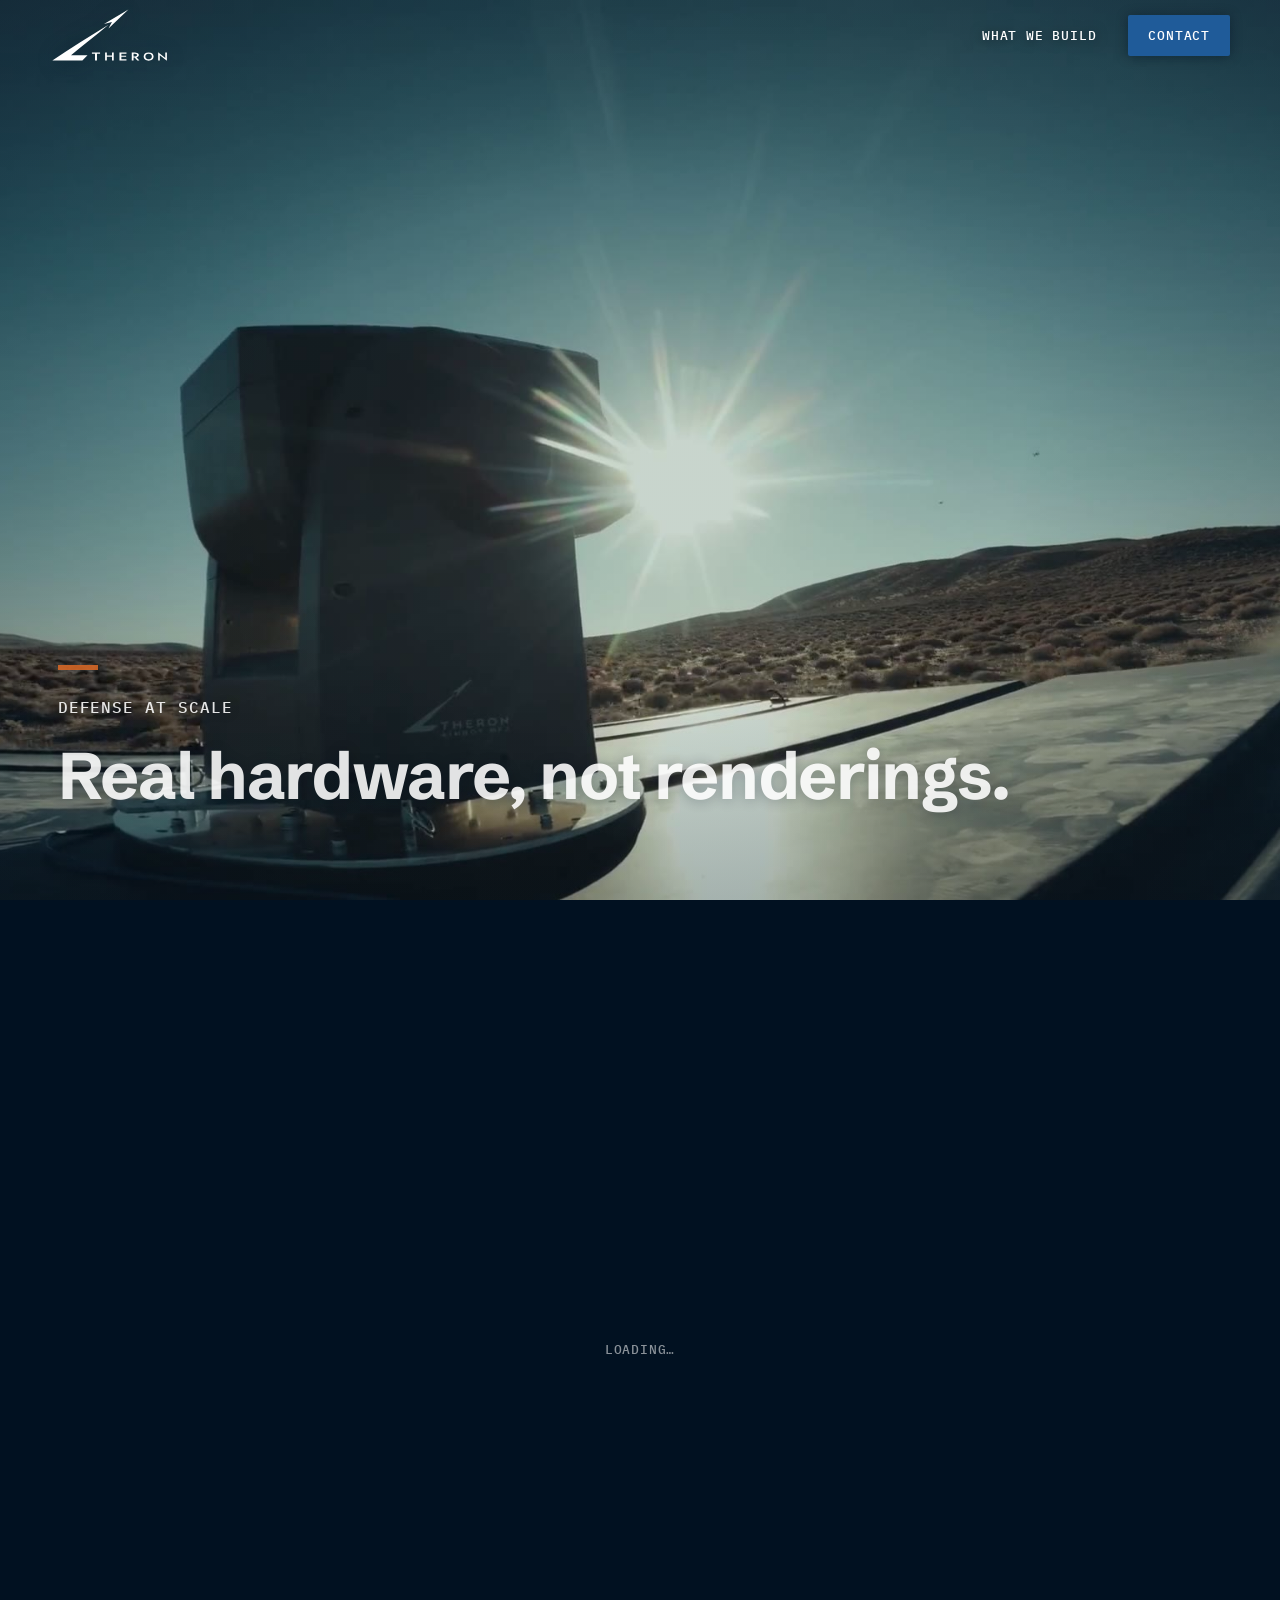
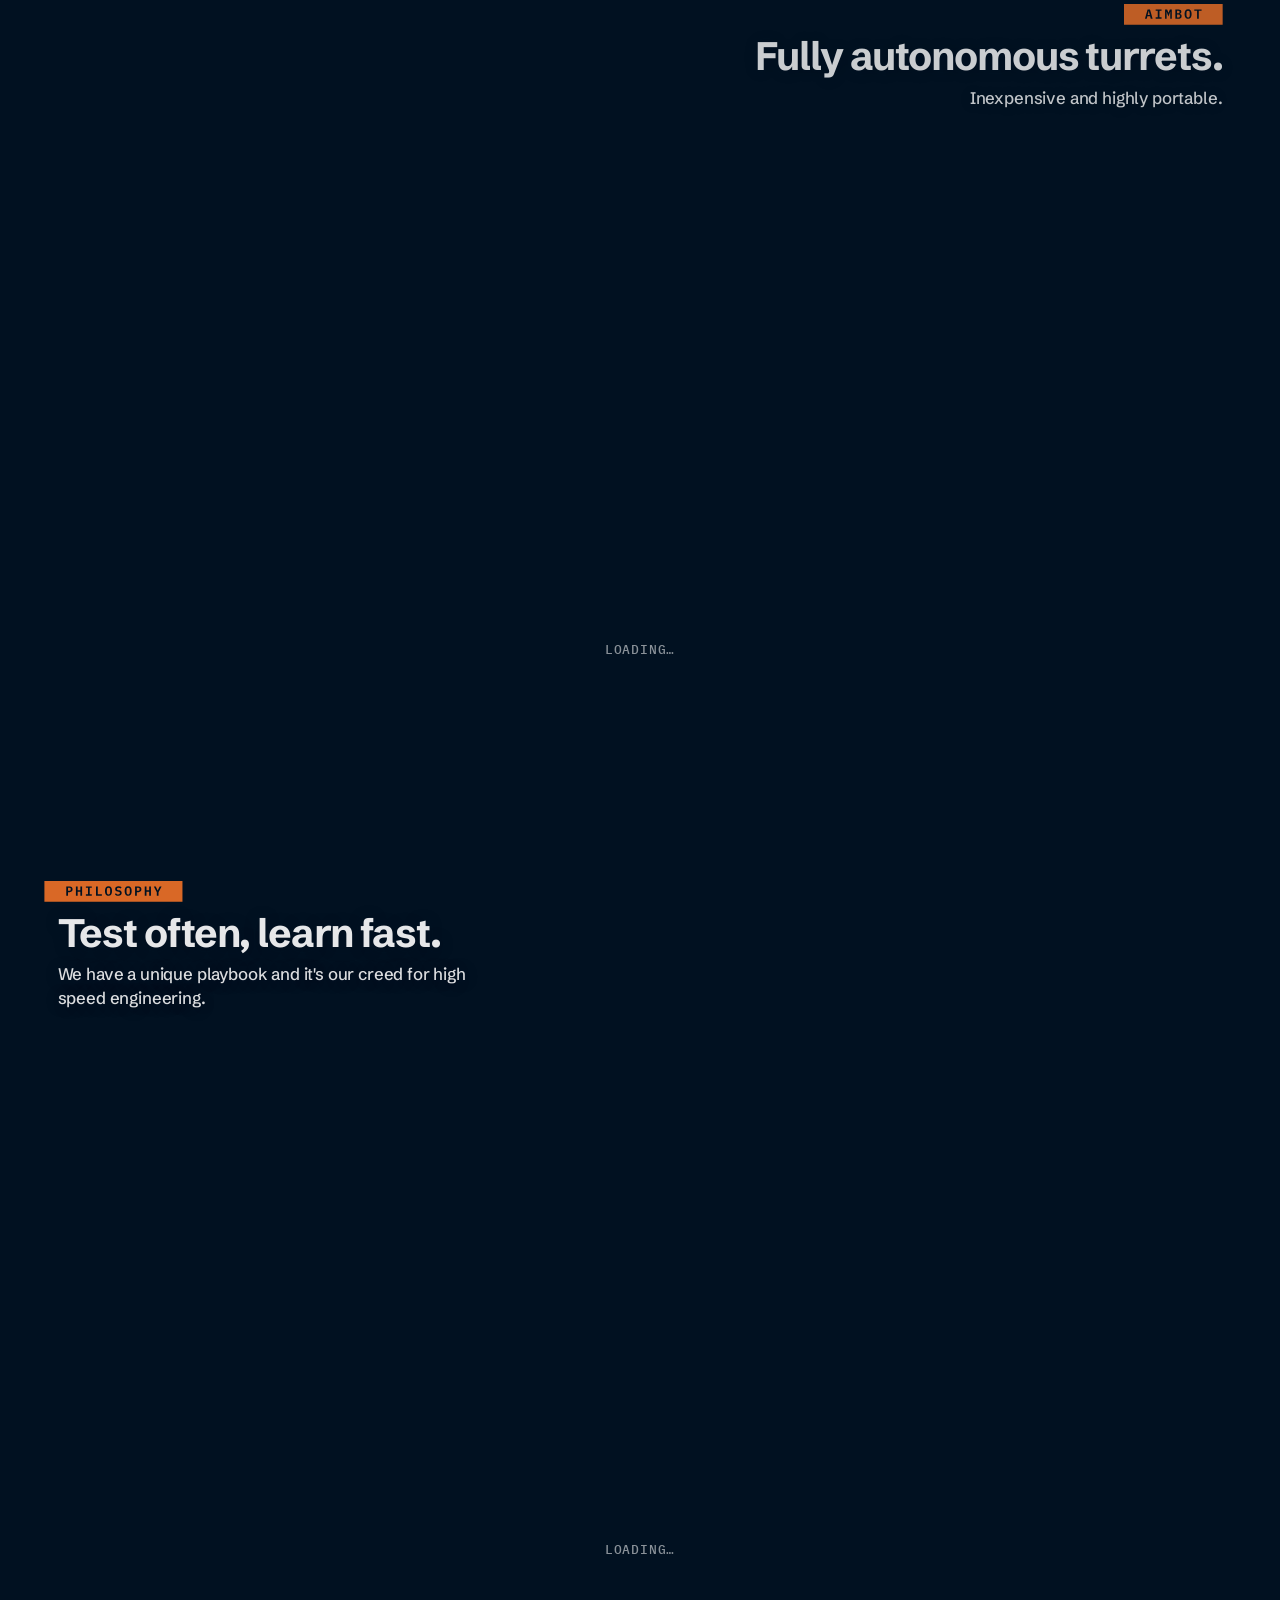
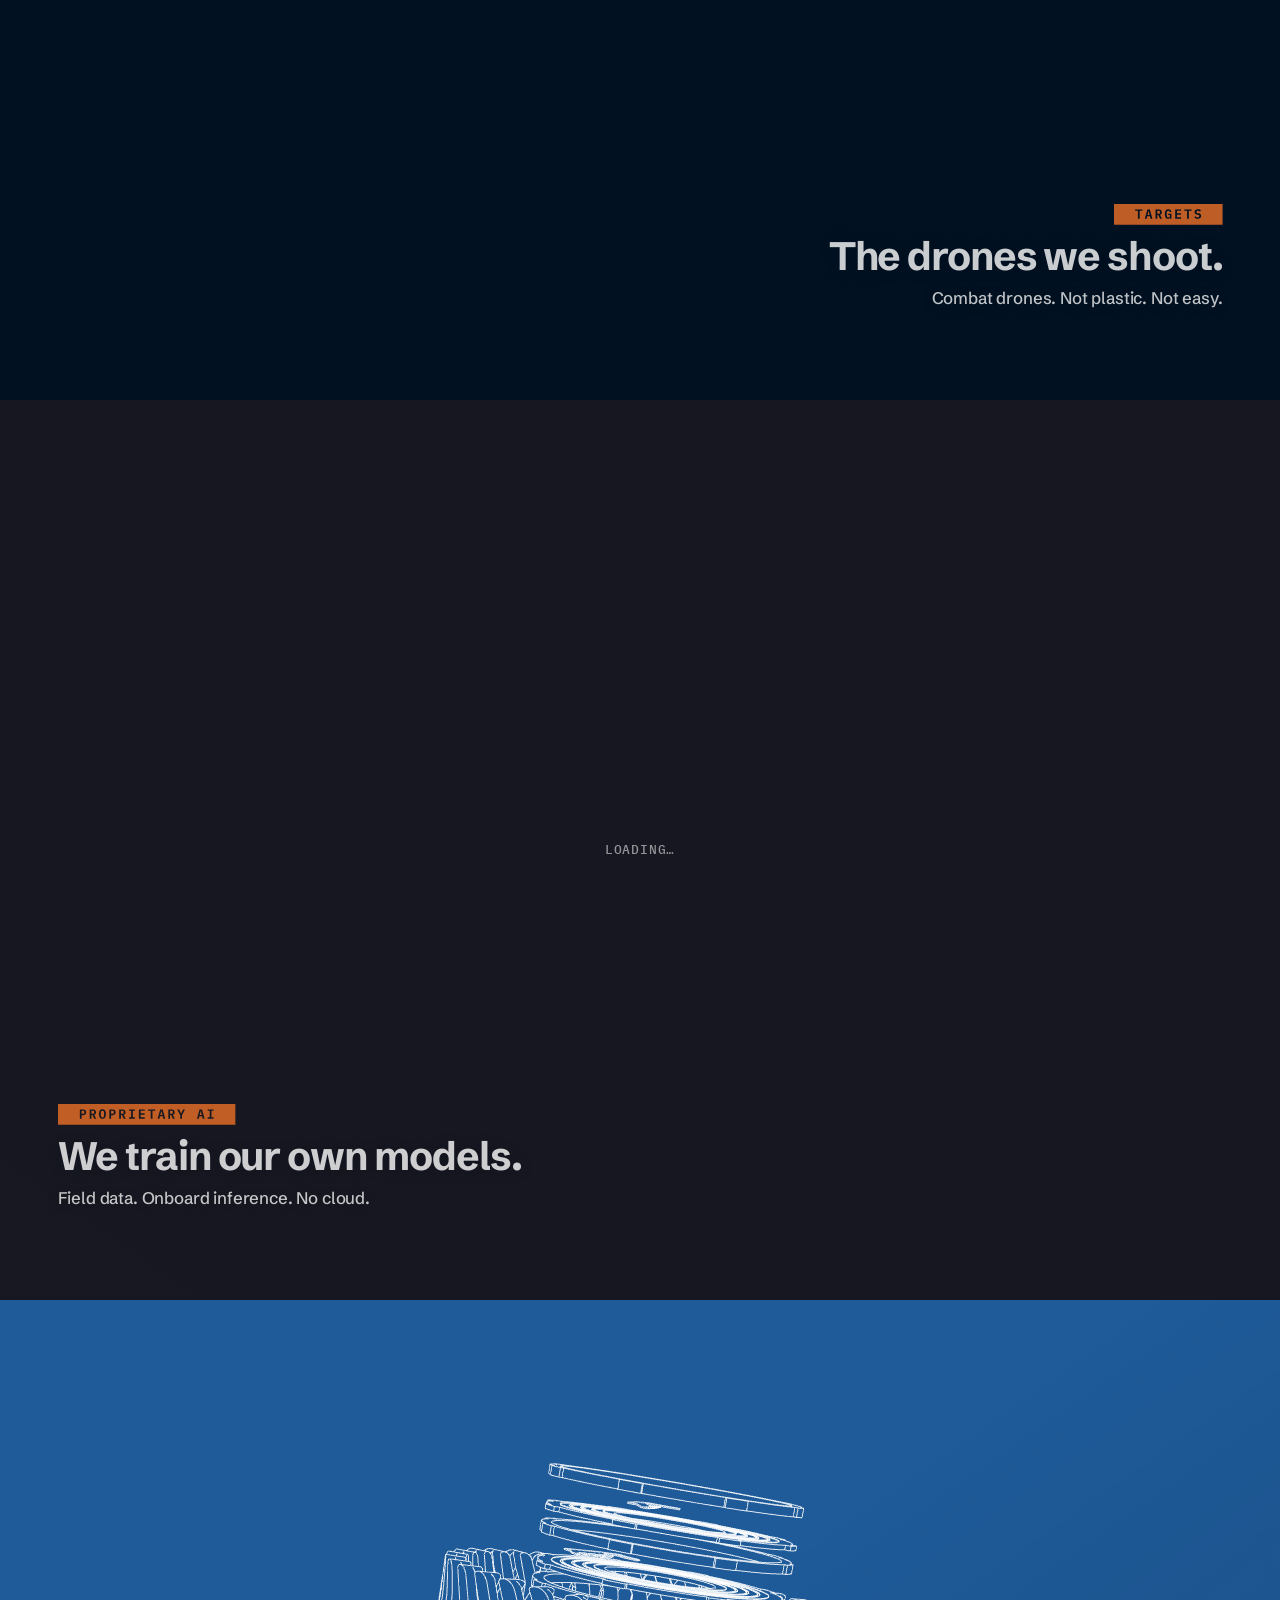
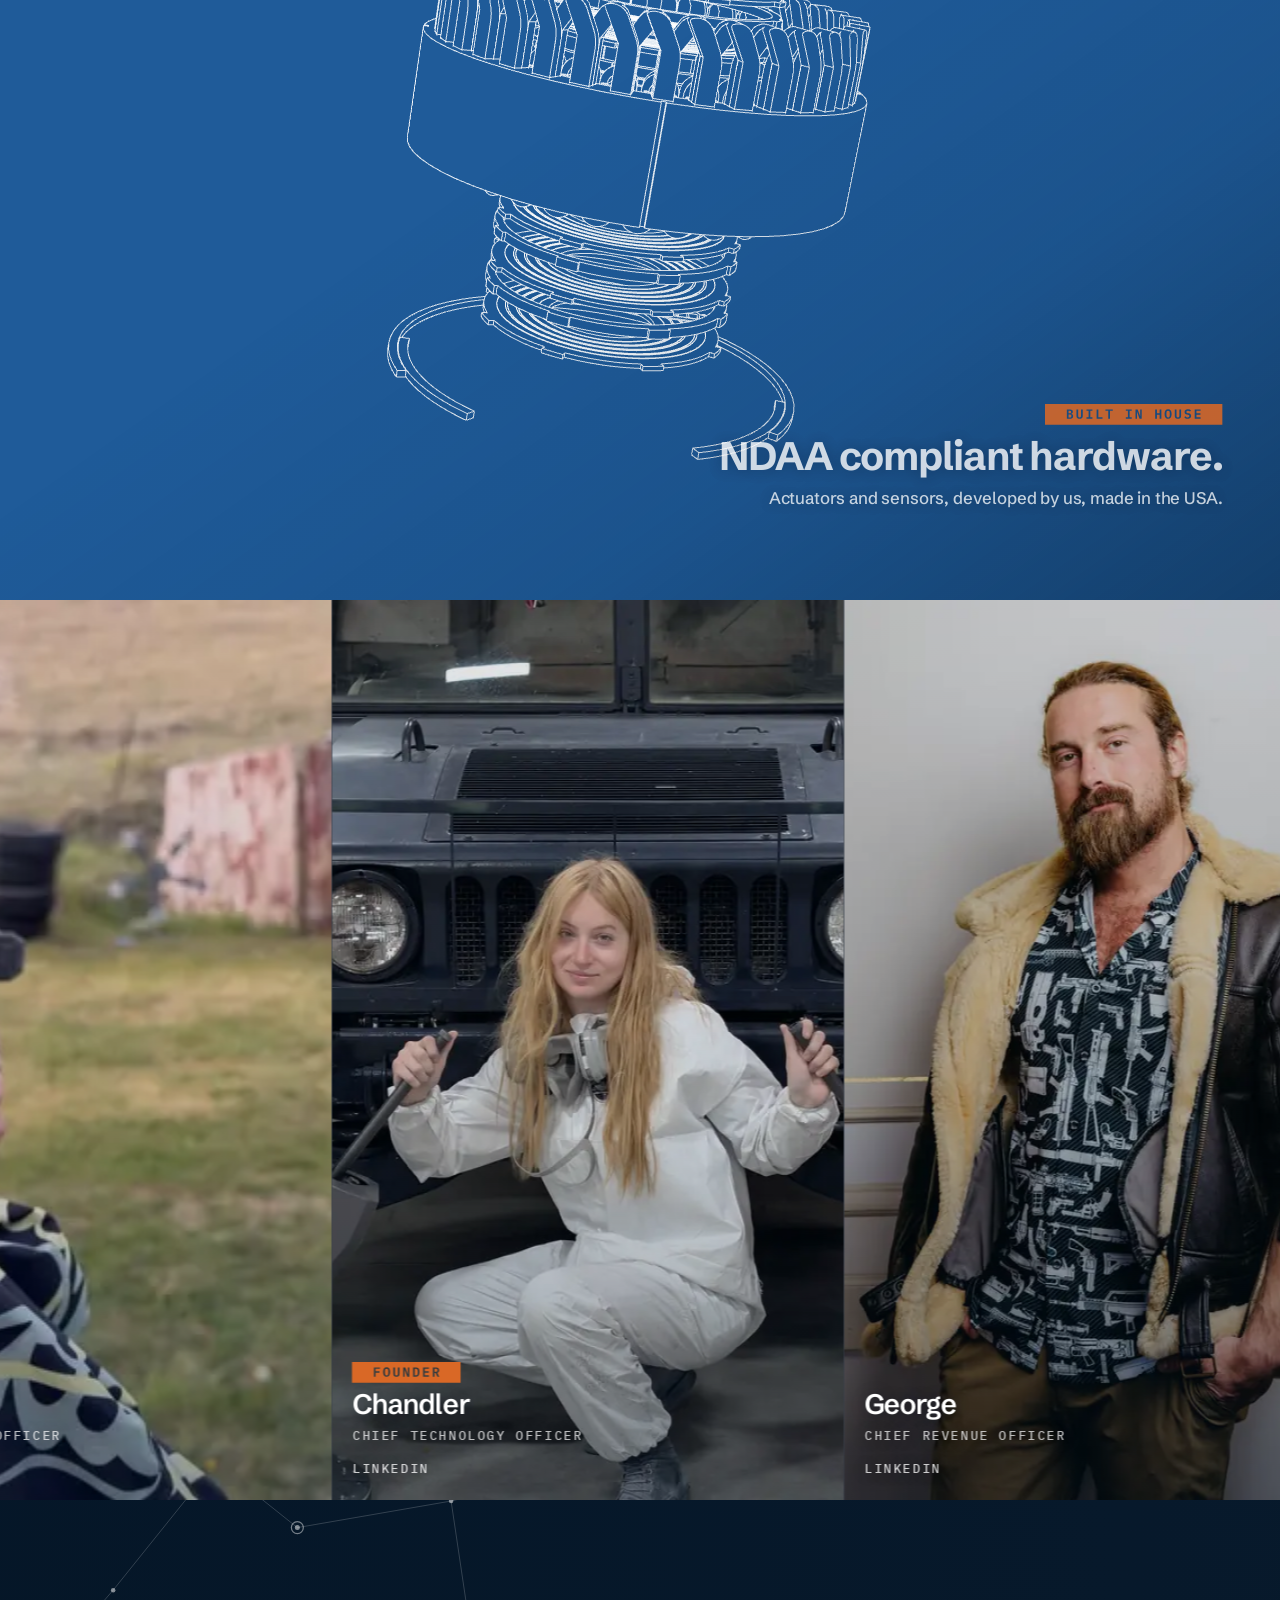
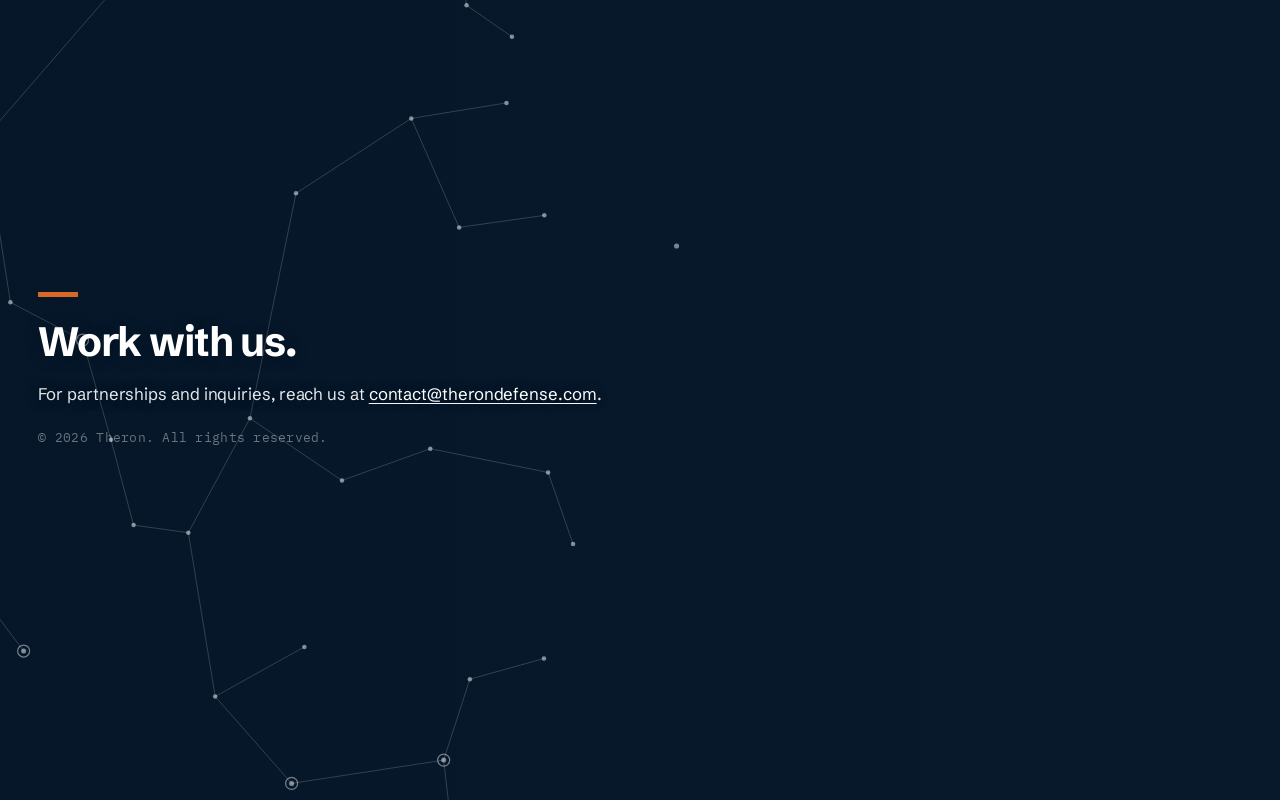
==== commit d3c10c15: "AI panel: feather the point-cloud video into the panel so the clip's background never reads as a squ" ====
--- a/index.html
+++ b/index.html
@@ -10,7 +10,7 @@
   <link rel="preconnect" href="https://fonts.googleapis.com">
   <link rel="preconnect" href="https://fonts.gstatic.com" crossorigin>
   <link href="https://fonts.googleapis.com/css2?family=Schibsted+Grotesk:ital,wght@0,400;0,500;0,600;0,700;1,400&family=IBM+Plex+Mono:wght@400;500;600&display=swap" rel="stylesheet">
-  <link rel="stylesheet" href="css/styles.css?v=287">
+  <link rel="stylesheet" href="css/styles.css?v=289">
   <link rel="preload" as="image" href="assets/images/hero-poster.jpg?v=2">
   <script>
     document.documentElement.classList.add('js');
--- a/css/styles.css
+++ b/css/styles.css
@@ -1,2 +1,2 @@
 /*! tailwindcss v4.3.3 | MIT License | https://tailwindcss.com */
-@layer properties{@supports (((-webkit-hyphens:none)) and (not (margin-trim:inline))) or ((-moz-orient:inline) and (not (color:rgb(from red r g b)))){*,:before,:after,::backdrop{--tw-rotate-x:initial;--tw-rotate-y:initial;--tw-rotate-z:initial;--tw-skew-x:initial;--tw-skew-y:initial;--tw-border-style:solid;--tw-leading:initial;--tw-font-weight:initial;--tw-tracking:initial;--tw-shadow:0 0 #0000;--tw-shadow-color:initial;--tw-shadow-alpha:100%;--tw-inset-shadow:0 0 #0000;--tw-inset-shadow-color:initial;--tw-inset-shadow-alpha:100%;--tw-ring-color:initial;--tw-ring-shadow:0 0 #0000;--tw-inset-ring-color:initial;--tw-inset-ring-shadow:0 0 #0000;--tw-ring-inset:initial;--tw-ring-offset-width:0px;--tw-ring-offset-color:#fff;--tw-ring-offset-shadow:0 0 #0000;--tw-outline-style:solid;--tw-blur:initial;--tw-brightness:initial;--tw-contrast:initial;--tw-grayscale:initial;--tw-hue-rotate:initial;--tw-invert:initial;--tw-opacity:initial;--tw-saturate:initial;--tw-sepia:initial;--tw-drop-shadow:initial;--tw-drop-shadow-color:initial;--tw-drop-shadow-alpha:100%;--tw-drop-shadow-size:initial;--tw-duration:initial;--tw-translate-x:0;--tw-translate-y:0;--tw-translate-z:0}}}@layer theme{:root,:host{--font-sans:"Schibsted Grotesk", -apple-system, BlinkMacSystemFont, "Segoe UI", sans-serif;--font-mono:"IBM Plex Mono", ui-monospace, "SF Mono", Menlo, Consolas, monospace;--color-white:#fff;--spacing:.25rem;--text-base:1rem;--text-base--line-height:calc(1.5 / 1);--font-weight-medium:500;--default-transition-duration:.15s;--default-transition-timing-function:cubic-bezier(.4, 0, .2, 1);--default-font-family:var(--font-sans);--default-mono-font-family:var(--font-mono);--font-display:"Schibsted Grotesk", -apple-system, BlinkMacSystemFont, sans-serif;--text-h2:2.488rem;--text-h3:2.074rem;--text-h5:1.44rem;--text-small:.833rem;--color-near-black:#011121;--color-brand-blue:#1f5b99;--color-brand-blue-hover:#1a4f86;--color-signal-orange:#d96826;--color-slate-blue:#243f5b;--color-warm-light:#f2f0ed;--color-warm-mid:#e8dfda;--color-ink:#011121b8;--color-line:#0111211f}}@layer base{*,:after,:before,::backdrop{box-sizing:border-box;border:0 solid;margin:0;padding:0}::file-selector-button{box-sizing:border-box;border:0 solid;margin:0;padding:0}html,:host{-webkit-text-size-adjust:100%;tab-size:4;line-height:1.5;font-family:var(--default-font-family,-apple-system, BlinkMacSystemFont, "Segoe UI", Roboto, "Helvetica Neue", "Noto Sans", Arial, sans-serif, "Apple Color Emoji", "Segoe UI Emoji", "Segoe UI Symbol", "Noto Color Emoji");font-feature-settings:var(--default-font-feature-settings,normal);font-variation-settings:var(--default-font-variation-settings,normal);-webkit-tap-highlight-color:transparent}hr{height:0;color:inherit;border-top-width:1px}abbr:where([title]){-webkit-text-decoration:underline dotted;text-decoration:underline dotted}h1,h2,h3,h4,h5,h6{font-size:inherit;font-weight:inherit}a{color:inherit;-webkit-text-decoration:inherit;-webkit-text-decoration:inherit;-webkit-text-decoration:inherit;text-decoration:inherit}b,strong{font-weight:bolder}code,kbd,samp,pre{font-family:var(--default-mono-font-family,ui-monospace, SFMono-Regular, Menlo, Monaco, Consolas, "Liberation Mono", "Courier New", monospace);font-feature-settings:var(--default-mono-font-feature-settings,normal);font-variation-settings:var(--default-mono-font-variation-settings,normal);font-size:1em}small{font-size:80%}sub,sup{vertical-align:baseline;font-size:75%;line-height:0;position:relative}sub{bottom:-.25em}sup{top:-.5em}table{text-indent:0;border-color:inherit;border-collapse:collapse}:-moz-focusring:where(:not(iframe)){outline:auto}progress{vertical-align:baseline}summary{display:list-item}ol,ul,menu{list-style:none}img,svg,video,canvas,audio,iframe,embed,object{vertical-align:middle;display:block}img,video{max-width:100%;height:auto}button,input,select,optgroup,textarea{font:inherit;font-feature-settings:inherit;font-variation-settings:inherit;letter-spacing:inherit;color:inherit;opacity:1;background-color:#0000;border-radius:0}::file-selector-button{font:inherit;font-feature-settings:inherit;font-variation-settings:inherit;letter-spacing:inherit;color:inherit;opacity:1;background-color:#0000;border-radius:0}:where(select:is([multiple],[size])) optgroup{font-weight:bolder}:where(select:is([multiple],[size])) optgroup option{padding-inline-start:20px}::file-selector-button{margin-inline-end:4px}::placeholder{opacity:1}@supports (not ((-webkit-appearance:-apple-pay-button))) or (contain-intrinsic-size:1px){::placeholder{color:currentColor}@supports (color:color-mix(in lab, red, red)){::placeholder{color:color-mix(in oklab, currentcolor 50%, transparent)}}}textarea{resize:vertical}::-webkit-search-decoration{-webkit-appearance:none}::-webkit-date-and-time-value{min-height:1lh;text-align:inherit}::-webkit-datetime-edit{display:inline-flex}::-webkit-datetime-edit-fields-wrapper{padding:0}::-webkit-datetime-edit{padding-block:0}::-webkit-datetime-edit-year-field{padding-block:0}::-webkit-datetime-edit-month-field{padding-block:0}::-webkit-datetime-edit-day-field{padding-block:0}::-webkit-datetime-edit-hour-field{padding-block:0}::-webkit-datetime-edit-minute-field{padding-block:0}::-webkit-datetime-edit-second-field{padding-block:0}::-webkit-datetime-edit-millisecond-field{padding-block:0}::-webkit-datetime-edit-meridiem-field{padding-block:0}::-webkit-calendar-picker-indicator{line-height:1}:-moz-ui-invalid{box-shadow:none}button,input:where([type=button],[type=reset],[type=submit]){appearance:button}::file-selector-button{appearance:button}::-webkit-inner-spin-button{height:auto}::-webkit-outer-spin-button{height:auto}[hidden]:where(:not([hidden=until-found])){display:none!important}}@layer components;@layer utilities{.visible{visibility:visible}.absolute{position:absolute}.fixed{position:fixed}.static{position:static}.inset-x-0{inset-inline:0}.top-0{top:0}.z-50{z-index:50}.m-4922{margin:calc(var(--spacing) * 4922)}.mx-auto{margin-inline:auto}.-mr-1{margin-right:calc(var(--spacing) * -1)}.mb-6{margin-bottom:calc(var(--spacing) * 6)}.block{display:block}.flex{display:flex}.grid{display:grid}.hidden{display:none}.h-0\.5{height:calc(var(--spacing) * .5)}.h-\[0\.3125rem\]{height:.3125rem}.h-\[72px\]{height:72px}.h-full{height:100%}.w-6{width:calc(var(--spacing) * 6)}.w-10{width:calc(var(--spacing) * 10)}.w-\[min\(100\%-2\.5rem\,1180px\)\]{width:min(100% - 2.5rem,1180px)}.shrink-0{flex-shrink:0}.transform{transform:var(--tw-rotate-x,) var(--tw-rotate-y,) var(--tw-rotate-z,) var(--tw-skew-x,) var(--tw-skew-y,)}.cursor-pointer{cursor:pointer}.resize{resize:both}.flex-col{flex-direction:column}.items-center{align-items:center}.justify-between{justify-content:space-between}.justify-center{justify-content:center}.gap-1\.5{gap:calc(var(--spacing) * 1.5)}.gap-4{gap:calc(var(--spacing) * 4)}.gap-5{gap:calc(var(--spacing) * 5)}.gap-8{gap:calc(var(--spacing) * 8)}.rounded-\[2px\]{border-radius:2px}.border-0{border-style:var(--tw-border-style);border-width:0}.border-b{border-bottom-style:var(--tw-border-style);border-bottom-width:1px}.border-line{border-color:var(--color-line)}.bg-brand-blue{background-color:var(--color-brand-blue)}.bg-near-black{background-color:var(--color-near-black)}.bg-signal-orange{background-color:var(--color-signal-orange)}.bg-transparent{background-color:#0000}.bg-warm-light{background-color:var(--color-warm-light)}.p-2{padding:calc(var(--spacing) * 2)}.px-5{padding-inline:calc(var(--spacing) * 5)}.py-2\.5{padding-block:calc(var(--spacing) * 2.5)}.font-mono{font-family:var(--font-mono)}.font-sans{font-family:var(--font-sans)}.text-base{font-size:var(--text-base);line-height:var(--tw-leading,var(--text-base--line-height))}.text-small{font-size:var(--text-small)}.leading-\[1\.6\]{--tw-leading:1.6;line-height:1.6}.font-medium{--tw-font-weight:var(--font-weight-medium);font-weight:var(--font-weight-medium)}.tracking-\[0\.06em\]{--tw-tracking:.06em;letter-spacing:.06em}.text-ink{color:var(--color-ink)}.text-white{color:var(--color-white)}.uppercase{text-transform:uppercase}.antialiased{-webkit-font-smoothing:antialiased;-moz-osx-font-smoothing:grayscale}.shadow{--tw-shadow:0 1px 3px 0 var(--tw-shadow-color,#0000001a), 0 1px 2px -1px var(--tw-shadow-color,#0000001a);box-shadow:var(--tw-inset-shadow), var(--tw-inset-ring-shadow), var(--tw-ring-offset-shadow), var(--tw-ring-shadow), var(--tw-shadow)}.shadow\!{--tw-shadow:0 1px 3px 0 var(--tw-shadow-color,#0000001a), 0 1px 2px -1px var(--tw-shadow-color,#0000001a)!important;box-shadow:var(--tw-inset-shadow), var(--tw-inset-ring-shadow), var(--tw-ring-offset-shadow), var(--tw-ring-shadow), var(--tw-shadow)!important}.outline{outline-style:var(--tw-outline-style);outline-width:1px}.blur{--tw-blur:blur(8px);filter:var(--tw-blur,) var(--tw-brightness,) var(--tw-contrast,) var(--tw-grayscale,) var(--tw-hue-rotate,) var(--tw-invert,) var(--tw-saturate,) var(--tw-sepia,) var(--tw-drop-shadow,)}.transition{transition-property:color,background-color,border-color,outline-color,text-decoration-color,fill,stroke,--tw-gradient-from,--tw-gradient-via,--tw-gradient-to,opacity,box-shadow,transform,translate,scale,rotate,filter,-webkit-backdrop-filter,backdrop-filter,display,content-visibility,overlay,pointer-events;transition-timing-function:var(--tw-ease,var(--default-transition-timing-function));transition-duration:var(--tw-duration,var(--default-transition-duration))}.transition-colors{transition-property:color,background-color,border-color,outline-color,text-decoration-color,fill,stroke,--tw-gradient-from,--tw-gradient-via,--tw-gradient-to;transition-timing-function:var(--tw-ease,var(--default-transition-timing-function));transition-duration:var(--tw-duration,var(--default-transition-duration))}.transition-transform{transition-property:transform,translate,scale,rotate;transition-timing-function:var(--tw-ease,var(--default-transition-timing-function));transition-duration:var(--tw-duration,var(--default-transition-duration))}.duration-300{--tw-duration:.3s;transition-duration:.3s}@media (hover:hover){.hover\:bg-brand-blue-hover:hover{background-color:var(--color-brand-blue-hover)}.hover\:text-brand-blue:hover{color:var(--color-brand-blue)}}@media not all and (min-width:48rem){.max-md\:pointer-events-none{pointer-events:none}.max-md\:fixed{position:fixed}.max-md\:inset-x-0{inset-inline:0}.max-md\:top-\[72px\]{top:72px}.max-md\:mt-3{margin-top:calc(var(--spacing) * 3)}.max-md\:-translate-y-\[110\%\]{--tw-translate-y:calc(110% * -1);translate:var(--tw-translate-x) var(--tw-translate-y)}.max-md\:flex-col{flex-direction:column}.max-md\:items-stretch{align-items:stretch}.max-md\:gap-0{gap:0}.max-md\:border-b{border-bottom-style:var(--tw-border-style);border-bottom-width:1px}.max-md\:border-line{border-color:var(--color-line)}.max-md\:bg-warm-light{background-color:var(--color-warm-light)}.max-md\:px-5{padding-inline:calc(var(--spacing) * 5)}.max-md\:py-3\.5{padding-block:calc(var(--spacing) * 3.5)}.max-md\:pt-2{padding-top:calc(var(--spacing) * 2)}.max-md\:pb-6{padding-bottom:calc(var(--spacing) * 6)}.max-md\:text-center{text-align:center}.max-md\:opacity-0{opacity:0}.max-md\:transition-all{transition-property:all;transition-timing-function:var(--tw-ease,var(--default-transition-timing-function));transition-duration:var(--tw-duration,var(--default-transition-duration))}.max-md\:duration-300{--tw-duration:.3s;transition-duration:.3s}.max-md\:peer-aria-expanded\:pointer-events-auto:is(:where(.peer)[aria-expanded=true]~*){pointer-events:auto}.max-md\:peer-aria-expanded\:translate-y-0:is(:where(.peer)[aria-expanded=true]~*){--tw-translate-y:0px;translate:var(--tw-translate-x) var(--tw-translate-y)}.max-md\:peer-aria-expanded\:opacity-100:is(:where(.peer)[aria-expanded=true]~*){opacity:1}}@media (min-width:48rem){.md\:hidden{display:none}.md\:gap-8{gap:calc(var(--spacing) * 8)}}}html{scroll-behavior:auto;scroll-snap-type:y mandatory;overscroll-behavior-y:none;overflow-x:clip}:root{--font-display:"Schibsted Grotesk", -apple-system, BlinkMacSystemFont, sans-serif;--pane-h:100dvh}@supports not (height:100dvh){:root{--pane-h:100vh}}@media (prefers-reduced-motion:reduce){html{scroll-behavior:auto;scroll-snap-type:none}}#capabilities,#aimbot,#about,#team,#contact{scroll-margin-top:0}#capabilities,#about{background:var(--color-warm-mid)}.eyebrow{font-family:var(--font-mono);font-size:var(--text-small);letter-spacing:.06em;text-transform:uppercase;font-weight:500}main{font-family:var(--font-display)}.site-logo{width:120px;height:auto}.site-header{box-shadow:none;background:0 0;border-color:#0000;transition:color .35s}.site-header.on-hero,.site-header.on-team{box-shadow:none;-webkit-backdrop-filter:none;background:0 0;border-color:#0000}.site-header.on-hero .logo-on-light,.site-header.on-team .logo-on-light{display:none}.site-header.on-hero .nav-link,.site-header.on-team .nav-link{color:#fff;text-shadow:0 1px 12px #0111218c}.site-header.on-hero .nav-link:hover,.site-header.on-team .nav-link:hover{color:#fff}.site-header.on-hero .logo-on-dark,.site-header.on-team .logo-on-dark{filter:drop-shadow(0 1px 10px #01112173);display:block}.site-header.on-hero .nav-bar,.site-header.on-team .nav-bar{background:#fff}.site-header.on-hero .site-nav,.site-header.on-team .site-nav{border-color:#ffffff14}.site-header.on-hero a[href=\#contact],.site-header.on-team a[href=\#contact],.site-header.on-ndaa a[href=\#contact]{box-shadow:0 1px 12px #01112173}.site-header.on-ndaa a[href=\#contact]{color:var(--color-brand-blue);background:#fff}.site-header.on-ndaa a[href=\#contact]:hover{background:var(--color-warm-light);color:var(--color-brand-blue)}@media (max-width:767px){.site-header.menu-open,.site-header.menu-open.on-hero,.site-header.menu-open.on-team{background:var(--color-near-black);box-shadow:none;-webkit-backdrop-filter:none;border-color:#0000}.site-header.menu-open .logo-on-light{display:none}.site-header.menu-open .logo-on-dark{filter:none;display:block}.site-header.menu-open .nav-bar{background:#fff}.site-header.menu-open .nav-bar:first-child{transform:translateY(4px)rotate(45deg)}.site-header.menu-open .nav-bar:last-child{transform:translateY(-4px)rotate(-45deg)}.site-header .site-nav,.site-header.on-hero .site-nav,.site-header.on-team .site-nav,.site-header.menu-open .site-nav{background:var(--color-near-black);color:#fff;border:0;height:calc(100dvh - 72px);padding:1.5rem max(1.25rem,4.5vw) 2.5rem;top:72px}.site-header .site-nav .nav-link,.site-header .site-nav a[href=\#contact]{font-family:var(--font-display);font-size:var(--text-h3);letter-spacing:-.02em;text-transform:none;text-shadow:none;color:#fff;text-align:left;background:0 0;border-bottom:1px solid #ffffff1a;border-radius:0;margin:0;padding:1.1rem 0;font-weight:600;line-height:1.1}.site-header .site-nav .nav-link:hover,.site-header .site-nav a[href=\#contact]:hover{color:#fff;background:0 0}.site-header .site-nav a[href=\#contact]{color:var(--color-signal-orange)}}.product-panel-media.is-loading:after{content:"Loading…";font-family:var(--font-mono);font-size:var(--text-small);letter-spacing:.06em;text-transform:uppercase;color:#ffffff8c;pointer-events:none;z-index:0;place-items:center;font-weight:500;animation:1.6s ease-in-out infinite loading-pulse;display:grid;position:absolute;inset:0}@keyframes loading-pulse{0%,to{opacity:.45}50%{opacity:1}}@media (prefers-reduced-motion:reduce){.product-panel-media.is-loading:after{animation:none}}.hero{height:var(--pane-h);min-height:var(--pane-h);background:var(--color-near-black);color:#fff;align-items:flex-end;display:flex;position:relative;overflow:hidden}.hero-video{object-fit:cover;pointer-events:none;width:100%;max-width:none;height:100%;position:absolute;inset:0}.hero-scrim{background:linear-gradient(#01112124,#01112124),radial-gradient(#0000 42%,#01112138 78%,#0111216b 100%);position:absolute;inset:0}.hero-content{z-index:1;width:100%;margin:0;padding:0 max(1.25rem,4.5vw) max(2.5rem,7vw);position:relative}.hero-copy{text-shadow:0 1px 14px #01112159;opacity:.88}.hero-eyebrow{font-size:var(--text-base);color:#fff;margin:0 0 1.25rem}.hero-copy h1{font-family:var(--font-display);font-size:var(--text-h2);letter-spacing:-.02em;color:#fff;text-wrap:balance;margin:0;font-weight:700;line-height:1.05}@media (min-width:768px){.hero-copy h1{white-space:nowrap;font-size:5.14vw}}.js .reveal{opacity:0;transition:opacity .5s cubic-bezier(.22,1,.36,1),transform .5s cubic-bezier(.22,1,.36,1);transition-delay:var(--reveal-delay,0s);transform:translate(-.85rem)}.js .reveal-group.is-in .reveal{opacity:1;transform:none}.js .reveal-group:not(.is-in) .reveal{transition-duration:.32s;transition-delay:0s}.js .reveal-group .reveal:first-child{--reveal-delay:0s}.js .reveal-group .reveal:nth-child(2){--reveal-delay:45ms}.js .reveal-group .reveal:nth-child(3){--reveal-delay:80ms}.js .reveal-group .reveal:nth-child(4){--reveal-delay:.11s}.js .product-panel-copy--intro .reveal,.js .product-panel--film:not(.product-panel--ai-viz) .reveal-group .reveal{transform:translate(.85rem)}.js .product-panel-copy--intro.is-in .reveal,.js .product-panel--film:not(.product-panel--ai-viz) .reveal-group.is-in .reveal{transform:none}main h3{font-weight:600}main p{letter-spacing:-.01em;font-weight:400;line-height:1.7}.team-section{background:var(--color-warm-mid);padding:0;position:relative}.team-viewport{touch-action:pan-x;cursor:grab;-webkit-user-select:none;user-select:none;width:100%;height:100%;overflow:hidden}.team-viewport.is-dragging{cursor:grabbing}.founder-split{--team-rows:2;--team-row-h:calc(var(--pane-h) / var(--team-rows));grid-auto-flow:column;grid-template-rows:repeat(var(--team-rows), minmax(0, 1fr));grid-auto-columns:max(50vw, calc(var(--team-row-h) * .78));will-change:transform;gap:0;width:max-content;height:100%;margin-top:0;display:grid}@media (orientation:landscape) and (min-width:768px){.founder-split{--team-rows:1;grid-auto-columns:40vw}}.founder-pane--spacer{background:#000}.founder-pane-media img{-webkit-user-drag:none}.founder-pane{isolation:isolate;aspect-ratio:auto;background:var(--color-near-black);border-radius:0;min-height:min(76svh,48rem);position:relative;overflow:hidden}.founder-pane:after{content:"";z-index:1;pointer-events:none;background:linear-gradient(#0111211a 0%,#0111212e 58%,#0111216b 100%);width:100%;height:100%;position:absolute;inset:0}.founder-pane-media{position:absolute;inset:0}.founder-pane-media img{object-fit:cover;object-position:50% 10%;opacity:0;width:100%;height:100%;transition:opacity .7s;position:absolute;inset:0}.founder-pane-media img.is-active{opacity:1}.founder-pane-media img.aaron-shop,.founder-pane-media img.top-anchor{object-position:50% 0%}.founder-pane-media img.hagen-field{object-position:28% 30%}.founder-pane-copy{--founder-copy-inset:max(1.15rem, 1.6vw);z-index:2;padding:0 var(--founder-copy-inset) var(--founder-copy-inset);color:#fff;text-shadow:0 1px 14px #01112159;display:grid;position:absolute;bottom:0;left:0;right:0}.founder-mark{margin:0 0 .45rem;display:block}.founder-name{font-family:var(--font-display);letter-spacing:-.032em;margin:0;font-size:clamp(1.75rem,2.2vw,2.6rem);font-weight:600;line-height:1.02}.founder-role{font-family:var(--font-mono);font-size:var(--text-small);letter-spacing:.12em;text-transform:uppercase;color:#ffffffb8;margin:.35rem 0 0;font-weight:500}.founder-social{font-family:var(--font-mono);font-size:var(--text-small);letter-spacing:.12em;text-transform:uppercase;color:#ffffffc7;margin-top:.7rem;font-weight:500;text-decoration:none;display:inline-block}.founder-social--empty{pointer-events:none}.founder-social--empty:before{content:" "}.founder-social:hover{color:#fff}@media (max-width:639px){.team-section{padding:0}.founder-pane{min-height:min(72svh,36rem)}.founder-pane-copy{--founder-copy-inset:.65rem}.founder-name{font-size:1.2rem}.founder-role,.founder-social{letter-spacing:.1em;font-size:.68rem}}.site-foot{isolation:isolate;background:var(--color-near-black);flex-direction:column;justify-content:center;min-height:min(42svh,26rem);padding:0;display:flex;position:relative;overflow:hidden}.section-band-field{pointer-events:none;position:absolute;inset:0;overflow:hidden}.site-foot .section-band-field{background:linear-gradient(90deg,#051728 0%,#07192b 100%)}@supports (color:color-mix(in lab, red, red)){.site-foot .section-band-field{background:linear-gradient(90deg, color-mix(in srgb, var(--color-near-black) 88%, var(--color-slate-blue)) 0%, color-mix(in srgb, var(--color-near-black) 82%, var(--color-slate-blue)) 100%)}}.site-foot .section-band-field{opacity:1}.section-band-field:not(.is-live){background:url(../assets/images/vision-network.svg?v=4) 50%/cover no-repeat,linear-gradient(90deg,#051728 0%,#07192b 100%)}@supports (color:color-mix(in lab, red, red)){.section-band-field:not(.is-live){background:url(../assets/images/vision-network.svg?v=4) center / cover no-repeat, linear-gradient(90deg, color-mix(in srgb, var(--color-near-black) 88%, var(--color-slate-blue)) 0%, color-mix(in srgb, var(--color-near-black) 82%, var(--color-slate-blue)) 100%)}}.section-band-network{pointer-events:none;width:100%;height:100%;position:absolute;inset:0}.site-foot-copy{z-index:1;color:#ffffffe6;text-shadow:0 1px 14px #01112159;max-width:54rem;padding:clamp(2.75rem,5vw,4rem) clamp(1.5rem,3vw,2.5rem) 1.25rem;position:relative}.site-foot h2{font-family:var(--font-display);letter-spacing:-.032em;color:#fff;margin:0;font-size:clamp(2rem,3.2vw,3.6rem);font-weight:700;line-height:1.02}.site-foot-copy p{letter-spacing:-.005em;margin:clamp(1rem,1.4vw,1.6rem) 0 0;font-size:clamp(1.05rem,1.15vw,1.35rem);line-height:1.55}.site-foot-copy a{z-index:2;pointer-events:auto;color:#fff;text-underline-offset:3px;text-decoration:underline;position:relative}.site-foot-copy a:hover{opacity:.8}.site-foot-legal{z-index:1;font-family:var(--font-mono);font-size:var(--text-small);letter-spacing:.02em;color:#fff6;margin:0;padding:0 clamp(1.5rem,3vw,2.5rem) 1.5rem;position:relative}@media (max-width:768px){.site-logo{width:min(120px,34vw)}}.product-stack{flex-direction:column;display:flex}.product-panel{isolation:isolate;color:#fff;outline:none;align-items:flex-end;display:flex;position:relative;overflow:hidden}.product-panel:focus-visible{box-shadow:inset 0 0 0 2px var(--color-signal-orange)}.product-panel-media{background:var(--color-near-black);position:absolute;inset:0}.product-panel-scrim{pointer-events:none;background:linear-gradient(#01112114 0%,#01112147 58%,#011121c7 100%);position:absolute;inset:0}.product-panel-copy{z-index:1;opacity:.88;width:min(100% - 2.5rem,1180px);margin:0 auto;padding:4.5rem 0 3.25rem;position:relative}.product-panel--film{height:var(--pane-h);min-height:var(--pane-h);background:var(--color-near-black);align-items:flex-end}.product-panel--film .product-panel-media{position:absolute;inset:0}.product-panel--film .product-panel-video{object-fit:cover;width:100%;height:100%;display:block}.product-hw-canvas{box-sizing:border-box;touch-action:none;cursor:grab;-webkit-user-select:none;user-select:none;display:block}.product-panel--film .product-hw-canvas{pointer-events:none;width:100%;height:100%;margin:0;position:absolute;inset:0}.product-hw-grip{z-index:1;touch-action:none;cursor:grab;-webkit-user-select:none;user-select:none;position:absolute;inset:5rem 6% 22%}.product-hw-grip.is-dragging{cursor:grabbing}@media (max-width:639px){.product-panel--ndaa .product-hw-grip{inset:4.25rem 0 14%}}.product-panel--ndaa,.product-panel--ndaa .product-panel-media{background:var(--color-brand-blue)}.product-panel--ndaa .product-panel-scrim{background:linear-gradient(to top left,#01112147 0%,#01112114 28%,#01112100 55%)}.product-panel--pair{background:var(--color-near-black);flex-direction:column;align-items:stretch;min-height:0;display:flex;overflow:visible}.product-panel--pair .product-panel-media--lead,.product-panel--pair .product-panel-media--demo{width:100%;min-width:0;height:var(--pane-h);min-height:var(--pane-h);flex:none;justify-content:flex-end;align-items:flex-end;display:flex;position:relative;inset:auto;overflow:hidden}.product-panel--pair .product-panel-media--demo{justify-content:flex-start}.product-panel--pair .product-panel-video{object-fit:cover;width:100%;height:100%;display:block;position:absolute;inset:0}.product-panel--film .product-panel-scrim,.product-panel--pair .product-panel-scrim{z-index:1;background:linear-gradient(to top left,#01112161 0%,#0111211a 28%,#01112100 55%)}.product-panel--film .product-panel-copy,.product-panel--pair .product-panel-copy{z-index:2;color:#fff;text-align:right;text-shadow:0 1px 14px #01112159;mix-blend-mode:normal;flex-direction:column;align-items:flex-end;width:100%;max-width:none;margin:0;padding:0 max(1.25rem,4.5vw) max(2.5rem,7vw);display:flex;position:relative}.product-panel--ndaa .product-panel-copy,.product-panel--ai-viz .product-panel-copy{mix-blend-mode:normal;text-shadow:0 1px 14px #01112159}.product-panel--film .product-index,.product-panel--pair .product-index{margin:0 0 .65rem;display:block}.founder-mark,.product-panel--film .product-index,.product-panel--pair .product-index{color:var(--color-signal-orange);line-height:0}.founder-mark svg,.product-panel--film .product-index svg,.product-panel--pair .product-index svg{width:auto;height:1.3rem;display:inline-block;overflow:visible}.product-panel.product-panel--film h3,.product-panel.product-panel--pair h3{letter-spacing:-.028em;color:#ffffffe6;max-width:100%;font-size:clamp(1.95rem,3.1vw,2.85rem);font-weight:700;line-height:1.08}.product-panel--film .product-panel-kicker,.product-panel--pair .product-panel-kicker{color:#ffffffdb;width:max-content;max-width:100%;margin:.55rem 0 0;font-size:clamp(1.05rem,1.2vw,1.2rem);font-weight:500;line-height:1.4}.product-panel--pair .product-panel-copy--philosophy{text-align:left;opacity:1;align-items:flex-start}.product-panel--pair .product-panel-copy--philosophy .product-index{opacity:1;justify-content:flex-start}.product-panel--pair .product-panel-copy--philosophy .product-panel-kicker{width:auto;max-width:min(26rem,100%)}.product-panel--ai-viz,.product-panel--ai-viz .product-panel-media{background:#171821}.product-panel--ai-viz .product-panel-media{justify-content:center;align-items:center;padding:0;display:flex}.product-panel--film.product-panel--ai-viz .product-panel-video{object-fit:contain;width:min(64rem,96%);height:auto;max-height:88vh;margin:0 auto}.product-panel--ai-viz .product-panel-copy,.product-panel--ai-viz .product-panel-copy--ai{text-align:left;align-items:flex-start}.product-panel--ai-viz .product-index{justify-content:flex-start}.product-panel--ai-viz .product-panel-scrim{background:linear-gradient(to top right,#17182161 0%,#1718211a 28%,#17182100 55%)}.product-panel--pair .product-panel-media--demo .product-panel-scrim{background:linear-gradient(to top right,#01112161 0%,#0111211a 28%,#01112100 55%)}.product-index{font-family:var(--font-mono);font-size:var(--text-h5);letter-spacing:.04em;color:var(--color-signal-orange);margin:0 0 .85rem;font-weight:600}.product-panel h3{max-width:18ch;font-family:var(--font-display);letter-spacing:-.03em;margin:0;font-size:clamp(2.4rem,6vw,5rem);font-weight:700;line-height:1.05}.snap-pane{scroll-snap-align:start;scroll-snap-stop:always;box-sizing:border-box}.team-section.snap-pane{height:var(--pane-h);min-height:var(--pane-h);display:flex}.team-section.snap-pane .team-viewport{flex:1;min-height:0}.team-section.snap-pane .founder-pane{min-height:0}.site-foot.snap-pane{height:var(--pane-h);min-height:var(--pane-h)}.hero,.product-panel--film,.product-panel--pair .product-panel-media--lead,.product-panel--pair .product-panel-media--demo,.team-section.snap-pane,.site-foot.snap-pane{height:var(--pane-h);min-height:var(--pane-h);max-height:var(--pane-h)}@media (prefers-reduced-motion:reduce){.js .reveal,.js .reveal-group.is-in .reveal{opacity:1;transition:none;transform:none}.hero-video{display:none}.hero{background-image:url(../assets/images/hero-field.jpg);background-position:72%;background-size:cover}}@media (max-width:767px) and (orientation:portrait){.hero,.product-panel--film:not(.product-panel--ai-viz):not(.product-panel--ndaa),.product-panel--pair,.product-panel--film:not(.product-panel--ai-viz):not(.product-panel--ndaa) .product-panel-media,.product-panel--pair .product-panel-media--lead,.product-panel--pair .product-panel-media--demo{background:#000}.hero-scrim{background:0 0}.hero-video,.product-panel--film:not(.product-panel--ai-viz):not(.product-panel--ndaa) .product-panel-video,.product-panel--pair .product-panel-video{object-fit:contain;background:#000;width:136%;max-width:none;height:100%;inset:0 auto 0 -18%}}@media (pointer:coarse){html{scroll-snap-type:y proximity}.snap-pane{scroll-snap-stop:normal}}html.touch-pager{overscroll-behavior:none;scroll-snap-type:none;height:100%;overflow:hidden}html.touch-pager body{overscroll-behavior:none;width:100%;height:100%;position:fixed;inset:0;overflow:hidden}html.touch-pager .snap-track{will-change:transform;transition:transform .65s cubic-bezier(.22,1,.36,1)}@property --tw-rotate-x{syntax:"*";inherits:false}@property --tw-rotate-y{syntax:"*";inherits:false}@property --tw-rotate-z{syntax:"*";inherits:false}@property --tw-skew-x{syntax:"*";inherits:false}@property --tw-skew-y{syntax:"*";inherits:false}@property --tw-border-style{syntax:"*";inherits:false;initial-value:solid}@property --tw-leading{syntax:"*";inherits:false}@property --tw-font-weight{syntax:"*";inherits:false}@property --tw-tracking{syntax:"*";inherits:false}@property --tw-shadow{syntax:"*";inherits:false;initial-value:0 0 #0000}@property --tw-shadow-color{syntax:"*";inherits:false}@property --tw-shadow-alpha{syntax:"<percentage>";inherits:false;initial-value:100%}@property --tw-inset-shadow{syntax:"*";inherits:false;initial-value:0 0 #0000}@property --tw-inset-shadow-color{syntax:"*";inherits:false}@property --tw-inset-shadow-alpha{syntax:"<percentage>";inherits:false;initial-value:100%}@property --tw-ring-color{syntax:"*";inherits:false}@property --tw-ring-shadow{syntax:"*";inherits:false;initial-value:0 0 #0000}@property --tw-inset-ring-color{syntax:"*";inherits:false}@property --tw-inset-ring-shadow{syntax:"*";inherits:false;initial-value:0 0 #0000}@property --tw-ring-inset{syntax:"*";inherits:false}@property --tw-ring-offset-width{syntax:"<length>";inherits:false;initial-value:0}@property --tw-ring-offset-color{syntax:"*";inherits:false;initial-value:#fff}@property --tw-ring-offset-shadow{syntax:"*";inherits:false;initial-value:0 0 #0000}@property --tw-outline-style{syntax:"*";inherits:false;initial-value:solid}@property --tw-blur{syntax:"*";inherits:false}@property --tw-brightness{syntax:"*";inherits:false}@property --tw-contrast{syntax:"*";inherits:false}@property --tw-grayscale{syntax:"*";inherits:false}@property --tw-hue-rotate{syntax:"*";inherits:false}@property --tw-invert{syntax:"*";inherits:false}@property --tw-opacity{syntax:"*";inherits:false}@property --tw-saturate{syntax:"*";inherits:false}@property --tw-sepia{syntax:"*";inherits:false}@property --tw-drop-shadow{syntax:"*";inherits:false}@property --tw-drop-shadow-color{syntax:"*";inherits:false}@property --tw-drop-shadow-alpha{syntax:"<percentage>";inherits:false;initial-value:100%}@property --tw-drop-shadow-size{syntax:"*";inherits:false}@property --tw-duration{syntax:"*";inherits:false}@property --tw-translate-x{syntax:"*";inherits:false;initial-value:0}@property --tw-translate-y{syntax:"*";inherits:false;initial-value:0}@property --tw-translate-z{syntax:"*";inherits:false;initial-value:0}+@layer properties{@supports (((-webkit-hyphens:none)) and (not (margin-trim:inline))) or ((-moz-orient:inline) and (not (color:rgb(from red r g b)))){*,:before,:after,::backdrop{--tw-rotate-x:initial;--tw-rotate-y:initial;--tw-rotate-z:initial;--tw-skew-x:initial;--tw-skew-y:initial;--tw-border-style:solid;--tw-leading:initial;--tw-font-weight:initial;--tw-tracking:initial;--tw-shadow:0 0 #0000;--tw-shadow-color:initial;--tw-shadow-alpha:100%;--tw-inset-shadow:0 0 #0000;--tw-inset-shadow-color:initial;--tw-inset-shadow-alpha:100%;--tw-ring-color:initial;--tw-ring-shadow:0 0 #0000;--tw-inset-ring-color:initial;--tw-inset-ring-shadow:0 0 #0000;--tw-ring-inset:initial;--tw-ring-offset-width:0px;--tw-ring-offset-color:#fff;--tw-ring-offset-shadow:0 0 #0000;--tw-outline-style:solid;--tw-blur:initial;--tw-brightness:initial;--tw-contrast:initial;--tw-grayscale:initial;--tw-hue-rotate:initial;--tw-invert:initial;--tw-opacity:initial;--tw-saturate:initial;--tw-sepia:initial;--tw-drop-shadow:initial;--tw-drop-shadow-color:initial;--tw-drop-shadow-alpha:100%;--tw-drop-shadow-size:initial;--tw-duration:initial;--tw-translate-x:0;--tw-translate-y:0;--tw-translate-z:0}}}@layer theme{:root,:host{--font-sans:"Schibsted Grotesk", -apple-system, BlinkMacSystemFont, "Segoe UI", sans-serif;--font-mono:"IBM Plex Mono", ui-monospace, "SF Mono", Menlo, Consolas, monospace;--color-white:#fff;--spacing:.25rem;--text-base:1rem;--text-base--line-height:calc(1.5 / 1);--font-weight-medium:500;--default-transition-duration:.15s;--default-transition-timing-function:cubic-bezier(.4, 0, .2, 1);--default-font-family:var(--font-sans);--default-mono-font-family:var(--font-mono);--font-display:"Schibsted Grotesk", -apple-system, BlinkMacSystemFont, sans-serif;--text-h2:2.488rem;--text-h3:2.074rem;--text-h5:1.44rem;--text-small:.833rem;--color-near-black:#011121;--color-brand-blue:#1f5b99;--color-brand-blue-hover:#1a4f86;--color-signal-orange:#d96826;--color-slate-blue:#243f5b;--color-warm-light:#f2f0ed;--color-warm-mid:#e8dfda;--color-ink:#011121b8;--color-line:#0111211f}}@layer base{*,:after,:before,::backdrop{box-sizing:border-box;border:0 solid;margin:0;padding:0}::file-selector-button{box-sizing:border-box;border:0 solid;margin:0;padding:0}html,:host{-webkit-text-size-adjust:100%;tab-size:4;line-height:1.5;font-family:var(--default-font-family,-apple-system, BlinkMacSystemFont, "Segoe UI", Roboto, "Helvetica Neue", "Noto Sans", Arial, sans-serif, "Apple Color Emoji", "Segoe UI Emoji", "Segoe UI Symbol", "Noto Color Emoji");font-feature-settings:var(--default-font-feature-settings,normal);font-variation-settings:var(--default-font-variation-settings,normal);-webkit-tap-highlight-color:transparent}hr{height:0;color:inherit;border-top-width:1px}abbr:where([title]){-webkit-text-decoration:underline dotted;text-decoration:underline dotted}h1,h2,h3,h4,h5,h6{font-size:inherit;font-weight:inherit}a{color:inherit;-webkit-text-decoration:inherit;-webkit-text-decoration:inherit;-webkit-text-decoration:inherit;text-decoration:inherit}b,strong{font-weight:bolder}code,kbd,samp,pre{font-family:var(--default-mono-font-family,ui-monospace, SFMono-Regular, Menlo, Monaco, Consolas, "Liberation Mono", "Courier New", monospace);font-feature-settings:var(--default-mono-font-feature-settings,normal);font-variation-settings:var(--default-mono-font-variation-settings,normal);font-size:1em}small{font-size:80%}sub,sup{vertical-align:baseline;font-size:75%;line-height:0;position:relative}sub{bottom:-.25em}sup{top:-.5em}table{text-indent:0;border-color:inherit;border-collapse:collapse}:-moz-focusring:where(:not(iframe)){outline:auto}progress{vertical-align:baseline}summary{display:list-item}ol,ul,menu{list-style:none}img,svg,video,canvas,audio,iframe,embed,object{vertical-align:middle;display:block}img,video{max-width:100%;height:auto}button,input,select,optgroup,textarea{font:inherit;font-feature-settings:inherit;font-variation-settings:inherit;letter-spacing:inherit;color:inherit;opacity:1;background-color:#0000;border-radius:0}::file-selector-button{font:inherit;font-feature-settings:inherit;font-variation-settings:inherit;letter-spacing:inherit;color:inherit;opacity:1;background-color:#0000;border-radius:0}:where(select:is([multiple],[size])) optgroup{font-weight:bolder}:where(select:is([multiple],[size])) optgroup option{padding-inline-start:20px}::file-selector-button{margin-inline-end:4px}::placeholder{opacity:1}@supports (not ((-webkit-appearance:-apple-pay-button))) or (contain-intrinsic-size:1px){::placeholder{color:currentColor}@supports (color:color-mix(in lab, red, red)){::placeholder{color:color-mix(in oklab, currentcolor 50%, transparent)}}}textarea{resize:vertical}::-webkit-search-decoration{-webkit-appearance:none}::-webkit-date-and-time-value{min-height:1lh;text-align:inherit}::-webkit-datetime-edit{display:inline-flex}::-webkit-datetime-edit-fields-wrapper{padding:0}::-webkit-datetime-edit{padding-block:0}::-webkit-datetime-edit-year-field{padding-block:0}::-webkit-datetime-edit-month-field{padding-block:0}::-webkit-datetime-edit-day-field{padding-block:0}::-webkit-datetime-edit-hour-field{padding-block:0}::-webkit-datetime-edit-minute-field{padding-block:0}::-webkit-datetime-edit-second-field{padding-block:0}::-webkit-datetime-edit-millisecond-field{padding-block:0}::-webkit-datetime-edit-meridiem-field{padding-block:0}::-webkit-calendar-picker-indicator{line-height:1}:-moz-ui-invalid{box-shadow:none}button,input:where([type=button],[type=reset],[type=submit]){appearance:button}::file-selector-button{appearance:button}::-webkit-inner-spin-button{height:auto}::-webkit-outer-spin-button{height:auto}[hidden]:where(:not([hidden=until-found])){display:none!important}}@layer components;@layer utilities{.visible{visibility:visible}.absolute{position:absolute}.fixed{position:fixed}.static{position:static}.inset-x-0{inset-inline:0}.top-0{top:0}.z-50{z-index:50}.m-4922{margin:calc(var(--spacing) * 4922)}.mx-auto{margin-inline:auto}.-mr-1{margin-right:calc(var(--spacing) * -1)}.mb-6{margin-bottom:calc(var(--spacing) * 6)}.block{display:block}.flex{display:flex}.grid{display:grid}.hidden{display:none}.h-0\.5{height:calc(var(--spacing) * .5)}.h-\[0\.3125rem\]{height:.3125rem}.h-\[72px\]{height:72px}.h-full{height:100%}.w-6{width:calc(var(--spacing) * 6)}.w-10{width:calc(var(--spacing) * 10)}.w-\[min\(100\%-2\.5rem\,1180px\)\]{width:min(100% - 2.5rem,1180px)}.shrink-0{flex-shrink:0}.transform{transform:var(--tw-rotate-x,) var(--tw-rotate-y,) var(--tw-rotate-z,) var(--tw-skew-x,) var(--tw-skew-y,)}.cursor-pointer{cursor:pointer}.resize{resize:both}.flex-col{flex-direction:column}.items-center{align-items:center}.justify-between{justify-content:space-between}.justify-center{justify-content:center}.gap-1\.5{gap:calc(var(--spacing) * 1.5)}.gap-4{gap:calc(var(--spacing) * 4)}.gap-5{gap:calc(var(--spacing) * 5)}.gap-8{gap:calc(var(--spacing) * 8)}.rounded-\[2px\]{border-radius:2px}.border-0{border-style:var(--tw-border-style);border-width:0}.border-b{border-bottom-style:var(--tw-border-style);border-bottom-width:1px}.border-line{border-color:var(--color-line)}.bg-brand-blue{background-color:var(--color-brand-blue)}.bg-near-black{background-color:var(--color-near-black)}.bg-signal-orange{background-color:var(--color-signal-orange)}.bg-transparent{background-color:#0000}.bg-warm-light{background-color:var(--color-warm-light)}.p-2{padding:calc(var(--spacing) * 2)}.px-5{padding-inline:calc(var(--spacing) * 5)}.py-2\.5{padding-block:calc(var(--spacing) * 2.5)}.font-mono{font-family:var(--font-mono)}.font-sans{font-family:var(--font-sans)}.text-base{font-size:var(--text-base);line-height:var(--tw-leading,var(--text-base--line-height))}.text-small{font-size:var(--text-small)}.leading-\[1\.6\]{--tw-leading:1.6;line-height:1.6}.font-medium{--tw-font-weight:var(--font-weight-medium);font-weight:var(--font-weight-medium)}.tracking-\[0\.06em\]{--tw-tracking:.06em;letter-spacing:.06em}.text-ink{color:var(--color-ink)}.text-white{color:var(--color-white)}.uppercase{text-transform:uppercase}.antialiased{-webkit-font-smoothing:antialiased;-moz-osx-font-smoothing:grayscale}.shadow{--tw-shadow:0 1px 3px 0 var(--tw-shadow-color,#0000001a), 0 1px 2px -1px var(--tw-shadow-color,#0000001a);box-shadow:var(--tw-inset-shadow), var(--tw-inset-ring-shadow), var(--tw-ring-offset-shadow), var(--tw-ring-shadow), var(--tw-shadow)}.shadow\!{--tw-shadow:0 1px 3px 0 var(--tw-shadow-color,#0000001a), 0 1px 2px -1px var(--tw-shadow-color,#0000001a)!important;box-shadow:var(--tw-inset-shadow), var(--tw-inset-ring-shadow), var(--tw-ring-offset-shadow), var(--tw-ring-shadow), var(--tw-shadow)!important}.outline{outline-style:var(--tw-outline-style);outline-width:1px}.blur{--tw-blur:blur(8px);filter:var(--tw-blur,) var(--tw-brightness,) var(--tw-contrast,) var(--tw-grayscale,) var(--tw-hue-rotate,) var(--tw-invert,) var(--tw-saturate,) var(--tw-sepia,) var(--tw-drop-shadow,)}.transition{transition-property:color,background-color,border-color,outline-color,text-decoration-color,fill,stroke,--tw-gradient-from,--tw-gradient-via,--tw-gradient-to,opacity,box-shadow,transform,translate,scale,rotate,filter,-webkit-backdrop-filter,backdrop-filter,display,content-visibility,overlay,pointer-events;transition-timing-function:var(--tw-ease,var(--default-transition-timing-function));transition-duration:var(--tw-duration,var(--default-transition-duration))}.transition-colors{transition-property:color,background-color,border-color,outline-color,text-decoration-color,fill,stroke,--tw-gradient-from,--tw-gradient-via,--tw-gradient-to;transition-timing-function:var(--tw-ease,var(--default-transition-timing-function));transition-duration:var(--tw-duration,var(--default-transition-duration))}.transition-transform{transition-property:transform,translate,scale,rotate;transition-timing-function:var(--tw-ease,var(--default-transition-timing-function));transition-duration:var(--tw-duration,var(--default-transition-duration))}.duration-300{--tw-duration:.3s;transition-duration:.3s}@media (hover:hover){.hover\:bg-brand-blue-hover:hover{background-color:var(--color-brand-blue-hover)}.hover\:text-brand-blue:hover{color:var(--color-brand-blue)}}@media not all and (min-width:48rem){.max-md\:pointer-events-none{pointer-events:none}.max-md\:fixed{position:fixed}.max-md\:inset-x-0{inset-inline:0}.max-md\:top-\[72px\]{top:72px}.max-md\:mt-3{margin-top:calc(var(--spacing) * 3)}.max-md\:-translate-y-\[110\%\]{--tw-translate-y:calc(110% * -1);translate:var(--tw-translate-x) var(--tw-translate-y)}.max-md\:flex-col{flex-direction:column}.max-md\:items-stretch{align-items:stretch}.max-md\:gap-0{gap:0}.max-md\:border-b{border-bottom-style:var(--tw-border-style);border-bottom-width:1px}.max-md\:border-line{border-color:var(--color-line)}.max-md\:bg-warm-light{background-color:var(--color-warm-light)}.max-md\:px-5{padding-inline:calc(var(--spacing) * 5)}.max-md\:py-3\.5{padding-block:calc(var(--spacing) * 3.5)}.max-md\:pt-2{padding-top:calc(var(--spacing) * 2)}.max-md\:pb-6{padding-bottom:calc(var(--spacing) * 6)}.max-md\:text-center{text-align:center}.max-md\:opacity-0{opacity:0}.max-md\:transition-all{transition-property:all;transition-timing-function:var(--tw-ease,var(--default-transition-timing-function));transition-duration:var(--tw-duration,var(--default-transition-duration))}.max-md\:duration-300{--tw-duration:.3s;transition-duration:.3s}.max-md\:peer-aria-expanded\:pointer-events-auto:is(:where(.peer)[aria-expanded=true]~*){pointer-events:auto}.max-md\:peer-aria-expanded\:translate-y-0:is(:where(.peer)[aria-expanded=true]~*){--tw-translate-y:0px;translate:var(--tw-translate-x) var(--tw-translate-y)}.max-md\:peer-aria-expanded\:opacity-100:is(:where(.peer)[aria-expanded=true]~*){opacity:1}}@media (min-width:48rem){.md\:hidden{display:none}.md\:gap-8{gap:calc(var(--spacing) * 8)}}}html{scroll-behavior:auto;scroll-snap-type:y mandatory;overscroll-behavior-y:none;overflow-x:clip}:root{--font-display:"Schibsted Grotesk", -apple-system, BlinkMacSystemFont, sans-serif;--pane-h:100dvh}@supports not (height:100dvh){:root{--pane-h:100vh}}@media (prefers-reduced-motion:reduce){html{scroll-behavior:auto;scroll-snap-type:none}}#capabilities,#aimbot,#about,#team,#contact{scroll-margin-top:0}#capabilities,#about{background:var(--color-warm-mid)}.eyebrow{font-family:var(--font-mono);font-size:var(--text-small);letter-spacing:.06em;text-transform:uppercase;font-weight:500}main{font-family:var(--font-display)}.site-logo{width:120px;height:auto}.site-header{box-shadow:none;background:0 0;border-color:#0000;transition:color .35s}.site-header.on-hero,.site-header.on-team{box-shadow:none;-webkit-backdrop-filter:none;background:0 0;border-color:#0000}.site-header.on-hero .logo-on-light,.site-header.on-team .logo-on-light{display:none}.site-header.on-hero .nav-link,.site-header.on-team .nav-link{color:#fff;text-shadow:0 1px 12px #0111218c}.site-header.on-hero .nav-link:hover,.site-header.on-team .nav-link:hover{color:#fff}.site-header.on-hero .logo-on-dark,.site-header.on-team .logo-on-dark{filter:drop-shadow(0 1px 10px #01112173);display:block}.site-header.on-hero .nav-bar,.site-header.on-team .nav-bar{background:#fff}.site-header.on-hero .site-nav,.site-header.on-team .site-nav{border-color:#ffffff14}.site-header.on-hero a[href=\#contact],.site-header.on-team a[href=\#contact],.site-header.on-ndaa a[href=\#contact]{box-shadow:0 1px 12px #01112173}.site-header.on-ndaa a[href=\#contact]{color:var(--color-brand-blue);background:#fff}.site-header.on-ndaa a[href=\#contact]:hover{background:var(--color-warm-light);color:var(--color-brand-blue)}@media (max-width:767px){.site-header.menu-open,.site-header.menu-open.on-hero,.site-header.menu-open.on-team{background:var(--color-near-black);box-shadow:none;-webkit-backdrop-filter:none;border-color:#0000}.site-header.menu-open .logo-on-light{display:none}.site-header.menu-open .logo-on-dark{filter:none;display:block}.site-header.menu-open .nav-bar{background:#fff}.site-header.menu-open .nav-bar:first-child{transform:translateY(4px)rotate(45deg)}.site-header.menu-open .nav-bar:last-child{transform:translateY(-4px)rotate(-45deg)}.site-header .site-nav,.site-header.on-hero .site-nav,.site-header.on-team .site-nav,.site-header.menu-open .site-nav{background:var(--color-near-black);color:#fff;border:0;height:calc(100dvh - 72px);padding:1.5rem max(1.25rem,4.5vw) 2.5rem;top:72px}.site-header .site-nav .nav-link,.site-header .site-nav a[href=\#contact]{font-family:var(--font-display);font-size:var(--text-h3);letter-spacing:-.02em;text-transform:none;text-shadow:none;color:#fff;text-align:left;background:0 0;border-bottom:1px solid #ffffff1a;border-radius:0;margin:0;padding:1.1rem 0;font-weight:600;line-height:1.1}.site-header .site-nav .nav-link:hover,.site-header .site-nav a[href=\#contact]:hover{color:#fff;background:0 0}.site-header .site-nav a[href=\#contact]{color:var(--color-signal-orange)}}.product-panel-media.is-loading:after{content:"Loading…";font-family:var(--font-mono);font-size:var(--text-small);letter-spacing:.06em;text-transform:uppercase;color:#ffffff8c;pointer-events:none;z-index:0;place-items:center;font-weight:500;animation:1.6s ease-in-out infinite loading-pulse;display:grid;position:absolute;inset:0}@keyframes loading-pulse{0%,to{opacity:.45}50%{opacity:1}}@media (prefers-reduced-motion:reduce){.product-panel-media.is-loading:after{animation:none}}.hero{height:var(--pane-h);min-height:var(--pane-h);background:var(--color-near-black);color:#fff;align-items:flex-end;display:flex;position:relative;overflow:hidden}.hero-video{object-fit:cover;pointer-events:none;width:100%;max-width:none;height:100%;position:absolute;inset:0}.hero-scrim{background:linear-gradient(#01112124,#01112124),radial-gradient(#0000 42%,#01112138 78%,#0111216b 100%);position:absolute;inset:0}.hero-content{z-index:1;width:100%;margin:0;padding:0 max(1.25rem,4.5vw) max(2.5rem,7vw);position:relative}.hero-copy{text-shadow:0 1px 14px #01112159;opacity:.88}.hero-eyebrow{font-size:var(--text-base);color:#fff;margin:0 0 1.25rem}.hero-copy h1{font-family:var(--font-display);font-size:var(--text-h2);letter-spacing:-.02em;color:#fff;text-wrap:balance;margin:0;font-weight:700;line-height:1.05}@media (min-width:768px){.hero-copy h1{white-space:nowrap;font-size:5.14vw}}.js .reveal{opacity:0;transition:opacity .5s cubic-bezier(.22,1,.36,1),transform .5s cubic-bezier(.22,1,.36,1);transition-delay:var(--reveal-delay,0s);transform:translate(-.85rem)}.js .reveal-group.is-in .reveal{opacity:1;transform:none}.js .reveal-group:not(.is-in) .reveal{transition-duration:.32s;transition-delay:0s}.js .reveal-group .reveal:first-child{--reveal-delay:0s}.js .reveal-group .reveal:nth-child(2){--reveal-delay:45ms}.js .reveal-group .reveal:nth-child(3){--reveal-delay:80ms}.js .reveal-group .reveal:nth-child(4){--reveal-delay:.11s}.js .product-panel-copy--intro .reveal,.js .product-panel--film:not(.product-panel--ai-viz) .reveal-group .reveal{transform:translate(.85rem)}.js .product-panel-copy--intro.is-in .reveal,.js .product-panel--film:not(.product-panel--ai-viz) .reveal-group.is-in .reveal{transform:none}main h3{font-weight:600}main p{letter-spacing:-.01em;font-weight:400;line-height:1.7}.team-section{background:var(--color-warm-mid);padding:0;position:relative}.team-viewport{touch-action:pan-x;cursor:grab;-webkit-user-select:none;user-select:none;width:100%;height:100%;overflow:hidden}.team-viewport.is-dragging{cursor:grabbing}.founder-split{--team-rows:2;--team-row-h:calc(var(--pane-h) / var(--team-rows));grid-auto-flow:column;grid-template-rows:repeat(var(--team-rows), minmax(0, 1fr));grid-auto-columns:max(50vw, calc(var(--team-row-h) * .78));will-change:transform;gap:0;width:max-content;height:100%;margin-top:0;display:grid}@media (orientation:landscape) and (min-width:768px){.founder-split{--team-rows:1;grid-auto-columns:40vw}}.founder-pane--spacer{background:#000}.founder-pane-media img{-webkit-user-drag:none}.founder-pane{isolation:isolate;aspect-ratio:auto;background:var(--color-near-black);border-radius:0;min-height:min(76svh,48rem);position:relative;overflow:hidden}.founder-pane:after{content:"";z-index:1;pointer-events:none;background:linear-gradient(#0111211a 0%,#0111212e 58%,#0111216b 100%);width:100%;height:100%;position:absolute;inset:0}.founder-pane-media{position:absolute;inset:0}.founder-pane-media img{object-fit:cover;object-position:50% 10%;opacity:0;width:100%;height:100%;transition:opacity .7s;position:absolute;inset:0}.founder-pane-media img.is-active{opacity:1}.founder-pane-media img.aaron-shop,.founder-pane-media img.top-anchor{object-position:50% 0%}.founder-pane-media img.hagen-field{object-position:28% 30%}.founder-pane-copy{--founder-copy-inset:max(1.15rem, 1.6vw);z-index:2;padding:0 var(--founder-copy-inset) var(--founder-copy-inset);color:#fff;text-shadow:0 1px 14px #01112159;display:grid;position:absolute;bottom:0;left:0;right:0}.founder-mark{margin:0 0 .45rem;display:block}.founder-name{font-family:var(--font-display);letter-spacing:-.032em;margin:0;font-size:clamp(1.75rem,2.2vw,2.6rem);font-weight:600;line-height:1.02}.founder-role{font-family:var(--font-mono);font-size:var(--text-small);letter-spacing:.12em;text-transform:uppercase;color:#ffffffb8;margin:.35rem 0 0;font-weight:500}.founder-social{font-family:var(--font-mono);font-size:var(--text-small);letter-spacing:.12em;text-transform:uppercase;color:#ffffffc7;margin-top:.7rem;font-weight:500;text-decoration:none;display:inline-block}.founder-social--empty{pointer-events:none}.founder-social--empty:before{content:" "}.founder-social:hover{color:#fff}@media (max-width:639px){.team-section{padding:0}.founder-pane{min-height:min(72svh,36rem)}.founder-pane-copy{--founder-copy-inset:.65rem}.founder-name{font-size:1.2rem}.founder-role,.founder-social{letter-spacing:.1em;font-size:.68rem}}.site-foot{isolation:isolate;background:var(--color-near-black);flex-direction:column;justify-content:center;min-height:min(42svh,26rem);padding:0;display:flex;position:relative;overflow:hidden}.section-band-field{pointer-events:none;position:absolute;inset:0;overflow:hidden}.site-foot .section-band-field{background:linear-gradient(90deg,#051728 0%,#07192b 100%)}@supports (color:color-mix(in lab, red, red)){.site-foot .section-band-field{background:linear-gradient(90deg, color-mix(in srgb, var(--color-near-black) 88%, var(--color-slate-blue)) 0%, color-mix(in srgb, var(--color-near-black) 82%, var(--color-slate-blue)) 100%)}}.site-foot .section-band-field{opacity:1}.section-band-field:not(.is-live){background:url(../assets/images/vision-network.svg?v=4) 50%/cover no-repeat,linear-gradient(90deg,#051728 0%,#07192b 100%)}@supports (color:color-mix(in lab, red, red)){.section-band-field:not(.is-live){background:url(../assets/images/vision-network.svg?v=4) center / cover no-repeat, linear-gradient(90deg, color-mix(in srgb, var(--color-near-black) 88%, var(--color-slate-blue)) 0%, color-mix(in srgb, var(--color-near-black) 82%, var(--color-slate-blue)) 100%)}}.section-band-network{pointer-events:none;width:100%;height:100%;position:absolute;inset:0}.site-foot-copy{z-index:1;color:#ffffffe6;text-shadow:0 1px 14px #01112159;max-width:54rem;padding:clamp(2.75rem,5vw,4rem) clamp(1.5rem,3vw,2.5rem) 1.25rem;position:relative}.site-foot h2{font-family:var(--font-display);letter-spacing:-.032em;color:#fff;margin:0;font-size:clamp(2rem,3.2vw,3.6rem);font-weight:700;line-height:1.02}.site-foot-copy p{letter-spacing:-.005em;margin:clamp(1rem,1.4vw,1.6rem) 0 0;font-size:clamp(1.05rem,1.15vw,1.35rem);line-height:1.55}.site-foot-copy a{z-index:2;pointer-events:auto;color:#fff;text-underline-offset:3px;text-decoration:underline;position:relative}.site-foot-copy a:hover{opacity:.8}.site-foot-legal{z-index:1;font-family:var(--font-mono);font-size:var(--text-small);letter-spacing:.02em;color:#fff6;margin:0;padding:0 clamp(1.5rem,3vw,2.5rem) 1.5rem;position:relative}@media (max-width:768px){.site-logo{width:min(120px,34vw)}}.product-stack{flex-direction:column;display:flex}.product-panel{isolation:isolate;color:#fff;outline:none;align-items:flex-end;display:flex;position:relative;overflow:hidden}.product-panel:focus-visible{box-shadow:inset 0 0 0 2px var(--color-signal-orange)}.product-panel-media{background:var(--color-near-black);position:absolute;inset:0}.product-panel-scrim{pointer-events:none;background:linear-gradient(#01112114 0%,#01112147 58%,#011121c7 100%);position:absolute;inset:0}.product-panel-copy{z-index:1;opacity:.88;width:min(100% - 2.5rem,1180px);margin:0 auto;padding:4.5rem 0 3.25rem;position:relative}.product-panel--film{height:var(--pane-h);min-height:var(--pane-h);background:var(--color-near-black);align-items:flex-end}.product-panel--film .product-panel-media{position:absolute;inset:0}.product-panel--film .product-panel-video{object-fit:cover;width:100%;height:100%;display:block}.product-hw-canvas{box-sizing:border-box;touch-action:none;cursor:grab;-webkit-user-select:none;user-select:none;display:block}.product-panel--film .product-hw-canvas{pointer-events:none;width:100%;height:100%;margin:0;position:absolute;inset:0}.product-hw-grip{z-index:1;touch-action:none;cursor:grab;-webkit-user-select:none;user-select:none;position:absolute;inset:5rem 6% 22%}.product-hw-grip.is-dragging{cursor:grabbing}@media (max-width:639px){.product-panel--ndaa .product-hw-grip{inset:4.25rem 0 14%}}.product-panel--ndaa,.product-panel--ndaa .product-panel-media{background:var(--color-brand-blue)}.product-panel--ndaa .product-panel-scrim{background:linear-gradient(to top left,#01112147 0%,#01112114 28%,#01112100 55%)}.product-panel--pair{background:var(--color-near-black);flex-direction:column;align-items:stretch;min-height:0;display:flex;overflow:visible}.product-panel--pair .product-panel-media--lead,.product-panel--pair .product-panel-media--demo{width:100%;min-width:0;height:var(--pane-h);min-height:var(--pane-h);flex:none;justify-content:flex-end;align-items:flex-end;display:flex;position:relative;inset:auto;overflow:hidden}.product-panel--pair .product-panel-media--demo{justify-content:flex-start}.product-panel--pair .product-panel-video{object-fit:cover;width:100%;height:100%;display:block;position:absolute;inset:0}.product-panel--film .product-panel-scrim,.product-panel--pair .product-panel-scrim{z-index:1;background:linear-gradient(to top left,#01112161 0%,#0111211a 28%,#01112100 55%)}.product-panel--film .product-panel-copy,.product-panel--pair .product-panel-copy{z-index:2;color:#fff;text-align:right;text-shadow:0 1px 14px #01112159;mix-blend-mode:normal;flex-direction:column;align-items:flex-end;width:100%;max-width:none;margin:0;padding:0 max(1.25rem,4.5vw) max(2.5rem,7vw);display:flex;position:relative}.product-panel--ndaa .product-panel-copy,.product-panel--ai-viz .product-panel-copy{mix-blend-mode:normal;text-shadow:0 1px 14px #01112159}.product-panel--film .product-index,.product-panel--pair .product-index{margin:0 0 .65rem;display:block}.founder-mark,.product-panel--film .product-index,.product-panel--pair .product-index{color:var(--color-signal-orange);line-height:0}.founder-mark svg,.product-panel--film .product-index svg,.product-panel--pair .product-index svg{width:auto;height:1.3rem;display:inline-block;overflow:visible}.product-panel.product-panel--film h3,.product-panel.product-panel--pair h3{letter-spacing:-.028em;color:#ffffffe6;max-width:100%;font-size:clamp(1.95rem,3.1vw,2.85rem);font-weight:700;line-height:1.08}.product-panel--film .product-panel-kicker,.product-panel--pair .product-panel-kicker{color:#ffffffdb;width:max-content;max-width:100%;margin:.55rem 0 0;font-size:clamp(1.05rem,1.2vw,1.2rem);font-weight:500;line-height:1.4}.product-panel--pair .product-panel-copy--philosophy{text-align:left;opacity:1;align-items:flex-start}.product-panel--pair .product-panel-copy--philosophy .product-index{opacity:1;justify-content:flex-start}.product-panel--pair .product-panel-copy--philosophy .product-panel-kicker{width:auto;max-width:min(26rem,100%)}.product-panel--ai-viz,.product-panel--ai-viz .product-panel-media{background:#161720}.product-panel--ai-viz .product-panel-media{justify-content:center;align-items:center;padding:0;display:flex}.product-panel--film.product-panel--ai-viz .product-panel-video{object-fit:contain;width:min(64rem,96%);height:auto;max-height:88vh;margin:0 auto;-webkit-mask-image:radial-gradient(circle closest-side,#000 60%,#0000 100%);mask-image:radial-gradient(circle closest-side,#000 60%,#0000 100%)}.product-panel--ai-viz .product-panel-copy,.product-panel--ai-viz .product-panel-copy--ai{text-align:left;align-items:flex-start}.product-panel--ai-viz .product-index{justify-content:flex-start}.product-panel--ai-viz .product-panel-scrim{background:linear-gradient(to top right,#17182161 0%,#1718211a 28%,#17182100 55%)}.product-panel--pair .product-panel-media--demo .product-panel-scrim{background:linear-gradient(to top right,#01112161 0%,#0111211a 28%,#01112100 55%)}.product-index{font-family:var(--font-mono);font-size:var(--text-h5);letter-spacing:.04em;color:var(--color-signal-orange);margin:0 0 .85rem;font-weight:600}.product-panel h3{max-width:18ch;font-family:var(--font-display);letter-spacing:-.03em;margin:0;font-size:clamp(2.4rem,6vw,5rem);font-weight:700;line-height:1.05}.snap-pane{scroll-snap-align:start;scroll-snap-stop:always;box-sizing:border-box}.team-section.snap-pane{height:var(--pane-h);min-height:var(--pane-h);display:flex}.team-section.snap-pane .team-viewport{flex:1;min-height:0}.team-section.snap-pane .founder-pane{min-height:0}.site-foot.snap-pane{height:var(--pane-h);min-height:var(--pane-h)}.hero,.product-panel--film,.product-panel--pair .product-panel-media--lead,.product-panel--pair .product-panel-media--demo,.team-section.snap-pane,.site-foot.snap-pane{height:var(--pane-h);min-height:var(--pane-h);max-height:var(--pane-h)}@media (prefers-reduced-motion:reduce){.js .reveal,.js .reveal-group.is-in .reveal{opacity:1;transition:none;transform:none}.hero-video{display:none}.hero{background-image:url(../assets/images/hero-field.jpg);background-position:72%;background-size:cover}}@media (max-width:767px) and (orientation:portrait){.hero,.product-panel--film:not(.product-panel--ai-viz):not(.product-panel--ndaa),.product-panel--pair,.product-panel--film:not(.product-panel--ai-viz):not(.product-panel--ndaa) .product-panel-media,.product-panel--pair .product-panel-media--lead,.product-panel--pair .product-panel-media--demo{background:#000}.hero-scrim{background:0 0}.hero-video,.product-panel--film:not(.product-panel--ai-viz):not(.product-panel--ndaa) .product-panel-video,.product-panel--pair .product-panel-video{object-fit:contain;background:#000;width:136%;max-width:none;height:100%;inset:0 auto 0 -18%}}@media (pointer:coarse){html{scroll-snap-type:y proximity}.snap-pane{scroll-snap-stop:normal}}html.touch-pager{overscroll-behavior:none;scroll-snap-type:none;height:100%;overflow:hidden}html.touch-pager body{overscroll-behavior:none;width:100%;height:100%;position:fixed;inset:0;overflow:hidden}html.touch-pager .snap-track{will-change:transform;transition:transform .65s cubic-bezier(.22,1,.36,1)}@property --tw-rotate-x{syntax:"*";inherits:false}@property --tw-rotate-y{syntax:"*";inherits:false}@property --tw-rotate-z{syntax:"*";inherits:false}@property --tw-skew-x{syntax:"*";inherits:false}@property --tw-skew-y{syntax:"*";inherits:false}@property --tw-border-style{syntax:"*";inherits:false;initial-value:solid}@property --tw-leading{syntax:"*";inherits:false}@property --tw-font-weight{syntax:"*";inherits:false}@property --tw-tracking{syntax:"*";inherits:false}@property --tw-shadow{syntax:"*";inherits:false;initial-value:0 0 #0000}@property --tw-shadow-color{syntax:"*";inherits:false}@property --tw-shadow-alpha{syntax:"<percentage>";inherits:false;initial-value:100%}@property --tw-inset-shadow{syntax:"*";inherits:false;initial-value:0 0 #0000}@property --tw-inset-shadow-color{syntax:"*";inherits:false}@property --tw-inset-shadow-alpha{syntax:"<percentage>";inherits:false;initial-value:100%}@property --tw-ring-color{syntax:"*";inherits:false}@property --tw-ring-shadow{syntax:"*";inherits:false;initial-value:0 0 #0000}@property --tw-inset-ring-color{syntax:"*";inherits:false}@property --tw-inset-ring-shadow{syntax:"*";inherits:false;initial-value:0 0 #0000}@property --tw-ring-inset{syntax:"*";inherits:false}@property --tw-ring-offset-width{syntax:"<length>";inherits:false;initial-value:0}@property --tw-ring-offset-color{syntax:"*";inherits:false;initial-value:#fff}@property --tw-ring-offset-shadow{syntax:"*";inherits:false;initial-value:0 0 #0000}@property --tw-outline-style{syntax:"*";inherits:false;initial-value:solid}@property --tw-blur{syntax:"*";inherits:false}@property --tw-brightness{syntax:"*";inherits:false}@property --tw-contrast{syntax:"*";inherits:false}@property --tw-grayscale{syntax:"*";inherits:false}@property --tw-hue-rotate{syntax:"*";inherits:false}@property --tw-invert{syntax:"*";inherits:false}@property --tw-opacity{syntax:"*";inherits:false}@property --tw-saturate{syntax:"*";inherits:false}@property --tw-sepia{syntax:"*";inherits:false}@property --tw-drop-shadow{syntax:"*";inherits:false}@property --tw-drop-shadow-color{syntax:"*";inherits:false}@property --tw-drop-shadow-alpha{syntax:"<percentage>";inherits:false;initial-value:100%}@property --tw-drop-shadow-size{syntax:"*";inherits:false}@property --tw-duration{syntax:"*";inherits:false}@property --tw-translate-x{syntax:"*";inherits:false;initial-value:0}@property --tw-translate-y{syntax:"*";inherits:false;initial-value:0}@property --tw-translate-z{syntax:"*";inherits:false;initial-value:0}
